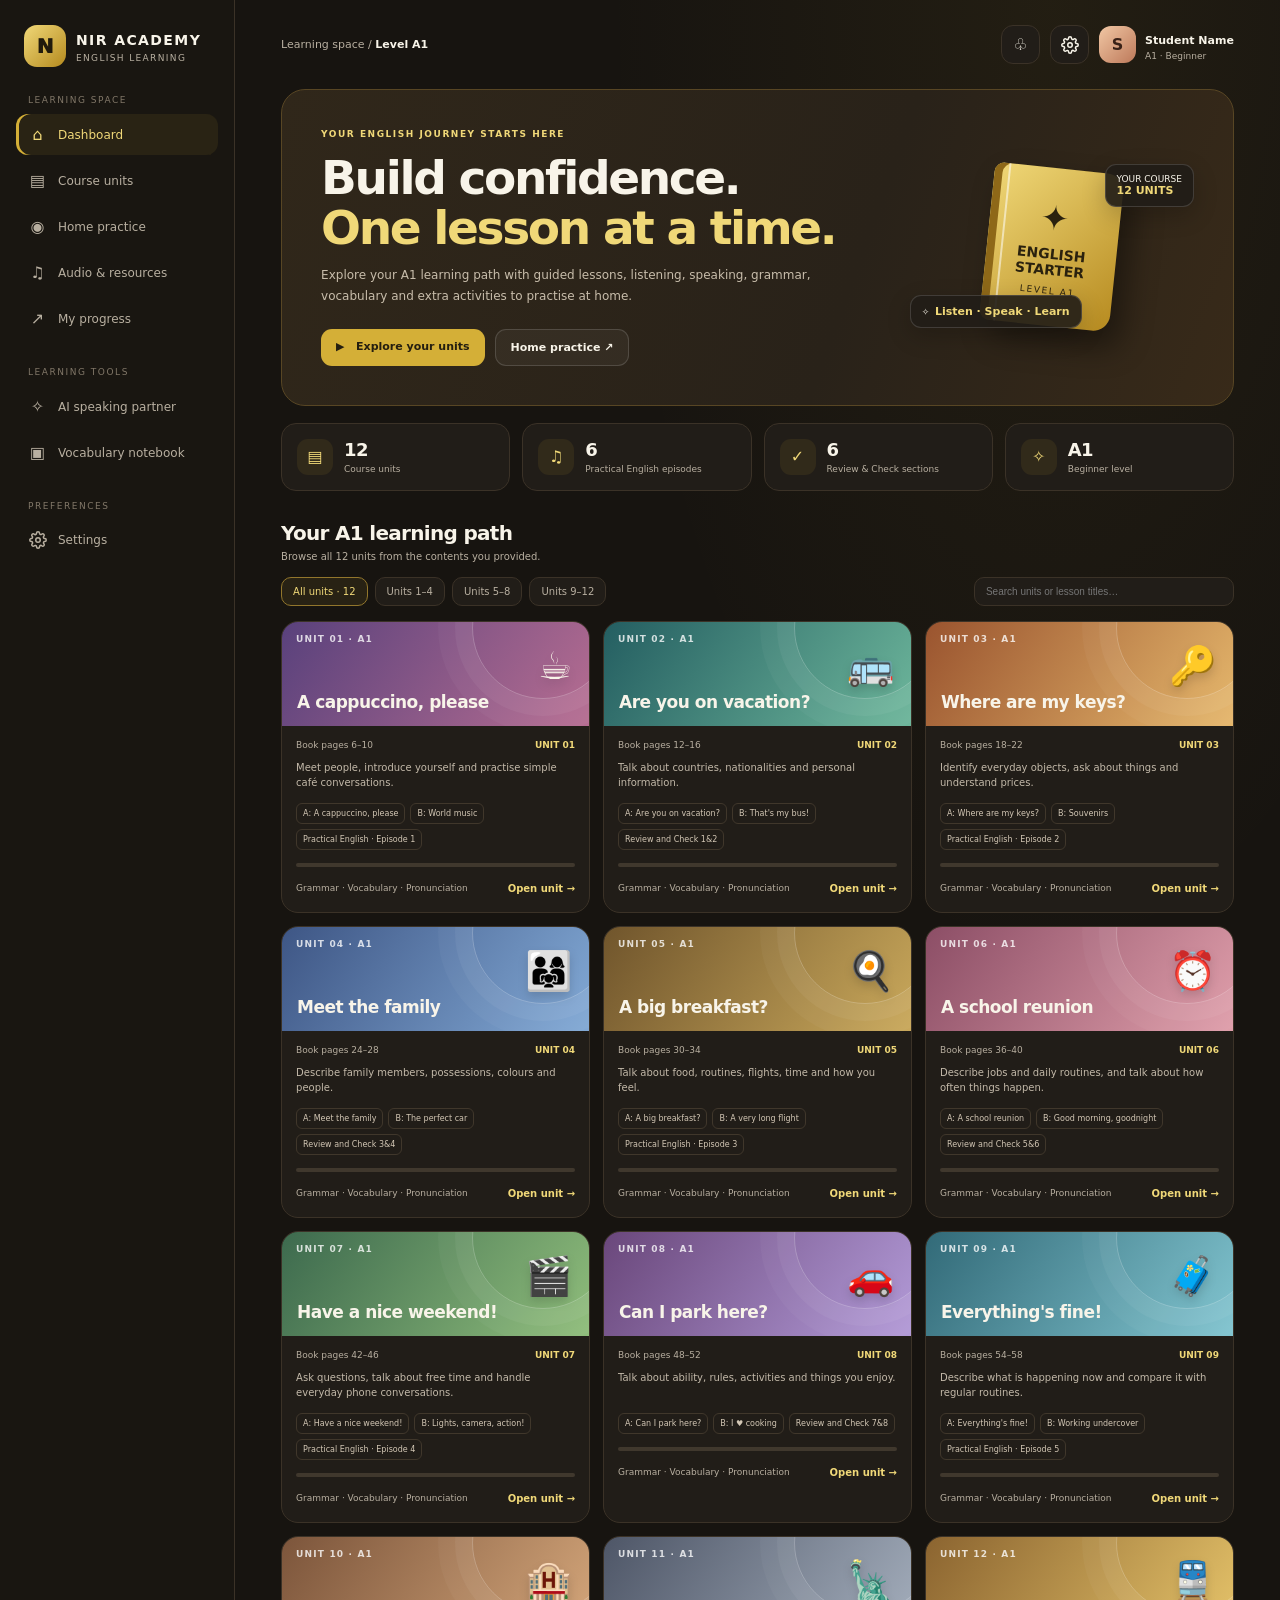
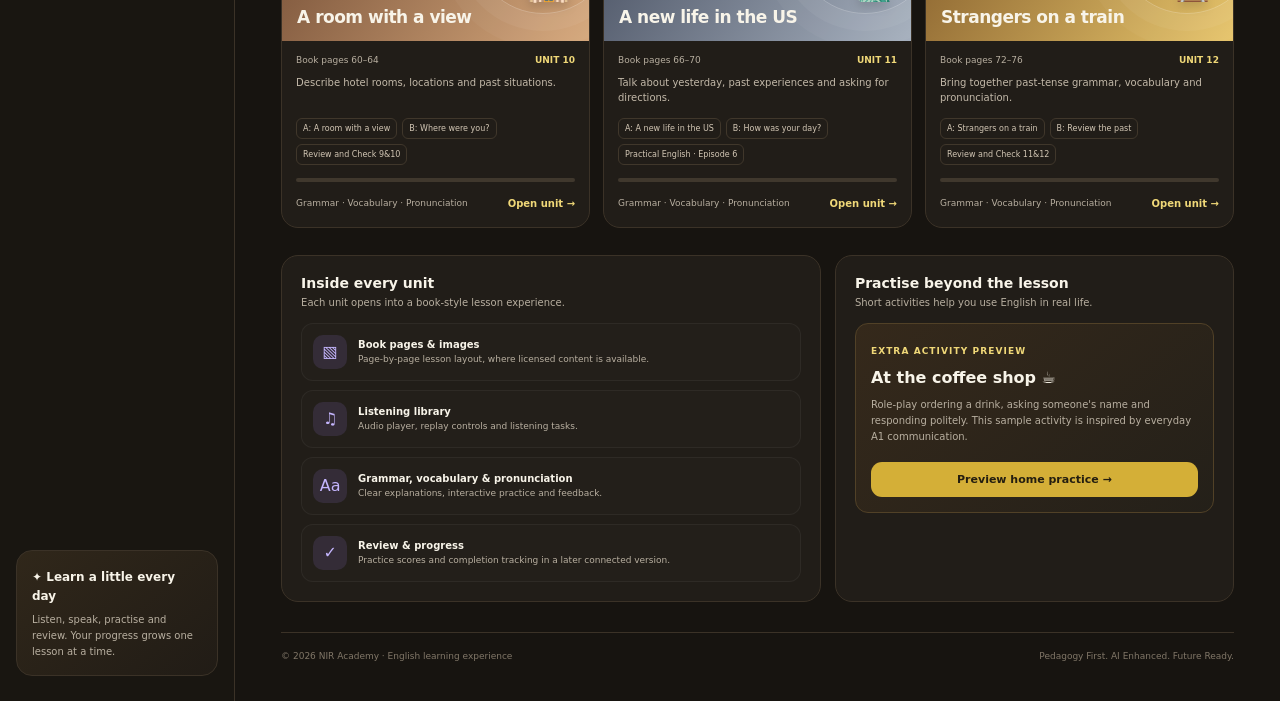
==== index.html @ 388cd8fd "Add PWA support and update HTML structure" ====
<!DOCTYPE html>
<html lang="en">
<head>
<meta charset="UTF-8"><meta name="viewport" content="width=device-width,initial-scale=1">
<meta name="theme-color" content="#171410">
<link rel="manifest" href="manifest.webmanifest">
<link rel="icon" type="image/png" href="icon-192.png">
<link rel="apple-touch-icon" href="icon-180.png">
<meta name="mobile-web-app-capable" content="yes">
<meta name="apple-mobile-web-app-capable" content="yes">
<meta name="apple-mobile-web-app-title" content="NIR A1">
<meta name="apple-mobile-web-app-status-bar-style" content="black-translucent">
<meta name="description" content="NIR Academy A1 English course dashboard with 12 units, listening, speaking, grammar and home practice.">
<title>NIR Academy | A1 Learning Path</title>
<style>
:root{--bg:#171410;--panel:#211d18;--panel2:#2a241c;--line:#3b3227;--gold:#d4af37;--gold2:#f0d878;--text:#f8f4e9;--muted:#b8afa0;--green:#9ee2c0;--red:#f2a08d}
*{box-sizing:border-box}html{scroll-behavior:smooth}body{margin:0;background:radial-gradient(ellipse at 82% 0%,#d4af3710,transparent 30%),var(--bg);color:var(--text);font-family:Inter,system-ui,-apple-system,"Segoe UI",sans-serif}button,a{font:inherit}button{cursor:pointer}a{color:inherit;text-decoration:none}.app{min-height:100vh;display:grid;grid-template-columns:235px minmax(0,1fr)}.sidebar{background:#191611;border-right:1px solid var(--line);padding:25px 16px;display:flex;flex-direction:column;gap:28px}.brand{display:flex;align-items:center;gap:10px;padding:0 8px}.logo{width:42px;height:42px;border-radius:13px;background:linear-gradient(135deg,#f0d878,#b58a1e);color:#201a0c;display:grid;place-items:center;font-weight:950;font-size:20px}.brand b{font-size:14px;letter-spacing:.1em}.brand small{display:block;font-size:9px;color:var(--muted);letter-spacing:.15em;margin-top:4px}.nav-label{font-size:9px;color:#817768;letter-spacing:.17em;text-transform:uppercase;padding:0 12px;margin-bottom:9px}.nav{display:grid;gap:5px}.nav a{padding:11px 12px;border-radius:12px;color:var(--muted);font-size:12px;display:flex;gap:11px;align-items:center}.nav a:hover,.nav a.active{background:#d4af3715;color:var(--gold2)}.nav a.active{box-shadow:inset 3px 0 var(--gold)}.nav-icon{width:19px;text-align:center;font-size:16px}.side-note{margin-top:auto;padding:15px;border:1px solid var(--line);border-radius:16px;background:linear-gradient(140deg,#30271a,#211c16)}.side-note b{font-size:12px}.side-note p{font-size:10px;color:var(--muted);line-height:1.6;margin:8px 0 0}.main{min-width:0;padding:25px clamp(17px,3.6vw,48px) 40px;max-width:1550px;width:100%;margin:auto}.topbar{display:flex;justify-content:space-between;align-items:center;gap:15px;margin-bottom:25px}.crumb{font-size:11px;color:var(--muted)}.crumb b{color:var(--text)}.top-right{display:flex;align-items:center;gap:10px}.iconbtn{border:1px solid var(--line);border-radius:12px;background:var(--panel);color:var(--text);width:39px;height:39px}.profile{display:flex;align-items:center;gap:9px}.avatar{width:37px;height:37px;border-radius:12px;background:linear-gradient(135deg,#f1c7a4,#bd795a);display:grid;place-items:center;color:#392117;font-weight:900}.profile b{font-size:11px}.profile small{display:block;color:var(--muted);font-size:9px;margin-top:3px}.hero{position:relative;overflow:hidden;border:1px solid #584624;border-radius:24px;padding:clamp(23px,3.7vw,39px);background:linear-gradient(110deg,#30271a,#292219 60%,#382a19);display:grid;grid-template-columns:1.4fr .7fr;align-items:center;gap:20px}.eyebrow{font-size:9px;letter-spacing:.17em;color:var(--gold2);font-weight:850;text-transform:uppercase}.hero h1{font-size:clamp(31px,4vw,47px);letter-spacing:-.05em;line-height:1.06;margin:14px 0 12px}.hero h1 span{color:var(--gold2)}.hero p{font-size:12px;color:#c8bdab;line-height:1.75;max-width:520px;margin:0}.actions{display:flex;gap:10px;flex-wrap:wrap;margin-top:22px}.btn{padding:11px 15px;border:0;border-radius:11px;font-size:11px;font-weight:850}.primary{background:var(--gold);color:#241e10}.secondary{background:#ffffff0b;color:var(--text);border:1px solid #ffffff25}.hero-art{display:grid;place-items:center;min-height:175px;position:relative}.course-book{width:130px;height:158px;border-radius:10px 17px 17px 10px;background:linear-gradient(135deg,#f0d878,#b78b20);box-shadow:12px 16px 30px #0006,inset 8px 0 #8e6818;color:#2a210e;display:flex;flex-direction:column;justify-content:center;align-items:center;transform:rotate(6deg);text-align:center;position:relative}.course-book:before{content:"";position:absolute;left:14px;top:0;bottom:0;width:2px;background:#fff8}.course-book .star{font-size:34px}.course-book b{font-size:14px;line-height:1.15;margin-top:8px}.course-book small{font-size:9px;letter-spacing:.18em;margin-top:8px}.float{position:absolute;padding:9px 11px;border:1px solid #ffffff24;background:#211d18e8;border-radius:11px;font-size:9px;box-shadow:0 8px 24px #0003}.float b{color:var(--gold2);font-size:11px}.float.a{top:4px;right:0}.float.b{bottom:7px;left:0}.stats{display:grid;grid-template-columns:repeat(4,minmax(0,1fr));gap:12px;margin:17px 0 30px}.stat{border:1px solid var(--line);border-radius:15px;background:#211d18;padding:15px;display:flex;align-items:center;gap:11px}.stat-icon{width:36px;height:36px;border-radius:11px;background:#d4af3716;color:var(--gold2);display:grid;place-items:center;font-size:16px;flex-shrink:0}.stat strong{font-size:18px;letter-spacing:-.04em;display:block}.stat small{font-size:9px;color:var(--muted);display:block;margin-top:4px}.sectionhead{display:flex;justify-content:space-between;align-items:end;gap:15px;margin-bottom:15px}.sectionhead h2{font-size:20px;letter-spacing:-.035em;margin:0}.sectionhead p{font-size:10px;color:var(--muted);margin:6px 0 0}.filters{display:flex;gap:7px;flex-wrap:wrap;margin:0 0 15px}.filter{padding:8px 11px;border:1px solid var(--line);border-radius:10px;background:var(--panel);color:var(--muted);font-size:10px}.filter.active{background:#d4af3717;border-color:#92762c;color:var(--gold2)}.search{margin-left:auto;min-width:180px;max-width:260px;flex:1;background:var(--panel);border:1px solid var(--line);border-radius:10px;color:var(--text);padding:8px 11px;font-size:10px;outline:none}.units{display:grid;grid-template-columns:repeat(3,minmax(0,1fr));gap:13px}.unit{border:1px solid var(--line);border-radius:17px;background:var(--panel);overflow:hidden;transition:.2s}.unit:hover{transform:translateY(-3px);border-color:#78612e}.cover{height:104px;padding:14px 15px;position:relative;display:flex;align-items:end;overflow:hidden}.cover:after{content:"";position:absolute;width:140px;height:140px;border:1px solid #ffffff3c;border-radius:50%;right:-25px;top:-65px;box-shadow:0 0 0 17px #ffffff0c,0 0 0 34px #ffffff08}.c1{background:linear-gradient(125deg,#59417c,#b66d91)}.c2{background:linear-gradient(125deg,#245e61,#6db69b)}.c3{background:linear-gradient(125deg,#9a542f,#e5b76c)}.c4{background:linear-gradient(125deg,#3e5685,#82a9d5)}.c5{background:linear-gradient(125deg,#70552c,#c9a85b)}.c6{background:linear-gradient(125deg,#8c4e66,#df9eaa)}.c7{background:linear-gradient(125deg,#3d6a4e,#8fbd7b)}.c8{background:linear-gradient(125deg,#6a477b,#b29ad7)}.c9{background:linear-gradient(125deg,#326a78,#81c4cf)}.c10{background:linear-gradient(125deg,#7c553b,#d5a77b)}.c11{background:linear-gradient(125deg,#4e5667,#a5afbd)}.c12{background:linear-gradient(125deg,#8b6430,#e6c46a)}.unitnum{position:absolute;top:12px;left:14px;font-size:9px;letter-spacing:.13em;color:#ffffffc9;font-weight:850}.cover .emoji{position:absolute;right:17px;top:22px;font-size:38px;filter:drop-shadow(0 5px 5px #0002)}.cover h3{position:relative;z-index:1;margin:0;font-size:17px;line-height:1.08;max-width:80%;letter-spacing:-.03em}.unitbody{padding:14px}.unitmeta{display:flex;justify-content:space-between;gap:6px;color:var(--muted);font-size:9px;margin-bottom:10px}.state{color:var(--gold2);font-weight:800}.unitbody p{font-size:10px;line-height:1.55;color:#c3b9a9;margin:0 0 12px;min-height:31px}.tags{display:flex;flex-wrap:wrap;gap:5px;margin-bottom:13px}.tag{font-size:8px;color:#d3c7b5;border:1px solid #40372b;padding:5px 6px;border-radius:6px}.unitfoot{display:flex;align-items:center;justify-content:space-between;gap:7px}.progress{height:4px;background:#40382d;border-radius:9px;overflow:hidden;margin-bottom:12px}.progress span{height:100%;display:block;background:var(--gold);border-radius:9px}.open{background:none;border:0;color:var(--gold2);font-size:10px;font-weight:850;padding:4px 0}.unitfoot small{color:var(--muted);font-size:9px}.below{display:grid;grid-template-columns:1.15fr .85fr;gap:14px;margin-top:27px}.panel{border:1px solid var(--line);background:var(--panel);border-radius:17px;padding:19px}.panel h3{font-size:14px;margin:0}.panel>p{font-size:10px;color:var(--muted);margin:6px 0 15px}.featurelist{display:grid;gap:9px}.feature{display:flex;align-items:center;gap:11px;border:1px solid #ffffff0c;border-radius:12px;padding:11px;background:#ffffff03}.ficon{width:34px;height:34px;border-radius:10px;background:#a78bfa20;color:#c4b5fd;display:grid;place-items:center}.feature b{font-size:10px;display:block}.feature small{display:block;color:var(--muted);font-size:9px;margin-top:4px}.homebox{padding:15px;background:linear-gradient(140deg,#35291b,#242019);border:1px solid #514127;border-radius:13px}.homebox label{font-size:9px;color:var(--gold2);font-weight:850;letter-spacing:.12em;text-transform:uppercase}.homebox h4{font-size:16px;margin:10px 0 6px}.homebox p{font-size:10px;color:var(--muted);line-height:1.6}.homebox button{width:100%;margin-top:7px}footer{display:flex;justify-content:space-between;gap:12px;border-top:1px solid var(--line);margin-top:30px;padding-top:18px;color:#817768;font-size:9px}.toast{position:fixed;bottom:22px;left:50%;transform:translate(-50%,18px);opacity:0;pointer-events:none;background:#f0d878;color:#241e10;padding:12px 16px;border-radius:11px;font-size:11px;font-weight:850;z-index:30;box-shadow:0 10px 30px #0005;transition:.25s}.toast.show{opacity:1;transform:translate(-50%,0)}.mobile-menu{display:none}.empty{display:none;padding:25px;text-align:center;color:var(--muted);border:1px dashed var(--line);border-radius:14px;font-size:12px}
@media(max-width:1080px){.app{grid-template-columns:205px 1fr}.units{grid-template-columns:repeat(2,minmax(0,1fr))}.stats{grid-template-columns:repeat(2,minmax(0,1fr))}}
@media(max-width:760px){.app{display:block}.sidebar{display:flex;position:fixed;z-index:35;top:0;bottom:0;left:0;width:min(285px,calc(100vw - 56px));padding:80px 18px 28px;overflow-y:auto;overscroll-behavior:contain;-webkit-overflow-scrolling:touch;background:rgba(27,24,19,.97);-webkit-backdrop-filter:blur(16px);backdrop-filter:blur(16px);border-right:1px solid rgba(212,175,55,.38);box-shadow:18px 0 50px rgba(0,0,0,.55),0 0 0 1px rgba(0,0,0,.4);transform:translateX(-102%);visibility:hidden;transition:transform .28s ease,visibility .28s}.sidebar.open{transform:none;visibility:visible}.sidebar .nav-label{color:#a79d8b}.sidebar .nav a,.sidebar .nav .navbtn{color:#e0d7c5;padding:13px 12px}.sidebar .nav a:hover,.sidebar .nav a.active,.sidebar .nav .navbtn:hover{color:var(--gold2)}.nav-overlay{display:block;position:fixed;inset:0;z-index:30;background:rgba(8,6,3,.62);opacity:0;visibility:hidden;transition:opacity .28s,visibility .28s}.nav-overlay.show{opacity:1;visibility:visible}body.nav-open{overflow:hidden}.iconbtn.mobile-menu{display:grid;position:relative;z-index:36;width:44px;height:44px}.iconbtn.mobile-menu[aria-expanded="true"]{border-color:rgba(212,175,55,.6);color:var(--gold2);background:#2a241c}.main{padding:18px 14px 30px}.mobile-menu{display:inline-block}.topbar{margin-bottom:18px}.profile>div:last-child{display:none}.hero{grid-template-columns:1fr;padding:24px 20px}.hero-art{min-height:165px}.course-book{width:110px;height:132px}.float.a{right:3%}.float.b{left:3%}.hero h1{font-size:35px}.stats{gap:8px}.stat{padding:11px;gap:8px}.stat strong{font-size:16px}.stat-icon{width:31px;height:31px}.units{grid-template-columns:1fr}.cover{height:125px}.below{grid-template-columns:1fr}.sectionhead h2{font-size:18px}.search{order:3;max-width:none;flex-basis:100%}.filters{align-items:stretch}footer{flex-direction:column}}

/* ===== Navigation menu (mobile) ===== */
@media(min-width:761px){.iconbtn.mobile-menu,.nav-overlay{display:none}}
.burger{position:relative;display:block;width:18px;height:14px}
.burger i{position:absolute;left:0;width:18px;height:2px;border-radius:2px;background:currentColor;transition:transform .25s ease,opacity .2s ease}
.burger i:nth-child(1){top:0}.burger i:nth-child(2){top:6px}.burger i:nth-child(3){top:12px}
#menuBtn[aria-expanded="true"] .burger i:nth-child(1){transform:translateY(6px) rotate(45deg)}
#menuBtn[aria-expanded="true"] .burger i:nth-child(2){opacity:0}
#menuBtn[aria-expanded="true"] .burger i:nth-child(3){transform:translateY(-6px) rotate(-45deg)}
/* ===== Settings: shared UI ===== */
:focus-visible{outline:2px solid var(--gold2);outline-offset:2px}
.search:focus-visible{outline:2px solid var(--gold2);outline-offset:1px}
.iconbtn{display:grid;place-items:center;padding:0}
.gear{width:18px;height:18px;fill:none;stroke:currentColor;stroke-width:2;stroke-linecap:round;stroke-linejoin:round;display:block}
.nav .navbtn{width:100%;text-align:left;background:none;border:0;padding:11px 12px;border-radius:12px;color:var(--muted);font-size:12px;display:flex;gap:11px;align-items:center}
.nav .navbtn:hover,.nav .navbtn[aria-expanded="true"]{background:#d4af3715;color:var(--gold2)}
.nav .navbtn .nav-icon{display:grid;place-items:center}
.iconbtn:hover{border-color:#78612e;color:var(--gold2)}
/* ===== Settings: drawer ===== */
body.settings-open{overflow:hidden}
.s-overlay{position:fixed;inset:0;background:#000b;z-index:40;opacity:0;visibility:hidden;transition:opacity .25s,visibility .25s}
.s-overlay.show{opacity:1;visibility:visible}
.s-drawer{--sf:1;position:fixed;top:0;right:0;bottom:0;width:min(440px,100vw);background:#1c1813;border-left:1px solid var(--line);z-index:41;display:flex;flex-direction:column;transform:translateX(100%);visibility:hidden;transition:transform .3s ease,visibility .3s;box-shadow:-18px 0 50px #0008;color-scheme:dark}
.s-drawer.open{transform:none;visibility:visible}
.s-drawer:focus{outline:none}
.s-head{display:flex;justify-content:space-between;align-items:flex-start;gap:12px;padding:20px 20px 16px;border-bottom:1px solid var(--line)}
.s-head h2{margin:8px 0 6px;font-size:calc(22px*var(--sf));letter-spacing:-.03em}
.s-head p{margin:0;font-size:calc(12px*var(--sf));color:var(--muted);line-height:1.55}
.s-head .iconbtn{flex-shrink:0;width:44px;height:44px;font-size:16px}
.s-body{flex:1;overflow-y:auto;overscroll-behavior:contain;padding:18px 20px;display:grid;gap:16px;align-content:start}
.s-group{border:1px solid var(--line);border-radius:14px;background:var(--panel);padding:2px 15px;min-width:0}
.s-group h3{font-size:calc(10px*var(--sf));letter-spacing:.16em;text-transform:uppercase;color:var(--gold2);margin:14px 0 2px}
.s-row{padding:14px 0;border-bottom:1px solid #ffffff0d;min-width:0}
.s-row:last-child{border-bottom:0}
.s-top{display:flex;align-items:center;flex-wrap:wrap;gap:4px 8px;margin-bottom:5px}
.s-label{font-size:calc(13px*var(--sf));font-weight:800;color:var(--text);padding:0}
.s-help{display:block;font-size:calc(11px*var(--sf));color:var(--muted);line-height:1.55;margin-bottom:10px}
.s-tag{display:inline-block;font-size:calc(9px*var(--sf));font-weight:850;letter-spacing:.08em;text-transform:uppercase;border:1px solid #6f5a25;color:var(--gold2);border-radius:6px;padding:2px 6px;white-space:nowrap}
.s-tag.live{border-color:#2f6a52;color:var(--green)}
.s-select{width:100%;min-height:44px;background:var(--panel2);color:var(--text);border:1px solid #5a4a2b;border-radius:10px;padding:10px 12px;font:inherit;font-size:calc(13px*var(--sf))}
fieldset.s-fieldset{border:0;padding:0;margin:0;min-width:0}
fieldset.s-fieldset legend{padding:0;display:flex;align-items:center;flex-wrap:wrap;gap:4px 8px;margin-bottom:5px}
.seg{display:grid;grid-template-columns:repeat(4,minmax(0,1fr));gap:6px}
.seg label{position:relative;display:block}
.seg input{position:absolute;inset:0;width:100%;height:100%;margin:0;opacity:0;cursor:pointer}
.seg span{display:block;text-align:center;padding:12px 2px;min-height:44px;border:1px solid var(--line);border-radius:10px;background:var(--panel2);font-size:calc(12px*var(--sf));font-weight:800;color:var(--muted)}
.seg input:checked+span{background:#d4af3722;border-color:var(--gold);color:var(--gold2)}
.seg input:focus-visible+span{outline:2px solid var(--gold2);outline-offset:2px}
.switchrow{display:flex;align-items:center;justify-content:space-between;gap:14px}
.switchrow .s-help{margin:0}
.switch{position:relative;display:block;flex-shrink:0;cursor:pointer;padding:9px 0}
.switch input{position:absolute;opacity:0;width:100%;height:100%;inset:0;margin:0;cursor:pointer}
.track{display:block;width:48px;height:28px;border-radius:99px;background:#463d30;border:1px solid #7a6b53;position:relative;transition:background .2s,border-color .2s}
.track:after{content:"";position:absolute;top:3px;left:3px;width:20px;height:20px;border-radius:50%;background:#e8dfcc;transition:transform .2s}
.switch input:checked+.track{background:var(--gold);border-color:var(--gold)}
.switch input:checked+.track:after{transform:translateX(20px);background:#241e10}
.switch input:focus-visible+.track{outline:2px solid var(--gold2);outline-offset:3px}
.s-foot{border-top:1px solid var(--line);padding:14px 20px 18px;background:#1c1813}
.s-status{font-size:calc(11px*var(--sf));min-height:16px;color:var(--green);margin:0 0 8px;line-height:1.4}
.s-privacy{font-size:calc(11px*var(--sf));color:var(--muted);line-height:1.6;margin:0 0 13px}
.s-actions{display:flex;gap:10px}
.s-actions .btn{flex:1;min-height:46px;font-size:calc(12px*var(--sf))}
.toast{z-index:60}
@media(max-width:480px){.s-head,.s-body,.s-foot{padding-left:16px;padding-right:16px}.s-actions{flex-direction:column-reverse}}
/* ===== Settings: larger text ===== */
html.large-text .s-drawer{--sf:1.2}
html.large-text .tag{font-size:11px}
html.large-text .brand small,html.large-text .nav-label,html.large-text .eyebrow,html.large-text .profile small,html.large-text .stat small,html.large-text .unitmeta,html.large-text .unitfoot small,html.large-text .float,html.large-text .homebox label,html.large-text footer,html.large-text .feature small,html.large-text .unitnum{font-size:12px}
html.large-text .side-note p,html.large-text .sectionhead p,html.large-text .filter,html.large-text .search,html.large-text .unitbody p,html.large-text .open,html.large-text .panel>p,html.large-text .feature b,html.large-text .homebox p{font-size:13.5px}
html.large-text .crumb,html.large-text .profile b,html.large-text .btn,html.large-text .float b,html.large-text .toast{font-size:13.5px}
html.large-text .nav a,html.large-text .nav .navbtn,html.large-text .side-note b,html.large-text .hero p{font-size:14.5px}
html.large-text .stat strong{font-size:21px}
html.large-text .unit .cover h3{font-size:19px}
/* ===== Settings: reduced motion (user toggle + OS preference) ===== */
html.reduce-motion{scroll-behavior:auto!important}
html.reduce-motion *,html.reduce-motion *:before,html.reduce-motion *:after{animation:none!important;transition:none!important;scroll-behavior:auto!important}
html.reduce-motion .unit:hover{transform:none}
@media(prefers-reduced-motion:reduce){
html{scroll-behavior:auto!important}
*,*:before,*:after{animation:none!important;transition:none!important;scroll-behavior:auto!important}
.unit:hover{transform:none}
}
</style>
</head>
<body>
<div class="nav-overlay" id="navOverlay" aria-hidden="true"></div>
<div class="app">
<aside class="sidebar" id="sidebar">
<a class="brand" href="#home"><div class="logo">N</div><div><b>NIR ACADEMY</b><small>ENGLISH LEARNING</small></div></a>
<div><div class="nav-label">Learning space</div><nav class="nav">
<a class="active" href="#home"><span class="nav-icon">⌂</span>Dashboard</a><a href="#units"><span class="nav-icon">▤</span>Course units</a><a href="#practice"><span class="nav-icon">◉</span>Home practice</a><a href="#resources"><span class="nav-icon">♫</span>Audio & resources</a><a href="#progress"><span class="nav-icon">↗</span>My progress</a>
</nav></div>
<div><div class="nav-label">Learning tools</div><nav class="nav"><a href="#practice"><span class="nav-icon">✧</span>AI speaking partner</a><a href="#resources"><span class="nav-icon">▣</span>Vocabulary notebook</a></nav></div>
<div><div class="nav-label">Preferences</div><nav class="nav" aria-label="Preferences"><button type="button" class="navbtn" id="navSettings" data-settings-open aria-haspopup="dialog" aria-expanded="false" aria-controls="settingsDrawer"><span class="nav-icon" aria-hidden="true"><svg class="gear" focusable="false"><use href="#icon-gear"/></svg></span>Settings</button></nav></div>
<div class="side-note"><b>✦ Learn a little every day</b><p>Listen, speak, practise and review. Your progress grows one lesson at a time.</p></div>
</aside>
<main class="main" id="home">
<header class="topbar"><div style="display:flex;align-items:center;gap:10px"><button class="iconbtn mobile-menu" id="menuBtn" type="button" aria-label="Open menu" aria-expanded="false" aria-controls="sidebar"><span class="burger" aria-hidden="true"><i></i><i></i><i></i></span></button><div class="crumb">Learning space / <b>Level A1</b></div></div><div class="top-right"><button class="iconbtn" id="notify" aria-label="Notifications">♧</button><button class="iconbtn" id="settingsBtn" type="button" data-settings-open aria-label="Open settings" aria-haspopup="dialog" aria-expanded="false" aria-controls="settingsDrawer"><svg class="gear" aria-hidden="true" focusable="false"><use href="#icon-gear"/></svg></button><div class="profile"><div class="avatar">S</div><div><b>Student Name</b><small>A1 · Beginner</small></div></div></div></header>
<section class="hero"><div><div class="eyebrow">Your English journey starts here</div><h1>Build confidence.<br><span>One lesson at a time.</span></h1><p>Explore your A1 learning path with guided lessons, listening, speaking, grammar, vocabulary and extra activities to practise at home.</p><div class="actions"><a class="btn primary" href="#units">▶ &nbsp; Explore your units</a><a class="btn secondary" href="#practice">Home practice ↗</a></div></div><div class="hero-art"><div class="course-book"><div class="star">✦</div><b>ENGLISH<br>STARTER</b><small>LEVEL A1</small></div><div class="float a">YOUR COURSE<br><b>12 UNITS</b></div><div class="float b">✧ &nbsp;<b>Listen · Speak · Learn</b></div></div></section>
<section class="stats" id="progress"><div class="stat"><div class="stat-icon">▤</div><div><strong>12</strong><small>Course units</small></div></div><div class="stat"><div class="stat-icon">♫</div><div><strong>6</strong><small>Practical English episodes</small></div></div><div class="stat"><div class="stat-icon">✓</div><div><strong>6</strong><small>Review & Check sections</small></div></div><div class="stat"><div class="stat-icon">✧</div><div><strong>A1</strong><small>Beginner level</small></div></div></section>
<section id="units"><div class="sectionhead"><div><h2>Your A1 learning path</h2><p>Browse all 12 units from the contents you provided.</p></div></div>
<div class="filters" id="filters"><button class="filter active" data-filter="all">All units · 12</button><button class="filter" data-filter="early">Units 1–4</button><button class="filter" data-filter="middle">Units 5–8</button><button class="filter" data-filter="later">Units 9–12</button><input class="search" id="search" placeholder="Search units or lesson titles…" aria-label="Search units"></div>
<div class="units" id="unitGrid"></div><div class="empty" id="empty">No matching units. Try another search.</div>
</section>
<section class="below">
<div class="panel" id="resources"><h3>Inside every unit</h3><p>Each unit opens into a book-style lesson experience.</p><div class="featurelist">
<div class="feature"><div class="ficon">▧</div><div><b>Book pages & images</b><small>Page-by-page lesson layout, where licensed content is available.</small></div></div>
<div class="feature"><div class="ficon">♫</div><div><b>Listening library</b><small>Audio player, replay controls and listening tasks.</small></div></div>
<div class="feature"><div class="ficon">Aa</div><div><b>Grammar, vocabulary & pronunciation</b><small>Clear explanations, interactive practice and feedback.</small></div></div>
<div class="feature"><div class="ficon">✓</div><div><b>Review & progress</b><small>Practice scores and completion tracking in a later connected version.</small></div></div>
</div></div>
<div class="panel" id="practice"><h3>Practise beyond the lesson</h3><p>Short activities help you use English in real life.</p><div class="homebox"><label>Extra activity preview</label><h4>At the coffee shop ☕</h4><p>Role-play ordering a drink, asking someone's name and responding politely. This sample activity is inspired by everyday A1 communication.</p><button class="btn primary" id="practiceBtn">Preview home practice →</button></div></div>
</section>
<footer><span>© 2026 NIR Academy · English learning experience</span><span>Pedagogy First. AI Enhanced. Future Ready.</span></footer>
</main></div>
<svg width="0" height="0" style="position:absolute" aria-hidden="true" focusable="false"><symbol id="icon-gear" viewBox="0 0 24 24"><circle cx="12" cy="12" r="3"/><path d="M19.4 15a1.65 1.65 0 0 0 .33 1.82l.06.06a2 2 0 0 1 0 2.83 2 2 0 0 1-2.83 0l-.06-.06a1.65 1.65 0 0 0-1.82-.33 1.65 1.65 0 0 0-1 1.51V21a2 2 0 0 1-2 2 2 2 0 0 1-2-2v-.09A1.65 1.65 0 0 0 9 19.4a1.65 1.65 0 0 0-1.82.33l-.06.06a2 2 0 0 1-2.83 0 2 2 0 0 1 0-2.83l.06-.06a1.65 1.65 0 0 0 .33-1.82 1.65 1.65 0 0 0-1.51-1H3a2 2 0 0 1-2-2 2 2 0 0 1 2-2h.09A1.65 1.65 0 0 0 4.6 9a1.65 1.65 0 0 0-.33-1.82l-.06-.06a2 2 0 0 1 0-2.83 2 2 0 0 1 2.83 0l.06.06a1.65 1.65 0 0 0 1.82.33H9a1.65 1.65 0 0 0 1-1.51V3a2 2 0 0 1 2-2 2 2 0 0 1 2 2v.09a1.65 1.65 0 0 0 1 1.51 1.65 1.65 0 0 0 1.82-.33l.06-.06a2 2 0 0 1 2.83 0 2 2 0 0 1 0 2.83l-.06.06a1.65 1.65 0 0 0-.33 1.82V9a1.65 1.65 0 0 0 1.51 1H21a2 2 0 0 1 2 2 2 2 0 0 1-2 2h-.09a1.65 1.65 0 0 0-1.51 1z"/></symbol></svg>
<div class="s-overlay" id="settingsOverlay" aria-hidden="true"></div>
<aside class="s-drawer" id="settingsDrawer" role="dialog" aria-modal="true" aria-labelledby="settingsTitle" aria-describedby="settingsIntro" tabindex="-1">
<div class="s-head"><div><div class="eyebrow">Preferences</div><h2 id="settingsTitle">Settings</h2><p id="settingsIntro">Personalise how NIR Academy looks and feels on this device.</p></div><button type="button" class="iconbtn" id="settingsClose" aria-label="Close settings"><span aria-hidden="true">✕</span></button></div>
<div class="s-body">
<section class="s-group" aria-labelledby="gLearning"><h3 id="gLearning">Learning</h3>
<div class="s-row"><div class="s-top"><label class="s-label" for="setLevel">Course level</label><span class="s-tag">Preference only</span></div><span class="s-help" id="helpLevel">Your preferred level. This dashboard currently contains A1 content only, so changing this does not unlock other levels.</span><select class="s-select" id="setLevel" aria-describedby="helpLevel"><option value="A1">A1 – Beginner</option><option value="A2">A2 – Elementary</option><option value="B1">B1 – Intermediate</option><option value="B2">B2 – Upper-intermediate</option><option value="C1">C1 – Advanced</option><option value="C2">C2 – Proficient</option></select></div>
<div class="s-row"><div class="s-top"><label class="s-label" for="setLanguage">Interface language</label><span class="s-tag">Preference only</span></div><span class="s-help" id="helpLanguage">Your preferred language. The interface is not translated yet and stays in English.</span><select class="s-select" id="setLanguage" aria-describedby="helpLanguage"><option value="en">English</option><option value="fa">Persian (فارسی)</option><option value="tr">Turkish (Türkçe)</option></select></div>
<div class="s-row"><fieldset class="s-fieldset" aria-describedby="helpSpeed"><legend><span class="s-label">Audio playback speed</span><span class="s-tag">Preference only</span></legend><span class="s-help" id="helpSpeed">Your default speed for future audio lessons. There is no audio player yet, so nothing is played.</span><div class="seg"><label><input type="radio" name="audioSpeed" value="0.75"><span>0.75x</span></label><label><input type="radio" name="audioSpeed" value="1"><span>1x</span></label><label><input type="radio" name="audioSpeed" value="1.25"><span>1.25x</span></label><label><input type="radio" name="audioSpeed" value="1.5"><span>1.5x</span></label></div></fieldset></div>
</section>
<section class="s-group" aria-labelledby="gDisplay"><h3 id="gDisplay">Display &amp; accessibility</h3>
<div class="s-row switchrow"><div><div class="s-top"><label class="s-label" for="setLargeText">Larger text</label><span class="s-tag live">Works now</span></div><span class="s-help" id="helpLarge">Increases text size across the dashboard.</span></div><label class="switch"><input type="checkbox" role="switch" id="setLargeText" aria-describedby="helpLarge"><span class="track" aria-hidden="true"></span></label></div>
<div class="s-row switchrow"><div><div class="s-top"><label class="s-label" for="setReduceMotion">Reduce animations</label><span class="s-tag live">Works now</span></div><span class="s-help" id="helpMotion">Turns off transitions and hover movement. Your device's reduced-motion setting is always respected.</span></div><label class="switch"><input type="checkbox" role="switch" id="setReduceMotion" aria-describedby="helpMotion"><span class="track" aria-hidden="true"></span></label></div>
</section>
<section class="s-group" aria-labelledby="gReminder"><h3 id="gReminder">Reminders</h3>
<div class="s-row switchrow"><div><div class="s-top"><label class="s-label" for="setReminder">Daily practice reminder</label><span class="s-tag">Preference only</span></div><span class="s-help" id="helpReminder">Records that you would like a daily reminder. No notifications are sent yet and no browser permission is requested.</span></div><label class="switch"><input type="checkbox" role="switch" id="setReminder" aria-describedby="helpReminder"><span class="track" aria-hidden="true"></span></label></div>
</section>
</div>
<div class="s-foot"><p class="s-status" id="settingsStatus" role="status" aria-live="polite"></p><p class="s-privacy"><b>Privacy:</b> your preferences are stored only in this browser, on this device (localStorage). They are not sent to a server and do not sync to other devices.</p><div class="s-actions"><button type="button" class="btn secondary" id="resetSettings">Reset settings</button><button type="button" class="btn primary" id="saveSettings">Save preferences</button></div></div>
</aside>
<div class="toast" id="toast" role="status" aria-live="polite"></div>
<script>
const units=[
{n:1,pages:"6–10",title:"A cappuccino, please",a:"A cappuccino, please",b:"World music",extra:"Practical English · Episode 1",g:"Verb be (singular): I and you",v:"Numbers 0–10 · Days · Goodbye",p:"/h/ · /aɪ/ · /iː/",desc:"Meet people, introduce yourself and practise simple café conversations.",e:"☕",c:"c1",range:"early"},
{n:2,pages:"12–16",title:"Are you on vacation?",a:"Are you on vacation?",b:"That's my bus!",extra:"Review and Check 1&2",g:"Verb be: he, she, it; plural be; Wh- and How questions",v:"Countries · Classroom · Nationalities · Phone numbers",p:"Alphabet · /dʒ/ · /tʃ/ · /ʃ/",desc:"Talk about countries, nationalities and personal information.",e:"🚌",c:"c2",range:"early"},
{n:3,pages:"18–22",title:"Where are my keys?",a:"Where are my keys?",b:"Souvenirs",extra:"Practical English · Episode 2",g:"Singular and plural nouns · a/an · this/that/these/those",v:"Small things · Souvenirs · Prices",p:"Plural endings · Sentence rhythm",desc:"Identify everyday objects, ask about things and understand prices.",e:"🔑",c:"c3",range:"early"},
{n:4,pages:"24–28",title:"Meet the family",a:"Meet the family",b:"The perfect car",extra:"Review and Check 3&4",g:"Possessive adjectives · possessive ’s · adjectives",v:"People and family · Colours · Common adjectives",p:"Vowel sounds · Linking",desc:"Describe family members, possessions, colours and people.",e:"👨‍👩‍👧",c:"c4",range:"early"},
{n:5,pages:"30–34",title:"A big breakfast?",a:"A big breakfast?",b:"A very long flight",extra:"Practical English · Episode 3",g:"Simple present: I, you, we, they",v:"Food and drink · Common verb phrases · Telling the time",p:"/dʒ/ · /g/ · /w/ · /v/ · Silent consonants",desc:"Talk about food, routines, flights, time and how you feel.",e:"🍳",c:"c5",range:"middle"},
{n:6,pages:"36–40",title:"A school reunion",a:"A school reunion",b:"Good morning, goodnight",extra:"Review and Check 5&6",g:"Simple present: he, she, it · Adverbs of frequency",v:"Jobs and workplaces · A typical day",p:"Third-person -s/-es · Sentence rhythm · /j/ and /juː/",desc:"Describe jobs and daily routines, and talk about how often things happen.",e:"⏰",c:"c6",range:"middle"},
{n:7,pages:"42–46",title:"Have a nice weekend!",a:"Have a nice weekend!",b:"Lights, camera, action!",extra:"Practical English · Episode 4",g:"Question word order · Imperatives · Object pronouns",v:"Free time · Common verb phrases · Kinds of movies · Dates",p:"Sentence rhythm · Phone conversations · Polite intonation",desc:"Ask questions, talk about free time and handle everyday phone conversations.",e:"🎬",c:"c7",range:"middle"},
{n:8,pages:"48–52",title:"Can I park here?",a:"Can I park here?",b:"I ♥ cooking",extra:"Review and Check 7&8",g:"Can/can't · Like/love/hate + verb-ing",v:"More verb phrases · Activities",p:"/æ/ · /ə/ · Sentence rhythm",desc:"Talk about ability, rules, activities and things you enjoy.",e:"🚗",c:"c8",range:"middle"},
{n:9,pages:"54–58",title:"Everything's fine!",a:"Everything's fine!",b:"Working undercover",extra:"Practical English · Episode 5",g:"Present continuous · Present continuous or simple present",v:"Travel · Clothes · Common verb phrases",p:"Sentence rhythm · Vowel sounds",desc:"Describe what is happening now and compare it with regular routines.",e:"🧳",c:"c9",range:"later"},
{n:10,pages:"60–64",title:"A room with a view",a:"A room with a view",b:"Where were you?",extra:"Review and Check 9&10",g:"There is/there are · Simple past: be",v:"Hotels · In/on/under · Places and time expressions",p:"/ɪə/ · /eə/ · Was/were · Sentence rhythm",desc:"Describe hotel rooms, locations and past situations.",e:"🏨",c:"c10",range:"later"},
{n:11,pages:"66–70",title:"A new life in the US",a:"A new life in the US",b:"How was your day?",extra:"Practical English · Episode 6",g:"Simple past: regular and irregular verbs",v:"Regular verbs · get/go/have/do · Directions",p:"Past endings · Sentence rhythm · Polite intonation",desc:"Talk about yesterday, past experiences and asking for directions.",e:"🗽",c:"c11",range:"later"},
{n:12,pages:"72–76",title:"Strangers on a train",a:"Strangers on a train",b:"Review the past",extra:"Review and Check 11&12",g:"Simple past review",v:"Regular and irregular verbs · Review of past forms",p:"Review of vowel sounds",desc:"Bring together past-tense grammar, vocabulary and pronunciation.",e:"🚆",c:"c12",range:"later"}
];
const READY_UNITS=[1];/* units that already have a page (unit-N.html); add 2, 3, ... as they are built */
const grid=document.getElementById('unitGrid'),search=document.getElementById('search'),empty=document.getElementById('empty');let activeFilter='all';
function render(){const q=search.value.trim().toLowerCase();const filtered=units.filter(u=>(activeFilter==='all'||u.range===activeFilter)&&[u.title,u.a,u.b,u.g,u.v,u.p,u.extra].join(' ').toLowerCase().includes(q));grid.innerHTML=filtered.map(u=>`<article class="unit"><div class="cover ${u.c}"><span class="unitnum">UNIT ${String(u.n).padStart(2,'0')} · A1</span><span class="emoji">${u.e}</span><h3>${u.title}</h3></div><div class="unitbody"><div class="unitmeta"><span>Book pages ${u.pages}</span><span class="state">UNIT ${String(u.n).padStart(2,'0')}</span></div><p>${u.desc}</p><div class="tags"><span class="tag">A: ${u.a}</span><span class="tag">B: ${u.b}</span><span class="tag">${u.extra}</span></div><div class="progress"><span style="width:0%"></span></div><div class="unitfoot"><small>Grammar · Vocabulary · Pronunciation</small><button class="open" data-open="${u.n}">Open unit →</button></div></div></article>`).join('');empty.style.display=filtered.length?'none':'block';document.querySelectorAll('[data-open]').forEach(b=>b.addEventListener('click',()=>{const u=units.find(x=>x.n===Number(b.dataset.open));if(READY_UNITS.indexOf(u.n)>-1){window.location.href='unit-'+u.n+'.html';return}showToast(`Unit ${u.n}: ${u.title} — lesson reader is the next build step.`)}))}
document.querySelectorAll('[data-filter]').forEach(b=>b.addEventListener('click',()=>{document.querySelectorAll('[data-filter]').forEach(x=>x.classList.remove('active'));b.classList.add('active');activeFilter=b.dataset.filter;render()}));search.addEventListener('input',render);
const toast=document.getElementById('toast');let timer;function showToast(s){toast.textContent=s;toast.classList.add('show');clearTimeout(timer);timer=setTimeout(()=>toast.classList.remove('show'),2800)}
document.getElementById('practiceBtn').addEventListener('click',()=>showToast('Practice preview — interactive activities will be added in the next build.'));document.getElementById('notify').addEventListener('click',()=>showToast('You are all caught up!'));document.getElementById('menuBtn').addEventListener('click',()=>document.getElementById('sidebar').classList.toggle('open'));document.querySelectorAll('.sidebar a').forEach(a=>a.addEventListener('click',()=>document.getElementById('sidebar').classList.remove('open')));render();
</script>
<script>
(function(){
'use strict';
var KEY='nirAcademy.a1.settings.v1';
var OPTIONS={level:['A1','A2','B1','B2','C1','C2'],language:['en','fa','tr'],speed:['0.75','1','1.25','1.5']};
var osReduce=false;
try{osReduce=!!(window.matchMedia&&window.matchMedia('(prefers-reduced-motion: reduce)').matches)}catch(e){}
var DEFAULTS={level:'A1',language:'en',speed:'1',largeText:false,reduceMotion:osReduce,reminder:false};

var root=document.documentElement,app=document.querySelector('.app');
var drawer=document.getElementById('settingsDrawer'),overlay=document.getElementById('settingsOverlay');
var closeBtn=document.getElementById('settingsClose'),saveBtn=document.getElementById('saveSettings'),resetBtn=document.getElementById('resetSettings');
var statusEl=document.getElementById('settingsStatus');
var elLevel=document.getElementById('setLevel'),elLang=document.getElementById('setLanguage');
var elLarge=document.getElementById('setLargeText'),elMotion=document.getElementById('setReduceMotion'),elRemind=document.getElementById('setReminder');
var speedRadios=Array.prototype.slice.call(document.querySelectorAll('input[name="audioSpeed"]'));
var openers=Array.prototype.slice.call(document.querySelectorAll('[data-settings-open]'));

function notify(msg){if(typeof showToast==='function')showToast(msg)}

/* storage: access itself can throw (private mode, blocked cookies) */
function getStore(){try{var s=window.localStorage,t='__nir_probe__';s.setItem(t,'1');s.removeItem(t);return s}catch(e){return null}}
var store=getStore();

function sanitize(raw){
var out={level:DEFAULTS.level,language:DEFAULTS.language,speed:DEFAULTS.speed,largeText:DEFAULTS.largeText,reduceMotion:DEFAULTS.reduceMotion,reminder:DEFAULTS.reminder};
if(raw&&typeof raw==='object'&&!Array.isArray(raw)){
if(OPTIONS.level.indexOf(raw.level)>-1)out.level=raw.level;
if(OPTIONS.language.indexOf(raw.language)>-1)out.language=raw.language;
var sp=(typeof raw.speed==='number'||typeof raw.speed==='string')?String(raw.speed):'';
if(OPTIONS.speed.indexOf(sp)>-1)out.speed=sp;
['largeText','reduceMotion','reminder'].forEach(function(k){if(typeof raw[k]==='boolean')out[k]=raw[k]});
}
return out;
}
function load(){
if(!store)return sanitize(null);
try{var r=store.getItem(KEY);return r===null?sanitize(null):sanitize(JSON.parse(r))}catch(e){return sanitize(null)}
}
function persist(s){
if(!store)return false;
try{store.setItem(KEY,JSON.stringify(s));return true}catch(e){return false}
}

var saved=load();

function applyPrefs(s){
root.classList.toggle('large-text',s.largeText);
root.classList.toggle('reduce-motion',s.reduceMotion);
drawer.style.removeProperty('--sf');
/* exposed for future features; the interface itself is not translated and html lang stays "en" */
root.setAttribute('data-pref-level',s.level);
root.setAttribute('data-pref-ui-language',s.language);
root.setAttribute('data-pref-audio-speed',s.speed);
root.setAttribute('data-pref-reminder',s.reminder?'on':'off');
}
function writeForm(s){
elLevel.value=s.level;elLang.value=s.language;
speedRadios.forEach(function(r){r.checked=(r.value===s.speed)});
elLarge.checked=s.largeText;elMotion.checked=s.reduceMotion;elRemind.checked=s.reminder;
}
function readForm(){
var sp=DEFAULTS.speed;
speedRadios.forEach(function(r){if(r.checked)sp=r.value});
return sanitize({level:elLevel.value,language:elLang.value,speed:sp,largeText:elLarge.checked,reduceMotion:elMotion.checked,reminder:elRemind.checked});
}
function same(a,b){return Object.keys(a).every(function(k){return a[k]===b[k]})}

var isOpen=false,lastFocus=null;
function setExpanded(v){openers.forEach(function(o){o.setAttribute('aria-expanded',v?'true':'false')})}
function focusables(){
return Array.prototype.slice.call(drawer.querySelectorAll('button,select,input,[href],[tabindex]:not([tabindex="-1"])')).filter(function(el){return !el.disabled&&el.offsetParent!==null||el===closeBtn});
}
function openSettings(trigger){
if(isOpen)return;
lastFocus=trigger||document.activeElement;
var sb=document.getElementById('sidebar');if(sb)sb.classList.remove('open');
writeForm(saved);applyPrefs(saved);statusEl.textContent='';
if(!store)statusEl.textContent='Local storage is unavailable here. Changes will apply only until you reload.';
overlay.classList.add('show');drawer.classList.add('open');
document.body.classList.add('settings-open');
if(app)app.inert=true;
setExpanded(true);isOpen=true;
window.setTimeout(function(){closeBtn.focus()},30);
}
function closeSettings(){
if(!isOpen)return;
var dirty=!same(readForm(),saved);
isOpen=false;
applyPrefs(saved);
overlay.classList.remove('show');drawer.classList.remove('open');
document.body.classList.remove('settings-open');
if(app)app.inert=false;
setExpanded(false);
var target=(lastFocus&&lastFocus.offsetParent!==null)?lastFocus:document.getElementById('settingsBtn');
if(target&&target.focus)target.focus();
if(dirty)notify('Unsaved changes were discarded.');
}

openers.forEach(function(o){o.addEventListener('click',function(){openSettings(o)})});
closeBtn.addEventListener('click',closeSettings);
overlay.addEventListener('click',closeSettings);
document.addEventListener('keydown',function(e){
if(!isOpen)return;
if(e.key==='Escape'){e.preventDefault();closeSettings();return}
if(e.key==='Tab'){
var f=focusables();if(!f.length)return;
var first=f[0],last=f[f.length-1],a=document.activeElement;
if(!drawer.contains(a)){e.preventDefault();first.focus()}
else if(e.shiftKey&&a===first){e.preventDefault();last.focus()}
else if(!e.shiftKey&&a===last){e.preventDefault();first.focus()}
}
});

/* live preview for the two settings that change the interface */
function preview(){applyPrefs(readForm());statusEl.textContent='Previewing. Press Save preferences to keep these changes.'}
elLarge.addEventListener('change',preview);
elMotion.addEventListener('change',preview);

saveBtn.addEventListener('click',function(){
saved=readForm();
var ok=persist(saved);
applyPrefs(saved);
var msg=ok?'Preferences saved on this device.':'Applied for this visit only. This browser is blocking local storage, so they will not be remembered.';
statusEl.textContent=msg;
isOpen&&closeSettings();
notify(msg);
});
resetBtn.addEventListener('click',function(){
saved=sanitize(null);
var cleared=true;
if(store){try{store.removeItem(KEY)}catch(e){cleared=false}}
writeForm(saved);applyPrefs(saved);
statusEl.textContent=cleared?'Settings reset to defaults.':'Defaults restored for this visit, but saved data could not be cleared.';
});

applyPrefs(saved);
})();
</script>
<script>
(function(){
'use strict';
var sb=document.getElementById('sidebar'),btn=document.getElementById('menuBtn'),ov=document.getElementById('navOverlay');
if(!sb||!btn||!ov)return;
var mq=window.matchMedia('(max-width:760px)'),wasOpen=false;
function isOpen(){return sb.classList.contains('open')&&mq.matches}
function items(){return [btn].concat(Array.prototype.slice.call(sb.querySelectorAll('a[href],button')))}
/* the existing handlers only toggle .open on the sidebar; keep button, overlay and scroll lock in sync with it */
function sync(){
var o=isOpen();
btn.setAttribute('aria-expanded',o?'true':'false');
btn.setAttribute('aria-label',o?'Close menu':'Open menu');
ov.classList.toggle('show',o);
document.body.classList.toggle('nav-open',o);
if(o&&!wasOpen){window.setTimeout(function(){var l=sb.querySelector('a[href],button');if(l&&isOpen())l.focus()},40)}
wasOpen=o;
}
new MutationObserver(sync).observe(sb,{attributes:true,attributeFilter:['class']});
function closeNav(returnFocus){sb.classList.remove('open');if(returnFocus)btn.focus()}
ov.addEventListener('click',function(){closeNav(true)});
document.addEventListener('keydown',function(e){
if(!isOpen()||document.body.classList.contains('settings-open'))return;
if(e.key==='Escape'){e.preventDefault();closeNav(true);return}
if(e.key==='Tab'){
var list=items(),i=list.indexOf(document.activeElement),n=list.length;
if(i===-1){e.preventDefault();list[1].focus();return}
if(e.shiftKey&&i===0){e.preventDefault();list[n-1].focus()}
else if(!e.shiftKey&&i===n-1){e.preventDefault();btn.focus()}
else if(!e.shiftKey&&i===0){e.preventDefault();list[1].focus()}
else if(e.shiftKey&&i===1){e.preventDefault();btn.focus()}
}
});
function onChange(){if(!mq.matches)sb.classList.remove('open');sync()}
if(mq.addEventListener)mq.addEventListener('change',onChange);else if(mq.addListener)mq.addListener(onChange);
sync();
})();
</script>
<script src="pwa.js"></script>
</body></html>
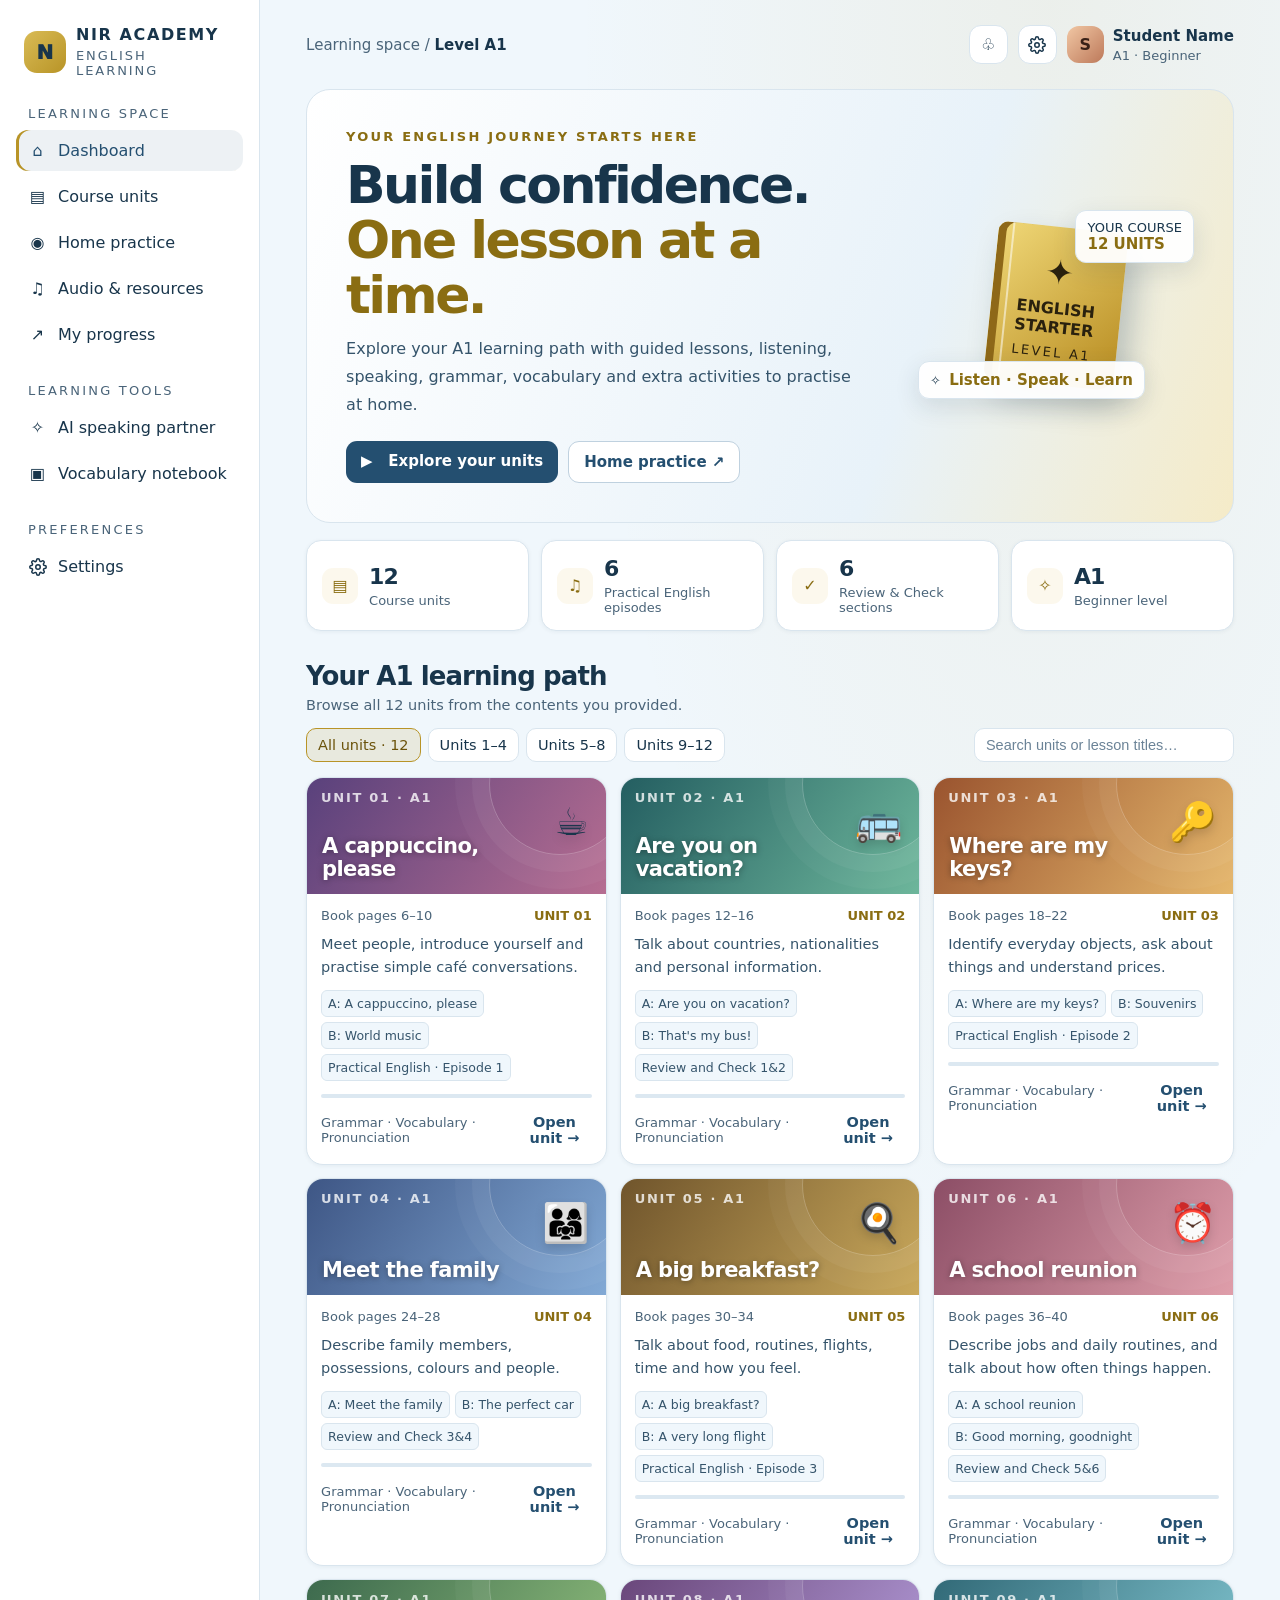
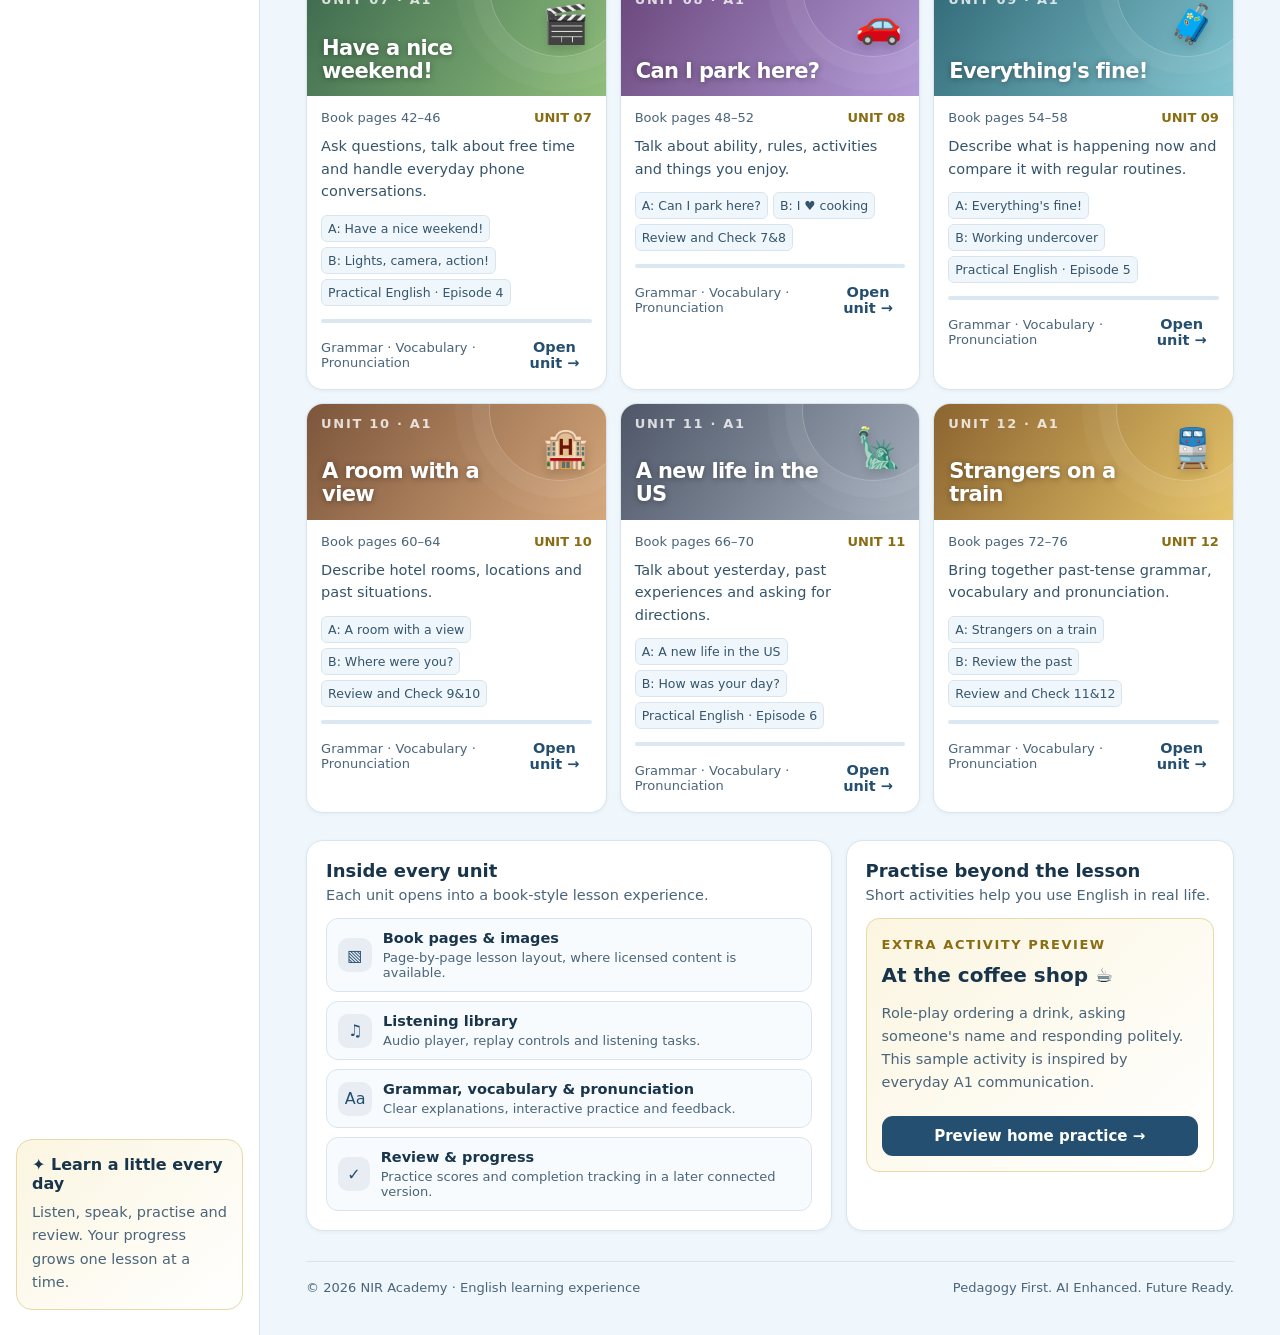
==== commit d6018ed5: "Add light theme styles to index.html" ====
--- a/index.html
+++ b/index.html
@@ -99,6 +99,103 @@
 *,*:before,*:after{animation:none!important;transition:none!important;scroll-behavior:auto!important}
 .unit:hover{transform:none}
 }
+/* ===== Light theme (blue / white / gold) + larger type: overrides only ===== */
+:root{--bg:#F0F7FC;--panel:#FFFFFF;--panel2:#F0F7FC;--line:#D9E5EE;--gold:#B89427;--gold2:#8A6D12;--text:#18354B;--muted:#4A6479;--green:#1F7A56;--red:#B3402A;--primary:#244F70}
+body{background:radial-gradient(ellipse at 82% 0%,#b8942714,transparent 32%),var(--bg)}
+.app{grid-template-columns:260px minmax(0,1fr)}
+.sidebar{background:#FFFFFF;border-right-color:var(--line)}
+.logo{background:linear-gradient(135deg,#d9bb55,#B89427);color:#18354B}
+.nav-label{color:var(--muted)}
+.nav a{color:var(--text)}
+.nav a:hover,.nav a.active,.nav .navbtn:hover,.nav .navbtn[aria-expanded="true"]{background:rgba(36,79,112,.08);color:var(--primary)}
+.nav .navbtn{color:var(--text)}
+.side-note{background:linear-gradient(140deg,#FBF5E0,#FFFFFF);border-color:#E8D9A8}
+.iconbtn:hover{border-color:#B89427;color:var(--primary)}
+.hero{border-color:var(--line);background:linear-gradient(110deg,#FFFFFF,#E8F2F9 65%,#F5EBC8)}
+.hero p{color:#35546b}
+.hero-art{min-height:200px}
+.primary{background:var(--primary);color:#fff}
+.secondary{background:#fff;color:var(--primary);border:1px solid #BFD1DF}
+.course-book{box-shadow:12px 16px 30px rgba(24,53,75,.25),inset 8px 0 #8e6818}
+.float{background:rgba(255,255,255,.95);border-color:var(--line);box-shadow:0 8px 24px rgba(24,53,75,.12)}
+.stat{background:#fff}
+.stat,.unit,.panel{box-shadow:0 1px 4px rgba(24,53,75,.06)}
+.filter{color:var(--text)}
+.filter.active{background:rgba(184,148,39,.14);border-color:#B89427;color:#6B530B}
+.search::placeholder{color:#6b8397}
+.unit:hover{border-color:#B89427}
+.cover h3{color:#fff;text-shadow:0 1px 6px rgba(0,0,0,.35)}
+.unitbody p{color:#35546b}
+.tag{color:#35546b;border-color:var(--line);background:#F0F7FC}
+.progress{background:#DCE8F1}
+.open{color:var(--primary)}
+.ficon{background:rgba(36,79,112,.08);color:var(--primary)}
+.feature{border-color:var(--line);background:#F8FBFE}
+.homebox{background:linear-gradient(140deg,#FBF5E0,#FFFFFF);border-color:#E8D9A8}
+footer{color:var(--muted)}
+.toast{background:var(--primary);color:#fff}
+/* navigation menu + overlays */
+.nav-overlay{background:rgba(24,53,75,.5)}
+.iconbtn.mobile-menu[aria-expanded="true"]{background:#fff;color:var(--primary);border-color:#B89427}
+@media(max-width:760px){
+.sidebar{background:rgba(255,255,255,.98);border-right:1px solid rgba(184,148,39,.55);box-shadow:18px 0 50px rgba(24,53,75,.28)}
+.sidebar .nav-label{color:var(--muted)}
+.sidebar .nav a,.sidebar .nav .navbtn{color:var(--text)}
+.sidebar .nav a:hover,.sidebar .nav a.active,.sidebar .nav .navbtn:hover{color:var(--primary)}
+}
+/* settings drawer */
+.s-overlay{background:rgba(24,53,75,.5)}
+.s-drawer{background:#F0F7FC;border-left-color:var(--line);box-shadow:-18px 0 50px rgba(24,53,75,.25);color-scheme:light}
+.s-foot{background:#fff}
+.s-group{background:#fff}
+.s-row{border-bottom-color:var(--line)}
+.s-select{background:#F0F7FC;border-color:#BFD1DF;color:var(--text)}
+.s-tag{border-color:#B89427}
+.s-tag.live{border-color:#1F7A56}
+.seg span{background:#F0F7FC;color:var(--text)}
+.seg input:checked+span{background:rgba(36,79,112,.1);border-color:var(--primary);color:var(--primary)}
+.track{background:#C9D8E4;border-color:#8FA7BA}
+.track:after{background:#fff;box-shadow:0 1px 3px rgba(0,0,0,.3)}
+.switch input:checked+.track{background:var(--primary);border-color:var(--primary)}
+.switch input:checked+.track:after{background:#fff}
+/* larger text: default sizes */
+.brand b,.course-book b{font-size:16px}
+.brand small,.nav-label,.eyebrow,.profile small,.stat small,.unitmeta,.unitfoot small,.float,.homebox label,footer,.feature small,.unitnum,.course-book small{font-size:13px}
+.tag{font-size:12.5px}
+.side-note p,.sectionhead p,.filter,.search,.unitbody p,.open,.panel>p,.feature b,.homebox p{font-size:14.5px}
+.crumb,.profile b,.btn,.float b,.toast,.empty{font-size:15px}
+.nav a,.nav .navbtn,.side-note b,.hero p{font-size:16px}
+.hero h1{font-size:clamp(34px,4.4vw,52px)}
+.sectionhead h2{font-size:26px}
+.panel h3{font-size:18px}
+.cover h3{font-size:21px}
+.homebox h4{font-size:20px}
+.stat strong{font-size:22px}
+.s-head h2{font-size:calc(26px*var(--sf))}
+.s-head p{font-size:calc(15px*var(--sf))}
+.s-group h3{font-size:calc(13px*var(--sf))}
+.s-label{font-size:calc(16px*var(--sf))}
+.s-help,.s-status,.s-privacy{font-size:calc(14px*var(--sf))}
+.s-tag{font-size:calc(12px*var(--sf))}
+.s-select{font-size:calc(16px*var(--sf))}
+.seg span{font-size:calc(15px*var(--sf))}
+.s-actions .btn{font-size:calc(15px*var(--sf))}
+@media(min-width:761px){.cover{height:116px}}
+@media(max-width:760px){.hero h1{font-size:40px}.sectionhead h2{font-size:24px}.stat strong{font-size:20px}}
+/* larger text: user setting (Settings > Larger text) */
+html.large-text .brand b,html.large-text .course-book b{font-size:18px}
+html.large-text .brand small,html.large-text .nav-label,html.large-text .eyebrow,html.large-text .profile small,html.large-text .stat small,html.large-text .unitmeta,html.large-text .unitfoot small,html.large-text .float,html.large-text .homebox label,html.large-text footer,html.large-text .feature small,html.large-text .unitnum,html.large-text .course-book small{font-size:14.5px}
+html.large-text .tag{font-size:14px}
+html.large-text .side-note p,html.large-text .sectionhead p,html.large-text .filter,html.large-text .search,html.large-text .unitbody p,html.large-text .open,html.large-text .panel>p,html.large-text .feature b,html.large-text .homebox p{font-size:16px}
+html.large-text .crumb,html.large-text .profile b,html.large-text .btn,html.large-text .float b,html.large-text .toast,html.large-text .empty{font-size:17px}
+html.large-text .nav a,html.large-text .nav .navbtn,html.large-text .side-note b,html.large-text .hero p{font-size:18px}
+html.large-text .hero h1{font-size:clamp(38px,5vw,58px)}
+html.large-text .sectionhead h2{font-size:29px}
+html.large-text .panel h3{font-size:20px}
+html.large-text .unit .cover h3{font-size:23px}
+html.large-text .homebox h4{font-size:22px}
+html.large-text .stat strong{font-size:25px}
+@media(max-width:760px){html.large-text .hero h1{font-size:44px}html.large-text .sectionhead h2{font-size:27px}html.large-text .stat strong{font-size:23px}}
 </style>
 </head>
 <body>
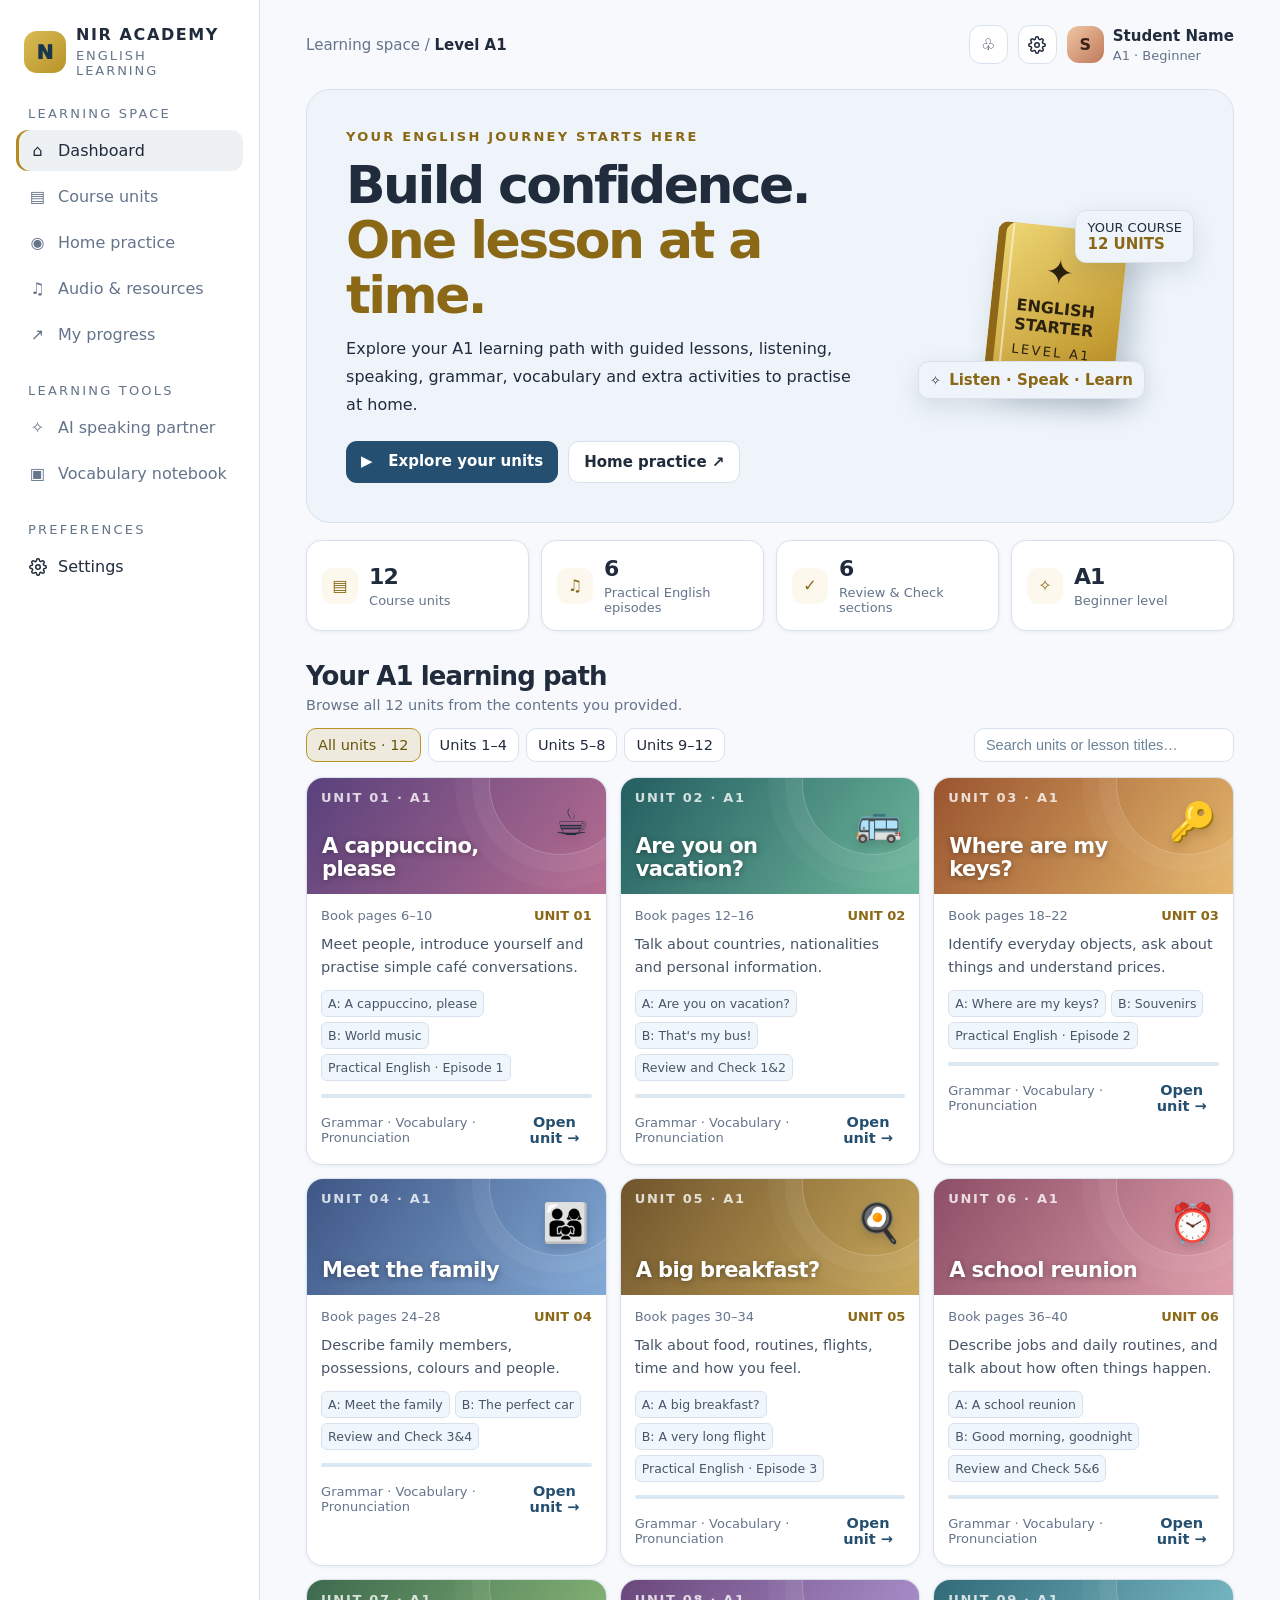
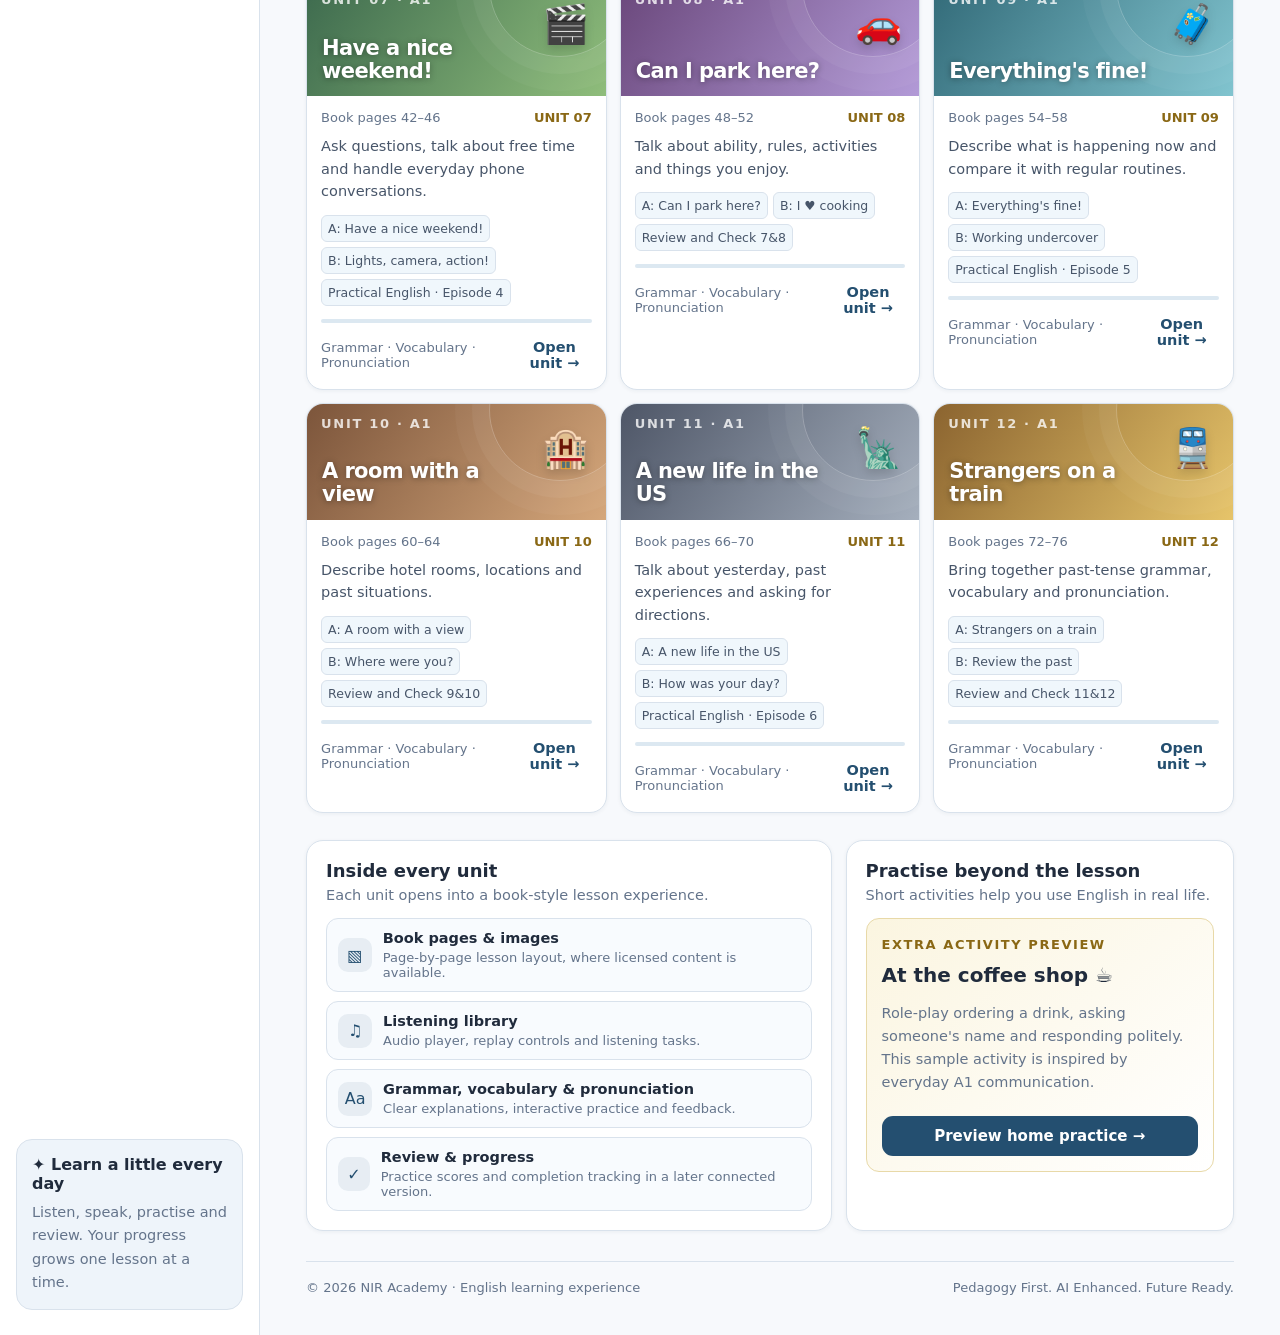
==== commit 7b219588: "Implement light theme styles in index.html Added light theme styles for NIR Academy A1, including co" ====
--- a/index.html
+++ b/index.html
@@ -196,6 +196,85 @@
 html.large-text .homebox h4{font-size:22px}
 html.large-text .stat strong{font-size:25px}
 @media(max-width:760px){html.large-text .hero h1{font-size:44px}html.large-text .sectionhead h2{font-size:27px}html.large-text .stat strong{font-size:23px}}
+/* NIR Academy A1 — Light Theme */
+:root {
+  color-scheme: light;
+  --bg: #F7F9FC;
+  --panel: #FFFFFF;
+  --panel2: #EEF4FA;
+  --line: #D9E2EC;
+  --gold: #B58A1E;
+  --gold2: #8A6815;
+  --text: #202B3C;
+  --muted: #64748B;
+  --green: #16794B;
+  --red: #C0392B;
+}
+
+body {
+  background: var(--bg);
+  color: var(--text);
+}
+
+.sidebar,
+.stat,
+.unit,
+.iconbtn,
+.filter,
+.search {
+  background: var(--panel);
+  color: var(--text);
+  border-color: var(--line);
+}
+
+.nav a,
+.crumb,
+.profile small,
+.unitmeta,
+.sectionhead p {
+  color: var(--muted);
+}
+
+.side-note,
+.hero,
+.float {
+  background: #EEF4FA;
+  color: var(--text);
+  border-color: var(--line);
+}
+
+.hero p,
+.unitbody p,
+.nav a:hover,
+.nav a.active {
+  color: var(--text);
+}
+
+.unitbody p,
+.tag {
+  color: #475569;
+}
+
+.tag {
+  border-color: var(--line);
+}
+
+.secondary {
+  background: #FFFFFF;
+  color: var(--text);
+  border-color: var(--line);
+}
+
+.meta-light {
+  color: var(--muted);
+}
+
+input,
+button,
+select,
+textarea {
+  color-scheme: light;
+}
 </style>
 </head>
 <body>
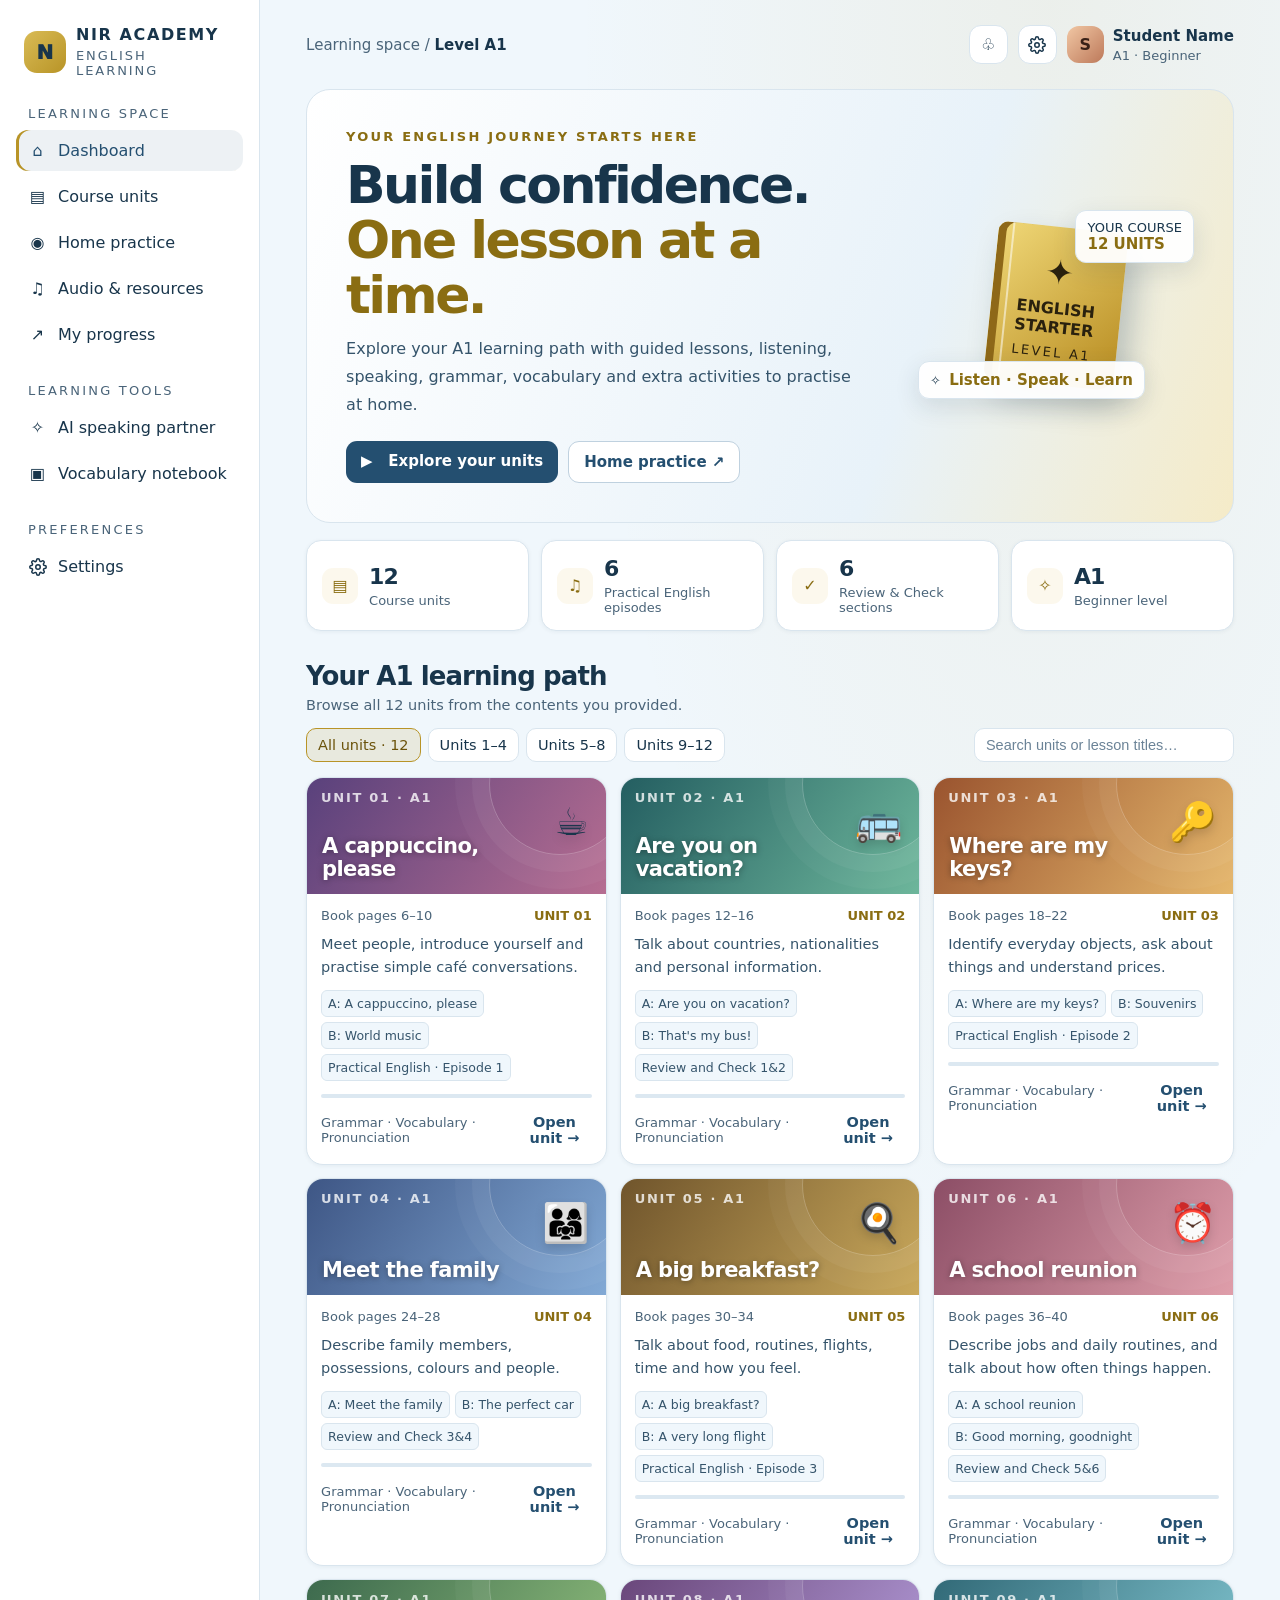
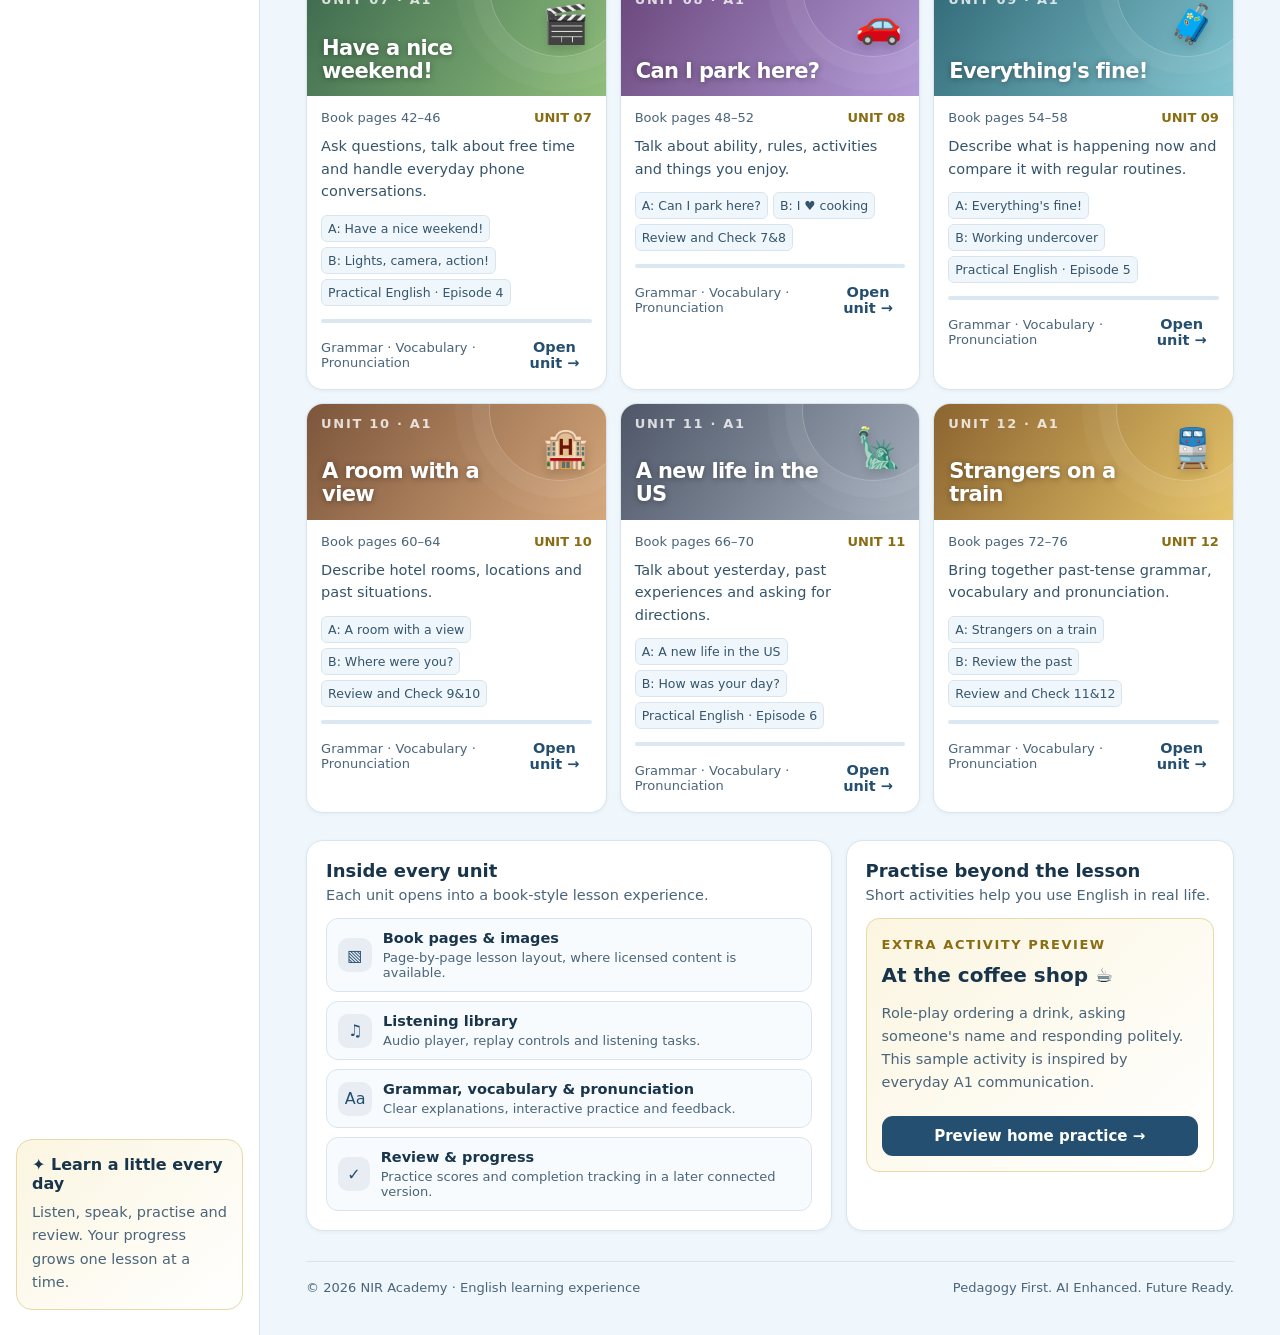
==== commit 25fad4ee: "Remove light theme styles from index.html Removed light theme styles from the CSS." ====
--- a/index.html
+++ b/index.html
@@ -196,85 +196,6 @@
 html.large-text .homebox h4{font-size:22px}
 html.large-text .stat strong{font-size:25px}
 @media(max-width:760px){html.large-text .hero h1{font-size:44px}html.large-text .sectionhead h2{font-size:27px}html.large-text .stat strong{font-size:23px}}
-/* NIR Academy A1 — Light Theme */
-:root {
-  color-scheme: light;
-  --bg: #F7F9FC;
-  --panel: #FFFFFF;
-  --panel2: #EEF4FA;
-  --line: #D9E2EC;
-  --gold: #B58A1E;
-  --gold2: #8A6815;
-  --text: #202B3C;
-  --muted: #64748B;
-  --green: #16794B;
-  --red: #C0392B;
-}
-
-body {
-  background: var(--bg);
-  color: var(--text);
-}
-
-.sidebar,
-.stat,
-.unit,
-.iconbtn,
-.filter,
-.search {
-  background: var(--panel);
-  color: var(--text);
-  border-color: var(--line);
-}
-
-.nav a,
-.crumb,
-.profile small,
-.unitmeta,
-.sectionhead p {
-  color: var(--muted);
-}
-
-.side-note,
-.hero,
-.float {
-  background: #EEF4FA;
-  color: var(--text);
-  border-color: var(--line);
-}
-
-.hero p,
-.unitbody p,
-.nav a:hover,
-.nav a.active {
-  color: var(--text);
-}
-
-.unitbody p,
-.tag {
-  color: #475569;
-}
-
-.tag {
-  border-color: var(--line);
-}
-
-.secondary {
-  background: #FFFFFF;
-  color: var(--text);
-  border-color: var(--line);
-}
-
-.meta-light {
-  color: var(--muted);
-}
-
-input,
-button,
-select,
-textarea {
-  color-scheme: light;
-}
 </style>
 </head>
 <body>
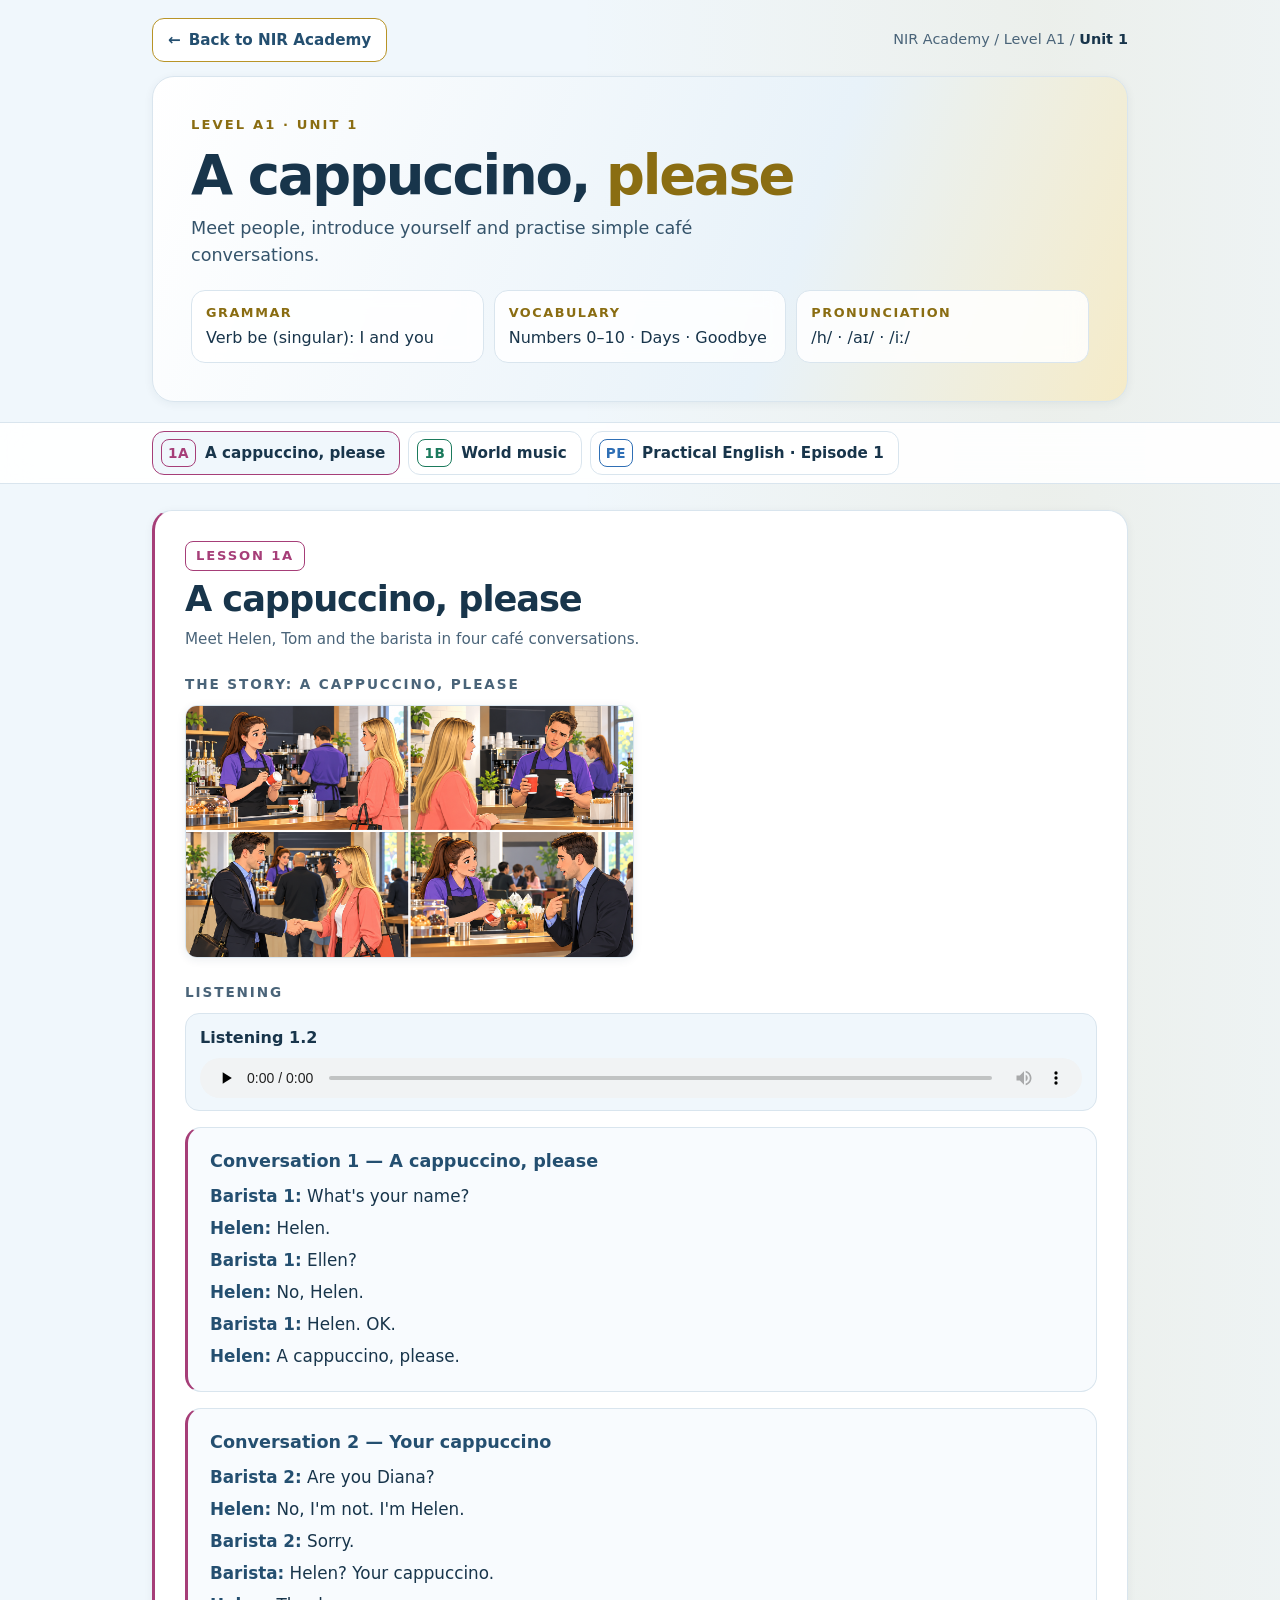
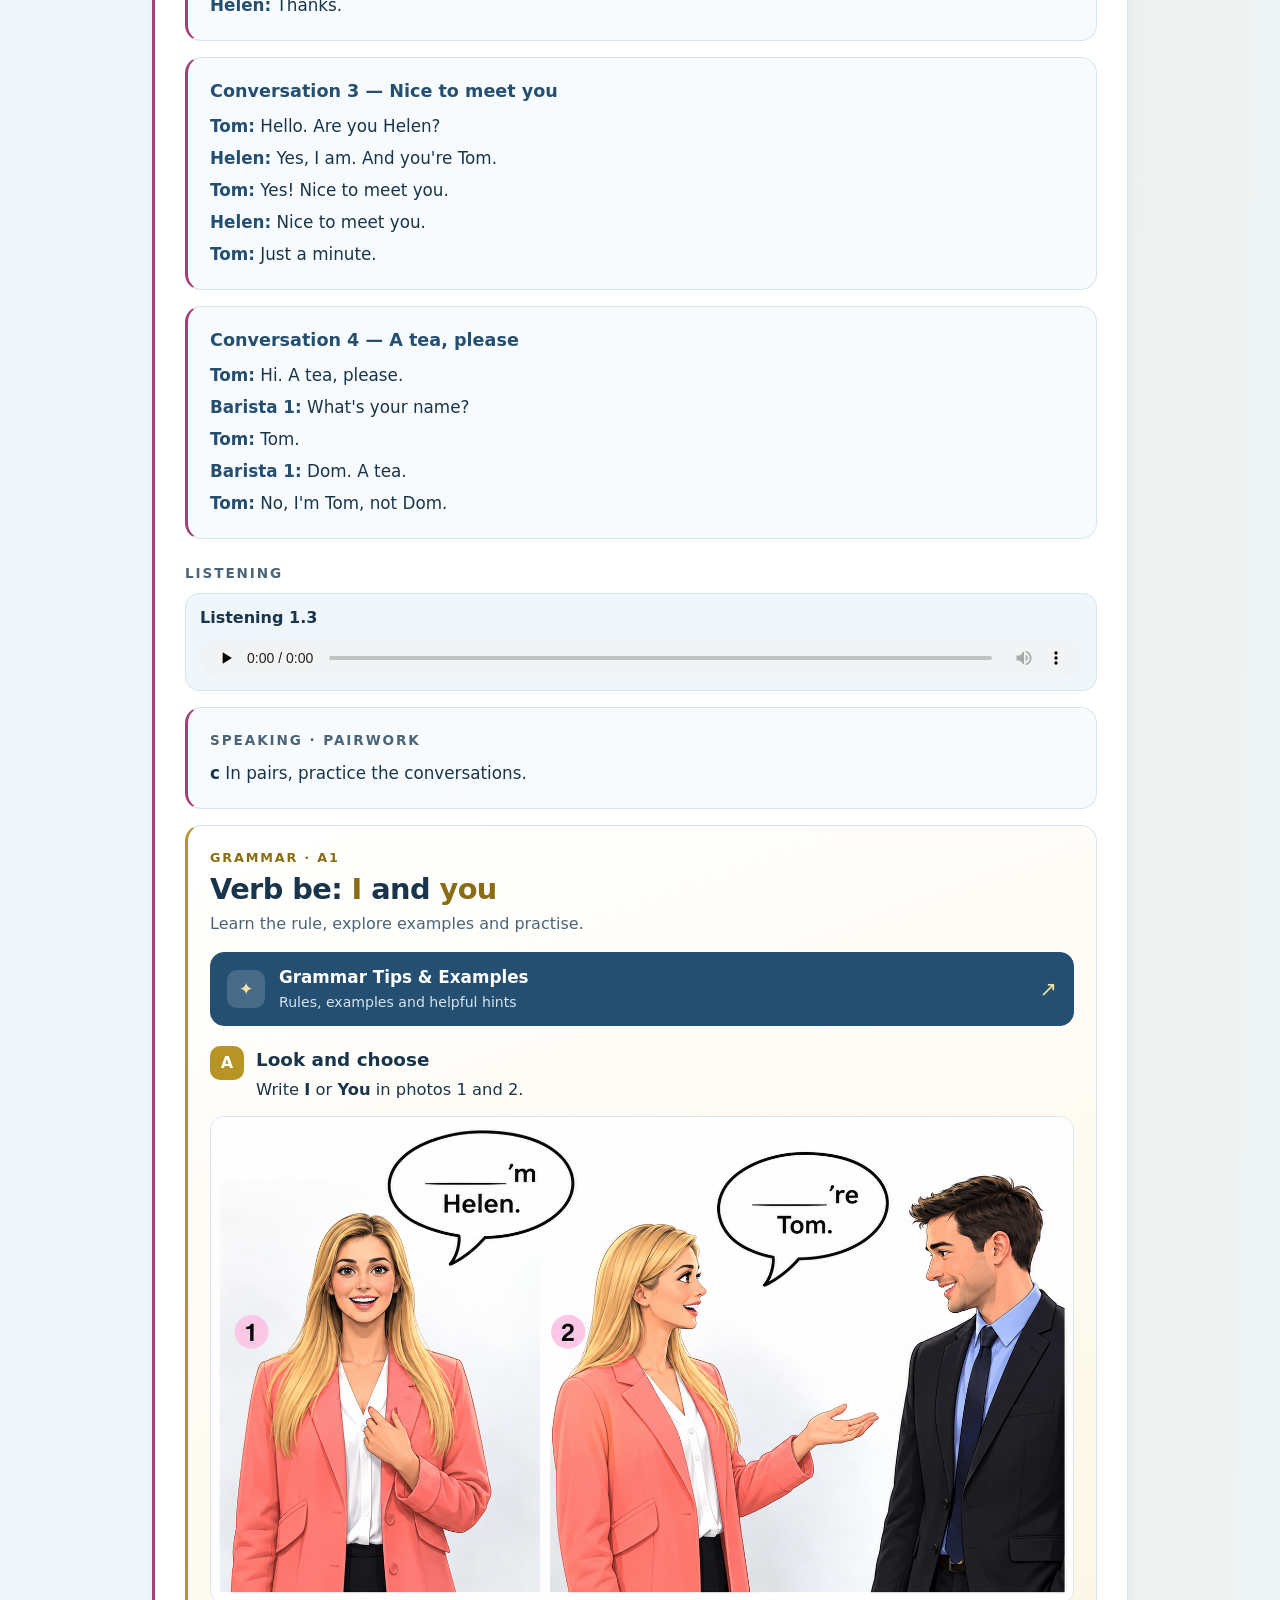
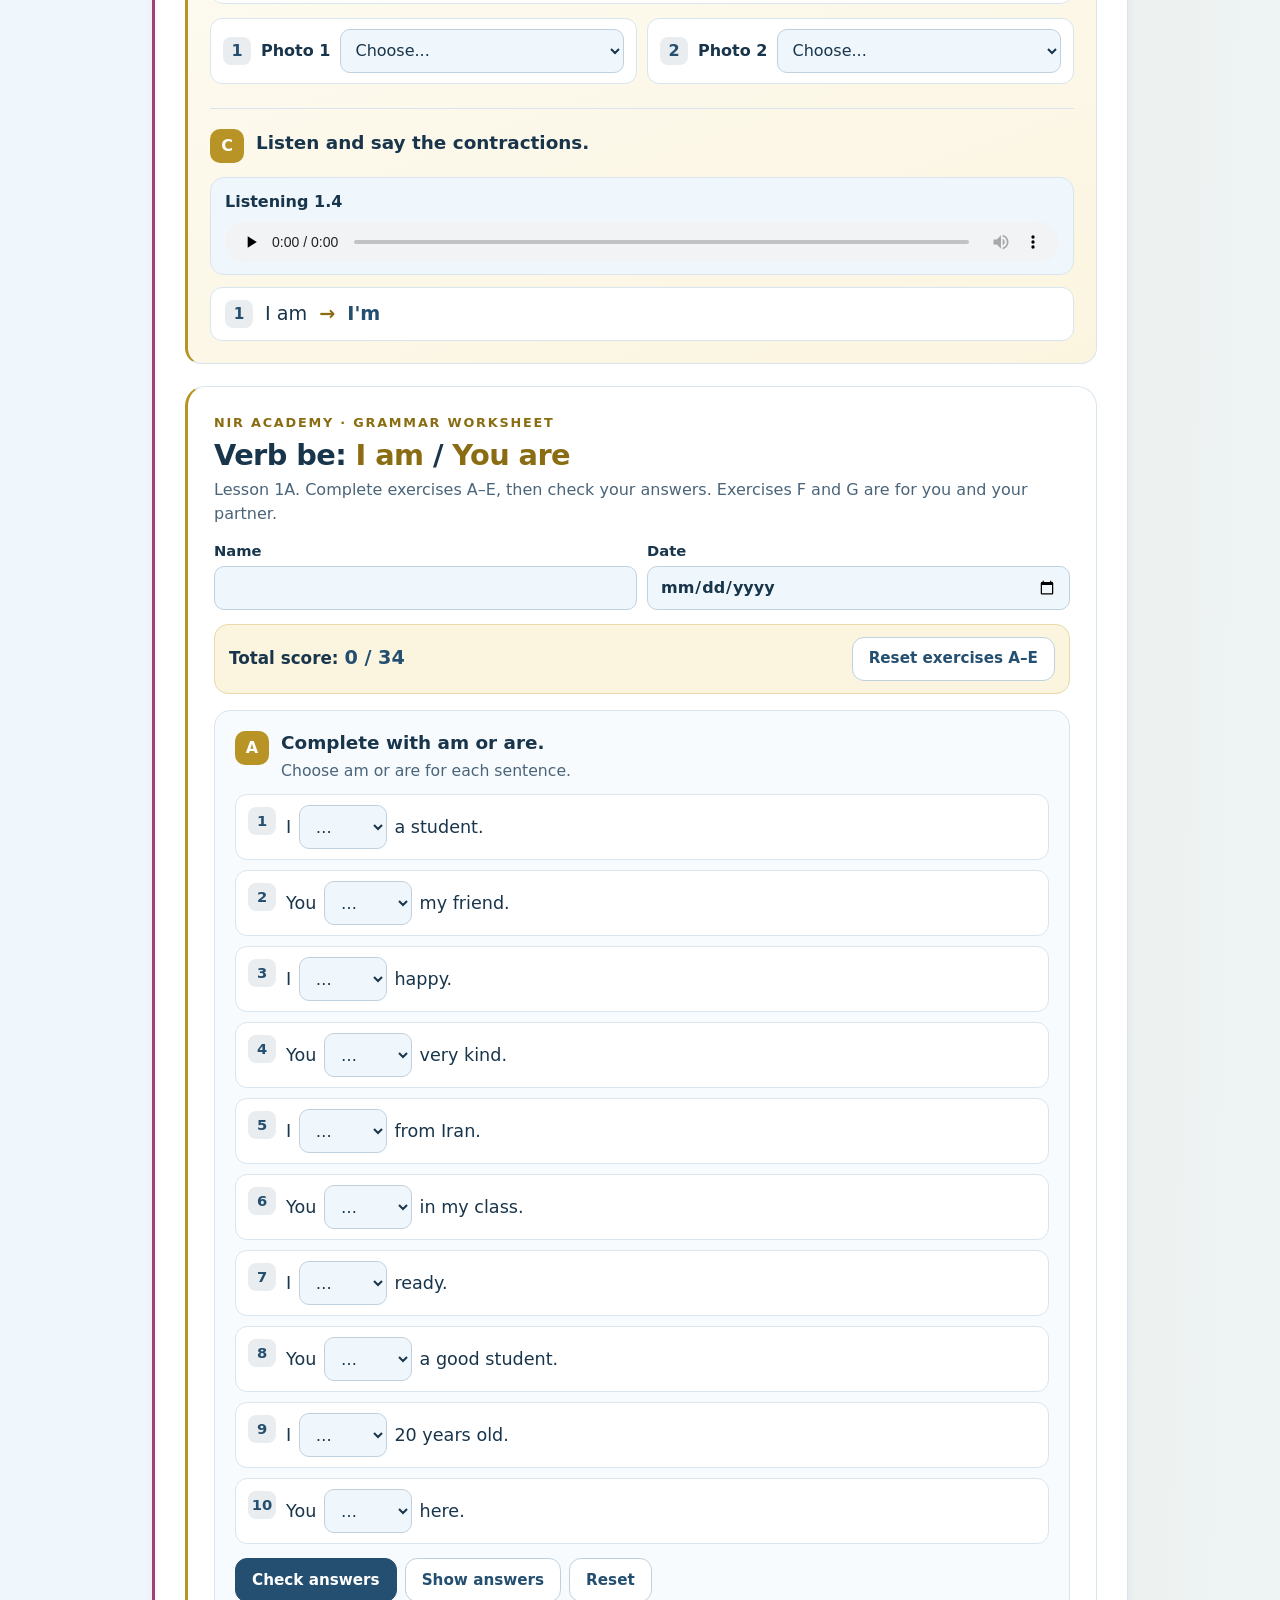
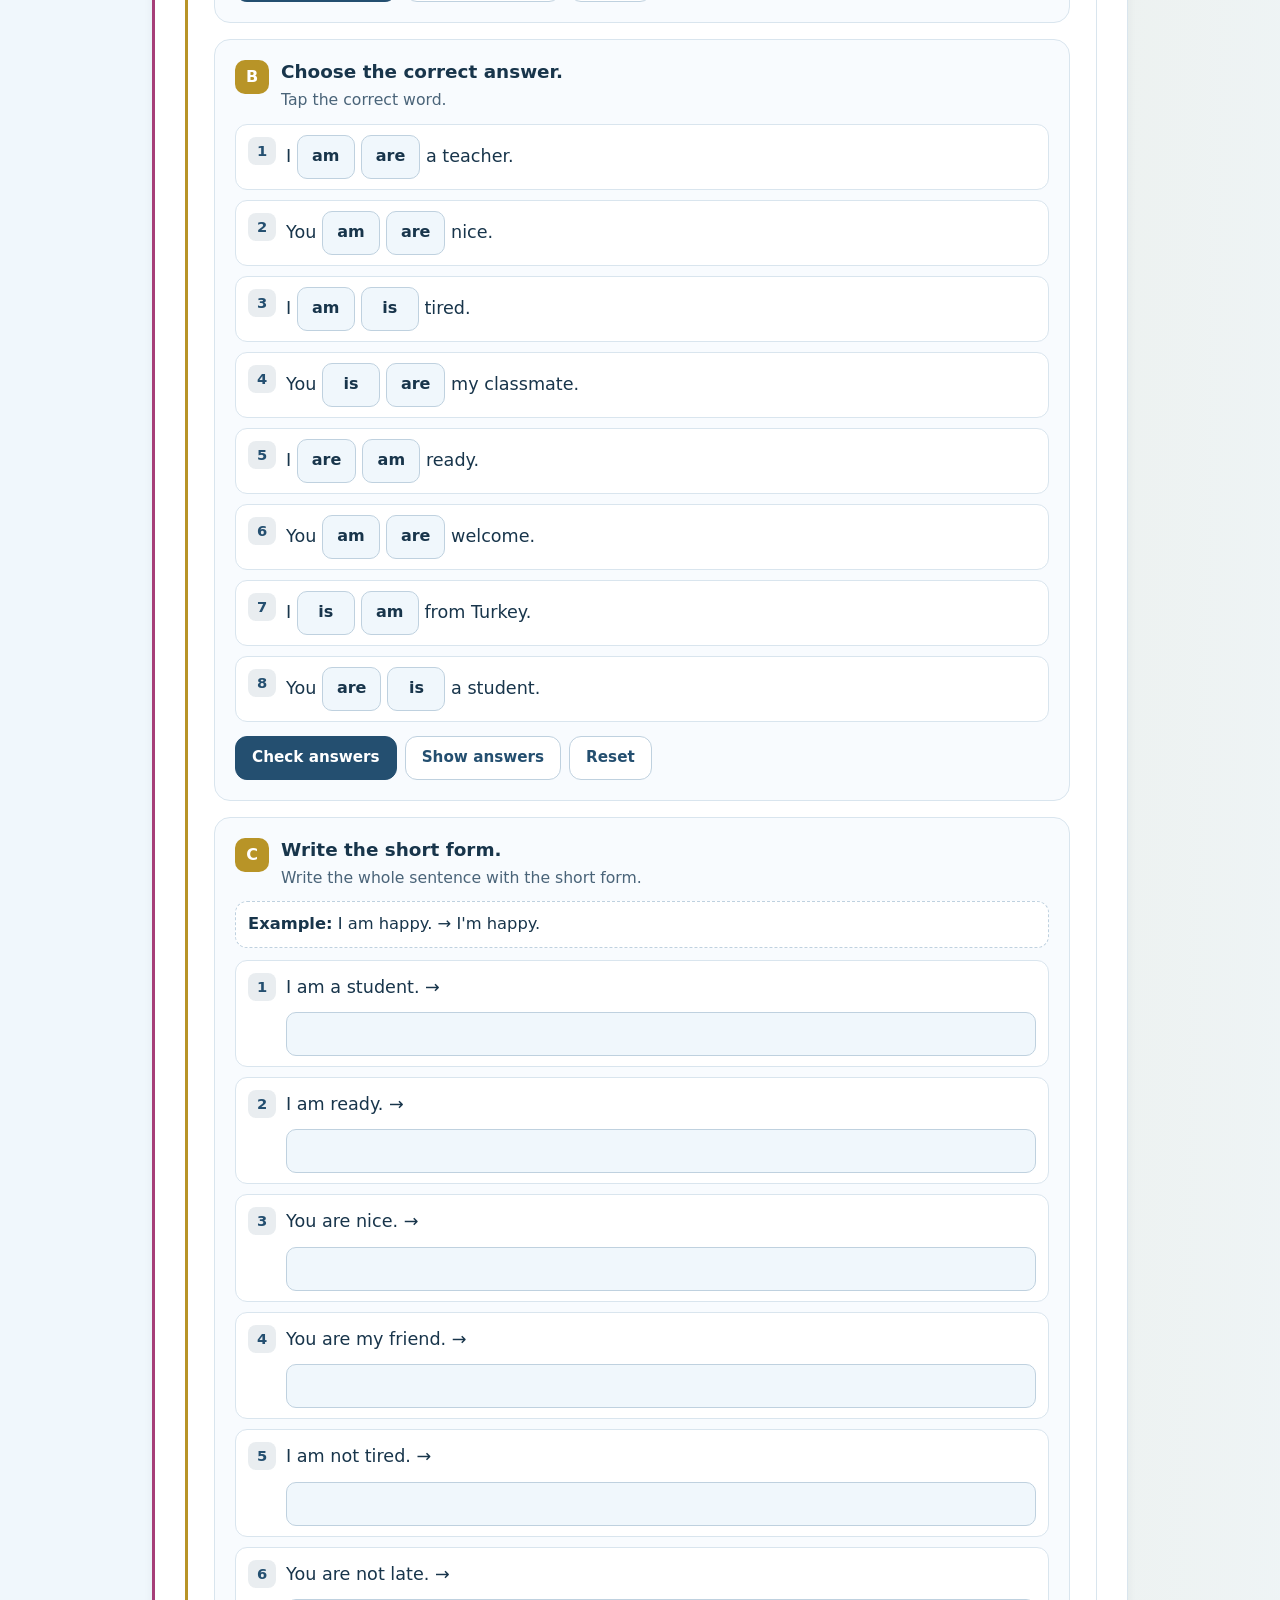
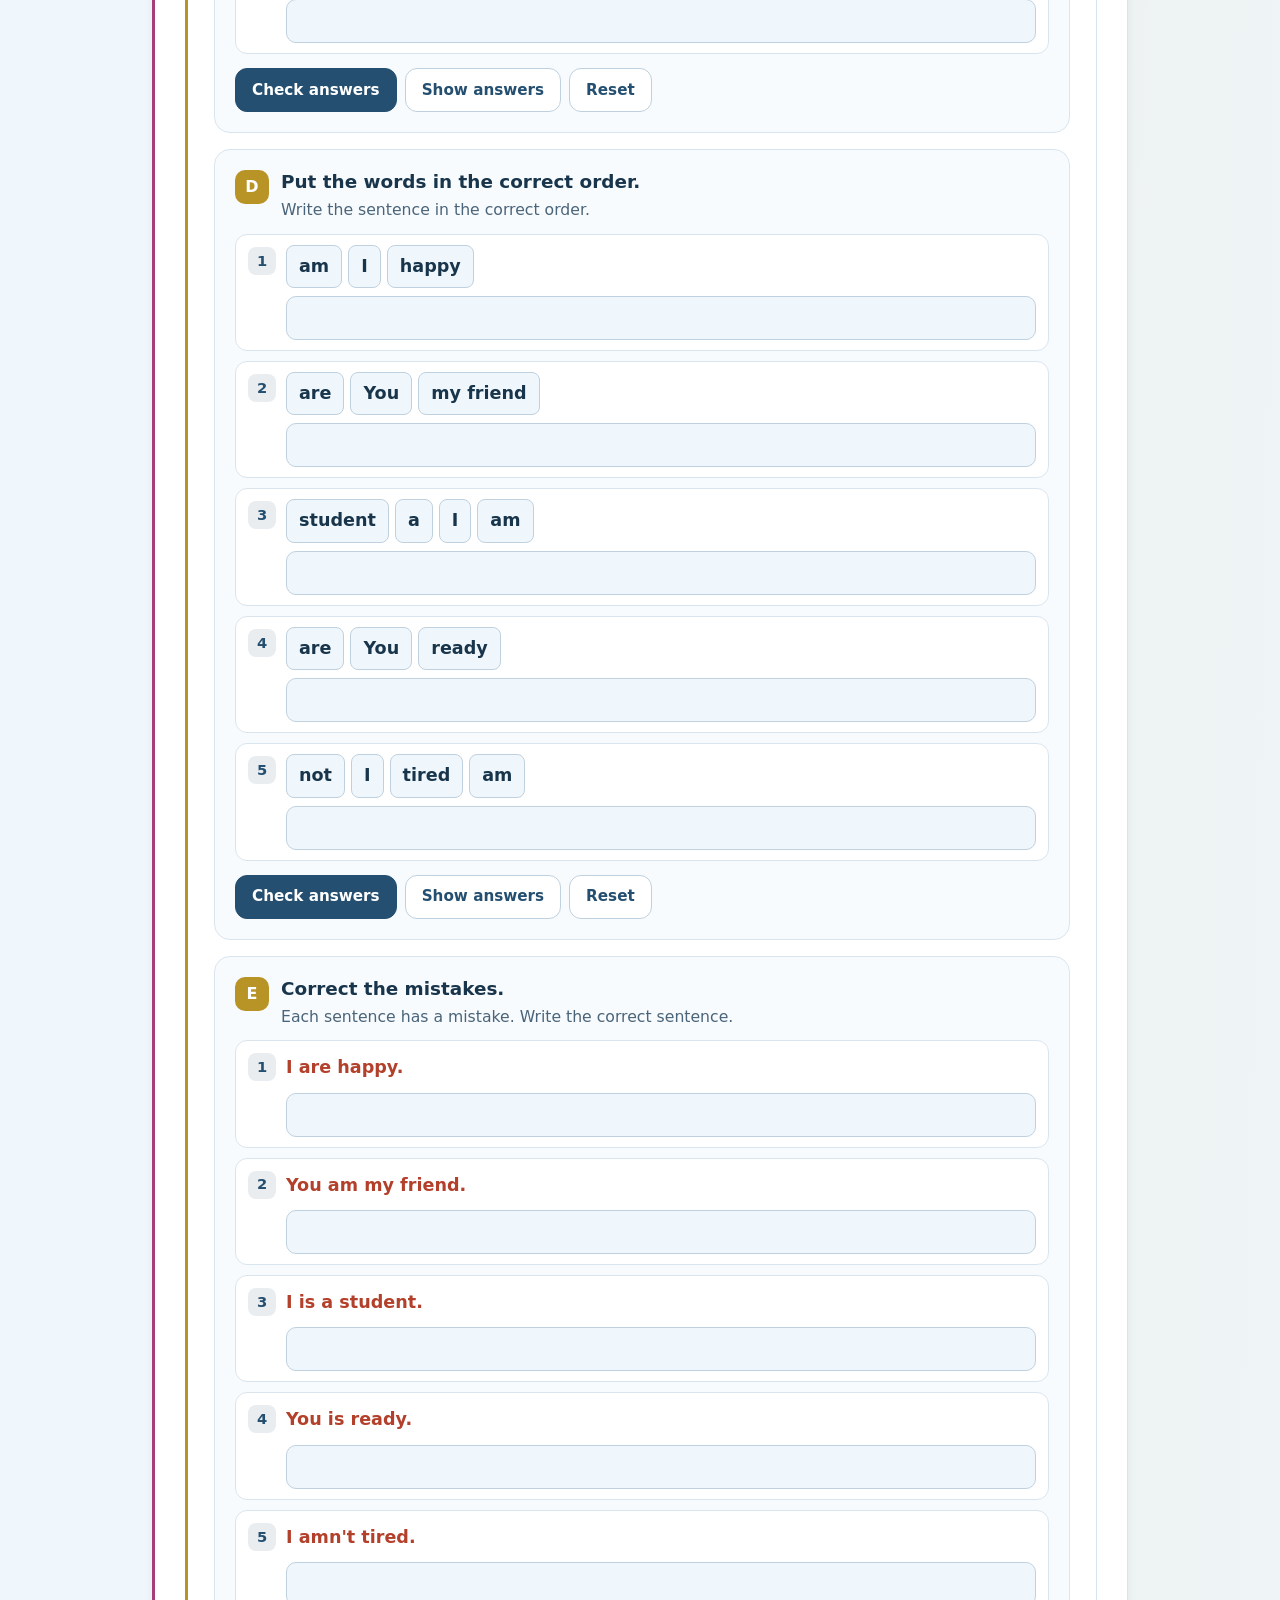
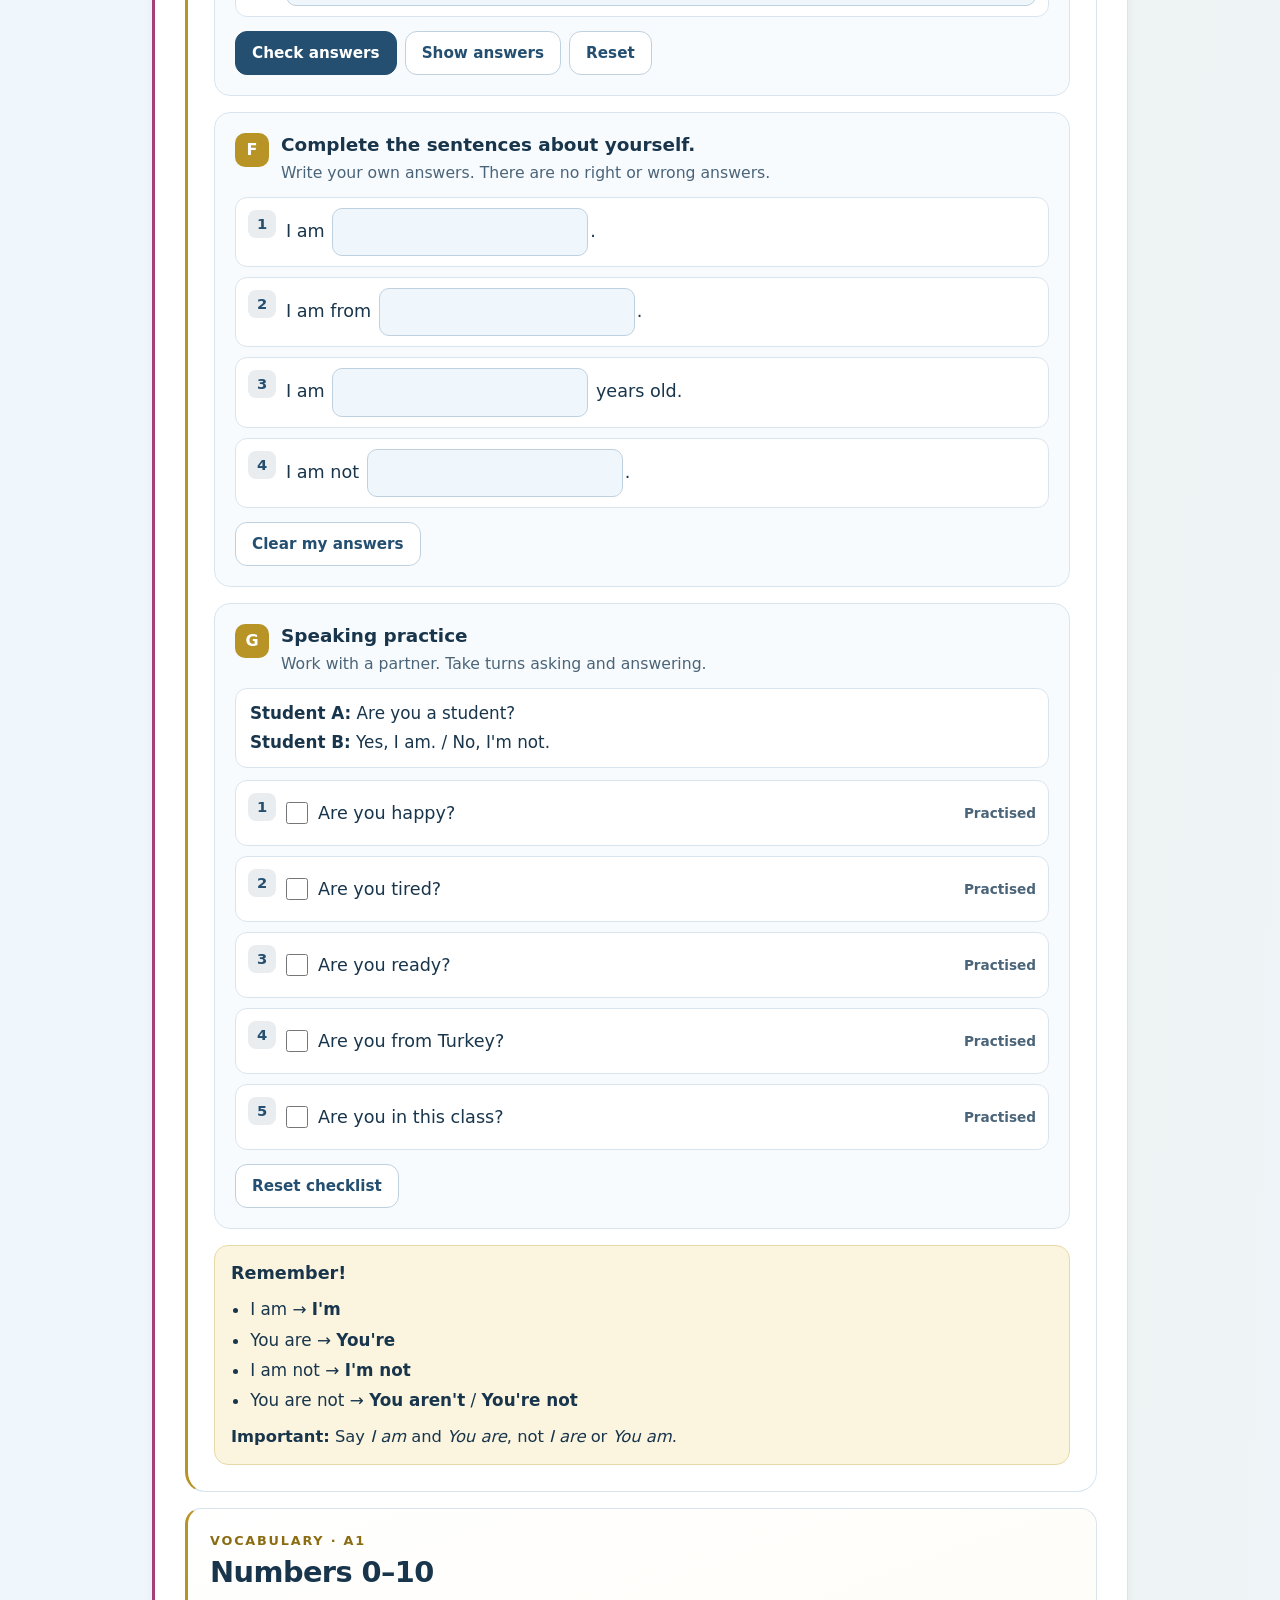
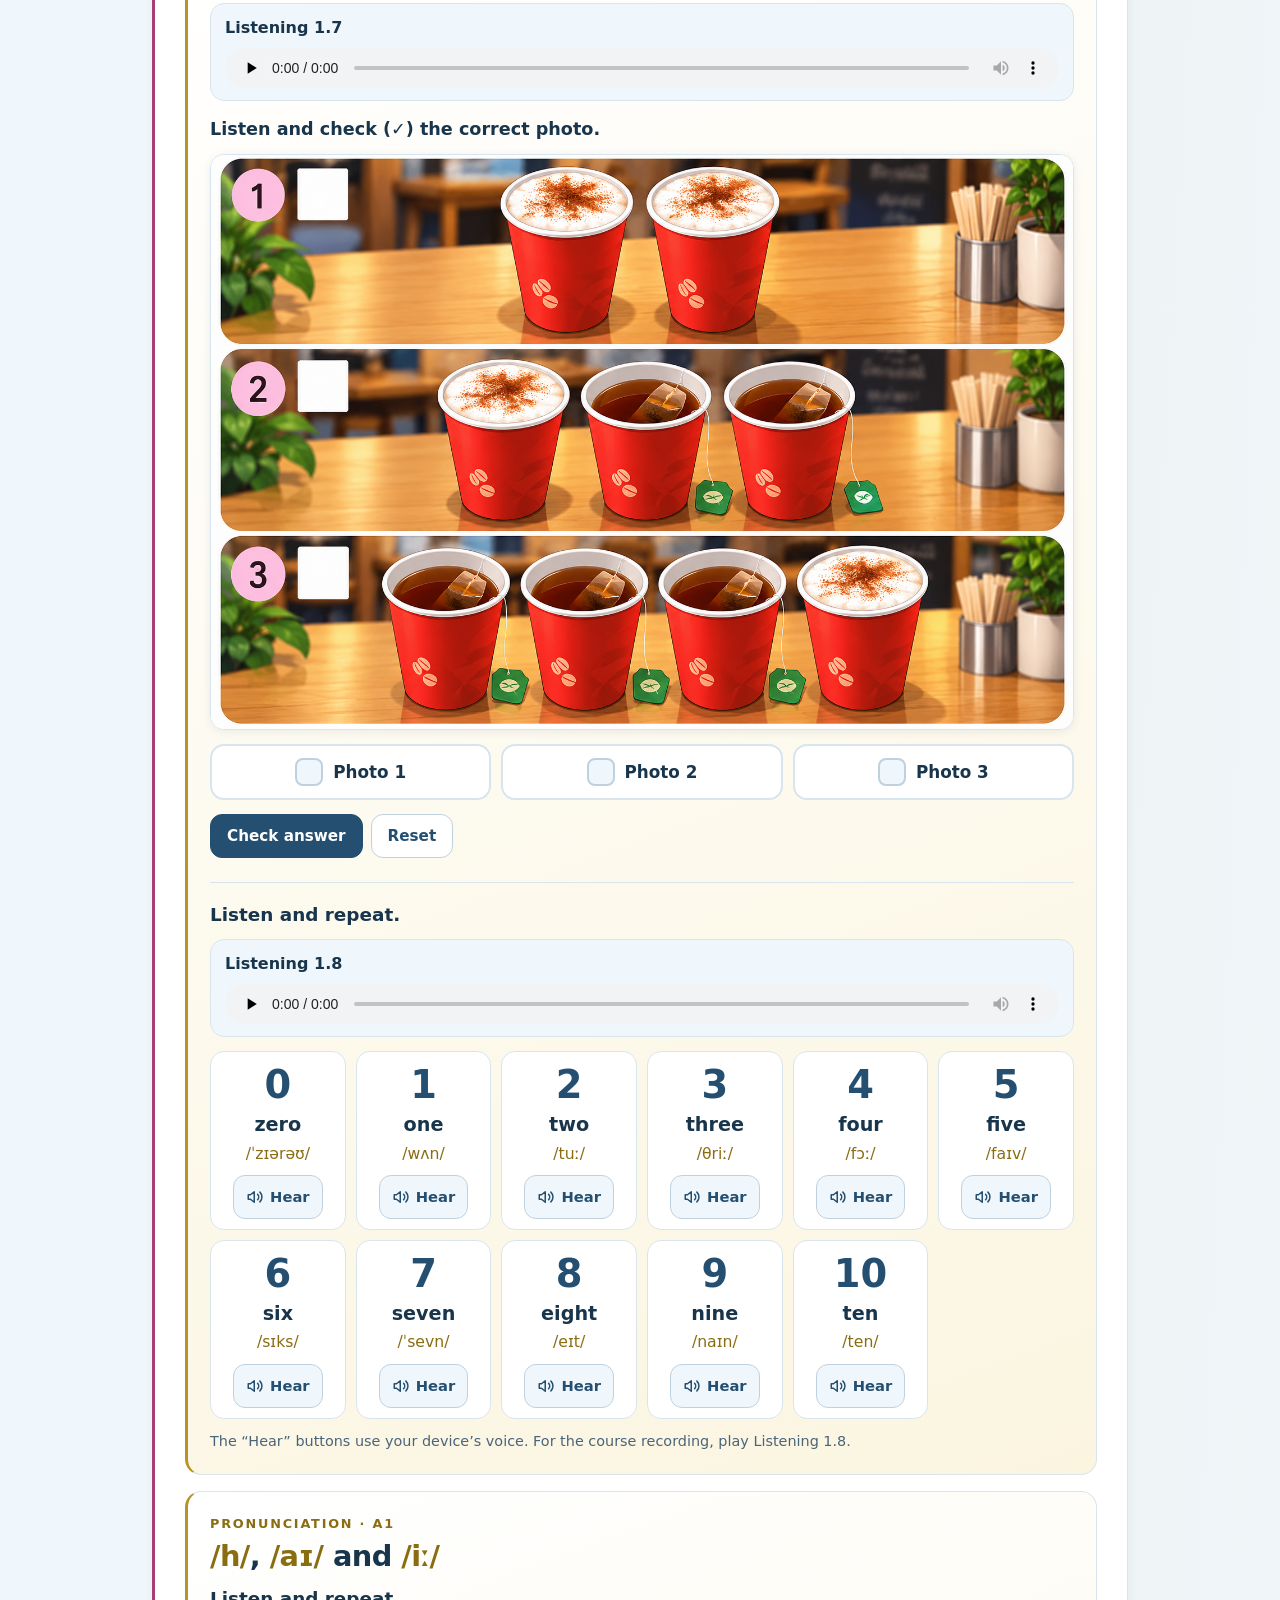
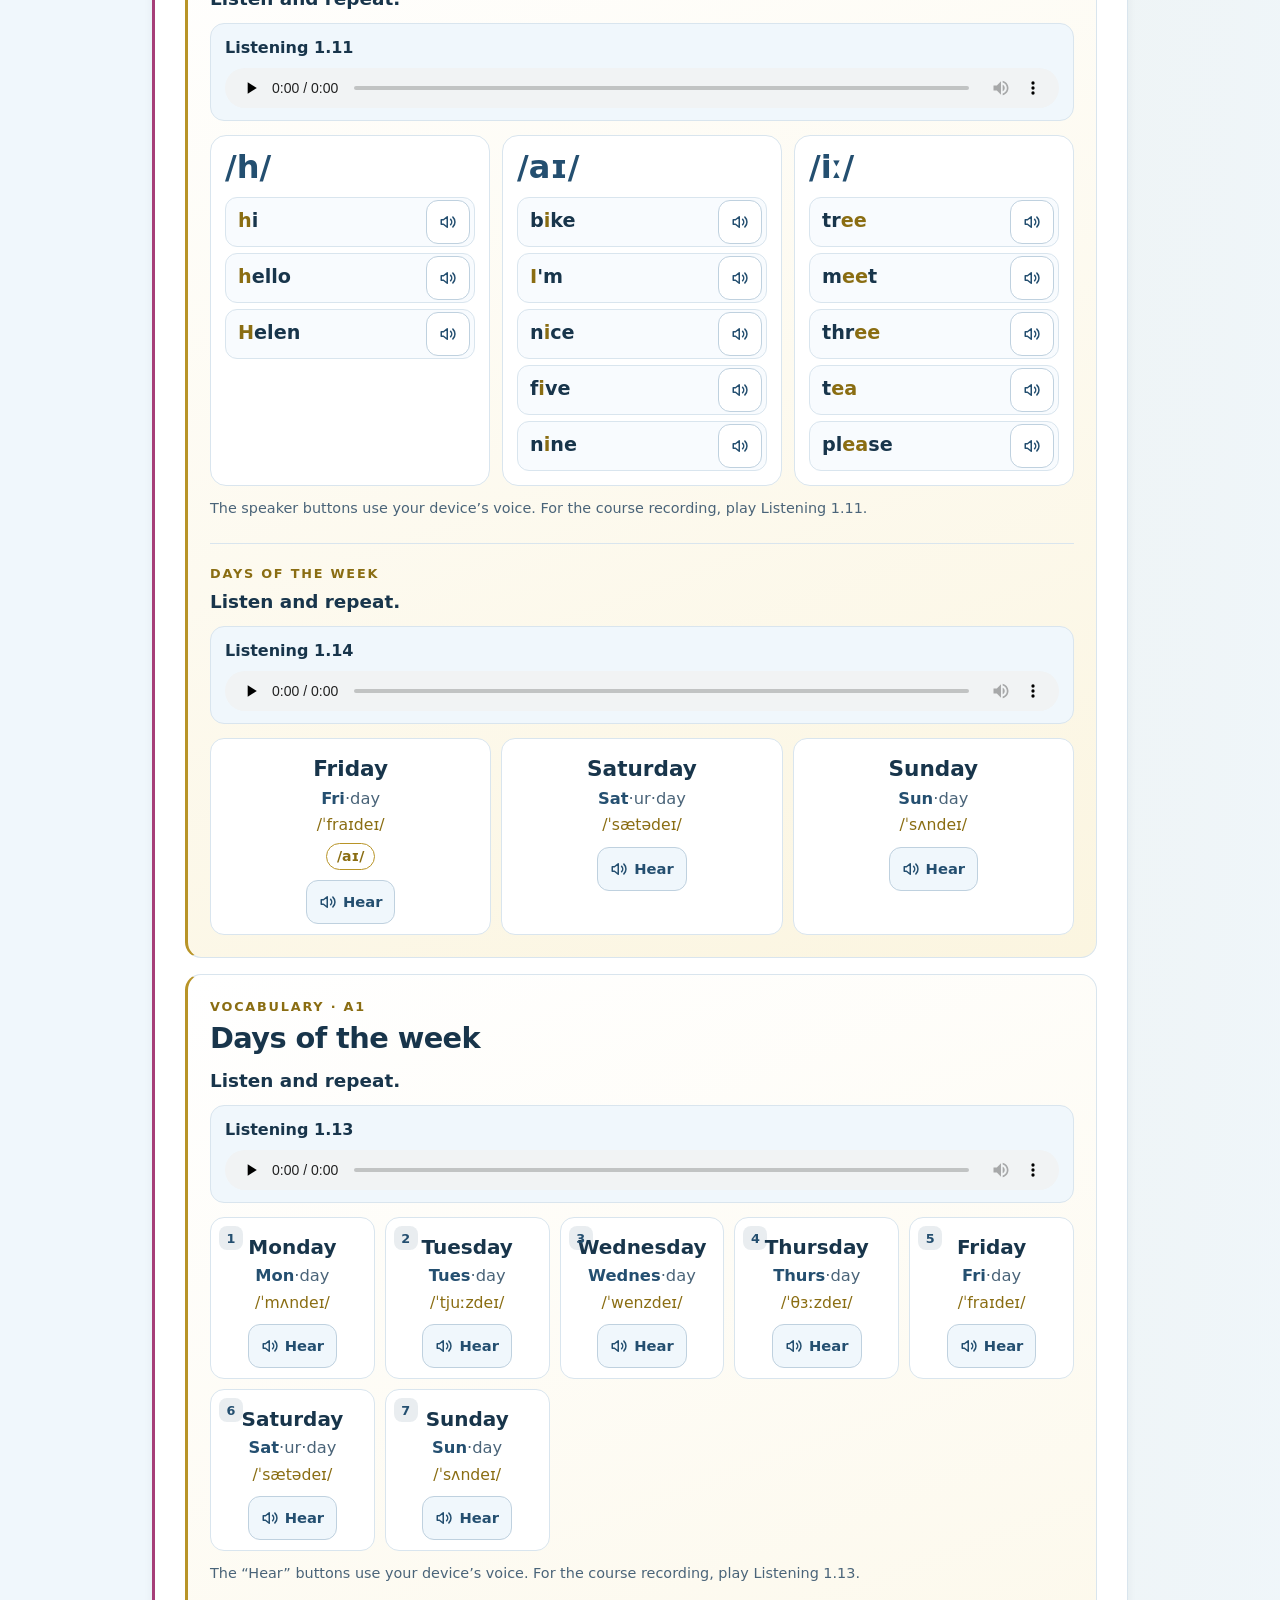
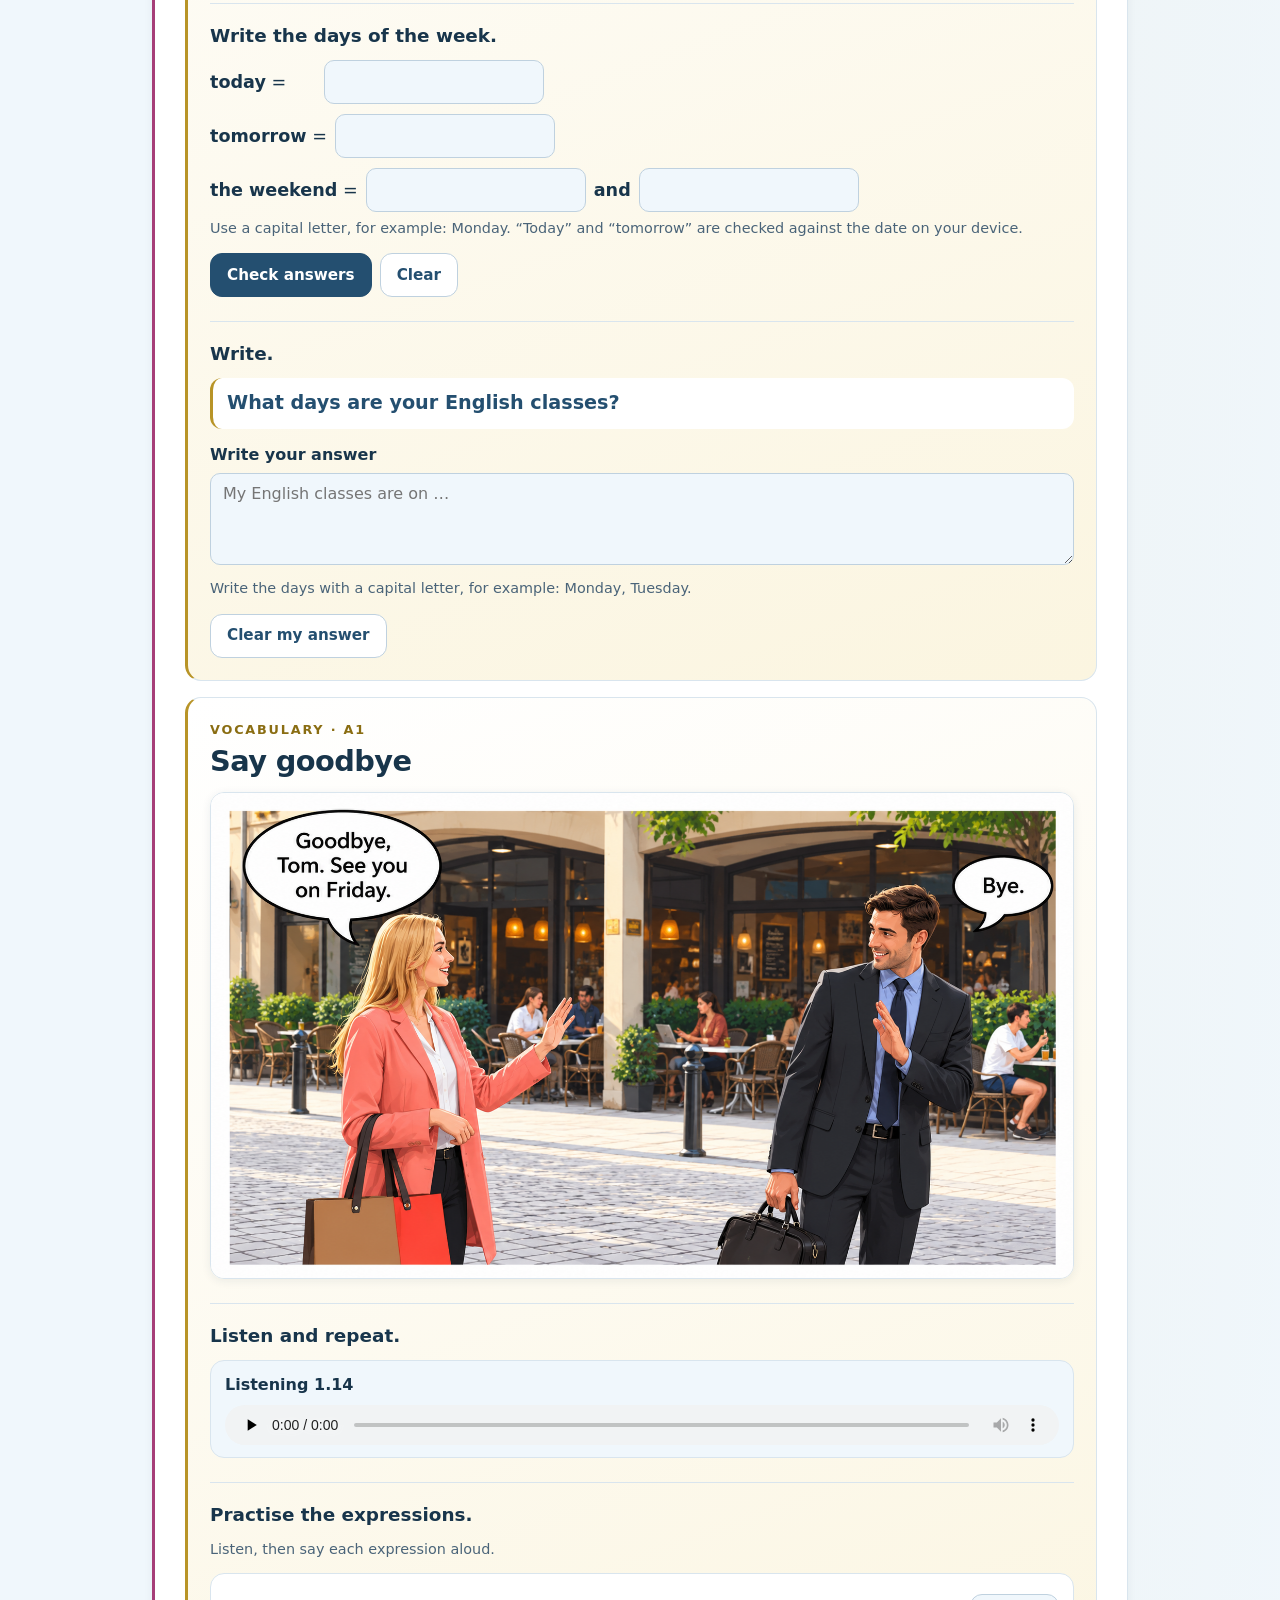
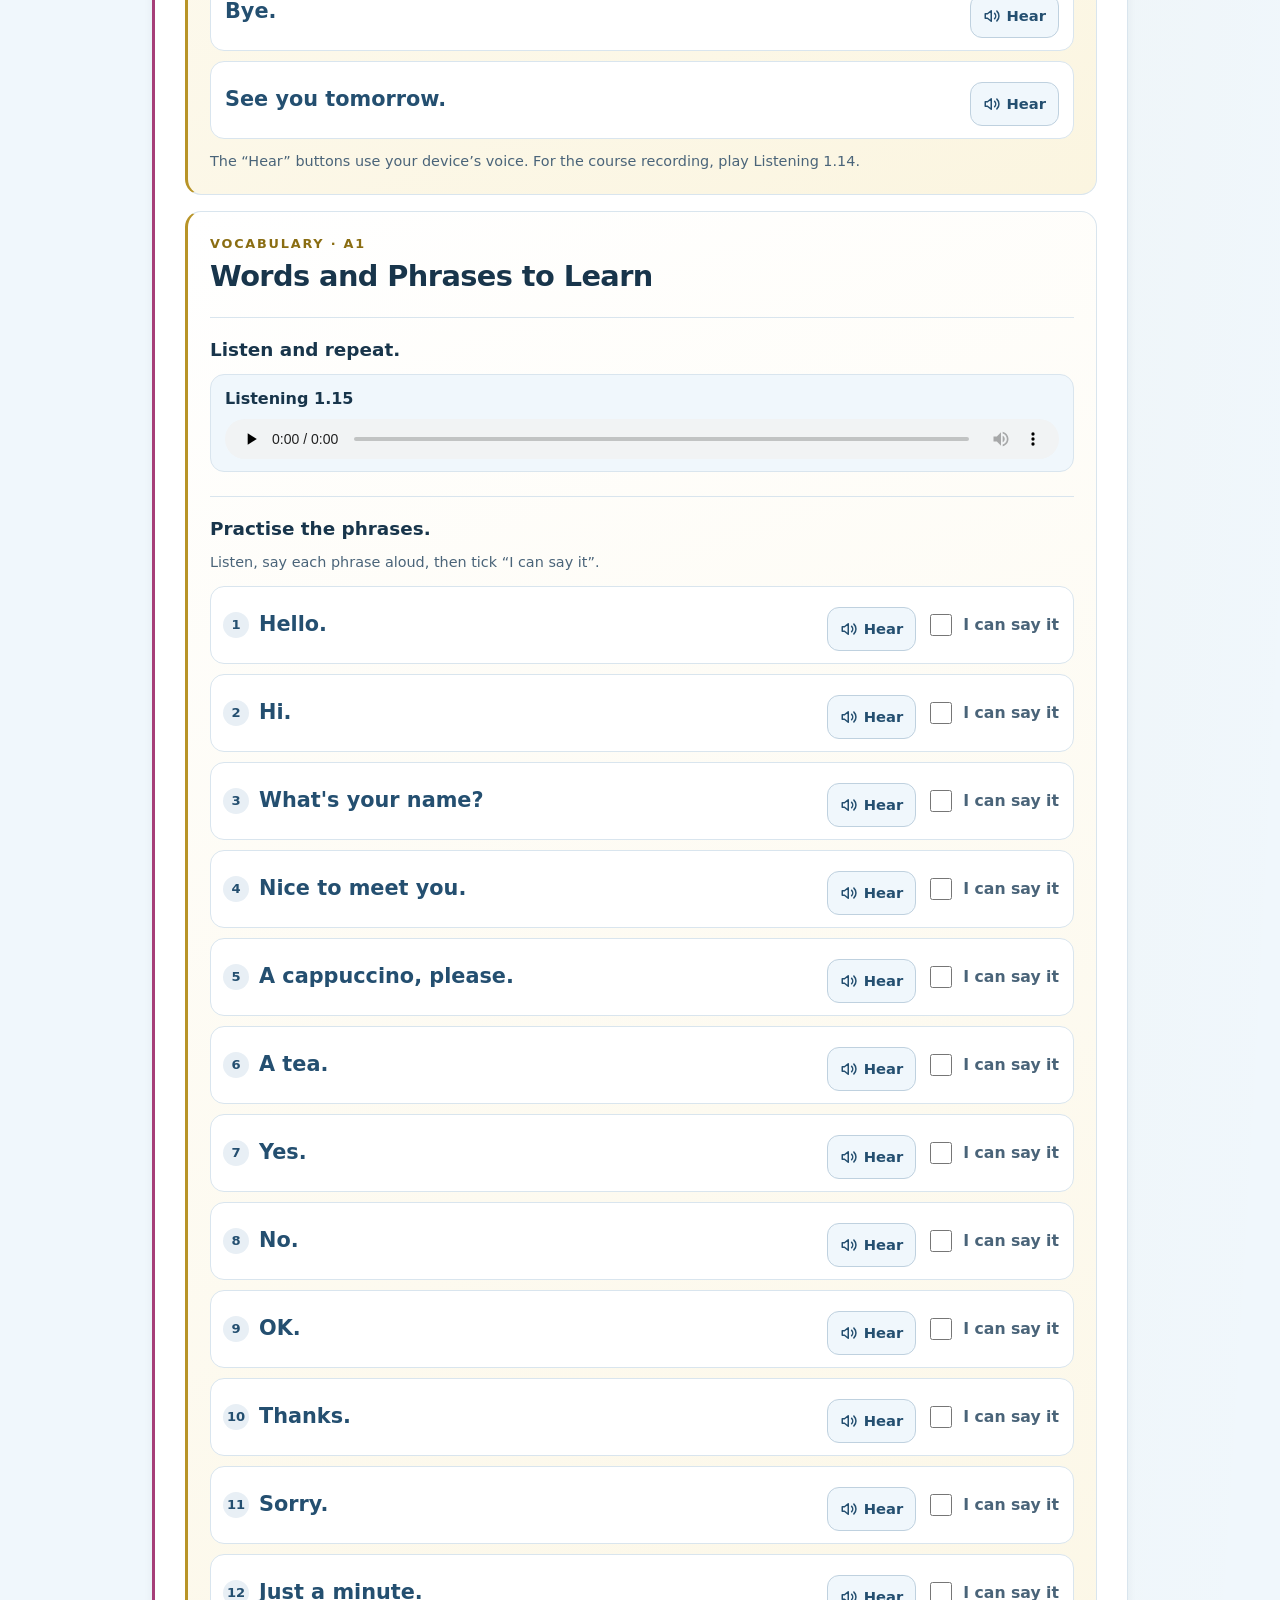
==== commit d8bdde86: "Update print statement from 'Hello' to 'Goodbye'" ====
--- a/index.html
+++ b/index.html
@@ -1,8 +1,9 @@
 <!DOCTYPE html>
 <html lang="en">
 <head>
-<meta charset="UTF-8"><meta name="viewport" content="width=device-width,initial-scale=1">
-<meta name="theme-color" content="#171410">
+<meta charset="UTF-8">
+<meta name="viewport" content="width=device-width,initial-scale=1">
+<meta name="theme-color" content="#F0F7FC">
 <link rel="manifest" href="manifest.webmanifest">
 <link rel="icon" type="image/png" href="icon-192.png">
 <link rel="apple-touch-icon" href="icon-180.png">
@@ -10,444 +11,2851 @@
 <meta name="apple-mobile-web-app-capable" content="yes">
 <meta name="apple-mobile-web-app-title" content="NIR A1">
 <meta name="apple-mobile-web-app-status-bar-style" content="black-translucent">
-<meta name="description" content="NIR Academy A1 English course dashboard with 12 units, listening, speaking, grammar and home practice.">
-<title>NIR Academy | A1 Learning Path</title>
-<style>
-:root{--bg:#171410;--panel:#211d18;--panel2:#2a241c;--line:#3b3227;--gold:#d4af37;--gold2:#f0d878;--text:#f8f4e9;--muted:#b8afa0;--green:#9ee2c0;--red:#f2a08d}
-*{box-sizing:border-box}html{scroll-behavior:smooth}body{margin:0;background:radial-gradient(ellipse at 82% 0%,#d4af3710,transparent 30%),var(--bg);color:var(--text);font-family:Inter,system-ui,-apple-system,"Segoe UI",sans-serif}button,a{font:inherit}button{cursor:pointer}a{color:inherit;text-decoration:none}.app{min-height:100vh;display:grid;grid-template-columns:235px minmax(0,1fr)}.sidebar{background:#191611;border-right:1px solid var(--line);padding:25px 16px;display:flex;flex-direction:column;gap:28px}.brand{display:flex;align-items:center;gap:10px;padding:0 8px}.logo{width:42px;height:42px;border-radius:13px;background:linear-gradient(135deg,#f0d878,#b58a1e);color:#201a0c;display:grid;place-items:center;font-weight:950;font-size:20px}.brand b{font-size:14px;letter-spacing:.1em}.brand small{display:block;font-size:9px;color:var(--muted);letter-spacing:.15em;margin-top:4px}.nav-label{font-size:9px;color:#817768;letter-spacing:.17em;text-transform:uppercase;padding:0 12px;margin-bottom:9px}.nav{display:grid;gap:5px}.nav a{padding:11px 12px;border-radius:12px;color:var(--muted);font-size:12px;display:flex;gap:11px;align-items:center}.nav a:hover,.nav a.active{background:#d4af3715;color:var(--gold2)}.nav a.active{box-shadow:inset 3px 0 var(--gold)}.nav-icon{width:19px;text-align:center;font-size:16px}.side-note{margin-top:auto;padding:15px;border:1px solid var(--line);border-radius:16px;background:linear-gradient(140deg,#30271a,#211c16)}.side-note b{font-size:12px}.side-note p{font-size:10px;color:var(--muted);line-height:1.6;margin:8px 0 0}.main{min-width:0;padding:25px clamp(17px,3.6vw,48px) 40px;max-width:1550px;width:100%;margin:auto}.topbar{display:flex;justify-content:space-between;align-items:center;gap:15px;margin-bottom:25px}.crumb{font-size:11px;color:var(--muted)}.crumb b{color:var(--text)}.top-right{display:flex;align-items:center;gap:10px}.iconbtn{border:1px solid var(--line);border-radius:12px;background:var(--panel);color:var(--text);width:39px;height:39px}.profile{display:flex;align-items:center;gap:9px}.avatar{width:37px;height:37px;border-radius:12px;background:linear-gradient(135deg,#f1c7a4,#bd795a);display:grid;place-items:center;color:#392117;font-weight:900}.profile b{font-size:11px}.profile small{display:block;color:var(--muted);font-size:9px;margin-top:3px}.hero{position:relative;overflow:hidden;border:1px solid #584624;border-radius:24px;padding:clamp(23px,3.7vw,39px);background:linear-gradient(110deg,#30271a,#292219 60%,#382a19);display:grid;grid-template-columns:1.4fr .7fr;align-items:center;gap:20px}.eyebrow{font-size:9px;letter-spacing:.17em;color:var(--gold2);font-weight:850;text-transform:uppercase}.hero h1{font-size:clamp(31px,4vw,47px);letter-spacing:-.05em;line-height:1.06;margin:14px 0 12px}.hero h1 span{color:var(--gold2)}.hero p{font-size:12px;color:#c8bdab;line-height:1.75;max-width:520px;margin:0}.actions{display:flex;gap:10px;flex-wrap:wrap;margin-top:22px}.btn{padding:11px 15px;border:0;border-radius:11px;font-size:11px;font-weight:850}.primary{background:var(--gold);color:#241e10}.secondary{background:#ffffff0b;color:var(--text);border:1px solid #ffffff25}.hero-art{display:grid;place-items:center;min-height:175px;position:relative}.course-book{width:130px;height:158px;border-radius:10px 17px 17px 10px;background:linear-gradient(135deg,#f0d878,#b78b20);box-shadow:12px 16px 30px #0006,inset 8px 0 #8e6818;color:#2a210e;display:flex;flex-direction:column;justify-content:center;align-items:center;transform:rotate(6deg);text-align:center;position:relative}.course-book:before{content:"";position:absolute;left:14px;top:0;bottom:0;width:2px;background:#fff8}.course-book .star{font-size:34px}.course-book b{font-size:14px;line-height:1.15;margin-top:8px}.course-book small{font-size:9px;letter-spacing:.18em;margin-top:8px}.float{position:absolute;padding:9px 11px;border:1px solid #ffffff24;background:#211d18e8;border-radius:11px;font-size:9px;box-shadow:0 8px 24px #0003}.float b{color:var(--gold2);font-size:11px}.float.a{top:4px;right:0}.float.b{bottom:7px;left:0}.stats{display:grid;grid-template-columns:repeat(4,minmax(0,1fr));gap:12px;margin:17px 0 30px}.stat{border:1px solid var(--line);border-radius:15px;background:#211d18;padding:15px;display:flex;align-items:center;gap:11px}.stat-icon{width:36px;height:36px;border-radius:11px;background:#d4af3716;color:var(--gold2);display:grid;place-items:center;font-size:16px;flex-shrink:0}.stat strong{font-size:18px;letter-spacing:-.04em;display:block}.stat small{font-size:9px;color:var(--muted);display:block;margin-top:4px}.sectionhead{display:flex;justify-content:space-between;align-items:end;gap:15px;margin-bottom:15px}.sectionhead h2{font-size:20px;letter-spacing:-.035em;margin:0}.sectionhead p{font-size:10px;color:var(--muted);margin:6px 0 0}.filters{display:flex;gap:7px;flex-wrap:wrap;margin:0 0 15px}.filter{padding:8px 11px;border:1px solid var(--line);border-radius:10px;background:var(--panel);color:var(--muted);font-size:10px}.filter.active{background:#d4af3717;border-color:#92762c;color:var(--gold2)}.search{margin-left:auto;min-width:180px;max-width:260px;flex:1;background:var(--panel);border:1px solid var(--line);border-radius:10px;color:var(--text);padding:8px 11px;font-size:10px;outline:none}.units{display:grid;grid-template-columns:repeat(3,minmax(0,1fr));gap:13px}.unit{border:1px solid var(--line);border-radius:17px;background:var(--panel);overflow:hidden;transition:.2s}.unit:hover{transform:translateY(-3px);border-color:#78612e}.cover{height:104px;padding:14px 15px;position:relative;display:flex;align-items:end;overflow:hidden}.cover:after{content:"";position:absolute;width:140px;height:140px;border:1px solid #ffffff3c;border-radius:50%;right:-25px;top:-65px;box-shadow:0 0 0 17px #ffffff0c,0 0 0 34px #ffffff08}.c1{background:linear-gradient(125deg,#59417c,#b66d91)}.c2{background:linear-gradient(125deg,#245e61,#6db69b)}.c3{background:linear-gradient(125deg,#9a542f,#e5b76c)}.c4{background:linear-gradient(125deg,#3e5685,#82a9d5)}.c5{background:linear-gradient(125deg,#70552c,#c9a85b)}.c6{background:linear-gradient(125deg,#8c4e66,#df9eaa)}.c7{background:linear-gradient(125deg,#3d6a4e,#8fbd7b)}.c8{background:linear-gradient(125deg,#6a477b,#b29ad7)}.c9{background:linear-gradient(125deg,#326a78,#81c4cf)}.c10{background:linear-gradient(125deg,#7c553b,#d5a77b)}.c11{background:linear-gradient(125deg,#4e5667,#a5afbd)}.c12{background:linear-gradient(125deg,#8b6430,#e6c46a)}.unitnum{position:absolute;top:12px;left:14px;font-size:9px;letter-spacing:.13em;color:#ffffffc9;font-weight:850}.cover .emoji{position:absolute;right:17px;top:22px;font-size:38px;filter:drop-shadow(0 5px 5px #0002)}.cover h3{position:relative;z-index:1;margin:0;font-size:17px;line-height:1.08;max-width:80%;letter-spacing:-.03em}.unitbody{padding:14px}.unitmeta{display:flex;justify-content:space-between;gap:6px;color:var(--muted);font-size:9px;margin-bottom:10px}.state{color:var(--gold2);font-weight:800}.unitbody p{font-size:10px;line-height:1.55;color:#c3b9a9;margin:0 0 12px;min-height:31px}.tags{display:flex;flex-wrap:wrap;gap:5px;margin-bottom:13px}.tag{font-size:8px;color:#d3c7b5;border:1px solid #40372b;padding:5px 6px;border-radius:6px}.unitfoot{display:flex;align-items:center;justify-content:space-between;gap:7px}.progress{height:4px;background:#40382d;border-radius:9px;overflow:hidden;margin-bottom:12px}.progress span{height:100%;display:block;background:var(--gold);border-radius:9px}.open{background:none;border:0;color:var(--gold2);font-size:10px;font-weight:850;padding:4px 0}.unitfoot small{color:var(--muted);font-size:9px}.below{display:grid;grid-template-columns:1.15fr .85fr;gap:14px;margin-top:27px}.panel{border:1px solid var(--line);background:var(--panel);border-radius:17px;padding:19px}.panel h3{font-size:14px;margin:0}.panel>p{font-size:10px;color:var(--muted);margin:6px 0 15px}.featurelist{display:grid;gap:9px}.feature{display:flex;align-items:center;gap:11px;border:1px solid #ffffff0c;border-radius:12px;padding:11px;background:#ffffff03}.ficon{width:34px;height:34px;border-radius:10px;background:#a78bfa20;color:#c4b5fd;display:grid;place-items:center}.feature b{font-size:10px;display:block}.feature small{display:block;color:var(--muted);font-size:9px;margin-top:4px}.homebox{padding:15px;background:linear-gradient(140deg,#35291b,#242019);border:1px solid #514127;border-radius:13px}.homebox label{font-size:9px;color:var(--gold2);font-weight:850;letter-spacing:.12em;text-transform:uppercase}.homebox h4{font-size:16px;margin:10px 0 6px}.homebox p{font-size:10px;color:var(--muted);line-height:1.6}.homebox button{width:100%;margin-top:7px}footer{display:flex;justify-content:space-between;gap:12px;border-top:1px solid var(--line);margin-top:30px;padding-top:18px;color:#817768;font-size:9px}.toast{position:fixed;bottom:22px;left:50%;transform:translate(-50%,18px);opacity:0;pointer-events:none;background:#f0d878;color:#241e10;padding:12px 16px;border-radius:11px;font-size:11px;font-weight:850;z-index:30;box-shadow:0 10px 30px #0005;transition:.25s}.toast.show{opacity:1;transform:translate(-50%,0)}.mobile-menu{display:none}.empty{display:none;padding:25px;text-align:center;color:var(--muted);border:1px dashed var(--line);border-radius:14px;font-size:12px}
-@media(max-width:1080px){.app{grid-template-columns:205px 1fr}.units{grid-template-columns:repeat(2,minmax(0,1fr))}.stats{grid-template-columns:repeat(2,minmax(0,1fr))}}
-@media(max-width:760px){.app{display:block}.sidebar{display:flex;position:fixed;z-index:35;top:0;bottom:0;left:0;width:min(285px,calc(100vw - 56px));padding:80px 18px 28px;overflow-y:auto;overscroll-behavior:contain;-webkit-overflow-scrolling:touch;background:rgba(27,24,19,.97);-webkit-backdrop-filter:blur(16px);backdrop-filter:blur(16px);border-right:1px solid rgba(212,175,55,.38);box-shadow:18px 0 50px rgba(0,0,0,.55),0 0 0 1px rgba(0,0,0,.4);transform:translateX(-102%);visibility:hidden;transition:transform .28s ease,visibility .28s}.sidebar.open{transform:none;visibility:visible}.sidebar .nav-label{color:#a79d8b}.sidebar .nav a,.sidebar .nav .navbtn{color:#e0d7c5;padding:13px 12px}.sidebar .nav a:hover,.sidebar .nav a.active,.sidebar .nav .navbtn:hover{color:var(--gold2)}.nav-overlay{display:block;position:fixed;inset:0;z-index:30;background:rgba(8,6,3,.62);opacity:0;visibility:hidden;transition:opacity .28s,visibility .28s}.nav-overlay.show{opacity:1;visibility:visible}body.nav-open{overflow:hidden}.iconbtn.mobile-menu{display:grid;position:relative;z-index:36;width:44px;height:44px}.iconbtn.mobile-menu[aria-expanded="true"]{border-color:rgba(212,175,55,.6);color:var(--gold2);background:#2a241c}.main{padding:18px 14px 30px}.mobile-menu{display:inline-block}.topbar{margin-bottom:18px}.profile>div:last-child{display:none}.hero{grid-template-columns:1fr;padding:24px 20px}.hero-art{min-height:165px}.course-book{width:110px;height:132px}.float.a{right:3%}.float.b{left:3%}.hero h1{font-size:35px}.stats{gap:8px}.stat{padding:11px;gap:8px}.stat strong{font-size:16px}.stat-icon{width:31px;height:31px}.units{grid-template-columns:1fr}.cover{height:125px}.below{grid-template-columns:1fr}.sectionhead h2{font-size:18px}.search{order:3;max-width:none;flex-basis:100%}.filters{align-items:stretch}footer{flex-direction:column}}
-
-/* ===== Navigation menu (mobile) ===== */
-@media(min-width:761px){.iconbtn.mobile-menu,.nav-overlay{display:none}}
-.burger{position:relative;display:block;width:18px;height:14px}
-.burger i{position:absolute;left:0;width:18px;height:2px;border-radius:2px;background:currentColor;transition:transform .25s ease,opacity .2s ease}
-.burger i:nth-child(1){top:0}.burger i:nth-child(2){top:6px}.burger i:nth-child(3){top:12px}
-#menuBtn[aria-expanded="true"] .burger i:nth-child(1){transform:translateY(6px) rotate(45deg)}
-#menuBtn[aria-expanded="true"] .burger i:nth-child(2){opacity:0}
-#menuBtn[aria-expanded="true"] .burger i:nth-child(3){transform:translateY(-6px) rotate(-45deg)}
-/* ===== Settings: shared UI ===== */
-:focus-visible{outline:2px solid var(--gold2);outline-offset:2px}
-.search:focus-visible{outline:2px solid var(--gold2);outline-offset:1px}
-.iconbtn{display:grid;place-items:center;padding:0}
-.gear{width:18px;height:18px;fill:none;stroke:currentColor;stroke-width:2;stroke-linecap:round;stroke-linejoin:round;display:block}
-.nav .navbtn{width:100%;text-align:left;background:none;border:0;padding:11px 12px;border-radius:12px;color:var(--muted);font-size:12px;display:flex;gap:11px;align-items:center}
-.nav .navbtn:hover,.nav .navbtn[aria-expanded="true"]{background:#d4af3715;color:var(--gold2)}
-.nav .navbtn .nav-icon{display:grid;place-items:center}
-.iconbtn:hover{border-color:#78612e;color:var(--gold2)}
-/* ===== Settings: drawer ===== */
-body.settings-open{overflow:hidden}
-.s-overlay{position:fixed;inset:0;background:#000b;z-index:40;opacity:0;visibility:hidden;transition:opacity .25s,visibility .25s}
-.s-overlay.show{opacity:1;visibility:visible}
-.s-drawer{--sf:1;position:fixed;top:0;right:0;bottom:0;width:min(440px,100vw);background:#1c1813;border-left:1px solid var(--line);z-index:41;display:flex;flex-direction:column;transform:translateX(100%);visibility:hidden;transition:transform .3s ease,visibility .3s;box-shadow:-18px 0 50px #0008;color-scheme:dark}
-.s-drawer.open{transform:none;visibility:visible}
-.s-drawer:focus{outline:none}
-.s-head{display:flex;justify-content:space-between;align-items:flex-start;gap:12px;padding:20px 20px 16px;border-bottom:1px solid var(--line)}
-.s-head h2{margin:8px 0 6px;font-size:calc(22px*var(--sf));letter-spacing:-.03em}
-.s-head p{margin:0;font-size:calc(12px*var(--sf));color:var(--muted);line-height:1.55}
-.s-head .iconbtn{flex-shrink:0;width:44px;height:44px;font-size:16px}
-.s-body{flex:1;overflow-y:auto;overscroll-behavior:contain;padding:18px 20px;display:grid;gap:16px;align-content:start}
-.s-group{border:1px solid var(--line);border-radius:14px;background:var(--panel);padding:2px 15px;min-width:0}
-.s-group h3{font-size:calc(10px*var(--sf));letter-spacing:.16em;text-transform:uppercase;color:var(--gold2);margin:14px 0 2px}
-.s-row{padding:14px 0;border-bottom:1px solid #ffffff0d;min-width:0}
-.s-row:last-child{border-bottom:0}
-.s-top{display:flex;align-items:center;flex-wrap:wrap;gap:4px 8px;margin-bottom:5px}
-.s-label{font-size:calc(13px*var(--sf));font-weight:800;color:var(--text);padding:0}
-.s-help{display:block;font-size:calc(11px*var(--sf));color:var(--muted);line-height:1.55;margin-bottom:10px}
-.s-tag{display:inline-block;font-size:calc(9px*var(--sf));font-weight:850;letter-spacing:.08em;text-transform:uppercase;border:1px solid #6f5a25;color:var(--gold2);border-radius:6px;padding:2px 6px;white-space:nowrap}
-.s-tag.live{border-color:#2f6a52;color:var(--green)}
-.s-select{width:100%;min-height:44px;background:var(--panel2);color:var(--text);border:1px solid #5a4a2b;border-radius:10px;padding:10px 12px;font:inherit;font-size:calc(13px*var(--sf))}
-fieldset.s-fieldset{border:0;padding:0;margin:0;min-width:0}
-fieldset.s-fieldset legend{padding:0;display:flex;align-items:center;flex-wrap:wrap;gap:4px 8px;margin-bottom:5px}
-.seg{display:grid;grid-template-columns:repeat(4,minmax(0,1fr));gap:6px}
-.seg label{position:relative;display:block}
-.seg input{position:absolute;inset:0;width:100%;height:100%;margin:0;opacity:0;cursor:pointer}
-.seg span{display:block;text-align:center;padding:12px 2px;min-height:44px;border:1px solid var(--line);border-radius:10px;background:var(--panel2);font-size:calc(12px*var(--sf));font-weight:800;color:var(--muted)}
-.seg input:checked+span{background:#d4af3722;border-color:var(--gold);color:var(--gold2)}
-.seg input:focus-visible+span{outline:2px solid var(--gold2);outline-offset:2px}
-.switchrow{display:flex;align-items:center;justify-content:space-between;gap:14px}
-.switchrow .s-help{margin:0}
-.switch{position:relative;display:block;flex-shrink:0;cursor:pointer;padding:9px 0}
-.switch input{position:absolute;opacity:0;width:100%;height:100%;inset:0;margin:0;cursor:pointer}
-.track{display:block;width:48px;height:28px;border-radius:99px;background:#463d30;border:1px solid #7a6b53;position:relative;transition:background .2s,border-color .2s}
-.track:after{content:"";position:absolute;top:3px;left:3px;width:20px;height:20px;border-radius:50%;background:#e8dfcc;transition:transform .2s}
-.switch input:checked+.track{background:var(--gold);border-color:var(--gold)}
-.switch input:checked+.track:after{transform:translateX(20px);background:#241e10}
-.switch input:focus-visible+.track{outline:2px solid var(--gold2);outline-offset:3px}
-.s-foot{border-top:1px solid var(--line);padding:14px 20px 18px;background:#1c1813}
-.s-status{font-size:calc(11px*var(--sf));min-height:16px;color:var(--green);margin:0 0 8px;line-height:1.4}
-.s-privacy{font-size:calc(11px*var(--sf));color:var(--muted);line-height:1.6;margin:0 0 13px}
-.s-actions{display:flex;gap:10px}
-.s-actions .btn{flex:1;min-height:46px;font-size:calc(12px*var(--sf))}
-.toast{z-index:60}
-@media(max-width:480px){.s-head,.s-body,.s-foot{padding-left:16px;padding-right:16px}.s-actions{flex-direction:column-reverse}}
-/* ===== Settings: larger text ===== */
-html.large-text .s-drawer{--sf:1.2}
-html.large-text .tag{font-size:11px}
-html.large-text .brand small,html.large-text .nav-label,html.large-text .eyebrow,html.large-text .profile small,html.large-text .stat small,html.large-text .unitmeta,html.large-text .unitfoot small,html.large-text .float,html.large-text .homebox label,html.large-text footer,html.large-text .feature small,html.large-text .unitnum{font-size:12px}
-html.large-text .side-note p,html.large-text .sectionhead p,html.large-text .filter,html.large-text .search,html.large-text .unitbody p,html.large-text .open,html.large-text .panel>p,html.large-text .feature b,html.large-text .homebox p{font-size:13.5px}
-html.large-text .crumb,html.large-text .profile b,html.large-text .btn,html.large-text .float b,html.large-text .toast{font-size:13.5px}
-html.large-text .nav a,html.large-text .nav .navbtn,html.large-text .side-note b,html.large-text .hero p{font-size:14.5px}
-html.large-text .stat strong{font-size:21px}
-html.large-text .unit .cover h3{font-size:19px}
-/* ===== Settings: reduced motion (user toggle + OS preference) ===== */
-html.reduce-motion{scroll-behavior:auto!important}
-html.reduce-motion *,html.reduce-motion *:before,html.reduce-motion *:after{animation:none!important;transition:none!important;scroll-behavior:auto!important}
-html.reduce-motion .unit:hover{transform:none}
-@media(prefers-reduced-motion:reduce){
-html{scroll-behavior:auto!important}
-*,*:before,*:after{animation:none!important;transition:none!important;scroll-behavior:auto!important}
-.unit:hover{transform:none}
-}
-/* ===== Light theme (blue / white / gold) + larger type: overrides only ===== */
-:root{--bg:#F0F7FC;--panel:#FFFFFF;--panel2:#F0F7FC;--line:#D9E5EE;--gold:#B89427;--gold2:#8A6D12;--text:#18354B;--muted:#4A6479;--green:#1F7A56;--red:#B3402A;--primary:#244F70}
-body{background:radial-gradient(ellipse at 82% 0%,#b8942714,transparent 32%),var(--bg)}
-.app{grid-template-columns:260px minmax(0,1fr)}
-.sidebar{background:#FFFFFF;border-right-color:var(--line)}
-.logo{background:linear-gradient(135deg,#d9bb55,#B89427);color:#18354B}
-.nav-label{color:var(--muted)}
-.nav a{color:var(--text)}
-.nav a:hover,.nav a.active,.nav .navbtn:hover,.nav .navbtn[aria-expanded="true"]{background:rgba(36,79,112,.08);color:var(--primary)}
-.nav .navbtn{color:var(--text)}
-.side-note{background:linear-gradient(140deg,#FBF5E0,#FFFFFF);border-color:#E8D9A8}
-.iconbtn:hover{border-color:#B89427;color:var(--primary)}
-.hero{border-color:var(--line);background:linear-gradient(110deg,#FFFFFF,#E8F2F9 65%,#F5EBC8)}
-.hero p{color:#35546b}
-.hero-art{min-height:200px}
-.primary{background:var(--primary);color:#fff}
-.secondary{background:#fff;color:var(--primary);border:1px solid #BFD1DF}
-.course-book{box-shadow:12px 16px 30px rgba(24,53,75,.25),inset 8px 0 #8e6818}
-.float{background:rgba(255,255,255,.95);border-color:var(--line);box-shadow:0 8px 24px rgba(24,53,75,.12)}
-.stat{background:#fff}
-.stat,.unit,.panel{box-shadow:0 1px 4px rgba(24,53,75,.06)}
-.filter{color:var(--text)}
-.filter.active{background:rgba(184,148,39,.14);border-color:#B89427;color:#6B530B}
-.search::placeholder{color:#6b8397}
-.unit:hover{border-color:#B89427}
-.cover h3{color:#fff;text-shadow:0 1px 6px rgba(0,0,0,.35)}
-.unitbody p{color:#35546b}
-.tag{color:#35546b;border-color:var(--line);background:#F0F7FC}
-.progress{background:#DCE8F1}
-.open{color:var(--primary)}
-.ficon{background:rgba(36,79,112,.08);color:var(--primary)}
-.feature{border-color:var(--line);background:#F8FBFE}
-.homebox{background:linear-gradient(140deg,#FBF5E0,#FFFFFF);border-color:#E8D9A8}
-footer{color:var(--muted)}
-.toast{background:var(--primary);color:#fff}
-/* navigation menu + overlays */
-.nav-overlay{background:rgba(24,53,75,.5)}
-.iconbtn.mobile-menu[aria-expanded="true"]{background:#fff;color:var(--primary);border-color:#B89427}
-@media(max-width:760px){
-.sidebar{background:rgba(255,255,255,.98);border-right:1px solid rgba(184,148,39,.55);box-shadow:18px 0 50px rgba(24,53,75,.28)}
-.sidebar .nav-label{color:var(--muted)}
-.sidebar .nav a,.sidebar .nav .navbtn{color:var(--text)}
-.sidebar .nav a:hover,.sidebar .nav a.active,.sidebar .nav .navbtn:hover{color:var(--primary)}
-}
-/* settings drawer */
-.s-overlay{background:rgba(24,53,75,.5)}
-.s-drawer{background:#F0F7FC;border-left-color:var(--line);box-shadow:-18px 0 50px rgba(24,53,75,.25);color-scheme:light}
-.s-foot{background:#fff}
-.s-group{background:#fff}
-.s-row{border-bottom-color:var(--line)}
-.s-select{background:#F0F7FC;border-color:#BFD1DF;color:var(--text)}
-.s-tag{border-color:#B89427}
-.s-tag.live{border-color:#1F7A56}
-.seg span{background:#F0F7FC;color:var(--text)}
-.seg input:checked+span{background:rgba(36,79,112,.1);border-color:var(--primary);color:var(--primary)}
-.track{background:#C9D8E4;border-color:#8FA7BA}
-.track:after{background:#fff;box-shadow:0 1px 3px rgba(0,0,0,.3)}
-.switch input:checked+.track{background:var(--primary);border-color:var(--primary)}
-.switch input:checked+.track:after{background:#fff}
-/* larger text: default sizes */
-.brand b,.course-book b{font-size:16px}
-.brand small,.nav-label,.eyebrow,.profile small,.stat small,.unitmeta,.unitfoot small,.float,.homebox label,footer,.feature small,.unitnum,.course-book small{font-size:13px}
-.tag{font-size:12.5px}
-.side-note p,.sectionhead p,.filter,.search,.unitbody p,.open,.panel>p,.feature b,.homebox p{font-size:14.5px}
-.crumb,.profile b,.btn,.float b,.toast,.empty{font-size:15px}
-.nav a,.nav .navbtn,.side-note b,.hero p{font-size:16px}
-.hero h1{font-size:clamp(34px,4.4vw,52px)}
-.sectionhead h2{font-size:26px}
-.panel h3{font-size:18px}
-.cover h3{font-size:21px}
-.homebox h4{font-size:20px}
-.stat strong{font-size:22px}
-.s-head h2{font-size:calc(26px*var(--sf))}
-.s-head p{font-size:calc(15px*var(--sf))}
-.s-group h3{font-size:calc(13px*var(--sf))}
-.s-label{font-size:calc(16px*var(--sf))}
-.s-help,.s-status,.s-privacy{font-size:calc(14px*var(--sf))}
-.s-tag{font-size:calc(12px*var(--sf))}
-.s-select{font-size:calc(16px*var(--sf))}
-.seg span{font-size:calc(15px*var(--sf))}
-.s-actions .btn{font-size:calc(15px*var(--sf))}
-@media(min-width:761px){.cover{height:116px}}
-@media(max-width:760px){.hero h1{font-size:40px}.sectionhead h2{font-size:24px}.stat strong{font-size:20px}}
-/* larger text: user setting (Settings > Larger text) */
-html.large-text .brand b,html.large-text .course-book b{font-size:18px}
-html.large-text .brand small,html.large-text .nav-label,html.large-text .eyebrow,html.large-text .profile small,html.large-text .stat small,html.large-text .unitmeta,html.large-text .unitfoot small,html.large-text .float,html.large-text .homebox label,html.large-text footer,html.large-text .feature small,html.large-text .unitnum,html.large-text .course-book small{font-size:14.5px}
-html.large-text .tag{font-size:14px}
-html.large-text .side-note p,html.large-text .sectionhead p,html.large-text .filter,html.large-text .search,html.large-text .unitbody p,html.large-text .open,html.large-text .panel>p,html.large-text .feature b,html.large-text .homebox p{font-size:16px}
-html.large-text .crumb,html.large-text .profile b,html.large-text .btn,html.large-text .float b,html.large-text .toast,html.large-text .empty{font-size:17px}
-html.large-text .nav a,html.large-text .nav .navbtn,html.large-text .side-note b,html.large-text .hero p{font-size:18px}
-html.large-text .hero h1{font-size:clamp(38px,5vw,58px)}
-html.large-text .sectionhead h2{font-size:29px}
-html.large-text .panel h3{font-size:20px}
-html.large-text .unit .cover h3{font-size:23px}
-html.large-text .homebox h4{font-size:22px}
-html.large-text .stat strong{font-size:25px}
-@media(max-width:760px){html.large-text .hero h1{font-size:44px}html.large-text .sectionhead h2{font-size:27px}html.large-text .stat strong{font-size:23px}}
-</style>
+<meta name="description" content="NIR Academy A1 English course, Unit 1: Lesson 1A, Lesson 1B and Practical English Episode 1.">
+<title>NIR Academy | Unit 1 · A1 Learning Path</title>
+<link rel="stylesheet" href="unit-1.css">
+<link rel="stylesheet" href="unit-notes.css">
 </head>
 <body>
-<div class="nav-overlay" id="navOverlay" aria-hidden="true"></div>
-<div class="app">
-<aside class="sidebar" id="sidebar">
-<a class="brand" href="#home"><div class="logo">N</div><div><b>NIR ACADEMY</b><small>ENGLISH LEARNING</small></div></a>
-<div><div class="nav-label">Learning space</div><nav class="nav">
-<a class="active" href="#home"><span class="nav-icon">⌂</span>Dashboard</a><a href="#units"><span class="nav-icon">▤</span>Course units</a><a href="#practice"><span class="nav-icon">◉</span>Home practice</a><a href="#resources"><span class="nav-icon">♫</span>Audio & resources</a><a href="#progress"><span class="nav-icon">↗</span>My progress</a>
-</nav></div>
-<div><div class="nav-label">Learning tools</div><nav class="nav"><a href="#practice"><span class="nav-icon">✧</span>AI speaking partner</a><a href="#resources"><span class="nav-icon">▣</span>Vocabulary notebook</a></nav></div>
-<div><div class="nav-label">Preferences</div><nav class="nav" aria-label="Preferences"><button type="button" class="navbtn" id="navSettings" data-settings-open aria-haspopup="dialog" aria-expanded="false" aria-controls="settingsDrawer"><span class="nav-icon" aria-hidden="true"><svg class="gear" focusable="false"><use href="#icon-gear"/></svg></span>Settings</button></nav></div>
-<div class="side-note"><b>✦ Learn a little every day</b><p>Listen, speak, practise and review. Your progress grows one lesson at a time.</p></div>
-</aside>
-<main class="main" id="home">
-<header class="topbar"><div style="display:flex;align-items:center;gap:10px"><button class="iconbtn mobile-menu" id="menuBtn" type="button" aria-label="Open menu" aria-expanded="false" aria-controls="sidebar"><span class="burger" aria-hidden="true"><i></i><i></i><i></i></span></button><div class="crumb">Learning space / <b>Level A1</b></div></div><div class="top-right"><button class="iconbtn" id="notify" aria-label="Notifications">♧</button><button class="iconbtn" id="settingsBtn" type="button" data-settings-open aria-label="Open settings" aria-haspopup="dialog" aria-expanded="false" aria-controls="settingsDrawer"><svg class="gear" aria-hidden="true" focusable="false"><use href="#icon-gear"/></svg></button><div class="profile"><div class="avatar">S</div><div><b>Student Name</b><small>A1 · Beginner</small></div></div></div></header>
-<section class="hero"><div><div class="eyebrow">Your English journey starts here</div><h1>Build confidence.<br><span>One lesson at a time.</span></h1><p>Explore your A1 learning path with guided lessons, listening, speaking, grammar, vocabulary and extra activities to practise at home.</p><div class="actions"><a class="btn primary" href="#units">▶ &nbsp; Explore your units</a><a class="btn secondary" href="#practice">Home practice ↗</a></div></div><div class="hero-art"><div class="course-book"><div class="star">✦</div><b>ENGLISH<br>STARTER</b><small>LEVEL A1</small></div><div class="float a">YOUR COURSE<br><b>12 UNITS</b></div><div class="float b">✧ &nbsp;<b>Listen · Speak · Learn</b></div></div></section>
-<section class="stats" id="progress"><div class="stat"><div class="stat-icon">▤</div><div><strong>12</strong><small>Course units</small></div></div><div class="stat"><div class="stat-icon">♫</div><div><strong>6</strong><small>Practical English episodes</small></div></div><div class="stat"><div class="stat-icon">✓</div><div><strong>6</strong><small>Review & Check sections</small></div></div><div class="stat"><div class="stat-icon">✧</div><div><strong>A1</strong><small>Beginner level</small></div></div></section>
-<section id="units"><div class="sectionhead"><div><h2>Your A1 learning path</h2><p>Browse all 12 units from the contents you provided.</p></div></div>
-<div class="filters" id="filters"><button class="filter active" data-filter="all">All units · 12</button><button class="filter" data-filter="early">Units 1–4</button><button class="filter" data-filter="middle">Units 5–8</button><button class="filter" data-filter="later">Units 9–12</button><input class="search" id="search" placeholder="Search units or lesson titles…" aria-label="Search units"></div>
-<div class="units" id="unitGrid"></div><div class="empty" id="empty">No matching units. Try another search.</div>
-</section>
-<section class="below">
-<div class="panel" id="resources"><h3>Inside every unit</h3><p>Each unit opens into a book-style lesson experience.</p><div class="featurelist">
-<div class="feature"><div class="ficon">▧</div><div><b>Book pages & images</b><small>Page-by-page lesson layout, where licensed content is available.</small></div></div>
-<div class="feature"><div class="ficon">♫</div><div><b>Listening library</b><small>Audio player, replay controls and listening tasks.</small></div></div>
-<div class="feature"><div class="ficon">Aa</div><div><b>Grammar, vocabulary & pronunciation</b><small>Clear explanations, interactive practice and feedback.</small></div></div>
-<div class="feature"><div class="ficon">✓</div><div><b>Review & progress</b><small>Practice scores and completion tracking in a later connected version.</small></div></div>
-</div></div>
-<div class="panel" id="practice"><h3>Practise beyond the lesson</h3><p>Short activities help you use English in real life.</p><div class="homebox"><label>Extra activity preview</label><h4>At the coffee shop ☕</h4><p>Role-play ordering a drink, asking someone's name and responding politely. This sample activity is inspired by everyday A1 communication.</p><button class="btn primary" id="practiceBtn">Preview home practice →</button></div></div>
-</section>
-<footer><span>© 2026 NIR Academy · English learning experience</span><span>Pedagogy First. AI Enhanced. Future Ready.</span></footer>
-</main></div>
-<svg width="0" height="0" style="position:absolute" aria-hidden="true" focusable="false"><symbol id="icon-gear" viewBox="0 0 24 24"><circle cx="12" cy="12" r="3"/><path d="M19.4 15a1.65 1.65 0 0 0 .33 1.82l.06.06a2 2 0 0 1 0 2.83 2 2 0 0 1-2.83 0l-.06-.06a1.65 1.65 0 0 0-1.82-.33 1.65 1.65 0 0 0-1 1.51V21a2 2 0 0 1-2 2 2 2 0 0 1-2-2v-.09A1.65 1.65 0 0 0 9 19.4a1.65 1.65 0 0 0-1.82.33l-.06.06a2 2 0 0 1-2.83 0 2 2 0 0 1 0-2.83l.06-.06a1.65 1.65 0 0 0 .33-1.82 1.65 1.65 0 0 0-1.51-1H3a2 2 0 0 1-2-2 2 2 0 0 1 2-2h.09A1.65 1.65 0 0 0 4.6 9a1.65 1.65 0 0 0-.33-1.82l-.06-.06a2 2 0 0 1 0-2.83 2 2 0 0 1 2.83 0l.06.06a1.65 1.65 0 0 0 1.82.33H9a1.65 1.65 0 0 0 1-1.51V3a2 2 0 0 1 2-2 2 2 0 0 1 2 2v.09a1.65 1.65 0 0 0 1 1.51 1.65 1.65 0 0 0 1.82-.33l.06-.06a2 2 0 0 1 2.83 0 2 2 0 0 1 0 2.83l-.06.06a1.65 1.65 0 0 0-.33 1.82V9a1.65 1.65 0 0 0 1.51 1H21a2 2 0 0 1 2 2 2 2 0 0 1-2 2h-.09a1.65 1.65 0 0 0-1.51 1z"/></symbol></svg>
-<div class="s-overlay" id="settingsOverlay" aria-hidden="true"></div>
-<aside class="s-drawer" id="settingsDrawer" role="dialog" aria-modal="true" aria-labelledby="settingsTitle" aria-describedby="settingsIntro" tabindex="-1">
-<div class="s-head"><div><div class="eyebrow">Preferences</div><h2 id="settingsTitle">Settings</h2><p id="settingsIntro">Personalise how NIR Academy looks and feels on this device.</p></div><button type="button" class="iconbtn" id="settingsClose" aria-label="Close settings"><span aria-hidden="true">✕</span></button></div>
-<div class="s-body">
-<section class="s-group" aria-labelledby="gLearning"><h3 id="gLearning">Learning</h3>
-<div class="s-row"><div class="s-top"><label class="s-label" for="setLevel">Course level</label><span class="s-tag">Preference only</span></div><span class="s-help" id="helpLevel">Your preferred level. This dashboard currently contains A1 content only, so changing this does not unlock other levels.</span><select class="s-select" id="setLevel" aria-describedby="helpLevel"><option value="A1">A1 – Beginner</option><option value="A2">A2 – Elementary</option><option value="B1">B1 – Intermediate</option><option value="B2">B2 – Upper-intermediate</option><option value="C1">C1 – Advanced</option><option value="C2">C2 – Proficient</option></select></div>
-<div class="s-row"><div class="s-top"><label class="s-label" for="setLanguage">Interface language</label><span class="s-tag">Preference only</span></div><span class="s-help" id="helpLanguage">Your preferred language. The interface is not translated yet and stays in English.</span><select class="s-select" id="setLanguage" aria-describedby="helpLanguage"><option value="en">English</option><option value="fa">Persian (فارسی)</option><option value="tr">Turkish (Türkçe)</option></select></div>
-<div class="s-row"><fieldset class="s-fieldset" aria-describedby="helpSpeed"><legend><span class="s-label">Audio playback speed</span><span class="s-tag">Preference only</span></legend><span class="s-help" id="helpSpeed">Your default speed for future audio lessons. There is no audio player yet, so nothing is played.</span><div class="seg"><label><input type="radio" name="audioSpeed" value="0.75"><span>0.75x</span></label><label><input type="radio" name="audioSpeed" value="1"><span>1x</span></label><label><input type="radio" name="audioSpeed" value="1.25"><span>1.25x</span></label><label><input type="radio" name="audioSpeed" value="1.5"><span>1.5x</span></label></div></fieldset></div>
-</section>
-<section class="s-group" aria-labelledby="gDisplay"><h3 id="gDisplay">Display &amp; accessibility</h3>
-<div class="s-row switchrow"><div><div class="s-top"><label class="s-label" for="setLargeText">Larger text</label><span class="s-tag live">Works now</span></div><span class="s-help" id="helpLarge">Increases text size across the dashboard.</span></div><label class="switch"><input type="checkbox" role="switch" id="setLargeText" aria-describedby="helpLarge"><span class="track" aria-hidden="true"></span></label></div>
-<div class="s-row switchrow"><div><div class="s-top"><label class="s-label" for="setReduceMotion">Reduce animations</label><span class="s-tag live">Works now</span></div><span class="s-help" id="helpMotion">Turns off transitions and hover movement. Your device's reduced-motion setting is always respected.</span></div><label class="switch"><input type="checkbox" role="switch" id="setReduceMotion" aria-describedby="helpMotion"><span class="track" aria-hidden="true"></span></label></div>
-</section>
-<section class="s-group" aria-labelledby="gReminder"><h3 id="gReminder">Reminders</h3>
-<div class="s-row switchrow"><div><div class="s-top"><label class="s-label" for="setReminder">Daily practice reminder</label><span class="s-tag">Preference only</span></div><span class="s-help" id="helpReminder">Records that you would like a daily reminder. No notifications are sent yet and no browser permission is requested.</span></div><label class="switch"><input type="checkbox" role="switch" id="setReminder" aria-describedby="helpReminder"><span class="track" aria-hidden="true"></span></label></div>
-</section>
+<a class="skip" href="#main">Skip to lesson content</a>
+
+<header class="topbar">
+  <div class="wrap">
+    <a class="back" id="backHome" href="index.html"><span aria-hidden="true">←</span> Back to NIR Academy</a>
+    <p class="crumb">NIR Academy / Level A1 / <b>Unit 1</b></p>
+  </div>
+</header>
+
+<div class="wrap">
+  <section class="hero" aria-labelledby="unitTitle">
+    <div class="eyebrow">Level A1 · Unit 1</div>
+    <h1 id="unitTitle">A cappuccino, <span>please</span></h1>
+    <p class="lead">Meet people, introduce yourself and practise simple café conversations.</p>
+    <dl class="focus">
+      <div><dt>Grammar</dt><dd>Verb be (singular): I and you</dd></div>
+      <div><dt>Vocabulary</dt><dd>Numbers 0–10 · Days · Goodbye</dd></div>
+      <div><dt>Pronunciation</dt><dd>/h/ · /aɪ/ · /iː/</dd></div>
+    </dl>
+  </section>
 </div>
-<div class="s-foot"><p class="s-status" id="settingsStatus" role="status" aria-live="polite"></p><p class="s-privacy"><b>Privacy:</b> your preferences are stored only in this browser, on this device (localStorage). They are not sent to a server and do not sync to other devices.</p><div class="s-actions"><button type="button" class="btn secondary" id="resetSettings">Reset settings</button><button type="button" class="btn primary" id="saveSettings">Save preferences</button></div></div>
-</aside>
-<div class="toast" id="toast" role="status" aria-live="polite"></div>
+
+<nav class="tabs" aria-label="Unit 1 sections">
+  <div class="wrap">
+    <ul>
+      <li class="s-1a"><a href="#lesson-1a"><span class="n">1A</span>A cappuccino, please</a></li>
+      <li class="s-1b"><a href="#lesson-1b"><span class="n">1B</span>World music</a></li>
+      <li class="s-pe"><a href="#practical-english"><span class="n">PE</span>Practical English · Episode 1</a></li>
+    </ul>
+  </div>
+</nav>
+
+<main id="main" class="wrap">
+
+  <!--
+    HOW TO ADD REAL MEDIA (no other code changes needed)
+    Images: set data-image-src="images/unit-1/1a-1.png" (and data-image-alt="...") on the .media-slot figure.
+    Audio:  set data-audio-src="audio/unit-1/1a-listening-1.mp3" on the .audio-slot div.
+    Need more slots? Copy a whole <figure class="media-slot"> or <div class="audio-slot"> block and change its label.
+    For Unit 2, copy this file to unit-2.html and change the titles, ids and labels.
+  -->
+
+  <!-- ============ LESSON 1A ============ -->
+  <section class="lesson s-1a" id="lesson-1a" aria-labelledby="h-1a">
+    <div class="lesson-head">
+      <span class="badge">Lesson 1A</span>
+      <h2 id="h-1a">A cappuccino, please</h2>
+      <p class="note">Meet Helen, Tom and the barista in four café conversations.</p>
+    </div>
+
+    <h3 class="block-title">The story: A cappuccino, please</h3>
+    <div class="media-grid">
+      <figure class="media-slot">
+        <img
+          src="images/unit-1/image1.png"
+          alt="Helen, Tom and a barista in four café conversations"
+          loading="lazy"
+          style="width:100%;height:auto;display:block;border-radius:12px;"
+        >
+      </figure>
+    </div>
+
+    <h3 class="block-title">Listening</h3>
+    <div class="audio-list">
+      <div class="audio-slot" data-audio-src="audio/unit-1/track-1-02.mp3" data-label="Lesson 1A · Listening 1.2">
+        <div class="audio-meta"><b>Listening 1.2</b></div>
+        <audio controls preload="none" aria-label="Lesson 1A, Listening 1.2"></audio>
+      </div>
+    </div>
+
+    <section class="conversation-card" aria-labelledby="conversation-1-title">
+      <h3 id="conversation-1-title">Conversation 1 — A cappuccino, please</h3>
+      <p><strong>Barista 1:</strong> What's your name?</p>
+      <p><strong>Helen:</strong> Helen.</p>
+      <p><strong>Barista 1:</strong> Ellen?</p>
+      <p><strong>Helen:</strong> No, Helen.</p>
+      <p><strong>Barista 1:</strong> Helen. OK.</p>
+      <p><strong>Helen:</strong> A cappuccino, please.</p>
+    </section>
+
+    <section class="conversation-card" aria-labelledby="conversation-2-title">
+      <h3 id="conversation-2-title">Conversation 2 — Your cappuccino</h3>
+      <p><strong>Barista 2:</strong> Are you Diana?</p>
+      <p><strong>Helen:</strong> No, I'm not. I'm Helen.</p>
+      <p><strong>Barista 2:</strong> Sorry.</p>
+      <p><strong>Barista:</strong> Helen? Your cappuccino.</p>
+      <p><strong>Helen:</strong> Thanks.</p>
+    </section>
+
+    <section class="conversation-card" aria-labelledby="conversation-3-title">
+      <h3 id="conversation-3-title">Conversation 3 — Nice to meet you</h3>
+      <p><strong>Tom:</strong> Hello. Are you Helen?</p>
+      <p><strong>Helen:</strong> Yes, I am. And you're Tom.</p>
+      <p><strong>Tom:</strong> Yes! Nice to meet you.</p>
+      <p><strong>Helen:</strong> Nice to meet you.</p>
+      <p><strong>Tom:</strong> Just a minute.</p>
+    </section>
+
+    <section class="conversation-card" aria-labelledby="conversation-4-title">
+      <h3 id="conversation-4-title">Conversation 4 — A tea, please</h3>
+      <p><strong>Tom:</strong> Hi. A tea, please.</p>
+      <p><strong>Barista 1:</strong> What's your name?</p>
+      <p><strong>Tom:</strong> Tom.</p>
+      <p><strong>Barista 1:</strong> Dom. A tea.</p>
+      <p><strong>Tom:</strong> No, I'm Tom, not Dom.</p>
+    </section>
+
+    <h3 class="block-title">Listening</h3>
+    <div class="audio-list">
+      <div class="audio-slot" data-audio-src="audio/unit-1/AEF3e_Starter_SB_1.03.mp3" data-label="Lesson 1A · Listening 1.3">
+        <div class="audio-meta"><b>Listening 1.3</b></div>
+        <audio controls preload="none" aria-label="Lesson 1A, Listening 1.3"></audio>
+      </div>
+    </div>
+
+    <div class="activity-card pairwork-activity">
+      <h3 class="block-title">Speaking · Pairwork</h3>
+      <p><strong>c</strong> In pairs, practice the conversations.</p>
+    </div>
+
+    <!-- ============ GRAMMAR: VERB BE ============ -->
+    <div class="activity-card grammar-activity" id="grammar-activity">
+
+      <div class="grammar-heading">
+        <span class="grammar-kicker">GRAMMAR · A1</span>
+        <h3>Verb be: <span>I</span> and <span>you</span></h3>
+        <p>Learn the rule, explore examples and practise.</p>
+      </div>
+
+      <button
+        type="button"
+        class="grammar-tips-trigger"
+        id="openGrammarTips"
+        aria-haspopup="dialog"
+        aria-controls="grammarTipsDialog"
+      >
+        <span class="grammar-tip-icon" aria-hidden="true">✦</span>
+        <span class="grammar-button-copy">
+          <strong>Grammar Tips &amp; Examples</strong>
+          <small>Rules, examples and helpful hints</small>
+        </span>
+        <span class="grammar-button-arrow" aria-hidden="true">↗</span>
+      </button>
+
+      <div class="grammar-task">
+        <div class="grammar-task-heading">
+          <span class="grammar-task-letter">a</span>
+          <div>
+            <h4>Look and choose</h4>
+            <p>Write <strong>I</strong> or <strong>You</strong> in photos 1 and 2.</p>
+          </div>
+        </div>
+
+        <figure class="grammar-image">
+          <img
+            src="images/unit-1/image2.png"
+            alt="Picture for the grammar exercise: I and you"
+            loading="lazy"
+          >
+        </figure>
+
+        <div class="grammar-answers">
+          <label class="grammar-answer" for="grammar-photo-1">
+            <span class="grammar-answer-number">1</span>
+            <span class="grammar-answer-label">Photo 1</span>
+            <select id="grammar-photo-1" name="grammar-photo-1">
+              <option value="">Choose...</option>
+              <option value="I">I</option>
+              <option value="You">You</option>
+            </select>
+          </label>
+
+          <label class="grammar-answer" for="grammar-photo-2">
+            <span class="grammar-answer-number">2</span>
+            <span class="grammar-answer-label">Photo 2</span>
+            <select id="grammar-photo-2" name="grammar-photo-2">
+              <option value="">Choose...</option>
+              <option value="I">I</option>
+              <option value="You">You</option>
+            </select>
+          </label>
+        </div>
+      </div>
+
+      <div class="grammar-task contraction-task" id="contraction-task">
+        <div class="grammar-task-heading">
+          <span class="grammar-task-letter">c</span>
+          <div>
+            <h4>Listen and say the contractions.</h4>
+          </div>
+        </div>
+
+        <div class="audio-slot" data-audio-src="audio/unit-1/AEF3e_Starter_SB_1.04.mp3" data-label="Lesson 1A · Listening 1.4">
+          <div class="audio-meta"><b>Listening 1.4</b></div>
+          <audio controls preload="none" aria-label="Lesson 1A, Listening 1.4"></audio>
+        </div>
+
+        <ol class="contraction-list" aria-label="Contractions">
+          <li><span class="contraction-long">I am</span><span class="contraction-arrow" aria-hidden="true">→</span><strong class="contraction-short">I'm</strong></li>
+        </ol>
+      </div>
+    </div>
+
+    <!-- ============ GRAMMAR WORKSHEET (Lesson 1A) ============ -->
+    <div class="worksheet" id="grammarWorksheet" role="group" aria-labelledby="wsTitle">
+      <div class="ws-head">
+        <span class="ws-kicker">NIR Academy · Grammar Worksheet</span>
+        <h3 id="wsTitle">Verb be: <span>I am</span> / <span>You are</span></h3>
+        <p>Lesson 1A. Complete exercises A–E, then check your answers. Exercises F and G are for you and your partner.</p>
+      </div>
+
+      <div class="ws-meta">
+        <label>Name <input type="text" class="ws-field" autocomplete="name"></label>
+        <label>Date <input type="date" class="ws-field"></label>
+      </div>
+
+      <div class="ws-summary">
+        <p class="ws-total" role="status" aria-live="polite">Total score: <strong id="wsTotal">0 / 34</strong></p>
+        <button type="button" class="ws-btn" id="wsResetAll">Reset exercises A–E</button>
+      </div>
+
+      <section class="ws-section" data-ws-section="a" aria-labelledby="ws-a-title">
+        <div class="ws-sec-head">
+          <span class="ws-letter" aria-hidden="true">A</span>
+          <div>
+            <h4 id="ws-a-title">Complete with am or are.</h4>
+            <p>Choose am or are for each sentence.</p>
+          </div>
+        </div>
+        <ol class="ws-list">
+          <li class="ws-item" data-answer="am">
+            <span class="ws-num" aria-hidden="true">1</span>
+            <div class="ws-body">
+              <p class="ws-line">I <select class="ws-field ws-inline" aria-label="Exercise A, sentence 1: I blank a student."><option value="">…</option><option value="am">am</option><option value="are">are</option></select> a student.</p>
+              <span class="ws-fb" aria-hidden="false"></span>
+            </div>
+          </li>
+          <li class="ws-item" data-answer="are">
+            <span class="ws-num" aria-hidden="true">2</span>
+            <div class="ws-body">
+              <p class="ws-line">You <select class="ws-field ws-inline" aria-label="Exercise A, sentence 2: You blank my friend."><option value="">…</option><option value="am">am</option><option value="are">are</option></select> my friend.</p>
+              <span class="ws-fb" aria-hidden="false"></span>
+            </div>
+          </li>
+          <li class="ws-item" data-answer="am">
+            <span class="ws-num" aria-hidden="true">3</span>
+            <div class="ws-body">
+              <p class="ws-line">I <select class="ws-field ws-inline" aria-label="Exercise A, sentence 3: I blank happy."><option value="">…</option><option value="am">am</option><option value="are">are</option></select> happy.</p>
+              <span class="ws-fb" aria-hidden="false"></span>
+            </div>
+          </li>
+          <li class="ws-item" data-answer="are">
+            <span class="ws-num" aria-hidden="true">4</span>
+            <div class="ws-body">
+              <p class="ws-line">You <select class="ws-field ws-inline" aria-label="Exercise A, sentence 4: You blank very kind."><option value="">…</option><option value="am">am</option><option value="are">are</option></select> very kind.</p>
+              <span class="ws-fb" aria-hidden="false"></span>
+            </div>
+          </li>
+          <li class="ws-item" data-answer="am">
+            <span class="ws-num" aria-hidden="true">5</span>
+            <div class="ws-body">
+              <p class="ws-line">I <select class="ws-field ws-inline" aria-label="Exercise A, sentence 5: I blank from Iran."><option value="">…</option><option value="am">am</option><option value="are">are</option></select> from Iran.</p>
+              <span class="ws-fb" aria-hidden="false"></span>
+            </div>
+          </li>
+          <li class="ws-item" data-answer="are">
+            <span class="ws-num" aria-hidden="true">6</span>
+            <div class="ws-body">
+              <p class="ws-line">You <select class="ws-field ws-inline" aria-label="Exercise A, sentence 6: You blank in my class."><option value="">…</option><option value="am">am</option><option value="are">are</option></select> in my class.</p>
+              <span class="ws-fb" aria-hidden="false"></span>
+            </div>
+          </li>
+          <li class="ws-item" data-answer="am">
+            <span class="ws-num" aria-hidden="true">7</span>
+            <div class="ws-body">
+              <p class="ws-line">I <select class="ws-field ws-inline" aria-label="Exercise A, sentence 7: I blank ready."><option value="">…</option><option value="am">am</option><option value="are">are</option></select> ready.</p>
+              <span class="ws-fb" aria-hidden="false"></span>
+            </div>
+          </li>
+          <li class="ws-item" data-answer="are">
+            <span class="ws-num" aria-hidden="true">8</span>
+            <div class="ws-body">
+              <p class="ws-line">You <select class="ws-field ws-inline" aria-label="Exercise A, sentence 8: You blank a good student."><option value="">…</option><option value="am">am</option><option value="are">are</option></select> a good student.</p>
+              <span class="ws-fb" aria-hidden="false"></span>
+            </div>
+          </li>
+          <li class="ws-item" data-answer="am">
+            <span class="ws-num" aria-hidden="true">9</span>
+            <div class="ws-body">
+              <p class="ws-line">I <select class="ws-field ws-inline" aria-label="Exercise A, sentence 9: I blank 20 years old."><option value="">…</option><option value="am">am</option><option value="are">are</option></select> 20 years old.</p>
+              <span class="ws-fb" aria-hidden="false"></span>
+            </div>
+          </li>
+          <li class="ws-item" data-answer="are">
+            <span class="ws-num" aria-hidden="true">10</span>
+            <div class="ws-body">
+              <p class="ws-line">You <select class="ws-field ws-inline" aria-label="Exercise A, sentence 10: You blank here."><option value="">…</option><option value="am">am</option><option value="are">are</option></select> here.</p>
+              <span class="ws-fb" aria-hidden="false"></span>
+            </div>
+          </li>
+        </ol>
+        <div class="ws-actions">
+          <button type="button" class="ws-btn ws-btn-primary" data-ws-action="check">Check answers</button>
+          <button type="button" class="ws-btn" data-ws-action="show">Show answers</button>
+          <button type="button" class="ws-btn" data-ws-action="reset">Reset</button>
+        </div>
+        <p class="ws-score" role="status" aria-live="polite"></p>
+      </section>
+
+      <section class="ws-section" data-ws-section="b" aria-labelledby="ws-b-title">
+        <div class="ws-sec-head">
+          <span class="ws-letter" aria-hidden="true">B</span>
+          <div>
+            <h4 id="ws-b-title">Choose the correct answer.</h4>
+            <p>Tap the correct word.</p>
+          </div>
+        </div>
+        <ol class="ws-list">
+          <li class="ws-item" data-answer="am">
+            <span class="ws-num" aria-hidden="true">1</span>
+            <div class="ws-body">
+              <p class="ws-line">I <span class="ws-choice" role="radiogroup" aria-label="Exercise B, sentence 1: I blank a teacher.. Choose am or are"><label><input type="radio" name="ws-b-1" value="am"><span>am</span></label><label><input type="radio" name="ws-b-1" value="are"><span>are</span></label></span> a teacher.</p>
+              <span class="ws-fb" aria-hidden="false"></span>
+            </div>
+          </li>
+          <li class="ws-item" data-answer="are">
+            <span class="ws-num" aria-hidden="true">2</span>
+            <div class="ws-body">
+              <p class="ws-line">You <span class="ws-choice" role="radiogroup" aria-label="Exercise B, sentence 2: You blank nice.. Choose am or are"><label><input type="radio" name="ws-b-2" value="am"><span>am</span></label><label><input type="radio" name="ws-b-2" value="are"><span>are</span></label></span> nice.</p>
+              <span class="ws-fb" aria-hidden="false"></span>
+            </div>
+          </li>
+          <li class="ws-item" data-answer="am">
+            <span class="ws-num" aria-hidden="true">3</span>
+            <div class="ws-body">
+              <p class="ws-line">I <span class="ws-choice" role="radiogroup" aria-label="Exercise B, sentence 3: I blank tired.. Choose am or is"><label><input type="radio" name="ws-b-3" value="am"><span>am</span></label><label><input type="radio" name="ws-b-3" value="is"><span>is</span></label></span> tired.</p>
+              <span class="ws-fb" aria-hidden="false"></span>
+            </div>
+          </li>
+          <li class="ws-item" data-answer="are">
+            <span class="ws-num" aria-hidden="true">4</span>
+            <div class="ws-body">
+              <p class="ws-line">You <span class="ws-choice" role="radiogroup" aria-label="Exercise B, sentence 4: You blank my classmate.. Choose is or are"><label><input type="radio" name="ws-b-4" value="is"><span>is</span></label><label><input type="radio" name="ws-b-4" value="are"><span>are</span></label></span> my classmate.</p>
+              <span class="ws-fb" aria-hidden="false"></span>
+            </div>
+          </li>
+          <li class="ws-item" data-answer="am">
+            <span class="ws-num" aria-hidden="true">5</span>
+            <div class="ws-body">
+              <p class="ws-line">I <span class="ws-choice" role="radiogroup" aria-label="Exercise B, sentence 5: I blank ready.. Choose are or am"><label><input type="radio" name="ws-b-5" value="are"><span>are</span></label><label><input type="radio" name="ws-b-5" value="am"><span>am</span></label></span> ready.</p>
+              <span class="ws-fb" aria-hidden="false"></span>
+            </div>
+          </li>
+          <li class="ws-item" data-answer="are">
+            <span class="ws-num" aria-hidden="true">6</span>
+            <div class="ws-body">
+              <p class="ws-line">You <span class="ws-choice" role="radiogroup" aria-label="Exercise B, sentence 6: You blank welcome.. Choose am or are"><label><input type="radio" name="ws-b-6" value="am"><span>am</span></label><label><input type="radio" name="ws-b-6" value="are"><span>are</span></label></span> welcome.</p>
+              <span class="ws-fb" aria-hidden="false"></span>
+            </div>
+          </li>
+          <li class="ws-item" data-answer="am">
+            <span class="ws-num" aria-hidden="true">7</span>
+            <div class="ws-body">
+              <p class="ws-line">I <span class="ws-choice" role="radiogroup" aria-label="Exercise B, sentence 7: I blank from Turkey.. Choose is or am"><label><input type="radio" name="ws-b-7" value="is"><span>is</span></label><label><input type="radio" name="ws-b-7" value="am"><span>am</span></label></span> from Turkey.</p>
+              <span class="ws-fb" aria-hidden="false"></span>
+            </div>
+          </li>
+          <li class="ws-item" data-answer="are">
+            <span class="ws-num" aria-hidden="true">8</span>
+            <div class="ws-body">
+              <p class="ws-line">You <span class="ws-choice" role="radiogroup" aria-label="Exercise B, sentence 8: You blank a student.. Choose are or is"><label><input type="radio" name="ws-b-8" value="are"><span>are</span></label><label><input type="radio" name="ws-b-8" value="is"><span>is</span></label></span> a student.</p>
+              <span class="ws-fb" aria-hidden="false"></span>
+            </div>
+          </li>
+        </ol>
+        <div class="ws-actions">
+          <button type="button" class="ws-btn ws-btn-primary" data-ws-action="check">Check answers</button>
+          <button type="button" class="ws-btn" data-ws-action="show">Show answers</button>
+          <button type="button" class="ws-btn" data-ws-action="reset">Reset</button>
+        </div>
+        <p class="ws-score" role="status" aria-live="polite"></p>
+      </section>
+
+      <section class="ws-section" data-ws-section="c" aria-labelledby="ws-c-title">
+        <div class="ws-sec-head">
+          <span class="ws-letter" aria-hidden="true">C</span>
+          <div>
+            <h4 id="ws-c-title">Write the short form.</h4>
+            <p>Write the whole sentence with the short form.</p>
+          </div>
+        </div>
+        <p class="ws-example"><strong>Example:</strong> I am happy. → I'm happy.</p>
+        <ol class="ws-list">
+          <li class="ws-item" data-answer="I&#x27;m a student.">
+            <span class="ws-num" aria-hidden="true">1</span>
+            <div class="ws-body">
+              <p class="ws-line">I am a student. <span aria-hidden="true">→</span></p>
+              <input type="text" class="ws-field ws-wide" aria-label="Exercise C, sentence 1: I am a student. Write the short form." autocomplete="off" autocapitalize="off" spellcheck="false">
+              <span class="ws-fb" aria-hidden="false"></span>
+            </div>
+          </li>
+          <li class="ws-item" data-answer="I&#x27;m ready.">
+            <span class="ws-num" aria-hidden="true">2</span>
+            <div class="ws-body">
+              <p class="ws-line">I am ready. <span aria-hidden="true">→</span></p>
+              <input type="text" class="ws-field ws-wide" aria-label="Exercise C, sentence 2: I am ready. Write the short form." autocomplete="off" autocapitalize="off" spellcheck="false">
+              <span class="ws-fb" aria-hidden="false"></span>
+            </div>
+          </li>
+          <li class="ws-item" data-answer="You&#x27;re nice.">
+            <span class="ws-num" aria-hidden="true">3</span>
+            <div class="ws-body">
+              <p class="ws-line">You are nice. <span aria-hidden="true">→</span></p>
+              <input type="text" class="ws-field ws-wide" aria-label="Exercise C, sentence 3: You are nice. Write the short form." autocomplete="off" autocapitalize="off" spellcheck="false">
+              <span class="ws-fb" aria-hidden="false"></span>
+            </div>
+          </li>
+          <li class="ws-item" data-answer="You&#x27;re my friend.">
+            <span class="ws-num" aria-hidden="true">4</span>
+            <div class="ws-body">
+              <p class="ws-line">You are my friend. <span aria-hidden="true">→</span></p>
+              <input type="text" class="ws-field ws-wide" aria-label="Exercise C, sentence 4: You are my friend. Write the short form." autocomplete="off" autocapitalize="off" spellcheck="false">
+              <span class="ws-fb" aria-hidden="false"></span>
+            </div>
+          </li>
+          <li class="ws-item" data-answer="I&#x27;m not tired.">
+            <span class="ws-num" aria-hidden="true">5</span>
+            <div class="ws-body">
+              <p class="ws-line">I am not tired. <span aria-hidden="true">→</span></p>
+              <input type="text" class="ws-field ws-wide" aria-label="Exercise C, sentence 5: I am not tired. Write the short form." autocomplete="off" autocapitalize="off" spellcheck="false">
+              <span class="ws-fb" aria-hidden="false"></span>
+            </div>
+          </li>
+          <li class="ws-item" data-answer="You&#x27;re not late.|You aren&#x27;t late.">
+            <span class="ws-num" aria-hidden="true">6</span>
+            <div class="ws-body">
+              <p class="ws-line">You are not late. <span aria-hidden="true">→</span></p>
+              <input type="text" class="ws-field ws-wide" aria-label="Exercise C, sentence 6: You are not late. Write the short form." autocomplete="off" autocapitalize="off" spellcheck="false">
+              <span class="ws-fb" aria-hidden="false"></span>
+            </div>
+          </li>
+        </ol>
+        <div class="ws-actions">
+          <button type="button" class="ws-btn ws-btn-primary" data-ws-action="check">Check answers</button>
+          <button type="button" class="ws-btn" data-ws-action="show">Show answers</button>
+          <button type="button" class="ws-btn" data-ws-action="reset">Reset</button>
+        </div>
+        <p class="ws-score" role="status" aria-live="polite"></p>
+      </section>
+
+      <section class="ws-section" data-ws-section="d" aria-labelledby="ws-d-title">
+        <div class="ws-sec-head">
+          <span class="ws-letter" aria-hidden="true">D</span>
+          <div>
+            <h4 id="ws-d-title">Put the words in the correct order.</h4>
+            <p>Write the sentence in the correct order.</p>
+          </div>
+        </div>
+        <ol class="ws-list">
+          <li class="ws-item" data-answer="I am happy.">
+            <span class="ws-num" aria-hidden="true">1</span>
+            <div class="ws-body">
+              <p class="ws-line"><span class="ws-words"><span class="ws-word">am</span><span class="ws-word">I</span><span class="ws-word">happy</span></span></p>
+              <input type="text" class="ws-field ws-wide" aria-label="Exercise D, sentence 1: put the words in order: am, I, happy" autocomplete="off" autocapitalize="off" spellcheck="false">
+              <span class="ws-fb" aria-hidden="false"></span>
+            </div>
+          </li>
+          <li class="ws-item" data-answer="You are my friend.">
+            <span class="ws-num" aria-hidden="true">2</span>
+            <div class="ws-body">
+              <p class="ws-line"><span class="ws-words"><span class="ws-word">are</span><span class="ws-word">You</span><span class="ws-word">my friend</span></span></p>
+              <input type="text" class="ws-field ws-wide" aria-label="Exercise D, sentence 2: put the words in order: are, You, my friend" autocomplete="off" autocapitalize="off" spellcheck="false">
+              <span class="ws-fb" aria-hidden="false"></span>
+            </div>
+          </li>
+          <li class="ws-item" data-answer="I am a student.">
+            <span class="ws-num" aria-hidden="true">3</span>
+            <div class="ws-body">
+              <p class="ws-line"><span class="ws-words"><span class="ws-word">student</span><span class="ws-word">a</span><span class="ws-word">I</span><span class="ws-word">am</span></span></p>
+              <input type="text" class="ws-field ws-wide" aria-label="Exercise D, sentence 3: put the words in order: student, a, I, am" autocomplete="off" autocapitalize="off" spellcheck="false">
+              <span class="ws-fb" aria-hidden="false"></span>
+            </div>
+          </li>
+          <li class="ws-item" data-answer="You are ready.">
+            <span class="ws-num" aria-hidden="true">4</span>
+            <div class="ws-body">
+              <p class="ws-line"><span class="ws-words"><span class="ws-word">are</span><span class="ws-word">You</span><span class="ws-word">ready</span></span></p>
+              <input type="text" class="ws-field ws-wide" aria-label="Exercise D, sentence 4: put the words in order: are, You, ready" autocomplete="off" autocapitalize="off" spellcheck="false">
+              <span class="ws-fb" aria-hidden="false"></span>
+            </div>
+          </li>
+          <li class="ws-item" data-answer="I am not tired.">
+            <span class="ws-num" aria-hidden="true">5</span>
+            <div class="ws-body">
+              <p class="ws-line"><span class="ws-words"><span class="ws-word">not</span><span class="ws-word">I</span><span class="ws-word">tired</span><span class="ws-word">am</span></span></p>
+              <input type="text" class="ws-field ws-wide" aria-label="Exercise D, sentence 5: put the words in order: not, I, tired, am" autocomplete="off" autocapitalize="off" spellcheck="false">
+              <span class="ws-fb" aria-hidden="false"></span>
+            </div>
+          </li>
+        </ol>
+        <div class="ws-actions">
+          <button type="button" class="ws-btn ws-btn-primary" data-ws-action="check">Check answers</button>
+          <button type="button" class="ws-btn" data-ws-action="show">Show answers</button>
+          <button type="button" class="ws-btn" data-ws-action="reset">Reset</button>
+        </div>
+        <p class="ws-score" role="status" aria-live="polite"></p>
+      </section>
+
+      <section class="ws-section" data-ws-section="e" aria-labelledby="ws-e-title">
+        <div class="ws-sec-head">
+          <span class="ws-letter" aria-hidden="true">E</span>
+          <div>
+            <h4 id="ws-e-title">Correct the mistakes.</h4>
+            <p>Each sentence has a mistake. Write the correct sentence.</p>
+          </div>
+        </div>
+        <ol class="ws-list">
+          <li class="ws-item" data-answer="I am happy.|I&#x27;m happy.">
+            <span class="ws-num" aria-hidden="true">1</span>
+            <div class="ws-body">
+              <p class="ws-line"><span class="ws-wrong-text">I are happy.</span></p>
+              <input type="text" class="ws-field ws-wide" aria-label="Exercise E, sentence 1: correct the mistake in: I are happy." autocomplete="off" autocapitalize="off" spellcheck="false">
+              <span class="ws-fb" aria-hidden="false"></span>
+            </div>
+          </li>
+          <li class="ws-item" data-answer="You are my friend.|You&#x27;re my friend.">
+            <span class="ws-num" aria-hidden="true">2</span>
+            <div class="ws-body">
+              <p class="ws-line"><span class="ws-wrong-text">You am my friend.</span></p>
+              <input type="text" class="ws-field ws-wide" aria-label="Exercise E, sentence 2: correct the mistake in: You am my friend." autocomplete="off" autocapitalize="off" spellcheck="false">
+              <span class="ws-fb" aria-hidden="false"></span>
+            </div>
+          </li>
+          <li class="ws-item" data-answer="I am a student.|I&#x27;m a student.">
+            <span class="ws-num" aria-hidden="true">3</span>
+            <div class="ws-body">
+              <p class="ws-line"><span class="ws-wrong-text">I is a student.</span></p>
+              <input type="text" class="ws-field ws-wide" aria-label="Exercise E, sentence 3: correct the mistake in: I is a student." autocomplete="off" autocapitalize="off" spellcheck="false">
+              <span class="ws-fb" aria-hidden="false"></span>
+            </div>
+          </li>
+          <li class="ws-item" data-answer="You are ready.|You&#x27;re ready.">
+            <span class="ws-num" aria-hidden="true">4</span>
+            <div class="ws-body">
+              <p class="ws-line"><span class="ws-wrong-text">You is ready.</span></p>
+              <input type="text" class="ws-field ws-wide" aria-label="Exercise E, sentence 4: correct the mistake in: You is ready." autocomplete="off" autocapitalize="off" spellcheck="false">
+              <span class="ws-fb" aria-hidden="false"></span>
+            </div>
+          </li>
+          <li class="ws-item" data-answer="I&#x27;m not tired.|I am not tired.">
+            <span class="ws-num" aria-hidden="true">5</span>
+            <div class="ws-body">
+              <p class="ws-line"><span class="ws-wrong-text">I amn&#x27;t tired.</span></p>
+              <input type="text" class="ws-field ws-wide" aria-label="Exercise E, sentence 5: correct the mistake in: I amn&#x27;t tired." autocomplete="off" autocapitalize="off" spellcheck="false">
+              <span class="ws-fb" aria-hidden="false"></span>
+            </div>
+          </li>
+        </ol>
+        <div class="ws-actions">
+          <button type="button" class="ws-btn ws-btn-primary" data-ws-action="check">Check answers</button>
+          <button type="button" class="ws-btn" data-ws-action="show">Show answers</button>
+          <button type="button" class="ws-btn" data-ws-action="reset">Reset</button>
+        </div>
+        <p class="ws-score" role="status" aria-live="polite"></p>
+      </section>
+
+      <section class="ws-section ws-flex" data-ws-section="f" aria-labelledby="ws-f-title">
+        <div class="ws-sec-head">
+          <span class="ws-letter" aria-hidden="true">F</span>
+          <div>
+            <h4 id="ws-f-title">Complete the sentences about yourself.</h4>
+            <p>Write your own answers. There are no right or wrong answers.</p>
+          </div>
+        </div>
+        <ol class="ws-list">
+          <li class="ws-item ws-open">
+            <span class="ws-num" aria-hidden="true">1</span>
+            <div class="ws-body"><p class="ws-line">I am <input type="text" class="ws-field ws-inline ws-grow" aria-label="Exercise F, sentence 1: I am blank." autocomplete="off">.</p></div>
+          </li>
+          <li class="ws-item ws-open">
+            <span class="ws-num" aria-hidden="true">2</span>
+            <div class="ws-body"><p class="ws-line">I am from <input type="text" class="ws-field ws-inline ws-grow" aria-label="Exercise F, sentence 2: I am from blank." autocomplete="off">.</p></div>
+          </li>
+          <li class="ws-item ws-open">
+            <span class="ws-num" aria-hidden="true">3</span>
+            <div class="ws-body"><p class="ws-line">I am <input type="text" class="ws-field ws-inline ws-grow" aria-label="Exercise F, sentence 3: I am blank years old." autocomplete="off"> years old.</p></div>
+          </li>
+          <li class="ws-item ws-open">
+            <span class="ws-num" aria-hidden="true">4</span>
+            <div class="ws-body"><p class="ws-line">I am not <input type="text" class="ws-field ws-inline ws-grow" aria-label="Exercise F, sentence 4: I am not blank." autocomplete="off">.</p></div>
+          </li>
+        </ol>
+        <div class="ws-actions">
+          <button type="button" class="ws-btn" data-ws-action="clear">Clear my answers</button>
+        </div>
+      </section>
+
+      <section class="ws-section ws-flex" data-ws-section="g" aria-labelledby="ws-g-title">
+        <div class="ws-sec-head">
+          <span class="ws-letter" aria-hidden="true">G</span>
+          <div>
+            <h4 id="ws-g-title">Speaking practice</h4>
+            <p>Work with a partner. Take turns asking and answering.</p>
+          </div>
+        </div>
+        <div class="ws-model">
+          <p><strong>Student A:</strong> Are you a student?</p>
+          <p><strong>Student B:</strong> Yes, I am. / No, I'm not.</p>
+        </div>
+        <ol class="ws-list">
+          <li class="ws-item ws-open">
+            <span class="ws-num" aria-hidden="true">1</span>
+            <div class="ws-body"><label class="ws-check"><input type="checkbox"><span class="ws-line">Are you happy?</span><span class="ws-check-note">Practised</span></label></div>
+          </li>
+          <li class="ws-item ws-open">
+            <span class="ws-num" aria-hidden="true">2</span>
+            <div class="ws-body"><label class="ws-check"><input type="checkbox"><span class="ws-line">Are you tired?</span><span class="ws-check-note">Practised</span></label></div>
+          </li>
+          <li class="ws-item ws-open">
+            <span class="ws-num" aria-hidden="true">3</span>
+            <div class="ws-body"><label class="ws-check"><input type="checkbox"><span class="ws-line">Are you ready?</span><span class="ws-check-note">Practised</span></label></div>
+          </li>
+          <li class="ws-item ws-open">
+            <span class="ws-num" aria-hidden="true">4</span>
+            <div class="ws-body"><label class="ws-check"><input type="checkbox"><span class="ws-line">Are you from Turkey?</span><span class="ws-check-note">Practised</span></label></div>
+          </li>
+          <li class="ws-item ws-open">
+            <span class="ws-num" aria-hidden="true">5</span>
+            <div class="ws-body"><label class="ws-check"><input type="checkbox"><span class="ws-line">Are you in this class?</span><span class="ws-check-note">Practised</span></label></div>
+          </li>
+        </ol>
+        <div class="ws-actions">
+          <button type="button" class="ws-btn" data-ws-action="clear">Reset checklist</button>
+        </div>
+      </section>
+
+      <aside class="ws-remember" aria-labelledby="ws-remember-title">
+        <h4 id="ws-remember-title">Remember!</h4>
+        <ul>
+          <li>I am → <strong>I'm</strong></li>
+          <li>You are → <strong>You're</strong></li>
+          <li>I am not → <strong>I'm not</strong></li>
+          <li>You are not → <strong>You aren't</strong> / <strong>You're not</strong></li>
+        </ul>
+        <p class="ws-important"><strong>Important:</strong> Say <em>I am</em> and <em>You are</em>, not <em>I are</em> or <em>You am</em>.</p>
+      </aside>
+    </div>
+
+    <!-- ============ VOCABULARY: NUMBERS 0–10 ============ -->
+    <!-- One picture (images/unit-1/image3.png) shows photos 1, 2 and 3.
+         Once the answer key is confirmed, set data-correct="1", "2" or "3" on the fieldset below. -->
+    <div class="activity-card vocab-activity" id="vocab-activity">
+      <div class="vocab-heading">
+        <span class="vocab-kicker">VOCABULARY · A1</span>
+        <h3>Numbers 0–10</h3>
+      </div>
+
+      <div class="audio-list">
+        <div class="audio-slot" data-audio-src="audio/unit-1/AEF3e_Starter_SB_1.07.mp3" data-label="Vocabulary · Listening 1.7">
+          <div class="audio-meta"><b>Listening 1.7</b></div>
+          <audio controls preload="none" aria-label="Vocabulary: Numbers 0–10, Listening 1.7"></audio>
+        </div>
+      </div>
+
+      <fieldset class="listen-check" id="vocabListenCheck" data-listen-check data-correct="">
+        <legend>Listen and check (✓) the correct photo.</legend>
+        <figure class="vocab-image">
+          <img src="images/unit-1/image3.png" alt="Photos 1, 2 and 3 for the Listening 1.7 activity" loading="lazy">
+        </figure>
+        <div class="vp-grid">
+          <div class="vp-option">
+            <input type="radio" class="vp-input" id="vocab-photo-1" name="vocab-photo" value="1" aria-label="Photo 1">
+            <label class="vp-card" for="vocab-photo-1">
+              <span class="vp-tick" aria-hidden="true">✓</span>
+              <span class="vp-label">Photo 1</span>
+            </label>
+          </div>
+          <div class="vp-option">
+            <input type="radio" class="vp-input" id="vocab-photo-2" name="vocab-photo" value="2" aria-label="Photo 2">
+            <label class="vp-card" for="vocab-photo-2">
+              <span class="vp-tick" aria-hidden="true">✓</span>
+              <span class="vp-label">Photo 2</span>
+            </label>
+          </div>
+          <div class="vp-option">
+            <input type="radio" class="vp-input" id="vocab-photo-3" name="vocab-photo" value="3" aria-label="Photo 3">
+            <label class="vp-card" for="vocab-photo-3">
+              <span class="vp-tick" aria-hidden="true">✓</span>
+              <span class="vp-label">Photo 3</span>
+            </label>
+          </div>
+        </div>
+        <div class="ws-actions">
+          <button type="button" class="ws-btn ws-btn-primary" data-lc-action="check">Check answer</button>
+          <button type="button" class="ws-btn" data-lc-action="reset">Reset</button>
+        </div>
+        <p class="lc-feedback" role="status" aria-live="polite"></p>
+      </fieldset>
+
+      <!-- Numbers 0–10: listen and repeat (track 1.8). Numbers 11–100 are intentionally not included. -->
+      <div class="vocab-repeat" id="vocab-repeat">
+        <h4 class="vocab-sub">Listen and repeat.</h4>
+        <div class="audio-list">
+          <div class="audio-slot" data-audio-src="audio/unit-1/AEF3e_Starter_SB_1.08.mp3" data-label="Vocabulary · Listening 1.8">
+            <div class="audio-meta"><b>Listening 1.8</b></div>
+            <audio controls preload="none" aria-label="Vocabulary: Numbers 0–10, Listening 1.8"></audio>
+          </div>
+        </div>
+        <ul class="num-grid" aria-label="Numbers 0 to 10">
+          <li class="num-card">
+            <span class="num-digit" aria-hidden="true">0</span>
+            <span class="num-word">zero</span>
+            <span class="num-ipa" aria-hidden="true">/ˈzɪərəʊ/</span>
+            <button type="button" class="num-say" data-say="zero" aria-label="Hear zero"><svg viewBox="0 0 24 24" width="18" height="18" aria-hidden="true" focusable="false"><path d="M11 5 6 9H3v6h3l5 4V5Z"/><path d="M15.5 8.5a5 5 0 0 1 0 7"/><path d="M18.5 5.5a9 9 0 0 1 0 13"/></svg><span>Hear</span></button>
+          </li>
+          <li class="num-card">
+            <span class="num-digit" aria-hidden="true">1</span>
+            <span class="num-word">one</span>
+            <span class="num-ipa" aria-hidden="true">/wʌn/</span>
+            <button type="button" class="num-say" data-say="one" aria-label="Hear one"><svg viewBox="0 0 24 24" width="18" height="18" aria-hidden="true" focusable="false"><path d="M11 5 6 9H3v6h3l5 4V5Z"/><path d="M15.5 8.5a5 5 0 0 1 0 7"/><path d="M18.5 5.5a9 9 0 0 1 0 13"/></svg><span>Hear</span></button>
+          </li>
+          <li class="num-card">
+            <span class="num-digit" aria-hidden="true">2</span>
+            <span class="num-word">two</span>
+            <span class="num-ipa" aria-hidden="true">/tuː/</span>
+            <button type="button" class="num-say" data-say="two" aria-label="Hear two"><svg viewBox="0 0 24 24" width="18" height="18" aria-hidden="true" focusable="false"><path d="M11 5 6 9H3v6h3l5 4V5Z"/><path d="M15.5 8.5a5 5 0 0 1 0 7"/><path d="M18.5 5.5a9 9 0 0 1 0 13"/></svg><span>Hear</span></button>
+          </li>
+          <li class="num-card">
+            <span class="num-digit" aria-hidden="true">3</span>
+            <span class="num-word">three</span>
+            <span class="num-ipa" aria-hidden="true">/θriː/</span>
+            <button type="button" class="num-say" data-say="three" aria-label="Hear three"><svg viewBox="0 0 24 24" width="18" height="18" aria-hidden="true" focusable="false"><path d="M11 5 6 9H3v6h3l5 4V5Z"/><path d="M15.5 8.5a5 5 0 0 1 0 7"/><path d="M18.5 5.5a9 9 0 0 1 0 13"/></svg><span>Hear</span></button>
+          </li>
+          <li class="num-card">
+            <span class="num-digit" aria-hidden="true">4</span>
+            <span class="num-word">four</span>
+            <span class="num-ipa" aria-hidden="true">/fɔː/</span>
+            <button type="button" class="num-say" data-say="four" aria-label="Hear four"><svg viewBox="0 0 24 24" width="18" height="18" aria-hidden="true" focusable="false"><path d="M11 5 6 9H3v6h3l5 4V5Z"/><path d="M15.5 8.5a5 5 0 0 1 0 7"/><path d="M18.5 5.5a9 9 0 0 1 0 13"/></svg><span>Hear</span></button>
+          </li>
+          <li class="num-card">
+            <span class="num-digit" aria-hidden="true">5</span>
+            <span class="num-word">five</span>
+            <span class="num-ipa" aria-hidden="true">/faɪv/</span>
+            <button type="button" class="num-say" data-say="five" aria-label="Hear five"><svg viewBox="0 0 24 24" width="18" height="18" aria-hidden="true" focusable="false"><path d="M11 5 6 9H3v6h3l5 4V5Z"/><path d="M15.5 8.5a5 5 0 0 1 0 7"/><path d="M18.5 5.5a9 9 0 0 1 0 13"/></svg><span>Hear</span></button>
+          </li>
+          <li class="num-card">
+            <span class="num-digit" aria-hidden="true">6</span>
+            <span class="num-word">six</span>
+            <span class="num-ipa" aria-hidden="true">/sɪks/</span>
+            <button type="button" class="num-say" data-say="six" aria-label="Hear six"><svg viewBox="0 0 24 24" width="18" height="18" aria-hidden="true" focusable="false"><path d="M11 5 6 9H3v6h3l5 4V5Z"/><path d="M15.5 8.5a5 5 0 0 1 0 7"/><path d="M18.5 5.5a9 9 0 0 1 0 13"/></svg><span>Hear</span></button>
+          </li>
+          <li class="num-card">
+            <span class="num-digit" aria-hidden="true">7</span>
+            <span class="num-word">seven</span>
+            <span class="num-ipa" aria-hidden="true">/ˈsevn/</span>
+            <button type="button" class="num-say" data-say="seven" aria-label="Hear seven"><svg viewBox="0 0 24 24" width="18" height="18" aria-hidden="true" focusable="false"><path d="M11 5 6 9H3v6h3l5 4V5Z"/><path d="M15.5 8.5a5 5 0 0 1 0 7"/><path d="M18.5 5.5a9 9 0 0 1 0 13"/></svg><span>Hear</span></button>
+          </li>
+          <li class="num-card">
+            <span class="num-digit" aria-hidden="true">8</span>
+            <span class="num-word">eight</span>
+            <span class="num-ipa" aria-hidden="true">/eɪt/</span>
+            <button type="button" class="num-say" data-say="eight" aria-label="Hear eight"><svg viewBox="0 0 24 24" width="18" height="18" aria-hidden="true" focusable="false"><path d="M11 5 6 9H3v6h3l5 4V5Z"/><path d="M15.5 8.5a5 5 0 0 1 0 7"/><path d="M18.5 5.5a9 9 0 0 1 0 13"/></svg><span>Hear</span></button>
+          </li>
+          <li class="num-card">
+            <span class="num-digit" aria-hidden="true">9</span>
+            <span class="num-word">nine</span>
+            <span class="num-ipa" aria-hidden="true">/naɪn/</span>
+            <button type="button" class="num-say" data-say="nine" aria-label="Hear nine"><svg viewBox="0 0 24 24" width="18" height="18" aria-hidden="true" focusable="false"><path d="M11 5 6 9H3v6h3l5 4V5Z"/><path d="M15.5 8.5a5 5 0 0 1 0 7"/><path d="M18.5 5.5a9 9 0 0 1 0 13"/></svg><span>Hear</span></button>
+          </li>
+          <li class="num-card">
+            <span class="num-digit" aria-hidden="true">10</span>
+            <span class="num-word">ten</span>
+            <span class="num-ipa" aria-hidden="true">/ten/</span>
+            <button type="button" class="num-say" data-say="ten" aria-label="Hear ten"><svg viewBox="0 0 24 24" width="18" height="18" aria-hidden="true" focusable="false"><path d="M11 5 6 9H3v6h3l5 4V5Z"/><path d="M15.5 8.5a5 5 0 0 1 0 7"/><path d="M18.5 5.5a9 9 0 0 1 0 13"/></svg><span>Hear</span></button>
+          </li>
+        </ul>
+        <p class="num-note" data-say-note hidden>The “Hear” buttons use your device’s voice. For the course recording, play Listening 1.8.</p>
+      </div>
+    </div>
+
+    <!-- ============ PRONUNCIATION: /h/, /aɪ/, /iː/ ============ -->
+    <!-- Tracks: 1.11 (sounds and words) and 1.14 (days of the week). Swap the two data-audio-src values if the book numbers them the other way round. -->
+    <div class="activity-card pron-activity" id="pron-activity">
+      <div class="vocab-heading">
+        <span class="vocab-kicker">PRONUNCIATION · A1</span>
+        <h3><span>/h/</span>, <span>/aɪ/</span> and <span>/iː/</span></h3>
+      </div>
+
+      <div class="vocab-repeat pron-first">
+        <h4 class="vocab-sub">Listen and repeat.</h4>
+        <div class="audio-list">
+          <div class="audio-slot" data-audio-src="audio/unit-1/AEF3e_Starter_SB_1.11.mp3" data-label="Pronunciation · Listening 1.11">
+            <div class="audio-meta"><b>Listening 1.11</b></div>
+            <audio controls preload="none" aria-label="Pronunciation: /h/, /aɪ/ and /iː/, Listening 1.11"></audio>
+          </div>
+        </div>
+        <div class="pron-groups">
+          <section class="pron-group" aria-labelledby="pron-h-title">
+            <h4 class="pron-sound" id="pron-h-title">/h/</h4>
+            <ul class="pron-words" aria-label="Words with /h/">
+              <li><span class="pron-text"><b>h</b>i</span><button type="button" class="num-say" data-say="hi" aria-label="Hear hi"><svg viewBox="0 0 24 24" width="18" height="18" aria-hidden="true" focusable="false"><path d="M11 5 6 9H3v6h3l5 4V5Z"/><path d="M15.5 8.5a5 5 0 0 1 0 7"/><path d="M18.5 5.5a9 9 0 0 1 0 13"/></svg></button></li>
+              <li><span class="pron-text"><b>h</b>ello</span><button type="button" class="num-say" data-say="hello" aria-label="Hear hello"><svg viewBox="0 0 24 24" width="18" height="18" aria-hidden="true" focusable="false"><path d="M11 5 6 9H3v6h3l5 4V5Z"/><path d="M15.5 8.5a5 5 0 0 1 0 7"/><path d="M18.5 5.5a9 9 0 0 1 0 13"/></svg></button></li>
+              <li><span class="pron-text"><b>H</b>elen</span><button type="button" class="num-say" data-say="Helen" aria-label="Hear Helen"><svg viewBox="0 0 24 24" width="18" height="18" aria-hidden="true" focusable="false"><path d="M11 5 6 9H3v6h3l5 4V5Z"/><path d="M15.5 8.5a5 5 0 0 1 0 7"/><path d="M18.5 5.5a9 9 0 0 1 0 13"/></svg></button></li>
+            </ul>
+          </section>
+          <section class="pron-group" aria-labelledby="pron-ai-title">
+            <h4 class="pron-sound" id="pron-ai-title">/aɪ/</h4>
+            <ul class="pron-words" aria-label="Words with /aɪ/">
+              <li><span class="pron-text">b<b>i</b>ke</span><button type="button" class="num-say" data-say="bike" aria-label="Hear bike"><svg viewBox="0 0 24 24" width="18" height="18" aria-hidden="true" focusable="false"><path d="M11 5 6 9H3v6h3l5 4V5Z"/><path d="M15.5 8.5a5 5 0 0 1 0 7"/><path d="M18.5 5.5a9 9 0 0 1 0 13"/></svg></button></li>
+              <li><span class="pron-text"><b>I</b>'m</span><button type="button" class="num-say" data-say="I'm" aria-label="Hear I'm"><svg viewBox="0 0 24 24" width="18" height="18" aria-hidden="true" focusable="false"><path d="M11 5 6 9H3v6h3l5 4V5Z"/><path d="M15.5 8.5a5 5 0 0 1 0 7"/><path d="M18.5 5.5a9 9 0 0 1 0 13"/></svg></button></li>
+              <li><span class="pron-text">n<b>i</b>ce</span><button type="button" class="num-say" data-say="nice" aria-label="Hear nice"><svg viewBox="0 0 24 24" width="18" height="18" aria-hidden="true" focusable="false"><path d="M11 5 6 9H3v6h3l5 4V5Z"/><path d="M15.5 8.5a5 5 0 0 1 0 7"/><path d="M18.5 5.5a9 9 0 0 1 0 13"/></svg></button></li>
+              <li><span class="pron-text">f<b>i</b>ve</span><button type="button" class="num-say" data-say="five" aria-label="Hear five"><svg viewBox="0 0 24 24" width="18" height="18" aria-hidden="true" focusable="false"><path d="M11 5 6 9H3v6h3l5 4V5Z"/><path d="M15.5 8.5a5 5 0 0 1 0 7"/><path d="M18.5 5.5a9 9 0 0 1 0 13"/></svg></button></li>
+              <li><span class="pron-text">n<b>i</b>ne</span><button type="button" class="num-say" data-say="nine" aria-label="Hear nine"><svg viewBox="0 0 24 24" width="18" height="18" aria-hidden="true" focusable="false"><path d="M11 5 6 9H3v6h3l5 4V5Z"/><path d="M15.5 8.5a5 5 0 0 1 0 7"/><path d="M18.5 5.5a9 9 0 0 1 0 13"/></svg></button></li>
+            </ul>
+          </section>
+          <section class="pron-group" aria-labelledby="pron-ii-title">
+            <h4 class="pron-sound" id="pron-ii-title">/iː/</h4>
+            <ul class="pron-words" aria-label="Words with /iː/">
+              <li><span class="pron-text">tr<b>ee</b></span><button type="button" class="num-say" data-say="tree" aria-label="Hear tree"><svg viewBox="0 0 24 24" width="18" height="18" aria-hidden="true" focusable="false"><path d="M11 5 6 9H3v6h3l5 4V5Z"/><path d="M15.5 8.5a5 5 0 0 1 0 7"/><path d="M18.5 5.5a9 9 0 0 1 0 13"/></svg></button></li>
+              <li><span class="pron-text">m<b>ee</b>t</span><button type="button" class="num-say" data-say="meet" aria-label="Hear meet"><svg viewBox="0 0 24 24" width="18" height="18" aria-hidden="true" focusable="false"><path d="M11 5 6 9H3v6h3l5 4V5Z"/><path d="M15.5 8.5a5 5 0 0 1 0 7"/><path d="M18.5 5.5a9 9 0 0 1 0 13"/></svg></button></li>
+              <li><span class="pron-text">thr<b>ee</b></span><button type="button" class="num-say" data-say="three" aria-label="Hear three"><svg viewBox="0 0 24 24" width="18" height="18" aria-hidden="true" focusable="false"><path d="M11 5 6 9H3v6h3l5 4V5Z"/><path d="M15.5 8.5a5 5 0 0 1 0 7"/><path d="M18.5 5.5a9 9 0 0 1 0 13"/></svg></button></li>
+              <li><span class="pron-text">t<b>ea</b></span><button type="button" class="num-say" data-say="tea" aria-label="Hear tea"><svg viewBox="0 0 24 24" width="18" height="18" aria-hidden="true" focusable="false"><path d="M11 5 6 9H3v6h3l5 4V5Z"/><path d="M15.5 8.5a5 5 0 0 1 0 7"/><path d="M18.5 5.5a9 9 0 0 1 0 13"/></svg></button></li>
+              <li><span class="pron-text">pl<b>ea</b>se</span><button type="button" class="num-say" data-say="please" aria-label="Hear please"><svg viewBox="0 0 24 24" width="18" height="18" aria-hidden="true" focusable="false"><path d="M11 5 6 9H3v6h3l5 4V5Z"/><path d="M15.5 8.5a5 5 0 0 1 0 7"/><path d="M18.5 5.5a9 9 0 0 1 0 13"/></svg></button></li>
+            </ul>
+          </section>
+        </div>
+        <p class="num-note" data-say-note hidden>The speaker buttons use your device’s voice. For the course recording, play Listening 1.11.</p>
+      </div>
+
+      <div class="vocab-repeat" id="pron-days">
+        <span class="vocab-kicker">DAYS OF THE WEEK</span>
+        <h4 class="vocab-sub">Listen and repeat.</h4>
+        <div class="audio-list">
+          <div class="audio-slot" data-audio-src="audio/unit-1/AEF3e_Starter_SB_1.14.mp3" data-label="Pronunciation · Listening 1.14">
+            <div class="audio-meta"><b>Listening 1.14</b></div>
+            <audio controls preload="none" aria-label="Pronunciation: days of the week, Listening 1.14"></audio>
+          </div>
+        </div>
+        <ul class="num-grid day-grid" aria-label="Days of the week: Friday, Saturday, Sunday">
+          <li class="num-card day-card">
+            <span class="num-word day-name">Friday</span>
+            <span class="day-syl" aria-hidden="true"><strong>Fri</strong>·day</span>
+            <span class="num-ipa" aria-hidden="true">/ˈfraɪdeɪ/</span>
+            <span class="day-tag">/aɪ/</span>
+            <button type="button" class="num-say" data-say="Friday" aria-label="Hear Friday"><svg viewBox="0 0 24 24" width="18" height="18" aria-hidden="true" focusable="false"><path d="M11 5 6 9H3v6h3l5 4V5Z"/><path d="M15.5 8.5a5 5 0 0 1 0 7"/><path d="M18.5 5.5a9 9 0 0 1 0 13"/></svg><span>Hear</span></button>
+          </li>
+          <li class="num-card day-card">
+            <span class="num-word day-name">Saturday</span>
+            <span class="day-syl" aria-hidden="true"><strong>Sat</strong>·ur·day</span>
+            <span class="num-ipa" aria-hidden="true">/ˈsætədeɪ/</span>
+            
+            <button type="button" class="num-say" data-say="Saturday" aria-label="Hear Saturday"><svg viewBox="0 0 24 24" width="18" height="18" aria-hidden="true" focusable="false"><path d="M11 5 6 9H3v6h3l5 4V5Z"/><path d="M15.5 8.5a5 5 0 0 1 0 7"/><path d="M18.5 5.5a9 9 0 0 1 0 13"/></svg><span>Hear</span></button>
+          </li>
+          <li class="num-card day-card">
+            <span class="num-word day-name">Sunday</span>
+            <span class="day-syl" aria-hidden="true"><strong>Sun</strong>·day</span>
+            <span class="num-ipa" aria-hidden="true">/ˈsʌndeɪ/</span>
+            
+            <button type="button" class="num-say" data-say="Sunday" aria-label="Hear Sunday"><svg viewBox="0 0 24 24" width="18" height="18" aria-hidden="true" focusable="false"><path d="M11 5 6 9H3v6h3l5 4V5Z"/><path d="M15.5 8.5a5 5 0 0 1 0 7"/><path d="M18.5 5.5a9 9 0 0 1 0 13"/></svg><span>Hear</span></button>
+          </li>
+        </ul>
+      </div>
+    </div>
+
+    <!-- ============ VOCABULARY: DAYS OF THE WEEK ============ -->
+    <div class="activity-card vocab-activity days-activity" id="days-activity">
+      <div class="vocab-heading">
+        <span class="vocab-kicker">VOCABULARY · A1</span>
+        <h3>Days of the week</h3>
+      </div>
+
+      <div class="vocab-repeat days-first">
+        <h4 class="vocab-sub">Listen and repeat.</h4>
+        <div class="audio-list">
+          <div class="audio-slot" data-audio-src="audio/unit-1/AEF3e_Starter_SB_1.13.mp3" data-label="Vocabulary · Listening 1.13">
+            <div class="audio-meta"><b>Listening 1.13</b></div>
+            <audio controls preload="none" aria-label="Vocabulary: days of the week, Listening 1.13"></audio>
+          </div>
+        </div>
+        <ol class="num-grid day-grid days-seven" aria-label="The seven days of the week, in order">
+          <li class="num-card day-card">
+            <span class="num-word day-name">Monday</span>
+            <span class="day-syl" aria-hidden="true"><strong>Mon</strong>·day</span>
+            <span class="num-ipa" aria-hidden="true">/ˈmʌndeɪ/</span>
+            <button type="button" class="num-say" data-say="Monday" aria-label="Hear Monday"><svg viewBox="0 0 24 24" width="18" height="18" aria-hidden="true" focusable="false"><path d="M11 5 6 9H3v6h3l5 4V5Z"/><path d="M15.5 8.5a5 5 0 0 1 0 7"/><path d="M18.5 5.5a9 9 0 0 1 0 13"/></svg><span>Hear</span></button>
+          </li>
+          <li class="num-card day-card">
+            <span class="num-word day-name">Tuesday</span>
+            <span class="day-syl" aria-hidden="true"><strong>Tues</strong>·day</span>
+            <span class="num-ipa" aria-hidden="true">/ˈtjuːzdeɪ/</span>
+            <button type="button" class="num-say" data-say="Tuesday" aria-label="Hear Tuesday"><svg viewBox="0 0 24 24" width="18" height="18" aria-hidden="true" focusable="false"><path d="M11 5 6 9H3v6h3l5 4V5Z"/><path d="M15.5 8.5a5 5 0 0 1 0 7"/><path d="M18.5 5.5a9 9 0 0 1 0 13"/></svg><span>Hear</span></button>
+          </li>
+          <li class="num-card day-card">
+            <span class="num-word day-name">Wednesday</span>
+            <span class="day-syl" aria-hidden="true"><strong>Wednes</strong>·day</span>
+            <span class="num-ipa" aria-hidden="true">/ˈwenzdeɪ/</span>
+            <button type="button" class="num-say" data-say="Wednesday" aria-label="Hear Wednesday"><svg viewBox="0 0 24 24" width="18" height="18" aria-hidden="true" focusable="false"><path d="M11 5 6 9H3v6h3l5 4V5Z"/><path d="M15.5 8.5a5 5 0 0 1 0 7"/><path d="M18.5 5.5a9 9 0 0 1 0 13"/></svg><span>Hear</span></button>
+          </li>
+          <li class="num-card day-card">
+            <span class="num-word day-name">Thursday</span>
+            <span class="day-syl" aria-hidden="true"><strong>Thurs</strong>·day</span>
+            <span class="num-ipa" aria-hidden="true">/ˈθɜːzdeɪ/</span>
+            <button type="button" class="num-say" data-say="Thursday" aria-label="Hear Thursday"><svg viewBox="0 0 24 24" width="18" height="18" aria-hidden="true" focusable="false"><path d="M11 5 6 9H3v6h3l5 4V5Z"/><path d="M15.5 8.5a5 5 0 0 1 0 7"/><path d="M18.5 5.5a9 9 0 0 1 0 13"/></svg><span>Hear</span></button>
+          </li>
+          <li class="num-card day-card">
+            <span class="num-word day-name">Friday</span>
+            <span class="day-syl" aria-hidden="true"><strong>Fri</strong>·day</span>
+            <span class="num-ipa" aria-hidden="true">/ˈfraɪdeɪ/</span>
+            <button type="button" class="num-say" data-say="Friday" aria-label="Hear Friday"><svg viewBox="0 0 24 24" width="18" height="18" aria-hidden="true" focusable="false"><path d="M11 5 6 9H3v6h3l5 4V5Z"/><path d="M15.5 8.5a5 5 0 0 1 0 7"/><path d="M18.5 5.5a9 9 0 0 1 0 13"/></svg><span>Hear</span></button>
+          </li>
+          <li class="num-card day-card">
+            <span class="num-word day-name">Saturday</span>
+            <span class="day-syl" aria-hidden="true"><strong>Sat</strong>·ur·day</span>
+            <span class="num-ipa" aria-hidden="true">/ˈsætədeɪ/</span>
+            <button type="button" class="num-say" data-say="Saturday" aria-label="Hear Saturday"><svg viewBox="0 0 24 24" width="18" height="18" aria-hidden="true" focusable="false"><path d="M11 5 6 9H3v6h3l5 4V5Z"/><path d="M15.5 8.5a5 5 0 0 1 0 7"/><path d="M18.5 5.5a9 9 0 0 1 0 13"/></svg><span>Hear</span></button>
+          </li>
+          <li class="num-card day-card">
+            <span class="num-word day-name">Sunday</span>
+            <span class="day-syl" aria-hidden="true"><strong>Sun</strong>·day</span>
+            <span class="num-ipa" aria-hidden="true">/ˈsʌndeɪ/</span>
+            <button type="button" class="num-say" data-say="Sunday" aria-label="Hear Sunday"><svg viewBox="0 0 24 24" width="18" height="18" aria-hidden="true" focusable="false"><path d="M11 5 6 9H3v6h3l5 4V5Z"/><path d="M15.5 8.5a5 5 0 0 1 0 7"/><path d="M18.5 5.5a9 9 0 0 1 0 13"/></svg><span>Hear</span></button>
+          </li>
+        </ol>
+        <p class="num-note" data-say-note hidden>The “Hear” buttons use your device’s voice. For the course recording, play Listening 1.13.</p>
+      </div>
+
+      <form class="vocab-repeat days-fill" id="days-fill" aria-labelledby="days-fill-title" novalidate>
+        <h4 class="vocab-sub" id="days-fill-title">Write the days of the week.</h4>
+        <ul class="days-fill-list">
+          <li class="days-fill-row"><label for="df-today"><strong>today</strong> =</label><input class="ws-field" id="df-today" type="text" data-df="today" autocomplete="off" autocapitalize="words" spellcheck="false"></li>
+          <li class="days-fill-row"><label for="df-tomorrow"><strong>tomorrow</strong> =</label><input class="ws-field" id="df-tomorrow" type="text" data-df="tomorrow" autocomplete="off" autocapitalize="words" spellcheck="false"></li>
+          <li class="days-fill-row"><label for="df-weekend1"><strong>the weekend</strong> =</label><input class="ws-field" id="df-weekend1" type="text" data-df="weekend" autocomplete="off" autocapitalize="words" spellcheck="false"><span class="days-fill-and">and</span><label class="sr-only" for="df-weekend2">the weekend, second day</label><input class="ws-field" id="df-weekend2" type="text" data-df="weekend" autocomplete="off" autocapitalize="words" spellcheck="false"></li>
+        </ul>
+        <p class="days-hint">Use a capital letter, for example: Monday. “Today” and “tomorrow” are checked against the date on your device.</p>
+        <div class="ws-actions">
+          <button type="button" class="ws-btn ws-btn-primary" id="df-check">Check answers</button>
+          <button type="reset" class="ws-btn">Clear</button>
+        </div>
+        <p class="lc-feedback" id="df-feedback" role="status" aria-live="polite"></p>
+      </form>
+
+      <form class="vocab-repeat days-write" id="days-write" aria-labelledby="days-write-title">
+        <h4 class="vocab-sub" id="days-write-title">Write.</h4>
+        <p class="days-question" id="days-question">What days are your English classes?</p>
+        <label class="days-label" for="days-answer">Write your answer</label>
+        <textarea class="ws-field ws-wide" id="days-answer" rows="3" aria-describedby="days-question days-hint" autocomplete="off" placeholder="My English classes are on …"></textarea>
+        <p class="days-hint" id="days-hint">Write the days with a capital letter, for example: Monday, Tuesday.</p>
+        <div class="ws-actions">
+          <button type="reset" class="ws-btn">Clear my answer</button>
+        </div>
+      </form>
+    </div>
+
+    <!-- ============ SAY GOODBYE ============ -->
+    <!-- Image: images/unit-1/image4.png. Audio: Listening 1.14 (audio/unit-1/AEF3e_Starter_SB_1.14.mp3). -->
+    <div class="activity-card vocab-activity goodbye-activity" id="goodbye-activity">
+      <div class="vocab-heading">
+        <span class="vocab-kicker">VOCABULARY · A1</span>
+        <h3>Say goodbye</h3>
+      </div>
+      <figure class="vocab-image">
+        <img src="images/unit-1/image4.png" alt="Say goodbye: picture for Listening 1.14" loading="lazy">
+      </figure>
+      <div class="vocab-repeat goodbye-repeat">
+        <h4 class="vocab-sub">Listen and repeat.</h4>
+        <div class="audio-list">
+          <div class="audio-slot" data-audio-src="audio/unit-1/AEF3e_Starter_SB_1.14.mp3" data-label="Say goodbye · Listening 1.14">
+            <div class="audio-meta"><b>Listening 1.14</b></div>
+            <audio controls preload="none" aria-label="Say goodbye: Listening 1.14"></audio>
+          </div>
+        </div>
+      </div>
+      <div class="vocab-repeat goodbye-practice">
+        <h4 class="vocab-sub">Practise the expressions.</h4>
+        <p class="days-hint">Listen, then say each expression aloud.</p>
+        <ul class="goodbye-list">
+          <li class="goodbye-card"><span class="goodbye-phrase">Bye.</span>
+            <button type="button" class="num-say" data-say="Bye" aria-label="Hear Bye"><svg viewBox="0 0 24 24" width="18" height="18" aria-hidden="true" focusable="false"><path d="M11 5 6 9H3v6h3l5 4V5Z"/><path d="M15.5 8.5a5 5 0 0 1 0 7"/><path d="M18.5 5.5a9 9 0 0 1 0 13"/></svg><span>Hear</span></button>
+          </li>
+          <li class="goodbye-card"><span class="goodbye-phrase">See you tomorrow.</span>
+            <button type="button" class="num-say" data-say="See you tomorrow" aria-label="Hear See you tomorrow"><svg viewBox="0 0 24 24" width="18" height="18" aria-hidden="true" focusable="false"><path d="M11 5 6 9H3v6h3l5 4V5Z"/><path d="M15.5 8.5a5 5 0 0 1 0 7"/><path d="M18.5 5.5a9 9 0 0 1 0 13"/></svg><span>Hear</span></button>
+          </li>
+        </ul>
+        <p class="num-note" data-say-note hidden>The “Hear” buttons use your device’s voice. For the course recording, play Listening 1.14.</p>
+      </div>
+    </div>
+
+    <!-- ============ WORDS AND PHRASES TO LEARN ============ -->
+    <!-- Listening 1.15: audio/unit-1/AEF3e_Starter_SB_1.15.mp3 -->
+    <div class="activity-card vocab-activity phrases-activity" id="phrases-activity">
+      <div class="vocab-heading">
+        <span class="vocab-kicker">VOCABULARY · A1</span>
+        <h3>Words and Phrases to Learn</h3>
+      </div>
+      <div class="vocab-repeat">
+        <h4 class="vocab-sub">Listen and repeat.</h4>
+        <div class="audio-list">
+          <div class="audio-slot" data-audio-src="audio/unit-1/AEF3e_Starter_SB_1.15.mp3" data-label="Words and Phrases to Learn · Listening 1.15">
+            <div class="audio-meta"><b>Listening 1.15</b></div>
+            <audio controls preload="none" aria-label="Words and Phrases to Learn: Listening 1.15"></audio>
+          </div>
+        </div>
+      </div>
+      <div class="vocab-repeat">
+        <h4 class="vocab-sub">Practise the phrases.</h4>
+        <p class="days-hint">Listen, say each phrase aloud, then tick “I can say it”.</p>
+        <ol class="goodbye-list phrase-list" aria-label="Words and phrases to learn">
+          <li class="goodbye-card phrase-card">
+            <span class="phrase-num" aria-hidden="true">1</span>
+            <span class="goodbye-phrase">Hello.</span>
+            <span class="phrase-tools">
+              <button type="button" class="num-say" data-say="Hello." aria-label="Hear: Hello."><svg viewBox="0 0 24 24" width="18" height="18" aria-hidden="true" focusable="false"><path d="M11 5 6 9H3v6h3l5 4V5Z"/><path d="M15.5 8.5a5 5 0 0 1 0 7"/><path d="M18.5 5.5a9 9 0 0 1 0 13"/></svg><span>Hear</span></button>
+              <label class="phrase-done"><input type="checkbox" data-phrase-done> <span>I can say it</span></label>
+            </span>
+          </li>
+          <li class="goodbye-card phrase-card">
+            <span class="phrase-num" aria-hidden="true">2</span>
+            <span class="goodbye-phrase">Hi.</span>
+            <span class="phrase-tools">
+              <button type="button" class="num-say" data-say="Hi." aria-label="Hear: Hi."><svg viewBox="0 0 24 24" width="18" height="18" aria-hidden="true" focusable="false"><path d="M11 5 6 9H3v6h3l5 4V5Z"/><path d="M15.5 8.5a5 5 0 0 1 0 7"/><path d="M18.5 5.5a9 9 0 0 1 0 13"/></svg><span>Hear</span></button>
+              <label class="phrase-done"><input type="checkbox" data-phrase-done> <span>I can say it</span></label>
+            </span>
+          </li>
+          <li class="goodbye-card phrase-card">
+            <span class="phrase-num" aria-hidden="true">3</span>
+            <span class="goodbye-phrase">What's your name?</span>
+            <span class="phrase-tools">
+              <button type="button" class="num-say" data-say="What's your name?" aria-label="Hear: What's your name?"><svg viewBox="0 0 24 24" width="18" height="18" aria-hidden="true" focusable="false"><path d="M11 5 6 9H3v6h3l5 4V5Z"/><path d="M15.5 8.5a5 5 0 0 1 0 7"/><path d="M18.5 5.5a9 9 0 0 1 0 13"/></svg><span>Hear</span></button>
+              <label class="phrase-done"><input type="checkbox" data-phrase-done> <span>I can say it</span></label>
+            </span>
+          </li>
+          <li class="goodbye-card phrase-card">
+            <span class="phrase-num" aria-hidden="true">4</span>
+            <span class="goodbye-phrase">Nice to meet you.</span>
+            <span class="phrase-tools">
+              <button type="button" class="num-say" data-say="Nice to meet you." aria-label="Hear: Nice to meet you."><svg viewBox="0 0 24 24" width="18" height="18" aria-hidden="true" focusable="false"><path d="M11 5 6 9H3v6h3l5 4V5Z"/><path d="M15.5 8.5a5 5 0 0 1 0 7"/><path d="M18.5 5.5a9 9 0 0 1 0 13"/></svg><span>Hear</span></button>
+              <label class="phrase-done"><input type="checkbox" data-phrase-done> <span>I can say it</span></label>
+            </span>
+          </li>
+          <li class="goodbye-card phrase-card">
+            <span class="phrase-num" aria-hidden="true">5</span>
+            <span class="goodbye-phrase">A cappuccino, please.</span>
+            <span class="phrase-tools">
+              <button type="button" class="num-say" data-say="A cappuccino, please." aria-label="Hear: A cappuccino, please."><svg viewBox="0 0 24 24" width="18" height="18" aria-hidden="true" focusable="false"><path d="M11 5 6 9H3v6h3l5 4V5Z"/><path d="M15.5 8.5a5 5 0 0 1 0 7"/><path d="M18.5 5.5a9 9 0 0 1 0 13"/></svg><span>Hear</span></button>
+              <label class="phrase-done"><input type="checkbox" data-phrase-done> <span>I can say it</span></label>
+            </span>
+          </li>
+          <li class="goodbye-card phrase-card">
+            <span class="phrase-num" aria-hidden="true">6</span>
+            <span class="goodbye-phrase">A tea.</span>
+            <span class="phrase-tools">
+              <button type="button" class="num-say" data-say="A tea." aria-label="Hear: A tea."><svg viewBox="0 0 24 24" width="18" height="18" aria-hidden="true" focusable="false"><path d="M11 5 6 9H3v6h3l5 4V5Z"/><path d="M15.5 8.5a5 5 0 0 1 0 7"/><path d="M18.5 5.5a9 9 0 0 1 0 13"/></svg><span>Hear</span></button>
+              <label class="phrase-done"><input type="checkbox" data-phrase-done> <span>I can say it</span></label>
+            </span>
+          </li>
+          <li class="goodbye-card phrase-card">
+            <span class="phrase-num" aria-hidden="true">7</span>
+            <span class="goodbye-phrase">Yes.</span>
+            <span class="phrase-tools">
+              <button type="button" class="num-say" data-say="Yes." aria-label="Hear: Yes."><svg viewBox="0 0 24 24" width="18" height="18" aria-hidden="true" focusable="false"><path d="M11 5 6 9H3v6h3l5 4V5Z"/><path d="M15.5 8.5a5 5 0 0 1 0 7"/><path d="M18.5 5.5a9 9 0 0 1 0 13"/></svg><span>Hear</span></button>
+              <label class="phrase-done"><input type="checkbox" data-phrase-done> <span>I can say it</span></label>
+            </span>
+          </li>
+          <li class="goodbye-card phrase-card">
+            <span class="phrase-num" aria-hidden="true">8</span>
+            <span class="goodbye-phrase">No.</span>
+            <span class="phrase-tools">
+              <button type="button" class="num-say" data-say="No." aria-label="Hear: No."><svg viewBox="0 0 24 24" width="18" height="18" aria-hidden="true" focusable="false"><path d="M11 5 6 9H3v6h3l5 4V5Z"/><path d="M15.5 8.5a5 5 0 0 1 0 7"/><path d="M18.5 5.5a9 9 0 0 1 0 13"/></svg><span>Hear</span></button>
+              <label class="phrase-done"><input type="checkbox" data-phrase-done> <span>I can say it</span></label>
+            </span>
+          </li>
+          <li class="goodbye-card phrase-card">
+            <span class="phrase-num" aria-hidden="true">9</span>
+            <span class="goodbye-phrase">OK.</span>
+            <span class="phrase-tools">
+              <button type="button" class="num-say" data-say="OK." aria-label="Hear: OK."><svg viewBox="0 0 24 24" width="18" height="18" aria-hidden="true" focusable="false"><path d="M11 5 6 9H3v6h3l5 4V5Z"/><path d="M15.5 8.5a5 5 0 0 1 0 7"/><path d="M18.5 5.5a9 9 0 0 1 0 13"/></svg><span>Hear</span></button>
+              <label class="phrase-done"><input type="checkbox" data-phrase-done> <span>I can say it</span></label>
+            </span>
+          </li>
+          <li class="goodbye-card phrase-card">
+            <span class="phrase-num" aria-hidden="true">10</span>
+            <span class="goodbye-phrase">Thanks.</span>
+            <span class="phrase-tools">
+              <button type="button" class="num-say" data-say="Thanks." aria-label="Hear: Thanks."><svg viewBox="0 0 24 24" width="18" height="18" aria-hidden="true" focusable="false"><path d="M11 5 6 9H3v6h3l5 4V5Z"/><path d="M15.5 8.5a5 5 0 0 1 0 7"/><path d="M18.5 5.5a9 9 0 0 1 0 13"/></svg><span>Hear</span></button>
+              <label class="phrase-done"><input type="checkbox" data-phrase-done> <span>I can say it</span></label>
+            </span>
+          </li>
+          <li class="goodbye-card phrase-card">
+            <span class="phrase-num" aria-hidden="true">11</span>
+            <span class="goodbye-phrase">Sorry.</span>
+            <span class="phrase-tools">
+              <button type="button" class="num-say" data-say="Sorry." aria-label="Hear: Sorry."><svg viewBox="0 0 24 24" width="18" height="18" aria-hidden="true" focusable="false"><path d="M11 5 6 9H3v6h3l5 4V5Z"/><path d="M15.5 8.5a5 5 0 0 1 0 7"/><path d="M18.5 5.5a9 9 0 0 1 0 13"/></svg><span>Hear</span></button>
+              <label class="phrase-done"><input type="checkbox" data-phrase-done> <span>I can say it</span></label>
+            </span>
+          </li>
+          <li class="goodbye-card phrase-card">
+            <span class="phrase-num" aria-hidden="true">12</span>
+            <span class="goodbye-phrase">Just a minute.</span>
+            <span class="phrase-tools">
+              <button type="button" class="num-say" data-say="Just a minute." aria-label="Hear: Just a minute."><svg viewBox="0 0 24 24" width="18" height="18" aria-hidden="true" focusable="false"><path d="M11 5 6 9H3v6h3l5 4V5Z"/><path d="M15.5 8.5a5 5 0 0 1 0 7"/><path d="M18.5 5.5a9 9 0 0 1 0 13"/></svg><span>Hear</span></button>
+              <label class="phrase-done"><input type="checkbox" data-phrase-done> <span>I can say it</span></label>
+            </span>
+          </li>
+          <li class="goodbye-card phrase-card">
+            <span class="phrase-num" aria-hidden="true">13</span>
+            <span class="goodbye-phrase">Goodbye. / Bye.</span>
+            <span class="phrase-tools">
+              <button type="button" class="num-say" data-say="Goodbye. Bye." aria-label="Hear: Goodbye. / Bye."><svg viewBox="0 0 24 24" width="18" height="18" aria-hidden="true" focusable="false"><path d="M11 5 6 9H3v6h3l5 4V5Z"/><path d="M15.5 8.5a5 5 0 0 1 0 7"/><path d="M18.5 5.5a9 9 0 0 1 0 13"/></svg><span>Hear</span></button>
+              <label class="phrase-done"><input type="checkbox" data-phrase-done> <span>I can say it</span></label>
+            </span>
+          </li>
+          <li class="goodbye-card phrase-card">
+            <span class="phrase-num" aria-hidden="true">14</span>
+            <span class="goodbye-phrase">See you on Friday.</span>
+            <span class="phrase-tools">
+              <button type="button" class="num-say" data-say="See you on Friday." aria-label="Hear: See you on Friday."><svg viewBox="0 0 24 24" width="18" height="18" aria-hidden="true" focusable="false"><path d="M11 5 6 9H3v6h3l5 4V5Z"/><path d="M15.5 8.5a5 5 0 0 1 0 7"/><path d="M18.5 5.5a9 9 0 0 1 0 13"/></svg><span>Hear</span></button>
+              <label class="phrase-done"><input type="checkbox" data-phrase-done> <span>I can say it</span></label>
+            </span>
+          </li>
+          <li class="goodbye-card phrase-card">
+            <span class="phrase-num" aria-hidden="true">15</span>
+            <span class="goodbye-phrase">See you tomorrow.</span>
+            <span class="phrase-tools">
+              <button type="button" class="num-say" data-say="See you tomorrow." aria-label="Hear: See you tomorrow."><svg viewBox="0 0 24 24" width="18" height="18" aria-hidden="true" focusable="false"><path d="M11 5 6 9H3v6h3l5 4V5Z"/><path d="M15.5 8.5a5 5 0 0 1 0 7"/><path d="M18.5 5.5a9 9 0 0 1 0 13"/></svg><span>Hear</span></button>
+              <label class="phrase-done"><input type="checkbox" data-phrase-done> <span>I can say it</span></label>
+            </span>
+          </li>
+        </ol>
+        <p class="lc-feedback phrase-progress" id="phrases-progress" role="status" aria-live="polite"></p>
+        <p class="num-note" data-say-note hidden>The “Hear” buttons use your device’s voice. For the course recording, play Listening 1.15.</p>
+      </div>
+      <div class="vocab-repeat phrase-quiz" id="phrases-quiz" hidden>
+        <h4 class="vocab-sub">Listen and choose.</h4>
+        <p class="days-hint">Press Play. Then choose the phrase you hear.</p>
+        <div class="ws-actions"><button type="button" class="ws-btn ws-btn-primary" id="pq-play">Play a phrase</button></div>
+        <div class="phrase-options" id="pq-options" role="group" aria-label="Choose the phrase you heard"></div>
+        <p class="lc-feedback" id="pq-feedback" role="status" aria-live="polite"></p>
+        <p class="days-hint" id="pq-score"></p>
+      </div>
+    </div>
+
+    <!-- Grammar Tips Modal -->
+    <dialog
+      id="grammarTipsDialog"
+      class="grammar-tips-dialog"
+      aria-labelledby="grammarTipsTitle"
+    >
+      <div class="grammar-modal-header">
+        <div class="grammar-modal-brand">
+          <span class="grammar-modal-symbol">N</span>
+          <span>NIR Academy <small>ENGLISH GRAMMAR</small></span>
+        </div>
+
+        <button
+          type="button"
+          class="grammar-tips-close"
+          id="closeGrammarTips"
+          aria-label="Close grammar tips"
+        >×</button>
+      </div>
+
+      <div class="grammar-modal-body">
+        <span class="grammar-modal-level">A1 BEGINNER · GRAMMAR GUIDE</span>
+        <h2 id="grammarTipsTitle">Verb be: I and you</h2>
+        <p class="grammar-modal-intro">
+          Use <strong>am</strong> with <strong>I</strong> and
+          <strong>are</strong> with <strong>you</strong>.
+        </p>
+
+        <div class="grammar-rule-grid">
+          <article class="grammar-rule-card">
+            <span class="grammar-rule-number">01</span>
+            <h3>I + am</h3>
+            <p class="grammar-formula">I <strong>am</strong> ...</p>
+            <div class="grammar-example">
+              <span class="grammar-example-label">EXAMPLE</span>
+              <p>I am a student.</p>
+              <p class="grammar-contraction">I'm a student.</p>
+            </div>
+            <p class="grammar-explanation">
+              <strong>I'm</strong> is the short form of <strong>I am</strong>.
+            </p>
+          </article>
+
+          <article class="grammar-rule-card">
+            <span class="grammar-rule-number">02</span>
+            <h3>You + are</h3>
+            <p class="grammar-formula">You <strong>are</strong> ...</p>
+            <div class="grammar-example">
+              <span class="grammar-example-label">EXAMPLE</span>
+              <p>You are a student.</p>
+              <p class="grammar-contraction">You're a student.</p>
+            </div>
+            <p class="grammar-explanation">
+              <strong>You're</strong> is the short form of <strong>you are</strong>.
+            </p>
+          </article>
+        </div>
+
+        <section class="grammar-modal-section">
+          <h3><span>03</span> Ask a question</h3>
+          <div class="grammar-dialogue">
+            <p><strong>A:</strong> Are you Helen?</p>
+            <p><strong>B:</strong> Yes, I am.</p>
+            <p><strong>B:</strong> No, I'm not.</p>
+          </div>
+          <p class="grammar-explanation">
+            Put <strong>Are</strong> before <strong>you</strong> to make a question.
+          </p>
+        </section>
+
+        <section class="grammar-modal-section grammar-common-mistakes">
+          <h3><span>04</span> Remember!</h3>
+          <div class="grammar-correct-row">
+            <span class="grammar-status-correct">✓</span>
+            <span>I am / I'm</span>
+            <span class="grammar-status-correct">Correct</span>
+          </div>
+          <div class="grammar-correct-row">
+            <span class="grammar-status-correct">✓</span>
+            <span>You are / You're</span>
+            <span class="grammar-status-correct">Correct</span>
+          </div>
+          <div class="grammar-wrong-row">
+            <span class="grammar-status-wrong">×</span>
+            <span>I are</span>
+            <span class="grammar-status-wrong">Incorrect</span>
+          </div>
+          <div class="grammar-wrong-row">
+            <span class="grammar-status-wrong">×</span>
+            <span>You am</span>
+            <span class="grammar-status-wrong">Incorrect</span>
+          </div>
+        </section>
+
+        <aside class="grammar-hint-box">
+          <span class="grammar-hint-icon">✦</span>
+          <div>
+            <h3>Hint for exercise a</h3>
+            <p>
+              Look carefully at the picture. Use <strong>I</strong> when
+              you speak about yourself. Use <strong>you</strong> when
+              you speak to another person.
+            </p>
+          </div>
+        </aside>
+      </div>
+
+      <div class="grammar-modal-footer">
+        <span>Pedagogy First. AI Enhanced.</span>
+        <button type="button" id="closeGrammarTipsFooter">
+          Got it · Close
+        </button>
+      </div>
+    </dialog>
+  </section>
+
+  <!-- ============ LESSON 1B ============ -->
+  <section class="lesson s-1b" id="lesson-1b" aria-labelledby="h-1b">
+    <div class="lesson-head">
+      <span class="badge">Lesson 1B</span>
+      <h2 id="h-1b">World music</h2>
+      <p class="note">Lesson content pending. Images and audio will appear here once they are added.</p>
+    </div>
+
+    <!-- ============ LESSON 1B · VOCABULARY: COUNTRIES ============ -->
+    <!-- Listening 1.16 and 1.17. The answer key is not available, so these answers are not checked automatically. -->
+    <div class="activity-card vocab-activity countries-activity" id="countries-activity">
+      <div class="vocab-heading">
+        <span class="vocab-kicker">VOCABULARY · A1</span>
+        <h3>Countries</h3>
+      </div>
+      <figure class="vocab-image">
+        <img src="images/unit-1/image5.png" alt="Countries: picture for Lesson 1B" loading="lazy">
+      </figure>
+      <div class="vocab-repeat">
+        <h4 class="vocab-sub">Countries</h4>
+        <ul class="num-grid day-grid country-grid" aria-label="Countries: Brazil, China, Mexico, the US, Turkey">
+          <li class="num-card country-card">
+            <span class="num-word day-name">Brazil</span>
+            <span class="day-syl" aria-hidden="true">Bra·zil</span>
+            <span class="num-ipa" aria-hidden="true">/brəˈzɪl/</span>
+            <button type="button" class="num-say" data-say="Brazil" aria-label="Hear Brazil"><svg viewBox="0 0 24 24" width="18" height="18" aria-hidden="true" focusable="false"><path d="M11 5 6 9H3v6h3l5 4V5Z"/><path d="M15.5 8.5a5 5 0 0 1 0 7"/><path d="M18.5 5.5a9 9 0 0 1 0 13"/></svg><span>Hear</span></button>
+          </li>
+          <li class="num-card country-card">
+            <span class="num-word day-name">China</span>
+            <span class="day-syl" aria-hidden="true">Chi·na</span>
+            <span class="num-ipa" aria-hidden="true">/ˈtʃaɪnə/</span>
+            <button type="button" class="num-say" data-say="China" aria-label="Hear China"><svg viewBox="0 0 24 24" width="18" height="18" aria-hidden="true" focusable="false"><path d="M11 5 6 9H3v6h3l5 4V5Z"/><path d="M15.5 8.5a5 5 0 0 1 0 7"/><path d="M18.5 5.5a9 9 0 0 1 0 13"/></svg><span>Hear</span></button>
+          </li>
+          <li class="num-card country-card">
+            <span class="num-word day-name">Mexico</span>
+            <span class="day-syl" aria-hidden="true">Mex·i·co</span>
+            <span class="num-ipa" aria-hidden="true">/ˈmeksɪkəʊ/</span>
+            <button type="button" class="num-say" data-say="Mexico" aria-label="Hear Mexico"><svg viewBox="0 0 24 24" width="18" height="18" aria-hidden="true" focusable="false"><path d="M11 5 6 9H3v6h3l5 4V5Z"/><path d="M15.5 8.5a5 5 0 0 1 0 7"/><path d="M18.5 5.5a9 9 0 0 1 0 13"/></svg><span>Hear</span></button>
+          </li>
+          <li class="num-card country-card">
+            <span class="num-word day-name">the US</span>
+            <span class="day-syl" aria-hidden="true">the U·S</span>
+            <span class="num-ipa" aria-hidden="true">/ðə ˌjuː ˈes/</span>
+            <button type="button" class="num-say" data-say="the US" aria-label="Hear the US"><svg viewBox="0 0 24 24" width="18" height="18" aria-hidden="true" focusable="false"><path d="M11 5 6 9H3v6h3l5 4V5Z"/><path d="M15.5 8.5a5 5 0 0 1 0 7"/><path d="M18.5 5.5a9 9 0 0 1 0 13"/></svg><span>Hear</span></button>
+          </li>
+          <li class="num-card country-card">
+            <span class="num-word day-name">Turkey</span>
+            <span class="day-syl" aria-hidden="true">Tur·key</span>
+            <span class="num-ipa" aria-hidden="true">/ˈtɜːki/</span>
+            <button type="button" class="num-say" data-say="Turkey" aria-label="Hear Turkey"><svg viewBox="0 0 24 24" width="18" height="18" aria-hidden="true" focusable="false"><path d="M11 5 6 9H3v6h3l5 4V5Z"/><path d="M15.5 8.5a5 5 0 0 1 0 7"/><path d="M18.5 5.5a9 9 0 0 1 0 13"/></svg><span>Hear</span></button>
+          </li>
+        </ul>
+        <p class="num-note" data-say-note hidden>The “Hear” buttons use your device’s voice.</p>
+      </div>
+      <div class="vocab-repeat">
+        <h4 class="vocab-sub">Listen to the music. Where’s it from?</h4>
+        <p class="days-hint">Write answers for items 1–5. Use: Brazil, China, Mexico, the US, Turkey.</p>
+        <div class="audio-list">
+          <div class="audio-slot" data-audio-src="audio/unit-1/AEF3e_Starter_SB_1.16.mp3" data-label="Countries · Listening 1.16">
+            <div class="audio-meta"><b>Listening 1.16</b></div>
+            <audio controls preload="none" aria-label="Countries: Listening 1.16"></audio>
+          </div>
+        </div>
+        <form class="country-form" id="countries-form" novalidate>
+          <ol class="country-list" aria-label="Items 1 to 5">
+          <li class="country-row">
+            <label for="ct-1"><b>1</b> Where’s it from?</label>
+            <input class="ws-field" id="ct-1" type="text" autocomplete="off" autocapitalize="words" spellcheck="false" placeholder="It’s from …">
+          </li>
+          <li class="country-row">
+            <label for="ct-2"><b>2</b> Where’s it from?</label>
+            <input class="ws-field" id="ct-2" type="text" autocomplete="off" autocapitalize="words" spellcheck="false" placeholder="It’s from …">
+          </li>
+          <li class="country-row">
+            <label for="ct-3"><b>3</b> Where’s it from?</label>
+            <input class="ws-field" id="ct-3" type="text" autocomplete="off" autocapitalize="words" spellcheck="false" placeholder="It’s from …">
+          </li>
+          <li class="country-row">
+            <label for="ct-4"><b>4</b> Where’s it from?</label>
+            <input class="ws-field" id="ct-4" type="text" autocomplete="off" autocapitalize="words" spellcheck="false" placeholder="It’s from …">
+          </li>
+          <li class="country-row">
+            <label for="ct-5"><b>5</b> Where’s it from?</label>
+            <input class="ws-field" id="ct-5" type="text" autocomplete="off" autocapitalize="words" spellcheck="false" placeholder="It’s from …">
+          </li>
+          </ol>
+          <div class="ws-actions"><button type="reset" class="ws-btn">Clear my answers</button></div>
+        </form>
+        <p class="days-hint">Answer checking is not available yet because the answer key has not been added.</p>
+      </div>
+      <div class="vocab-repeat">
+        <h4 class="vocab-sub">Listen and check.</h4>
+        <p class="days-hint">Play the recording, then compare it with your answers. Tick “My answer is the same” for each item.</p>
+        <div class="audio-list">
+          <div class="audio-slot" data-audio-src="audio/unit-1/AEF3e_Starter_SB_1.17.mp3" data-label="Countries · Listening 1.17">
+            <div class="audio-meta"><b>Listening 1.17</b></div>
+            <audio controls preload="none" aria-label="Countries: Listening 1.17"></audio>
+          </div>
+        </div>
+        <ol class="country-list country-check" aria-label="Check items 1 to 5">
+          <li class="country-row"><span class="country-check-label"><b>1</b> My answer is the same</span><label class="phrase-done"><input type="checkbox" aria-label="Item 1: my answer is the same as Listening 1.17"> <span>✓</span></label></li>
+          <li class="country-row"><span class="country-check-label"><b>2</b> My answer is the same</span><label class="phrase-done"><input type="checkbox" aria-label="Item 2: my answer is the same as Listening 1.17"> <span>✓</span></label></li>
+          <li class="country-row"><span class="country-check-label"><b>3</b> My answer is the same</span><label class="phrase-done"><input type="checkbox" aria-label="Item 3: my answer is the same as Listening 1.17"> <span>✓</span></label></li>
+          <li class="country-row"><span class="country-check-label"><b>4</b> My answer is the same</span><label class="phrase-done"><input type="checkbox" aria-label="Item 4: my answer is the same as Listening 1.17"> <span>✓</span></label></li>
+          <li class="country-row"><span class="country-check-label"><b>5</b> My answer is the same</span><label class="phrase-done"><input type="checkbox" aria-label="Item 5: my answer is the same as Listening 1.17"> <span>✓</span></label></li>
+        </ol>
+      </div>
+    </div>
+
+    <!-- ============ LESSON 1B · CONVERSATION (Listening 1.19) ============ -->
+    <div class="activity-card vocab-activity dialogue-activity" id="lima-dialogue">
+      <div class="vocab-heading">
+        <span class="vocab-kicker">LISTENING · A1</span>
+        <h3>Listen and repeat the conversation</h3>
+      </div>
+      <div class="vocab-repeat">
+        <h4 class="vocab-sub">Listen and repeat the conversation. Copy the rhythm.</h4>
+        <div class="audio-list">
+          <div class="audio-slot" data-audio-src="audio/unit-1/AEF3e_Starter_SB_1.19.mp3" data-label="Conversation · Listening 1.19">
+            <div class="audio-meta"><b>Listening 1.19</b></div>
+            <audio controls preload="none" aria-label="Conversation: Listening 1.19"></audio>
+          </div>
+        </div>
+        <ol class="dlg-list" aria-label="Conversation: Where are you from?">
+          <li class="dlg-line dlg-a">
+            <span class="dlg-who">A:</span>
+            <span class="dlg-text">Where are you from?</span>
+            <button type="button" class="num-say" data-say="Where are you from?" aria-label="Hear A: Where are you from?"><svg viewBox="0 0 24 24" width="18" height="18" aria-hidden="true" focusable="false"><path d="M11 5 6 9H3v6h3l5 4V5Z"/><path d="M15.5 8.5a5 5 0 0 1 0 7"/><path d="M18.5 5.5a9 9 0 0 1 0 13"/></svg><span>Hear</span></button>
+          </li>
+          <li class="dlg-line dlg-b">
+            <span class="dlg-who">B:</span>
+            <span class="dlg-text">I’m from Lima.</span>
+            <button type="button" class="num-say" data-say="I'm from Lima." aria-label="Hear B: I’m from Lima."><svg viewBox="0 0 24 24" width="18" height="18" aria-hidden="true" focusable="false"><path d="M11 5 6 9H3v6h3l5 4V5Z"/><path d="M15.5 8.5a5 5 0 0 1 0 7"/><path d="M18.5 5.5a9 9 0 0 1 0 13"/></svg><span>Hear</span></button>
+          </li>
+          <li class="dlg-line dlg-a">
+            <span class="dlg-who">A:</span>
+            <span class="dlg-text">Where’s Lima?</span>
+            <button type="button" class="num-say" data-say="Where's Lima?" aria-label="Hear A: Where’s Lima?"><svg viewBox="0 0 24 24" width="18" height="18" aria-hidden="true" focusable="false"><path d="M11 5 6 9H3v6h3l5 4V5Z"/><path d="M15.5 8.5a5 5 0 0 1 0 7"/><path d="M18.5 5.5a9 9 0 0 1 0 13"/></svg><span>Hear</span></button>
+          </li>
+          <li class="dlg-line dlg-b">
+            <span class="dlg-who">B:</span>
+            <span class="dlg-text">It’s in Peru.</span>
+            <button type="button" class="num-say" data-say="It's in Peru." aria-label="Hear B: It’s in Peru."><svg viewBox="0 0 24 24" width="18" height="18" aria-hidden="true" focusable="false"><path d="M11 5 6 9H3v6h3l5 4V5Z"/><path d="M15.5 8.5a5 5 0 0 1 0 7"/><path d="M18.5 5.5a9 9 0 0 1 0 13"/></svg><span>Hear</span></button>
+          </li>
+        </ol>
+        <p class="num-note" data-say-note hidden>The “Hear” buttons use your device’s voice. For the course recording, play Listening 1.19.</p>
+      </div>
+      <fieldset class="vocab-repeat dlg-roles">
+        <legend class="vocab-sub">Practise with a partner.</legend>
+        <p class="days-hint">Choose your part. Your lines are highlighted. Say them aloud and copy the rhythm of the recording.</p>
+        <div class="dlg-choice">
+          <label class="dlg-radio"><input type="radio" name="dlg-role" value="a"> <span>I am A</span></label>
+          <label class="dlg-radio"><input type="radio" name="dlg-role" value="b"> <span>I am B</span></label>
+          <label class="dlg-radio"><input type="radio" name="dlg-role" value="" checked> <span>Show both</span></label>
+        </div>
+      </fieldset>
+    </div>
+
+    <!-- ============ LESSON 1B · WHERE IS IT? (pairwork) ============ -->
+    <div class="activity-card vocab-activity wi-activity" id="where-is-it">
+      <div class="vocab-heading">
+        <span class="vocab-kicker">PAIRWORK · A1</span>
+        <h3>Where is it?</h3>
+      </div>
+      <div class="vocab-repeat">
+        <h4 class="vocab-sub">Model conversation</h4>
+        <ol class="dlg-list" aria-label="Model conversation">
+          <li class="dlg-line dlg-a"><span class="dlg-who">A:</span><span class="dlg-text">Where’s Izmir?</span><button type="button" class="num-say" data-say="Where's Izmir?" aria-label="Hear A: Where’s Izmir?"><svg viewBox="0 0 24 24" width="18" height="18" aria-hidden="true" focusable="false"><path d="M11 5 6 9H3v6h3l5 4V5Z"/><path d="M15.5 8.5a5 5 0 0 1 0 7"/><path d="M18.5 5.5a9 9 0 0 1 0 13"/></svg><span>Hear</span></button></li>
+          <li class="dlg-line dlg-b"><span class="dlg-who">B:</span><span class="dlg-text">It’s in Turkey.</span><button type="button" class="num-say" data-say="It's in Turkey." aria-label="Hear B: It’s in Turkey."><svg viewBox="0 0 24 24" width="18" height="18" aria-hidden="true" focusable="false"><path d="M11 5 6 9H3v6h3l5 4V5Z"/><path d="M15.5 8.5a5 5 0 0 1 0 7"/><path d="M18.5 5.5a9 9 0 0 1 0 13"/></svg><span>Hear</span></button></li>
+        </ol>
+        <p class="num-note" data-say-note hidden>The “Hear” buttons use your device’s voice.</p>
+      </div>
+      <fieldset class="vocab-repeat dlg-roles wi-roles">
+        <legend class="vocab-sub">Choose your part.</legend>
+        <div class="dlg-choice">
+          <label class="dlg-radio"><input type="radio" name="wi-role" value="a" checked> <span>I am Student A</span></label>
+          <label class="dlg-radio"><input type="radio" name="wi-role" value="b"> <span>I am Student B</span></label>
+        </div>
+      </fieldset>
+      <div class="wi-panel" id="wi-panel-a" data-wi>
+        <div class="vocab-repeat">
+          <h4 class="vocab-sub">Student A: your instructions</h4>
+          <ol class="wi-steps">
+            <li>Ask Student B about the cities in <b>Ask your partner</b>. Say: “Where’s …?”</li>
+            <li>Write the country you hear. Then check your answers.</li>
+            <li>Answer Student B’s questions with the list in <b>Answer your partner</b>.</li>
+          </ol>
+        </div>
+        <div class="vocab-repeat">
+          <h4 class="vocab-sub">Answer your partner</h4>
+          <p class="days-hint">Student B will ask you about these cities. Say: “It’s in …”</p>
+          <ul class="wi-key"><li><b>Izmir</b> – Turkey</li><li><b>Atlanta</b> – the US</li><li><b>Hanoi</b> – Vietnam</li><li><b>Curitiba</b> – Brazil</li><li><b>Cusco</b> – Peru</li><li><b>Montreal</b> – Canada</li><li><b>Hong Kong</b> – China</li><li><b>Salta</b> – Argentina</li></ul>
+        </div>
+        <div class="vocab-repeat">
+          <h4 class="vocab-sub">Ask your partner</h4>
+          <p class="days-hint">Write the country. The answers are hidden until you check or show them.</p>
+          <ol class="wi-list">
+            <li class="wi-item" data-answer="Mexico">
+              <label for="wi-a-1">Where’s <b>Acapulco</b>?</label>
+              <input class="ws-field" id="wi-a-1" type="text" autocomplete="off" autocapitalize="words" spellcheck="false" placeholder="It’s in …">
+              <span class="wi-fb" aria-live="polite"></span>
+            </li>
+            <li class="wi-item" data-answer="the US|US|USA|United States|the USA|the United States">
+              <label for="wi-a-2">Where’s <b>Las Vegas</b>?</label>
+              <input class="ws-field" id="wi-a-2" type="text" autocomplete="off" autocapitalize="words" spellcheck="false" placeholder="It’s in …">
+              <span class="wi-fb" aria-live="polite"></span>
+            </li>
+            <li class="wi-item" data-answer="England">
+              <label for="wi-a-3">Where’s <b>Manchester</b>?</label>
+              <input class="ws-field" id="wi-a-3" type="text" autocomplete="off" autocapitalize="words" spellcheck="false" placeholder="It’s in …">
+              <span class="wi-fb" aria-live="polite"></span>
+            </li>
+            <li class="wi-item" data-answer="Korea|South Korea">
+              <label for="wi-a-4">Where’s <b>Busan</b>?</label>
+              <input class="ws-field" id="wi-a-4" type="text" autocomplete="off" autocapitalize="words" spellcheck="false" placeholder="It’s in …">
+              <span class="wi-fb" aria-live="polite"></span>
+            </li>
+            <li class="wi-item" data-answer="Japan">
+              <label for="wi-a-5">Where’s <b>Osaka</b>?</label>
+              <input class="ws-field" id="wi-a-5" type="text" autocomplete="off" autocapitalize="words" spellcheck="false" placeholder="It’s in …">
+              <span class="wi-fb" aria-live="polite"></span>
+            </li>
+            <li class="wi-item" data-answer="Chile">
+              <label for="wi-a-6">Where’s <b>Santiago</b>?</label>
+              <input class="ws-field" id="wi-a-6" type="text" autocomplete="off" autocapitalize="words" spellcheck="false" placeholder="It’s in …">
+              <span class="wi-fb" aria-live="polite"></span>
+            </li>
+            <li class="wi-item" data-answer="Saudi Arabia|Saudi">
+              <label for="wi-a-7">Where’s <b>Riyadh</b>?</label>
+              <input class="ws-field" id="wi-a-7" type="text" autocomplete="off" autocapitalize="words" spellcheck="false" placeholder="It’s in …">
+              <span class="wi-fb" aria-live="polite"></span>
+            </li>
+            <li class="wi-item" data-answer="Spain">
+              <label for="wi-a-8">Where’s <b>Valencia</b>?</label>
+              <input class="ws-field" id="wi-a-8" type="text" autocomplete="off" autocapitalize="words" spellcheck="false" placeholder="It’s in …">
+              <span class="wi-fb" aria-live="polite"></span>
+            </li>
+          </ol>
+          <div class="ws-actions">
+            <button type="button" class="ws-btn ws-btn-primary" data-wi-action="check">Check answers</button>
+            <button type="button" class="ws-btn" data-wi-action="show">Show answers</button>
+            <button type="button" class="ws-btn" data-wi-action="reset">Reset</button>
+          </div>
+          <p class="lc-feedback wi-score" role="status" aria-live="polite"></p>
+        </div>
+      </div>
+      <div class="wi-panel" id="wi-panel-b" data-wi>
+        <div class="vocab-repeat">
+          <h4 class="vocab-sub">Student B: your instructions</h4>
+          <ol class="wi-steps">
+            <li>Ask Student A about the cities in <b>Ask your partner</b>. Say: “Where’s …?”</li>
+            <li>Write the country you hear. Then check your answers.</li>
+            <li>Answer Student A’s questions with the list in <b>Answer your partner</b>.</li>
+          </ol>
+        </div>
+        <div class="vocab-repeat">
+          <h4 class="vocab-sub">Answer your partner</h4>
+          <p class="days-hint">Student A will ask you about these cities. Say: “It’s in …”</p>
+          <ul class="wi-key"><li><b>Acapulco</b> – Mexico</li><li><b>Las Vegas</b> – the US</li><li><b>Manchester</b> – England</li><li><b>Busan</b> – Korea</li><li><b>Osaka</b> – Japan</li><li><b>Santiago</b> – Chile</li><li><b>Riyadh</b> – Saudi Arabia</li><li><b>Valencia</b> – Spain</li></ul>
+        </div>
+        <div class="vocab-repeat">
+          <h4 class="vocab-sub">Ask your partner</h4>
+          <p class="days-hint">Write the country. The answers are hidden until you check or show them.</p>
+          <ol class="wi-list">
+            <li class="wi-item" data-answer="Turkey">
+              <label for="wi-b-1">Where’s <b>Izmir</b>?</label>
+              <input class="ws-field" id="wi-b-1" type="text" autocomplete="off" autocapitalize="words" spellcheck="false" placeholder="It’s in …">
+              <span class="wi-fb" aria-live="polite"></span>
+            </li>
+            <li class="wi-item" data-answer="the US|US|USA|United States|the USA|the United States">
+              <label for="wi-b-2">Where’s <b>Atlanta</b>?</label>
+              <input class="ws-field" id="wi-b-2" type="text" autocomplete="off" autocapitalize="words" spellcheck="false" placeholder="It’s in …">
+              <span class="wi-fb" aria-live="polite"></span>
+            </li>
+            <li class="wi-item" data-answer="Vietnam">
+              <label for="wi-b-3">Where’s <b>Hanoi</b>?</label>
+              <input class="ws-field" id="wi-b-3" type="text" autocomplete="off" autocapitalize="words" spellcheck="false" placeholder="It’s in …">
+              <span class="wi-fb" aria-live="polite"></span>
+            </li>
+            <li class="wi-item" data-answer="Brazil">
+              <label for="wi-b-4">Where’s <b>Curitiba</b>?</label>
+              <input class="ws-field" id="wi-b-4" type="text" autocomplete="off" autocapitalize="words" spellcheck="false" placeholder="It’s in …">
+              <span class="wi-fb" aria-live="polite"></span>
+            </li>
+            <li class="wi-item" data-answer="Peru">
+              <label for="wi-b-5">Where’s <b>Cusco</b>?</label>
+              <input class="ws-field" id="wi-b-5" type="text" autocomplete="off" autocapitalize="words" spellcheck="false" placeholder="It’s in …">
+              <span class="wi-fb" aria-live="polite"></span>
+            </li>
+            <li class="wi-item" data-answer="Canada">
+              <label for="wi-b-6">Where’s <b>Montreal</b>?</label>
+              <input class="ws-field" id="wi-b-6" type="text" autocomplete="off" autocapitalize="words" spellcheck="false" placeholder="It’s in …">
+              <span class="wi-fb" aria-live="polite"></span>
+            </li>
+            <li class="wi-item" data-answer="China">
+              <label for="wi-b-7">Where’s <b>Hong Kong</b>?</label>
+              <input class="ws-field" id="wi-b-7" type="text" autocomplete="off" autocapitalize="words" spellcheck="false" placeholder="It’s in …">
+              <span class="wi-fb" aria-live="polite"></span>
+            </li>
+            <li class="wi-item" data-answer="Argentina">
+              <label for="wi-b-8">Where’s <b>Salta</b>?</label>
+              <input class="ws-field" id="wi-b-8" type="text" autocomplete="off" autocapitalize="words" spellcheck="false" placeholder="It’s in …">
+              <span class="wi-fb" aria-live="polite"></span>
+            </li>
+          </ol>
+          <div class="ws-actions">
+            <button type="button" class="ws-btn ws-btn-primary" data-wi-action="check">Check answers</button>
+            <button type="button" class="ws-btn" data-wi-action="show">Show answers</button>
+            <button type="button" class="ws-btn" data-wi-action="reset">Reset</button>
+          </div>
+          <p class="lc-feedback wi-score" role="status" aria-live="polite"></p>
+        </div>
+      </div>
+    </div>
+
+    <!-- ============ LESSON 1B · GRAMMAR: VERB BE (SINGULAR): HE, SHE, IT ============ -->
+    <!-- Same format as the Lesson 1A grammar card. The textbook conversation for 1.20 has not been supplied, so no conversation text or answers are included. -->
+    <div class="activity-card grammar-activity gbe-roleplay" id="grammar-activity-1b">
+
+      <div class="grammar-heading">
+        <span class="grammar-kicker">GRAMMAR · A1</span>
+        <h3>Verb be (singular): <span>he</span>, <span>she</span>, <span>it</span></h3>
+        <p>Learn the rule, explore examples and practise.</p>
+      </div>
+
+      <button
+        type="button"
+        class="grammar-tips-trigger"
+        id="openGrammarTips1B"
+        aria-haspopup="dialog"
+        aria-controls="grammarTipsDialog1B"
+      >
+        <span class="grammar-tip-icon" aria-hidden="true">✦</span>
+        <span class="grammar-button-copy">
+          <strong>Grammar Tips &amp; Examples</strong>
+          <small>Rules, examples and helpful hints</small>
+        </span>
+        <span class="grammar-button-arrow" aria-hidden="true">↗</span>
+      </button>
+
+      <div class="grammar-task">
+        <div class="grammar-task-heading">
+          <span class="grammar-task-letter">a</span>
+          <div>
+            <h4>Look and choose</h4>
+            <p>Write <strong>He</strong>, <strong>She</strong> or <strong>It</strong> for each sentence.</p>
+          </div>
+        </div>
+
+        <div class="grammar-answers">
+          <label class="grammar-answer" for="grammar1b-s1">
+            <span class="grammar-answer-number">1</span>
+            <span class="grammar-answer-label">Helen is a teacher.</span>
+            <select id="grammar1b-s1" name="grammar1b-s1">
+              <option value="">Choose...</option>
+              <option value="He">He</option>
+              <option value="She">She</option>
+              <option value="It">It</option>
+            </select>
+          </label>
+          <label class="grammar-answer" for="grammar1b-s2">
+            <span class="grammar-answer-number">2</span>
+            <span class="grammar-answer-label">Carlos is from Mexico.</span>
+            <select id="grammar1b-s2" name="grammar1b-s2">
+              <option value="">Choose...</option>
+              <option value="He">He</option>
+              <option value="She">She</option>
+              <option value="It">It</option>
+            </select>
+          </label>
+          <label class="grammar-answer" for="grammar1b-s3">
+            <span class="grammar-answer-number">3</span>
+            <span class="grammar-answer-label">Lima is in Peru.</span>
+            <select id="grammar1b-s3" name="grammar1b-s3">
+              <option value="">Choose...</option>
+              <option value="He">He</option>
+              <option value="She">She</option>
+              <option value="It">It</option>
+            </select>
+          </label>
+        </div>
+      </div>
+
+      <div class="grammar-task" id="grammar1b-listen">
+        <div class="grammar-task-heading">
+          <span class="grammar-task-letter">b</span>
+          <div>
+            <h4>Listen and complete the conversation.</h4>
+            <p>Write the countries in the blanks.</p>
+          </div>
+        </div>
+        <div class="audio-slot" data-audio-src="audio/unit-1/AEF3e_Starter_SB_1.20.mp3" data-label="Lesson 1B · Listening 1.20">
+          <div class="audio-meta"><b>Listening 1.20</b></div>
+          <audio controls preload="none" aria-label="Lesson 1B, Listening 1.20"></audio>
+        </div>
+        <ol class="dlg-list gbe-conv-list" aria-label="Conversation with two blanks for the countries">
+          <li class="dlg-line dlg-a"><span class="dlg-who">A</span><span class="dlg-text gbe-text">Wow! Caetano Veloso!</span></li>
+          <li class="dlg-line dlg-b"><span class="dlg-who">B</span><span class="dlg-text gbe-text">Where’s he from?</span></li>
+          <li class="dlg-line dlg-a"><span class="dlg-who">A</span><span class="dlg-text gbe-text">He’s from <input type="text" class="ws-field ws-inline ws-grow gbe-blank" id="gbe-blank-1" aria-label="Blank 1: write the country" autocomplete="off" autocapitalize="words" spellcheck="false"></span></li>
+          <li class="dlg-line dlg-b"><span class="dlg-who">B</span><span class="dlg-text gbe-text">Is Lila Downs from</span></li>
+          <li class="dlg-line dlg-a"><span class="dlg-who">A</span><span class="dlg-text gbe-text">No, she isn’t. She’s from <input type="text" class="ws-field ws-inline ws-grow gbe-blank" id="gbe-blank-2" aria-label="Blank 2: write the country" autocomplete="off" autocapitalize="words" spellcheck="false">, too?</span></li>
+          <li class="dlg-line dlg-b"><span class="dlg-who">B</span><span class="dlg-text gbe-text">Is she good?</span></li>
+          <li class="dlg-line dlg-a"><span class="dlg-who">A</span><span class="dlg-text gbe-text">Yes, she is. Very good.</span></li>
+        </ol>
+        <div class="ws-actions"><button type="button" class="ws-btn" id="gbe-clear">Clear my answers</button></div>
+        <p class="days-hint">Answer checking is not available yet because the answer key has not been added.</p>
+      </div>
+
+      <div class="grammar-task" id="grammar1b-repeat">
+        <div class="grammar-task-heading">
+          <span class="grammar-task-letter">c</span>
+          <div>
+            <h4>Listen and repeat.</h4>
+            <p>Pause after each sentence and say it aloud. Copy the rhythm.</p>
+          </div>
+        </div>
+        <div class="audio-slot" data-audio-src="audio/unit-1/AEF3e_Starter_SB_1.21.mp3" data-label="Lesson 1B · Listening 1.21">
+          <div class="audio-meta"><b>Listening 1.21</b></div>
+          <audio controls preload="none" aria-label="Lesson 1B, Listening 1.21"></audio>
+        </div>
+      </div>
+
+      <div class="grammar-task contraction-task" id="contraction-task-1b">
+        <div class="grammar-task-heading">
+          <span class="grammar-task-letter">d</span>
+          <div>
+            <h4>Say the contractions.</h4>
+          </div>
+        </div>
+
+        <ol class="contraction-list" aria-label="Contractions">
+          <li><span class="contraction-long">He is</span><span class="contraction-arrow" aria-hidden="true">→</span><strong class="contraction-short">He's</strong></li>
+          <li><span class="contraction-long">She is</span><span class="contraction-arrow" aria-hidden="true">→</span><strong class="contraction-short">She's</strong></li>
+          <li><span class="contraction-long">It is</span><span class="contraction-arrow" aria-hidden="true">→</span><strong class="contraction-short">It's</strong></li>
+        </ol>
+      </div>
+
+      <div class="grammar-task" id="grammar1b-pairwork">
+        <div class="grammar-task-heading">
+          <span class="grammar-task-letter">e</span>
+          <div>
+            <h4>Pairwork</h4>
+            <p>Practise the completed conversation with a partner.</p>
+          </div>
+        </div>
+        <ol class="wi-steps">
+          <li>Write the countries in the conversation.</li>
+          <li>Student A reads the first part. Student B reads the second part.</li>
+          <li>Change roles and practise again.</li>
+        </ol>
+        <fieldset class="dlg-roles">
+          <legend class="vocab-sub">Choose your part.</legend>
+          <div class="dlg-choice">
+            <label class="dlg-radio"><input type="radio" name="gbe-role" value="a"> <span>I am A</span></label>
+            <label class="dlg-radio"><input type="radio" name="gbe-role" value="b"> <span>I am B</span></label>
+            <label class="dlg-radio"><input type="radio" name="gbe-role" value="" checked> <span>Show both</span></label>
+          </div>
+        </fieldset>
+      </div>
+    </div>
+
+    <!-- ============ GRAMMAR WORKSHEET (Lesson 1B) ============ -->
+    <div class="worksheet" id="grammarWorksheet1b" role="group" aria-labelledby="wsTitle1B">
+      <div class="ws-head">
+        <span class="ws-kicker">NIR Academy · Grammar Worksheet</span>
+        <h3 id="wsTitle1B">Verb be: <span>He is</span> / <span>She is</span> / <span>It is</span></h3>
+        <p>Lesson 1B. Complete exercises A–E, then check your answers. Exercises F and G are for you and your partner.</p>
+      </div>
+
+      <div class="ws-meta">
+        <label>Name <input type="text" class="ws-field" autocomplete="name"></label>
+        <label>Date <input type="date" class="ws-field"></label>
+      </div>
+
+      <div class="ws-summary">
+        <p class="ws-total" role="status" aria-live="polite">Total score: <strong id="wsTotal1b">0 / 34</strong></p>
+        <button type="button" class="ws-btn" id="wsResetAll1b">Reset exercises A–E</button>
+      </div>
+
+      <section class="ws-section" data-ws-section="a" aria-labelledby="ws1b-a-title">
+        <div class="ws-sec-head">
+          <span class="ws-letter" aria-hidden="true">A</span>
+          <div>
+            <h4 id="ws1b-a-title">Complete with am, is or are.</h4>
+            <p>Choose am, is or are for each sentence.</p>
+          </div>
+        </div>
+        <ol class="ws-list">
+          <li class="ws-item" data-answer="is">
+            <span class="ws-num" aria-hidden="true">1</span>
+            <div class="ws-body">
+              <p class="ws-line">He <select class="ws-field ws-inline" aria-label="Exercise A, sentence 1: He blank from Brazil."><option value="">…</option><option value="am">am</option><option value="is">is</option><option value="are">are</option></select> from Brazil.</p>
+              <span class="ws-fb" aria-hidden="false"></span>
+            </div>
+          </li>
+          <li class="ws-item" data-answer="is">
+            <span class="ws-num" aria-hidden="true">2</span>
+            <div class="ws-body">
+              <p class="ws-line">She <select class="ws-field ws-inline" aria-label="Exercise A, sentence 2: She blank from China."><option value="">…</option><option value="am">am</option><option value="is">is</option><option value="are">are</option></select> from China.</p>
+              <span class="ws-fb" aria-hidden="false"></span>
+            </div>
+          </li>
+          <li class="ws-item" data-answer="is">
+            <span class="ws-num" aria-hidden="true">3</span>
+            <div class="ws-body">
+              <p class="ws-line">It <select class="ws-field ws-inline" aria-label="Exercise A, sentence 3: It blank in Peru."><option value="">…</option><option value="am">am</option><option value="is">is</option><option value="are">are</option></select> in Peru.</p>
+              <span class="ws-fb" aria-hidden="false"></span>
+            </div>
+          </li>
+          <li class="ws-item" data-answer="is">
+            <span class="ws-num" aria-hidden="true">4</span>
+            <div class="ws-body">
+              <p class="ws-line">He <select class="ws-field ws-inline" aria-label="Exercise A, sentence 4: He blank my friend."><option value="">…</option><option value="am">am</option><option value="is">is</option><option value="are">are</option></select> my friend.</p>
+              <span class="ws-fb" aria-hidden="false"></span>
+            </div>
+          </li>
+          <li class="ws-item" data-answer="is">
+            <span class="ws-num" aria-hidden="true">5</span>
+            <div class="ws-body">
+              <p class="ws-line">She <select class="ws-field ws-inline" aria-label="Exercise A, sentence 5: She blank a teacher."><option value="">…</option><option value="am">am</option><option value="is">is</option><option value="are">are</option></select> a teacher.</p>
+              <span class="ws-fb" aria-hidden="false"></span>
+            </div>
+          </li>
+          <li class="ws-item" data-answer="is">
+            <span class="ws-num" aria-hidden="true">6</span>
+            <div class="ws-body">
+              <p class="ws-line">It <select class="ws-field ws-inline" aria-label="Exercise A, sentence 6: It blank a nice city."><option value="">…</option><option value="am">am</option><option value="is">is</option><option value="are">are</option></select> a nice city.</p>
+              <span class="ws-fb" aria-hidden="false"></span>
+            </div>
+          </li>
+          <li class="ws-item" data-answer="are">
+            <span class="ws-num" aria-hidden="true">7</span>
+            <div class="ws-body">
+              <p class="ws-line">You <select class="ws-field ws-inline" aria-label="Exercise A, sentence 7: You blank from Turkey."><option value="">…</option><option value="am">am</option><option value="is">is</option><option value="are">are</option></select> from Turkey.</p>
+              <span class="ws-fb" aria-hidden="false"></span>
+            </div>
+          </li>
+          <li class="ws-item" data-answer="am">
+            <span class="ws-num" aria-hidden="true">8</span>
+            <div class="ws-body">
+              <p class="ws-line">I <select class="ws-field ws-inline" aria-label="Exercise A, sentence 8: I blank from Mexico."><option value="">…</option><option value="am">am</option><option value="is">is</option><option value="are">are</option></select> from Mexico.</p>
+              <span class="ws-fb" aria-hidden="false"></span>
+            </div>
+          </li>
+          <li class="ws-item" data-answer="is">
+            <span class="ws-num" aria-hidden="true">9</span>
+            <div class="ws-body">
+              <p class="ws-line">She <select class="ws-field ws-inline" aria-label="Exercise A, sentence 9: She blank from Japan."><option value="">…</option><option value="am">am</option><option value="is">is</option><option value="are">are</option></select> from Japan.</p>
+              <span class="ws-fb" aria-hidden="false"></span>
+            </div>
+          </li>
+          <li class="ws-item" data-answer="is">
+            <span class="ws-num" aria-hidden="true">10</span>
+            <div class="ws-body">
+              <p class="ws-line">It <select class="ws-field ws-inline" aria-label="Exercise A, sentence 10: It blank in Spain."><option value="">…</option><option value="am">am</option><option value="is">is</option><option value="are">are</option></select> in Spain.</p>
+              <span class="ws-fb" aria-hidden="false"></span>
+            </div>
+          </li>
+        </ol>
+        <div class="ws-actions">
+          <button type="button" class="ws-btn ws-btn-primary" data-ws-action="check">Check answers</button>
+          <button type="button" class="ws-btn" data-ws-action="show">Show answers</button>
+          <button type="button" class="ws-btn" data-ws-action="reset">Reset</button>
+        </div>
+        <p class="ws-score" role="status" aria-live="polite"></p>
+      </section>
+
+      <section class="ws-section" data-ws-section="b" aria-labelledby="ws1b-b-title">
+        <div class="ws-sec-head">
+          <span class="ws-letter" aria-hidden="true">B</span>
+          <div>
+            <h4 id="ws1b-b-title">Choose the correct answer.</h4>
+            <p>Tap the correct word.</p>
+          </div>
+        </div>
+        <ol class="ws-list">
+          <li class="ws-item" data-answer="is">
+            <span class="ws-num" aria-hidden="true">1</span>
+            <div class="ws-body">
+              <p class="ws-line">He <span class="ws-choice" role="radiogroup" aria-label="Exercise B, sentence 1: He blank a doctor. Choose is or are"><label><input type="radio" name="ws1b-b-1" value="is"><span>is</span></label><label><input type="radio" name="ws1b-b-1" value="are"><span>are</span></label></span> a doctor.</p>
+              <span class="ws-fb" aria-hidden="false"></span>
+            </div>
+          </li>
+          <li class="ws-item" data-answer="is">
+            <span class="ws-num" aria-hidden="true">2</span>
+            <div class="ws-body">
+              <p class="ws-line">She <span class="ws-choice" role="radiogroup" aria-label="Exercise B, sentence 2: She blank from Brazil. Choose is or are"><label><input type="radio" name="ws1b-b-2" value="is"><span>is</span></label><label><input type="radio" name="ws1b-b-2" value="are"><span>are</span></label></span> from Brazil.</p>
+              <span class="ws-fb" aria-hidden="false"></span>
+            </div>
+          </li>
+          <li class="ws-item" data-answer="is">
+            <span class="ws-num" aria-hidden="true">3</span>
+            <div class="ws-body">
+              <p class="ws-line">It <span class="ws-choice" role="radiogroup" aria-label="Exercise B, sentence 3: It blank in China. Choose is or are"><label><input type="radio" name="ws1b-b-3" value="is"><span>is</span></label><label><input type="radio" name="ws1b-b-3" value="are"><span>are</span></label></span> in China.</p>
+              <span class="ws-fb" aria-hidden="false"></span>
+            </div>
+          </li>
+          <li class="ws-item" data-answer="are">
+            <span class="ws-num" aria-hidden="true">4</span>
+            <div class="ws-body">
+              <p class="ws-line">You <span class="ws-choice" role="radiogroup" aria-label="Exercise B, sentence 4: You blank my friend. Choose is or are"><label><input type="radio" name="ws1b-b-4" value="is"><span>is</span></label><label><input type="radio" name="ws1b-b-4" value="are"><span>are</span></label></span> my friend.</p>
+              <span class="ws-fb" aria-hidden="false"></span>
+            </div>
+          </li>
+          <li class="ws-item" data-answer="is">
+            <span class="ws-num" aria-hidden="true">5</span>
+            <div class="ws-body">
+              <p class="ws-line">She <span class="ws-choice" role="radiogroup" aria-label="Exercise B, sentence 5: She blank my teacher. Choose is or are"><label><input type="radio" name="ws1b-b-5" value="is"><span>is</span></label><label><input type="radio" name="ws1b-b-5" value="are"><span>are</span></label></span> my teacher.</p>
+              <span class="ws-fb" aria-hidden="false"></span>
+            </div>
+          </li>
+          <li class="ws-item" data-answer="is">
+            <span class="ws-num" aria-hidden="true">6</span>
+            <div class="ws-body">
+              <p class="ws-line">It <span class="ws-choice" role="radiogroup" aria-label="Exercise B, sentence 6: It blank a big city. Choose is or are"><label><input type="radio" name="ws1b-b-6" value="is"><span>is</span></label><label><input type="radio" name="ws1b-b-6" value="are"><span>are</span></label></span> a big city.</p>
+              <span class="ws-fb" aria-hidden="false"></span>
+            </div>
+          </li>
+          <li class="ws-item" data-answer="is">
+            <span class="ws-num" aria-hidden="true">7</span>
+            <div class="ws-body">
+              <p class="ws-line">He <span class="ws-choice" role="radiogroup" aria-label="Exercise B, sentence 7: He blank from Mexico. Choose is or are"><label><input type="radio" name="ws1b-b-7" value="is"><span>is</span></label><label><input type="radio" name="ws1b-b-7" value="are"><span>are</span></label></span> from Mexico.</p>
+              <span class="ws-fb" aria-hidden="false"></span>
+            </div>
+          </li>
+          <li class="ws-item" data-answer="are">
+            <span class="ws-num" aria-hidden="true">8</span>
+            <div class="ws-body">
+              <p class="ws-line">You <span class="ws-choice" role="radiogroup" aria-label="Exercise B, sentence 8: You blank in class. Choose is or are"><label><input type="radio" name="ws1b-b-8" value="is"><span>is</span></label><label><input type="radio" name="ws1b-b-8" value="are"><span>are</span></label></span> in class.</p>
+              <span class="ws-fb" aria-hidden="false"></span>
+            </div>
+          </li>
+        </ol>
+        <div class="ws-actions">
+          <button type="button" class="ws-btn ws-btn-primary" data-ws-action="check">Check answers</button>
+          <button type="button" class="ws-btn" data-ws-action="show">Show answers</button>
+          <button type="button" class="ws-btn" data-ws-action="reset">Reset</button>
+        </div>
+        <p class="ws-score" role="status" aria-live="polite"></p>
+      </section>
+
+      <section class="ws-section" data-ws-section="c" aria-labelledby="ws1b-c-title">
+        <div class="ws-sec-head">
+          <span class="ws-letter" aria-hidden="true">C</span>
+          <div>
+            <h4 id="ws1b-c-title">Write the short form.</h4>
+            <p>Write the whole sentence with the short form.</p>
+          </div>
+        </div>
+        <p class="ws-example"><strong>Example:</strong> He is tired. → He's tired.</p>
+        <ol class="ws-list">
+          <li class="ws-item" data-answer="He&#x27;s a student.">
+            <span class="ws-num" aria-hidden="true">1</span>
+            <div class="ws-body">
+              <p class="ws-line">He is a student. <span aria-hidden="true">→</span></p>
+              <input type="text" class="ws-field ws-wide" aria-label="Exercise C, sentence 1: He is a student. Write the short form." autocomplete="off" autocapitalize="off" spellcheck="false">
+              <span class="ws-fb" aria-hidden="false"></span>
+            </div>
+          </li>
+          <li class="ws-item" data-answer="She&#x27;s from Spain.">
+            <span class="ws-num" aria-hidden="true">2</span>
+            <div class="ws-body">
+              <p class="ws-line">She is from Spain. <span aria-hidden="true">→</span></p>
+              <input type="text" class="ws-field ws-wide" aria-label="Exercise C, sentence 2: She is from Spain. Write the short form." autocomplete="off" autocapitalize="off" spellcheck="false">
+              <span class="ws-fb" aria-hidden="false"></span>
+            </div>
+          </li>
+          <li class="ws-item" data-answer="It&#x27;s in Peru.">
+            <span class="ws-num" aria-hidden="true">3</span>
+            <div class="ws-body">
+              <p class="ws-line">It is in Peru. <span aria-hidden="true">→</span></p>
+              <input type="text" class="ws-field ws-wide" aria-label="Exercise C, sentence 3: It is in Peru. Write the short form." autocomplete="off" autocapitalize="off" spellcheck="false">
+              <span class="ws-fb" aria-hidden="false"></span>
+            </div>
+          </li>
+          <li class="ws-item" data-answer="He&#x27;s happy.">
+            <span class="ws-num" aria-hidden="true">4</span>
+            <div class="ws-body">
+              <p class="ws-line">He is happy. <span aria-hidden="true">→</span></p>
+              <input type="text" class="ws-field ws-wide" aria-label="Exercise C, sentence 4: He is happy. Write the short form." autocomplete="off" autocapitalize="off" spellcheck="false">
+              <span class="ws-fb" aria-hidden="false"></span>
+            </div>
+          </li>
+          <li class="ws-item" data-answer="She&#x27;s ready.">
+            <span class="ws-num" aria-hidden="true">5</span>
+            <div class="ws-body">
+              <p class="ws-line">She is ready. <span aria-hidden="true">→</span></p>
+              <input type="text" class="ws-field ws-wide" aria-label="Exercise C, sentence 5: She is ready. Write the short form." autocomplete="off" autocapitalize="off" spellcheck="false">
+              <span class="ws-fb" aria-hidden="false"></span>
+            </div>
+          </li>
+          <li class="ws-item" data-answer="It&#x27;s a nice city.">
+            <span class="ws-num" aria-hidden="true">6</span>
+            <div class="ws-body">
+              <p class="ws-line">It is a nice city. <span aria-hidden="true">→</span></p>
+              <input type="text" class="ws-field ws-wide" aria-label="Exercise C, sentence 6: It is a nice city. Write the short form." autocomplete="off" autocapitalize="off" spellcheck="false">
+              <span class="ws-fb" aria-hidden="false"></span>
+            </div>
+          </li>
+        </ol>
+        <div class="ws-actions">
+          <button type="button" class="ws-btn ws-btn-primary" data-ws-action="check">Check answers</button>
+          <button type="button" class="ws-btn" data-ws-action="show">Show answers</button>
+          <button type="button" class="ws-btn" data-ws-action="reset">Reset</button>
+        </div>
+        <p class="ws-score" role="status" aria-live="polite"></p>
+      </section>
+
+      <section class="ws-section" data-ws-section="d" aria-labelledby="ws1b-d-title">
+        <div class="ws-sec-head">
+          <span class="ws-letter" aria-hidden="true">D</span>
+          <div>
+            <h4 id="ws1b-d-title">Put the words in the correct order.</h4>
+            <p>Write the sentence in the correct order.</p>
+          </div>
+        </div>
+        <ol class="ws-list">
+          <li class="ws-item" data-answer="He is tired.">
+            <span class="ws-num" aria-hidden="true">1</span>
+            <div class="ws-body">
+              <p class="ws-line"><span class="ws-words"><span class="ws-word">is</span><span class="ws-word">He</span><span class="ws-word">tired</span></span></p>
+              <input type="text" class="ws-field ws-wide" aria-label="Exercise D, sentence 1: put the words in order: is, He, tired" autocomplete="off" autocapitalize="off" spellcheck="false">
+              <span class="ws-fb" aria-hidden="false"></span>
+            </div>
+          </li>
+          <li class="ws-item" data-answer="She is from Japan.">
+            <span class="ws-num" aria-hidden="true">2</span>
+            <div class="ws-body">
+              <p class="ws-line"><span class="ws-words"><span class="ws-word">is</span><span class="ws-word">She</span><span class="ws-word">from Japan</span></span></p>
+              <input type="text" class="ws-field ws-wide" aria-label="Exercise D, sentence 2: put the words in order: is, She, from Japan" autocomplete="off" autocapitalize="off" spellcheck="false">
+              <span class="ws-fb" aria-hidden="false"></span>
+            </div>
+          </li>
+          <li class="ws-item" data-answer="It is in Peru.">
+            <span class="ws-num" aria-hidden="true">3</span>
+            <div class="ws-body">
+              <p class="ws-line"><span class="ws-words"><span class="ws-word">is</span><span class="ws-word">It</span><span class="ws-word">in Peru</span></span></p>
+              <input type="text" class="ws-field ws-wide" aria-label="Exercise D, sentence 3: put the words in order: is, It, in Peru" autocomplete="off" autocapitalize="off" spellcheck="false">
+              <span class="ws-fb" aria-hidden="false"></span>
+            </div>
+          </li>
+          <li class="ws-item" data-answer="He is my friend.">
+            <span class="ws-num" aria-hidden="true">4</span>
+            <div class="ws-body">
+              <p class="ws-line"><span class="ws-words"><span class="ws-word">is</span><span class="ws-word">He</span><span class="ws-word">my friend</span></span></p>
+              <input type="text" class="ws-field ws-wide" aria-label="Exercise D, sentence 4: put the words in order: is, He, my friend" autocomplete="off" autocapitalize="off" spellcheck="false">
+              <span class="ws-fb" aria-hidden="false"></span>
+            </div>
+          </li>
+          <li class="ws-item" data-answer="She is a teacher.">
+            <span class="ws-num" aria-hidden="true">5</span>
+            <div class="ws-body">
+              <p class="ws-line"><span class="ws-words"><span class="ws-word">is</span><span class="ws-word">She</span><span class="ws-word">a teacher</span></span></p>
+              <input type="text" class="ws-field ws-wide" aria-label="Exercise D, sentence 5: put the words in order: is, She, a teacher" autocomplete="off" autocapitalize="off" spellcheck="false">
+              <span class="ws-fb" aria-hidden="false"></span>
+            </div>
+          </li>
+        </ol>
+        <div class="ws-actions">
+          <button type="button" class="ws-btn ws-btn-primary" data-ws-action="check">Check answers</button>
+          <button type="button" class="ws-btn" data-ws-action="show">Show answers</button>
+          <button type="button" class="ws-btn" data-ws-action="reset">Reset</button>
+        </div>
+        <p class="ws-score" role="status" aria-live="polite"></p>
+      </section>
+
+      <section class="ws-section" data-ws-section="e" aria-labelledby="ws1b-e-title">
+        <div class="ws-sec-head">
+          <span class="ws-letter" aria-hidden="true">E</span>
+          <div>
+            <h4 id="ws1b-e-title">Correct the mistakes.</h4>
+            <p>Each sentence has a mistake. Write the correct sentence.</p>
+          </div>
+        </div>
+        <ol class="ws-list">
+          <li class="ws-item" data-answer="He is happy.|He&#x27;s happy.">
+            <span class="ws-num" aria-hidden="true">1</span>
+            <div class="ws-body">
+              <p class="ws-line"><span class="ws-wrong-text">He are happy.</span></p>
+              <input type="text" class="ws-field ws-wide" aria-label="Exercise E, sentence 1: correct the mistake in: He are happy." autocomplete="off" autocapitalize="off" spellcheck="false">
+              <span class="ws-fb" aria-hidden="false"></span>
+            </div>
+          </li>
+          <li class="ws-item" data-answer="She is from Spain.|She&#x27;s from Spain.">
+            <span class="ws-num" aria-hidden="true">2</span>
+            <div class="ws-body">
+              <p class="ws-line"><span class="ws-wrong-text">She am from Spain.</span></p>
+              <input type="text" class="ws-field ws-wide" aria-label="Exercise E, sentence 2: correct the mistake in: She am from Spain." autocomplete="off" autocapitalize="off" spellcheck="false">
+              <span class="ws-fb" aria-hidden="false"></span>
+            </div>
+          </li>
+          <li class="ws-item" data-answer="It is in Peru.|It&#x27;s in Peru.">
+            <span class="ws-num" aria-hidden="true">3</span>
+            <div class="ws-body">
+              <p class="ws-line"><span class="ws-wrong-text">It are in Peru.</span></p>
+              <input type="text" class="ws-field ws-wide" aria-label="Exercise E, sentence 3: correct the mistake in: It are in Peru." autocomplete="off" autocapitalize="off" spellcheck="false">
+              <span class="ws-fb" aria-hidden="false"></span>
+            </div>
+          </li>
+          <li class="ws-item" data-answer="He is my friend.|He&#x27;s my friend.">
+            <span class="ws-num" aria-hidden="true">4</span>
+            <div class="ws-body">
+              <p class="ws-line"><span class="ws-wrong-text">He am my friend.</span></p>
+              <input type="text" class="ws-field ws-wide" aria-label="Exercise E, sentence 4: correct the mistake in: He am my friend." autocomplete="off" autocapitalize="off" spellcheck="false">
+              <span class="ws-fb" aria-hidden="false"></span>
+            </div>
+          </li>
+          <li class="ws-item" data-answer="She is a teacher.|She&#x27;s a teacher.">
+            <span class="ws-num" aria-hidden="true">5</span>
+            <div class="ws-body">
+              <p class="ws-line"><span class="ws-wrong-text">She are a teacher.</span></p>
+              <input type="text" class="ws-field ws-wide" aria-label="Exercise E, sentence 5: correct the mistake in: She are a teacher." autocomplete="off" autocapitalize="off" spellcheck="false">
+              <span class="ws-fb" aria-hidden="false"></span>
+            </div>
+          </li>
+        </ol>
+        <div class="ws-actions">
+          <button type="button" class="ws-btn ws-btn-primary" data-ws-action="check">Check answers</button>
+          <button type="button" class="ws-btn" data-ws-action="show">Show answers</button>
+          <button type="button" class="ws-btn" data-ws-action="reset">Reset</button>
+        </div>
+        <p class="ws-score" role="status" aria-live="polite"></p>
+      </section>
+
+      <section class="ws-section ws-flex" data-ws-section="f" aria-labelledby="ws1b-f-title">
+        <div class="ws-sec-head">
+          <span class="ws-letter" aria-hidden="true">F</span>
+          <div>
+            <h4 id="ws1b-f-title">Complete the sentences about people and places you know.</h4>
+            <p>Write your own answers. There are no right or wrong answers.</p>
+          </div>
+        </div>
+        <ol class="ws-list">
+          <li class="ws-item ws-open">
+            <span class="ws-num" aria-hidden="true">1</span>
+            <div class="ws-body"><p class="ws-line">He is <input type="text" class="ws-field ws-inline ws-grow" aria-label="Exercise F, sentence 1: He is blank." autocomplete="off">.</p></div>
+          </li>
+          <li class="ws-item ws-open">
+            <span class="ws-num" aria-hidden="true">2</span>
+            <div class="ws-body"><p class="ws-line">She is from <input type="text" class="ws-field ws-inline ws-grow" aria-label="Exercise F, sentence 2: She is from blank." autocomplete="off">.</p></div>
+          </li>
+          <li class="ws-item ws-open">
+            <span class="ws-num" aria-hidden="true">3</span>
+            <div class="ws-body"><p class="ws-line">It is in <input type="text" class="ws-field ws-inline ws-grow" aria-label="Exercise F, sentence 3: It is in blank." autocomplete="off">.</p></div>
+          </li>
+          <li class="ws-item ws-open">
+            <span class="ws-num" aria-hidden="true">4</span>
+            <div class="ws-body"><p class="ws-line">My city is <input type="text" class="ws-field ws-inline ws-grow" aria-label="Exercise F, sentence 4: My city is blank." autocomplete="off">.</p></div>
+          </li>
+        </ol>
+        <div class="ws-actions">
+          <button type="button" class="ws-btn" data-ws-action="clear">Clear my answers</button>
+        </div>
+      </section>
+
+      <section class="ws-section ws-flex" data-ws-section="g" aria-labelledby="ws1b-g-title">
+        <div class="ws-sec-head">
+          <span class="ws-letter" aria-hidden="true">G</span>
+          <div>
+            <h4 id="ws1b-g-title">Speaking practice</h4>
+            <p>Work with a partner. Take turns asking and answering.</p>
+          </div>
+        </div>
+        <div class="ws-model">
+          <p><strong>Student A:</strong> Is she from Brazil?</p>
+          <p><strong>Student B:</strong> Yes, she is. / No, she isn't.</p>
+        </div>
+        <ol class="ws-list">
+          <li class="ws-item ws-open">
+            <span class="ws-num" aria-hidden="true">1</span>
+            <div class="ws-body"><label class="ws-check"><input type="checkbox"><span class="ws-line">Is he from Turkey?</span><span class="ws-check-note">Practised</span></label></div>
+          </li>
+          <li class="ws-item ws-open">
+            <span class="ws-num" aria-hidden="true">2</span>
+            <div class="ws-body"><label class="ws-check"><input type="checkbox"><span class="ws-line">Is she from Spain?</span><span class="ws-check-note">Practised</span></label></div>
+          </li>
+          <li class="ws-item ws-open">
+            <span class="ws-num" aria-hidden="true">3</span>
+            <div class="ws-body"><label class="ws-check"><input type="checkbox"><span class="ws-line">Is it in Peru?</span><span class="ws-check-note">Practised</span></label></div>
+          </li>
+          <li class="ws-item ws-open">
+            <span class="ws-num" aria-hidden="true">4</span>
+            <div class="ws-body"><label class="ws-check"><input type="checkbox"><span class="ws-line">Is he a teacher?</span><span class="ws-check-note">Practised</span></label></div>
+          </li>
+          <li class="ws-item ws-open">
+            <span class="ws-num" aria-hidden="true">5</span>
+            <div class="ws-body"><label class="ws-check"><input type="checkbox"><span class="ws-line">Is she in this class?</span><span class="ws-check-note">Practised</span></label></div>
+          </li>
+        </ol>
+        <div class="ws-actions">
+          <button type="button" class="ws-btn" data-ws-action="clear">Reset checklist</button>
+        </div>
+      </section>
+
+      <aside class="ws-remember" aria-labelledby="ws1b-remember-title">
+        <h4 id="ws1b-remember-title">Remember!</h4>
+        <ul>
+          <li>He is → <strong>He's</strong></li>
+          <li>She is → <strong>She's</strong></li>
+          <li>It is → <strong>It's</strong></li>
+          <li>He / She / It is not → <strong>isn't</strong> / <strong>'s not</strong></li>
+        </ul>
+        <p class="ws-important"><strong>Important:</strong> Say <em>he is</em>, <em>she is</em> and <em>it is</em>, not <em>he are</em> or <em>she am</em>.</p>
+      </aside>
+    </div>
+
+    <!-- ============ LESSON 1B · QUIZ: VERB BE (SINGULAR) ============ -->
+    <div class="activity-card grammar-activity be-quiz" id="beQuiz1b" role="group" aria-labelledby="beQuizTitle">
+      <div class="grammar-heading">
+        <span class="grammar-kicker">QUIZ · A1</span>
+        <h3 id="beQuizTitle">Verb be: I'm, you're, he's, she's, it's</h3>
+        <p>Choose the answer or write it. For fill-in questions, write the short form (for example <strong>He's</strong>) or the negative (for example <strong>isn't</strong>).</p>
+      </div>
+      <p class="ws-total be-quiz-score" role="status" aria-live="polite">Score: <strong id="beQuizScore">0 / 12</strong></p>
+      <section class="ws-section" aria-label="Verb be quiz, 12 questions">
+        <ol class="ws-list">
+          <li class="ws-item" data-type="mc" data-answer="I&#x27;m">
+            <span class="ws-num" aria-hidden="true">1</span>
+            <div class="ws-body">
+              <p class="ws-line">Hello! <span class="ws-choice" role="radiogroup" aria-label="Question 1: Hello! blank Ali."><label><input type="radio" name="beq-1" value="I&#x27;m"><span>I&#x27;m</span></label><label><input type="radio" name="beq-1" value="I are"><span>I are</span></label><label><input type="radio" name="beq-1" value="I is"><span>I is</span></label></span> Ali.</p>
+              <span class="ws-fb" aria-live="polite"></span>
+            </div>
+          </li>
+          <li class="ws-item" data-type="fill" data-answer="You&#x27;re">
+            <span class="ws-num" aria-hidden="true">2</span>
+            <div class="ws-body">
+              <p class="ws-line">(you) <input type="text" class="ws-field ws-inline" aria-label="Question 2: (you) blank my teacher." autocomplete="off" autocapitalize="off" spellcheck="false" size="9"> my teacher.</p>
+              <span class="ws-fb" aria-live="polite"></span>
+            </div>
+          </li>
+          <li class="ws-item" data-type="mc" data-answer="She&#x27;s">
+            <span class="ws-num" aria-hidden="true">3</span>
+            <div class="ws-body">
+              <p class="ws-line">Look at Ana. <span class="ws-choice" role="radiogroup" aria-label="Question 3: Look at Ana. blank from Brazil."><label><input type="radio" name="beq-3" value="He&#x27;s"><span>He&#x27;s</span></label><label><input type="radio" name="beq-3" value="She&#x27;s"><span>She&#x27;s</span></label><label><input type="radio" name="beq-3" value="It&#x27;s"><span>It&#x27;s</span></label></span> from Brazil.</p>
+              <span class="ws-fb" aria-live="polite"></span>
+            </div>
+          </li>
+          <li class="ws-item" data-type="fill" data-answer="He&#x27;s">
+            <span class="ws-num" aria-hidden="true">4</span>
+            <div class="ws-body">
+              <p class="ws-line">(he) <input type="text" class="ws-field ws-inline" aria-label="Question 4: (he) blank a doctor." autocomplete="off" autocapitalize="off" spellcheck="false" size="9"> a doctor.</p>
+              <span class="ws-fb" aria-live="polite"></span>
+            </div>
+          </li>
+          <li class="ws-item" data-type="mc" data-answer="It&#x27;s">
+            <span class="ws-num" aria-hidden="true">5</span>
+            <div class="ws-body">
+              <p class="ws-line">Lima is a city. <span class="ws-choice" role="radiogroup" aria-label="Question 5: Lima is a city. blank in Peru."><label><input type="radio" name="beq-5" value="It&#x27;s"><span>It&#x27;s</span></label><label><input type="radio" name="beq-5" value="He&#x27;s"><span>He&#x27;s</span></label><label><input type="radio" name="beq-5" value="She&#x27;s"><span>She&#x27;s</span></label></span> in Peru.</p>
+              <span class="ws-fb" aria-live="polite"></span>
+            </div>
+          </li>
+          <li class="ws-item" data-type="mc" data-answer="I&#x27;m not">
+            <span class="ws-num" aria-hidden="true">6</span>
+            <div class="ws-body">
+              <p class="ws-line">I <span class="ws-choice" role="radiogroup" aria-label="Question 6: I blank a teacher. I&#x27;m a student."><label><input type="radio" name="beq-6" value="I&#x27;m not"><span>I&#x27;m not</span></label><label><input type="radio" name="beq-6" value="I isn&#x27;t"><span>I isn&#x27;t</span></label><label><input type="radio" name="beq-6" value="I aren&#x27;t"><span>I aren&#x27;t</span></label></span> a teacher. I&#x27;m a student.</p>
+              <span class="ws-fb" aria-live="polite"></span>
+            </div>
+          </li>
+          <li class="ws-item" data-type="fill" data-answer="aren&#x27;t|are not|you aren&#x27;t|you are not|you&#x27;re not">
+            <span class="ws-num" aria-hidden="true">7</span>
+            <div class="ws-body">
+              <p class="ws-line">You <input type="text" class="ws-field ws-inline" aria-label="Question 7: You blank in my class. (not)" autocomplete="off" autocapitalize="off" spellcheck="false" size="9"> in my class. (not)</p>
+              <span class="ws-fb" aria-live="polite"></span>
+            </div>
+          </li>
+          <li class="ws-item" data-type="mc" data-answer="isn&#x27;t">
+            <span class="ws-num" aria-hidden="true">8</span>
+            <div class="ws-body">
+              <p class="ws-line">Tom is not here. He <span class="ws-choice" role="radiogroup" aria-label="Question 8: Tom is not here. He blank here."><label><input type="radio" name="beq-8" value="isn&#x27;t"><span>isn&#x27;t</span></label><label><input type="radio" name="beq-8" value="aren&#x27;t"><span>aren&#x27;t</span></label><label><input type="radio" name="beq-8" value="am not"><span>am not</span></label></span> here.</p>
+              <span class="ws-fb" aria-live="polite"></span>
+            </div>
+          </li>
+          <li class="ws-item" data-type="fill" data-answer="isn&#x27;t|is not|she isn&#x27;t|she is not|she&#x27;s not">
+            <span class="ws-num" aria-hidden="true">9</span>
+            <div class="ws-body">
+              <p class="ws-line">Maria <input type="text" class="ws-field ws-inline" aria-label="Question 9: Maria blank from Spain. (not)" autocomplete="off" autocapitalize="off" spellcheck="false" size="9"> from Spain. (not)</p>
+              <span class="ws-fb" aria-live="polite"></span>
+            </div>
+          </li>
+          <li class="ws-item" data-type="mc" data-answer="isn&#x27;t">
+            <span class="ws-num" aria-hidden="true">10</span>
+            <div class="ws-body">
+              <p class="ws-line">Cusco is small. It <span class="ws-choice" role="radiogroup" aria-label="Question 10: Cusco is small. It blank a big city."><label><input type="radio" name="beq-10" value="isn&#x27;t"><span>isn&#x27;t</span></label><label><input type="radio" name="beq-10" value="aren&#x27;t"><span>aren&#x27;t</span></label><label><input type="radio" name="beq-10" value="am not"><span>am not</span></label></span> a big city.</p>
+              <span class="ws-fb" aria-live="polite"></span>
+            </div>
+          </li>
+          <li class="ws-item" data-type="fill" data-answer="It&#x27;s">
+            <span class="ws-num" aria-hidden="true">11</span>
+            <div class="ws-body">
+              <p class="ws-line">(it) <input type="text" class="ws-field ws-inline" aria-label="Question 11: (it) blank a nice day." autocomplete="off" autocapitalize="off" spellcheck="false" size="9"> a nice day.</p>
+              <span class="ws-fb" aria-live="polite"></span>
+            </div>
+          </li>
+          <li class="ws-item" data-type="mc" data-answer="aren&#x27;t">
+            <span class="ws-num" aria-hidden="true">12</span>
+            <div class="ws-body">
+              <p class="ws-line">You <span class="ws-choice" role="radiogroup" aria-label="Question 12: You blank from Japan. You&#x27;re from China."><label><input type="radio" name="beq-12" value="aren&#x27;t"><span>aren&#x27;t</span></label><label><input type="radio" name="beq-12" value="isn&#x27;t"><span>isn&#x27;t</span></label><label><input type="radio" name="beq-12" value="I&#x27;m not"><span>I&#x27;m not</span></label></span> from Japan. You&#x27;re from China.</p>
+              <span class="ws-fb" aria-live="polite"></span>
+            </div>
+          </li>
+        </ol>
+        <div class="ws-actions">
+          <button type="button" class="ws-btn ws-btn-primary" id="beQuizCheck">Check Answers</button>
+          <button type="button" class="ws-btn" id="beQuizRetry">Try Again</button>
+        </div>
+        <p class="ws-score" id="beQuizResult" role="status" aria-live="polite"></p>
+      </section>
+    </div>
+
+    <!-- ============ LESSON 1B · PRONUNCIATION: /ɪ/, /əʊ/, /s/, /ʃ/ ============ -->
+    <!-- Tracks: 1.25 (sounds and words), 1.26 (sentences), 1.27 (he and she). Swap the data-audio-src values if the book numbers them differently. -->
+    <div class="activity-card pron-activity" id="pron-1b" data-rep-root>
+      <div class="vocab-heading">
+        <span class="vocab-kicker">PRONUNCIATION · A1</span>
+        <h3><span>/ɪ/</span>, <span>/əʊ/</span>, <span>/s/</span> and <span>/ʃ/</span></h3>
+      </div>
+
+      <div class="vocab-repeat pron-first">
+        <h4 class="vocab-sub">a. Listen and repeat the words and sounds.</h4>
+        <p class="days-hint">Play the recording. Then press Hear for each word and say it aloud.</p>
+        <div class="audio-list">
+          <div class="audio-slot" data-audio-src="audio/unit-1/AEF3e_Starter_SB_1.25.mp3" data-label="Pronunciation: sounds and words · Listening 1.25">
+            <div class="audio-meta"><b>Listening 1.25</b></div>
+            <audio controls preload="none" aria-label="Pronunciation: sounds and words: Listening 1.25"></audio>
+          </div>
+        </div>
+        <div class="pron-groups">
+          <section class="pron-group" aria-labelledby="pron1b-i-title">
+            <h4 class="pron-sound" id="pron1b-i-title">/ɪ/</h4>
+            <ul class="pron-words" aria-label="Words with /ɪ/">
+              <li><span class="pron-text">f<b>i</b>sh</span><button type="button" class="num-say" data-say="fish" aria-label="Hear fish"><svg viewBox="0 0 24 24" width="18" height="18" aria-hidden="true" focusable="false"><path d="M11 5 6 9H3v6h3l5 4V5Z"/><path d="M15.5 8.5a5 5 0 0 1 0 7"/><path d="M18.5 5.5a9 9 0 0 1 0 13"/></svg><span>Hear</span></button></li>
+              <li><span class="pron-text"><b>i</b>t</span><button type="button" class="num-say" data-say="it" aria-label="Hear it"><svg viewBox="0 0 24 24" width="18" height="18" aria-hidden="true" focusable="false"><path d="M11 5 6 9H3v6h3l5 4V5Z"/><path d="M15.5 8.5a5 5 0 0 1 0 7"/><path d="M18.5 5.5a9 9 0 0 1 0 13"/></svg><span>Hear</span></button></li>
+              <li><span class="pron-text">s<b>i</b>x</span><button type="button" class="num-say" data-say="six" aria-label="Hear six"><svg viewBox="0 0 24 24" width="18" height="18" aria-hidden="true" focusable="false"><path d="M11 5 6 9H3v6h3l5 4V5Z"/><path d="M15.5 8.5a5 5 0 0 1 0 7"/><path d="M18.5 5.5a9 9 0 0 1 0 13"/></svg><span>Hear</span></button></li>
+              <li><span class="pron-text"><b>i</b>sn't</span><button type="button" class="num-say" data-say="isn&#x27;t" aria-label="Hear isn&#x27;t"><svg viewBox="0 0 24 24" width="18" height="18" aria-hidden="true" focusable="false"><path d="M11 5 6 9H3v6h3l5 4V5Z"/><path d="M15.5 8.5a5 5 0 0 1 0 7"/><path d="M18.5 5.5a9 9 0 0 1 0 13"/></svg><span>Hear</span></button></li>
+              <li><span class="pron-text">Braz<b>i</b>l</span><button type="button" class="num-say" data-say="Brazil" aria-label="Hear Brazil"><svg viewBox="0 0 24 24" width="18" height="18" aria-hidden="true" focusable="false"><path d="M11 5 6 9H3v6h3l5 4V5Z"/><path d="M15.5 8.5a5 5 0 0 1 0 7"/><path d="M18.5 5.5a9 9 0 0 1 0 13"/></svg><span>Hear</span></button></li>
+              <li><span class="pron-text"><b>E</b>ngland</span><button type="button" class="num-say" data-say="England" aria-label="Hear England"><svg viewBox="0 0 24 24" width="18" height="18" aria-hidden="true" focusable="false"><path d="M11 5 6 9H3v6h3l5 4V5Z"/><path d="M15.5 8.5a5 5 0 0 1 0 7"/><path d="M18.5 5.5a9 9 0 0 1 0 13"/></svg><span>Hear</span></button></li>
+            </ul>
+          </section>
+          <section class="pron-group" aria-labelledby="pron1b-ou-title">
+            <h4 class="pron-sound" id="pron1b-ou-title">/əʊ/</h4>
+            <ul class="pron-words" aria-label="Words with /əʊ/">
+              <li><span class="pron-text">ph<b>o</b>ne</span><button type="button" class="num-say" data-say="phone" aria-label="Hear phone"><svg viewBox="0 0 24 24" width="18" height="18" aria-hidden="true" focusable="false"><path d="M11 5 6 9H3v6h3l5 4V5Z"/><path d="M15.5 8.5a5 5 0 0 1 0 7"/><path d="M18.5 5.5a9 9 0 0 1 0 13"/></svg><span>Hear</span></button></li>
+              <li><span class="pron-text">n<b>o</b></span><button type="button" class="num-say" data-say="no" aria-label="Hear no"><svg viewBox="0 0 24 24" width="18" height="18" aria-hidden="true" focusable="false"><path d="M11 5 6 9H3v6h3l5 4V5Z"/><path d="M15.5 8.5a5 5 0 0 1 0 7"/><path d="M18.5 5.5a9 9 0 0 1 0 13"/></svg><span>Hear</span></button></li>
+              <li><span class="pron-text">d<b>o</b>n't</span><button type="button" class="num-say" data-say="don&#x27;t" aria-label="Hear don&#x27;t"><svg viewBox="0 0 24 24" width="18" height="18" aria-hidden="true" focusable="false"><path d="M11 5 6 9H3v6h3l5 4V5Z"/><path d="M15.5 8.5a5 5 0 0 1 0 7"/><path d="M18.5 5.5a9 9 0 0 1 0 13"/></svg><span>Hear</span></button></li>
+              <li><span class="pron-text">ph<b>o</b>to</span><button type="button" class="num-say" data-say="photo" aria-label="Hear photo"><svg viewBox="0 0 24 24" width="18" height="18" aria-hidden="true" focusable="false"><path d="M11 5 6 9H3v6h3l5 4V5Z"/><path d="M15.5 8.5a5 5 0 0 1 0 7"/><path d="M18.5 5.5a9 9 0 0 1 0 13"/></svg><span>Hear</span></button></li>
+              <li><span class="pron-text">Mexic<b>o</b></span><button type="button" class="num-say" data-say="Mexico" aria-label="Hear Mexico"><svg viewBox="0 0 24 24" width="18" height="18" aria-hidden="true" focusable="false"><path d="M11 5 6 9H3v6h3l5 4V5Z"/><path d="M15.5 8.5a5 5 0 0 1 0 7"/><path d="M18.5 5.5a9 9 0 0 1 0 13"/></svg><span>Hear</span></button></li>
+              <li><span class="pron-text">kn<b>ow</b></span><button type="button" class="num-say" data-say="know" aria-label="Hear know"><svg viewBox="0 0 24 24" width="18" height="18" aria-hidden="true" focusable="false"><path d="M11 5 6 9H3v6h3l5 4V5Z"/><path d="M15.5 8.5a5 5 0 0 1 0 7"/><path d="M18.5 5.5a9 9 0 0 1 0 13"/></svg><span>Hear</span></button></li>
+            </ul>
+          </section>
+          <section class="pron-group" aria-labelledby="pron1b-s-title">
+            <h4 class="pron-sound" id="pron1b-s-title">/s/</h4>
+            <ul class="pron-words" aria-label="Words with /s/">
+              <li><span class="pron-text"><b>s</b>nake</span><button type="button" class="num-say" data-say="snake" aria-label="Hear snake"><svg viewBox="0 0 24 24" width="18" height="18" aria-hidden="true" focusable="false"><path d="M11 5 6 9H3v6h3l5 4V5Z"/><path d="M15.5 8.5a5 5 0 0 1 0 7"/><path d="M18.5 5.5a9 9 0 0 1 0 13"/></svg><span>Hear</span></button></li>
+              <li><span class="pron-text"><b>s</b>ay</span><button type="button" class="num-say" data-say="say" aria-label="Hear say"><svg viewBox="0 0 24 24" width="18" height="18" aria-hidden="true" focusable="false"><path d="M11 5 6 9H3v6h3l5 4V5Z"/><path d="M15.5 8.5a5 5 0 0 1 0 7"/><path d="M18.5 5.5a9 9 0 0 1 0 13"/></svg><span>Hear</span></button></li>
+              <li><span class="pron-text"><b>s</b>even</span><button type="button" class="num-say" data-say="seven" aria-label="Hear seven"><svg viewBox="0 0 24 24" width="18" height="18" aria-hidden="true" focusable="false"><path d="M11 5 6 9H3v6h3l5 4V5Z"/><path d="M15.5 8.5a5 5 0 0 1 0 7"/><path d="M18.5 5.5a9 9 0 0 1 0 13"/></svg><span>Hear</span></button></li>
+              <li><span class="pron-text"><b>c</b>ity</span><button type="button" class="num-say" data-say="city" aria-label="Hear city"><svg viewBox="0 0 24 24" width="18" height="18" aria-hidden="true" focusable="false"><path d="M11 5 6 9H3v6h3l5 4V5Z"/><path d="M15.5 8.5a5 5 0 0 1 0 7"/><path d="M18.5 5.5a9 9 0 0 1 0 13"/></svg><span>Hear</span></button></li>
+              <li><span class="pron-text">ni<b>c</b>e</span><button type="button" class="num-say" data-say="nice" aria-label="Hear nice"><svg viewBox="0 0 24 24" width="18" height="18" aria-hidden="true" focusable="false"><path d="M11 5 6 9H3v6h3l5 4V5Z"/><path d="M15.5 8.5a5 5 0 0 1 0 7"/><path d="M18.5 5.5a9 9 0 0 1 0 13"/></svg><span>Hear</span></button></li>
+            </ul>
+          </section>
+          <section class="pron-group" aria-labelledby="pron1b-sh-title">
+            <h4 class="pron-sound" id="pron1b-sh-title">/ʃ/</h4>
+            <ul class="pron-words" aria-label="Words with /ʃ/">
+              <li><span class="pron-text"><b>sh</b>ower</span><button type="button" class="num-say" data-say="shower" aria-label="Hear shower"><svg viewBox="0 0 24 24" width="18" height="18" aria-hidden="true" focusable="false"><path d="M11 5 6 9H3v6h3l5 4V5Z"/><path d="M15.5 8.5a5 5 0 0 1 0 7"/><path d="M18.5 5.5a9 9 0 0 1 0 13"/></svg><span>Hear</span></button></li>
+              <li><span class="pron-text"><b>sh</b>e</span><button type="button" class="num-say" data-say="she" aria-label="Hear she"><svg viewBox="0 0 24 24" width="18" height="18" aria-hidden="true" focusable="false"><path d="M11 5 6 9H3v6h3l5 4V5Z"/><path d="M15.5 8.5a5 5 0 0 1 0 7"/><path d="M18.5 5.5a9 9 0 0 1 0 13"/></svg><span>Hear</span></button></li>
+              <li><span class="pron-text">Engli<b>sh</b></span><button type="button" class="num-say" data-say="English" aria-label="Hear English"><svg viewBox="0 0 24 24" width="18" height="18" aria-hidden="true" focusable="false"><path d="M11 5 6 9H3v6h3l5 4V5Z"/><path d="M15.5 8.5a5 5 0 0 1 0 7"/><path d="M18.5 5.5a9 9 0 0 1 0 13"/></svg><span>Hear</span></button></li>
+            </ul>
+          </section>
+        </div>
+        <p class="num-note" data-say-note hidden>The speaker buttons use your device’s voice. For the course recording, play Listening 1.25.</p>
+      </div>
+
+      <div class="vocab-repeat">
+        <h4 class="vocab-sub">b. Listen and repeat the sentences.</h4>
+        <p class="days-hint">Listen. Repeat after the audio. Tick “Repeated” when you finish each sentence.</p>
+        <div class="audio-list">
+          <div class="audio-slot" data-audio-src="audio/unit-1/AEF3e_Starter_SB_1.26.mp3" data-label="Pronunciation: sentences · Listening 1.26">
+            <div class="audio-meta"><b>Listening 1.26</b></div>
+            <audio controls preload="none" aria-label="Pronunciation: sentences: Listening 1.26"></audio>
+          </div>
+        </div>
+        <ol class="goodbye-list phrase-list" aria-label="Sentences to repeat">
+          <li class="goodbye-card phrase-card" data-sentence>
+            <span class="phrase-num" aria-hidden="true">1</span>
+            <span class="goodbye-phrase">It&#x27;s six in Mexico.</span>
+            <span class="phrase-tools"><button type="button" class="num-say" data-say="It&#x27;s six in Mexico." aria-label="Hear It&#x27;s six in Mexico."><svg viewBox="0 0 24 24" width="18" height="18" aria-hidden="true" focusable="false"><path d="M11 5 6 9H3v6h3l5 4V5Z"/><path d="M15.5 8.5a5 5 0 0 1 0 7"/><path d="M18.5 5.5a9 9 0 0 1 0 13"/></svg><span>Hear</span></button><label class="phrase-done"><input type="checkbox" data-rep aria-label="I repeated: It&#x27;s six in Mexico."> <span>Repeated</span></label></span>
+          </li>
+          <li class="goodbye-card phrase-card" data-sentence>
+            <span class="phrase-num" aria-hidden="true">2</span>
+            <span class="goodbye-phrase">I don&#x27;t know.</span>
+            <span class="phrase-tools"><button type="button" class="num-say" data-say="I don&#x27;t know." aria-label="Hear I don&#x27;t know."><svg viewBox="0 0 24 24" width="18" height="18" aria-hidden="true" focusable="false"><path d="M11 5 6 9H3v6h3l5 4V5Z"/><path d="M15.5 8.5a5 5 0 0 1 0 7"/><path d="M18.5 5.5a9 9 0 0 1 0 13"/></svg><span>Hear</span></button><label class="phrase-done"><input type="checkbox" data-rep aria-label="I repeated: I don&#x27;t know."> <span>Repeated</span></label></span>
+          </li>
+          <li class="goodbye-card phrase-card" data-sentence>
+            <span class="phrase-num" aria-hidden="true">3</span>
+            <span class="goodbye-phrase">It&#x27;s a nice city.</span>
+            <span class="phrase-tools"><button type="button" class="num-say" data-say="It&#x27;s a nice city." aria-label="Hear It&#x27;s a nice city."><svg viewBox="0 0 24 24" width="18" height="18" aria-hidden="true" focusable="false"><path d="M11 5 6 9H3v6h3l5 4V5Z"/><path d="M15.5 8.5a5 5 0 0 1 0 7"/><path d="M18.5 5.5a9 9 0 0 1 0 13"/></svg><span>Hear</span></button><label class="phrase-done"><input type="checkbox" data-rep aria-label="I repeated: It&#x27;s a nice city."> <span>Repeated</span></label></span>
+          </li>
+          <li class="goodbye-card phrase-card" data-sentence>
+            <span class="phrase-num" aria-hidden="true">4</span>
+            <span class="goodbye-phrase">She speaks English.</span>
+            <span class="phrase-tools"><button type="button" class="num-say" data-say="She speaks English." aria-label="Hear She speaks English."><svg viewBox="0 0 24 24" width="18" height="18" aria-hidden="true" focusable="false"><path d="M11 5 6 9H3v6h3l5 4V5Z"/><path d="M15.5 8.5a5 5 0 0 1 0 7"/><path d="M18.5 5.5a9 9 0 0 1 0 13"/></svg><span>Hear</span></button><label class="phrase-done"><input type="checkbox" data-rep aria-label="I repeated: She speaks English."> <span>Repeated</span></label></span>
+          </li>
+        </ol>
+        <p class="lc-feedback phrase-progress" data-rep-progress role="status" aria-live="polite"></p>
+      </div>
+    </div>
+
+    <!-- ============ LESSON 1B · LISTENING & SPEAKING: HE AND SHE ============ -->
+    <div class="activity-card vocab-activity heshe-activity" id="heshe-1b" data-rep-root>
+      <div class="vocab-heading">
+        <span class="vocab-kicker">LISTENING &amp; SPEAKING · A1</span>
+        <h3>He and she</h3>
+      </div>
+
+      <div class="vocab-repeat">
+        <h4 class="vocab-sub">a. Listen to the difference between <em>he</em> and <em>she</em>.</h4>
+        <p class="days-hint">Play the recording. Then press Hear to listen to sentence a and sentence b.</p>
+        <div class="audio-list">
+          <div class="audio-slot" data-audio-src="audio/unit-1/AEF3e_Starter_SB_1.27.mp3" data-label="He and she · Listening 1.27">
+            <div class="audio-meta"><b>Listening 1.27</b></div>
+            <audio controls preload="none" aria-label="He and she: Listening 1.27"></audio>
+          </div>
+        </div>
+        <ol class="hs-list" aria-label="Five pairs of sentences">
+          <li class="hs-pair" data-pair data-a="Is he from Vietnam?" data-b="Is she from Vietnam?">
+            <span class="phrase-num" aria-hidden="true">1</span>
+            <div class="hs-lines">
+              <div class="hs-line"><span class="hs-letter">a</span><span class="goodbye-phrase">Is he from Vietnam?</span><button type="button" class="num-say" data-say="Is he from Vietnam?" aria-label="Hear Is he from Vietnam?"><svg viewBox="0 0 24 24" width="18" height="18" aria-hidden="true" focusable="false"><path d="M11 5 6 9H3v6h3l5 4V5Z"/><path d="M15.5 8.5a5 5 0 0 1 0 7"/><path d="M18.5 5.5a9 9 0 0 1 0 13"/></svg><span>Hear</span></button><label class="phrase-done"><input type="checkbox" data-rep aria-label="I repeated: a. Is he from Vietnam?"> <span>Repeated</span></label></div>
+              <div class="hs-line"><span class="hs-letter">b</span><span class="goodbye-phrase">Is she from Vietnam?</span><button type="button" class="num-say" data-say="Is she from Vietnam?" aria-label="Hear Is she from Vietnam?"><svg viewBox="0 0 24 24" width="18" height="18" aria-hidden="true" focusable="false"><path d="M11 5 6 9H3v6h3l5 4V5Z"/><path d="M15.5 8.5a5 5 0 0 1 0 7"/><path d="M18.5 5.5a9 9 0 0 1 0 13"/></svg><span>Hear</span></button><label class="phrase-done"><input type="checkbox" data-rep aria-label="I repeated: b. Is she from Vietnam?"> <span>Repeated</span></label></div>
+            </div>
+          </li>
+          <li class="hs-pair" data-pair data-a="He&#x27;s from Turkey." data-b="She&#x27;s from Turkey.">
+            <span class="phrase-num" aria-hidden="true">2</span>
+            <div class="hs-lines">
+              <div class="hs-line"><span class="hs-letter">a</span><span class="goodbye-phrase">He&#x27;s from Turkey.</span><button type="button" class="num-say" data-say="He&#x27;s from Turkey." aria-label="Hear He&#x27;s from Turkey."><svg viewBox="0 0 24 24" width="18" height="18" aria-hidden="true" focusable="false"><path d="M11 5 6 9H3v6h3l5 4V5Z"/><path d="M15.5 8.5a5 5 0 0 1 0 7"/><path d="M18.5 5.5a9 9 0 0 1 0 13"/></svg><span>Hear</span></button><label class="phrase-done"><input type="checkbox" data-rep aria-label="I repeated: a. He&#x27;s from Turkey."> <span>Repeated</span></label></div>
+              <div class="hs-line"><span class="hs-letter">b</span><span class="goodbye-phrase">She&#x27;s from Turkey.</span><button type="button" class="num-say" data-say="She&#x27;s from Turkey." aria-label="Hear She&#x27;s from Turkey."><svg viewBox="0 0 24 24" width="18" height="18" aria-hidden="true" focusable="false"><path d="M11 5 6 9H3v6h3l5 4V5Z"/><path d="M15.5 8.5a5 5 0 0 1 0 7"/><path d="M18.5 5.5a9 9 0 0 1 0 13"/></svg><span>Hear</span></button><label class="phrase-done"><input type="checkbox" data-rep aria-label="I repeated: b. She&#x27;s from Turkey."> <span>Repeated</span></label></div>
+            </div>
+          </li>
+          <li class="hs-pair" data-pair data-a="Where&#x27;s he from?" data-b="Where&#x27;s she from?">
+            <span class="phrase-num" aria-hidden="true">3</span>
+            <div class="hs-lines">
+              <div class="hs-line"><span class="hs-letter">a</span><span class="goodbye-phrase">Where&#x27;s he from?</span><button type="button" class="num-say" data-say="Where&#x27;s he from?" aria-label="Hear Where&#x27;s he from?"><svg viewBox="0 0 24 24" width="18" height="18" aria-hidden="true" focusable="false"><path d="M11 5 6 9H3v6h3l5 4V5Z"/><path d="M15.5 8.5a5 5 0 0 1 0 7"/><path d="M18.5 5.5a9 9 0 0 1 0 13"/></svg><span>Hear</span></button><label class="phrase-done"><input type="checkbox" data-rep aria-label="I repeated: a. Where&#x27;s he from?"> <span>Repeated</span></label></div>
+              <div class="hs-line"><span class="hs-letter">b</span><span class="goodbye-phrase">Where&#x27;s she from?</span><button type="button" class="num-say" data-say="Where&#x27;s she from?" aria-label="Hear Where&#x27;s she from?"><svg viewBox="0 0 24 24" width="18" height="18" aria-hidden="true" focusable="false"><path d="M11 5 6 9H3v6h3l5 4V5Z"/><path d="M15.5 8.5a5 5 0 0 1 0 7"/><path d="M18.5 5.5a9 9 0 0 1 0 13"/></svg><span>Hear</span></button><label class="phrase-done"><input type="checkbox" data-rep aria-label="I repeated: b. Where&#x27;s she from?"> <span>Repeated</span></label></div>
+            </div>
+          </li>
+          <li class="hs-pair" data-pair data-a="He&#x27;s nice." data-b="She&#x27;s nice.">
+            <span class="phrase-num" aria-hidden="true">4</span>
+            <div class="hs-lines">
+              <div class="hs-line"><span class="hs-letter">a</span><span class="goodbye-phrase">He&#x27;s nice.</span><button type="button" class="num-say" data-say="He&#x27;s nice." aria-label="Hear He&#x27;s nice."><svg viewBox="0 0 24 24" width="18" height="18" aria-hidden="true" focusable="false"><path d="M11 5 6 9H3v6h3l5 4V5Z"/><path d="M15.5 8.5a5 5 0 0 1 0 7"/><path d="M18.5 5.5a9 9 0 0 1 0 13"/></svg><span>Hear</span></button><label class="phrase-done"><input type="checkbox" data-rep aria-label="I repeated: a. He&#x27;s nice."> <span>Repeated</span></label></div>
+              <div class="hs-line"><span class="hs-letter">b</span><span class="goodbye-phrase">She&#x27;s nice.</span><button type="button" class="num-say" data-say="She&#x27;s nice." aria-label="Hear She&#x27;s nice."><svg viewBox="0 0 24 24" width="18" height="18" aria-hidden="true" focusable="false"><path d="M11 5 6 9H3v6h3l5 4V5Z"/><path d="M15.5 8.5a5 5 0 0 1 0 7"/><path d="M18.5 5.5a9 9 0 0 1 0 13"/></svg><span>Hear</span></button><label class="phrase-done"><input type="checkbox" data-rep aria-label="I repeated: b. She&#x27;s nice."> <span>Repeated</span></label></div>
+            </div>
+          </li>
+          <li class="hs-pair" data-pair data-a="Where is he?" data-b="Where is she?">
+            <span class="phrase-num" aria-hidden="true">5</span>
+            <div class="hs-lines">
+              <div class="hs-line"><span class="hs-letter">a</span><span class="goodbye-phrase">Where is he?</span><button type="button" class="num-say" data-say="Where is he?" aria-label="Hear Where is he?"><svg viewBox="0 0 24 24" width="18" height="18" aria-hidden="true" focusable="false"><path d="M11 5 6 9H3v6h3l5 4V5Z"/><path d="M15.5 8.5a5 5 0 0 1 0 7"/><path d="M18.5 5.5a9 9 0 0 1 0 13"/></svg><span>Hear</span></button><label class="phrase-done"><input type="checkbox" data-rep aria-label="I repeated: a. Where is he?"> <span>Repeated</span></label></div>
+              <div class="hs-line"><span class="hs-letter">b</span><span class="goodbye-phrase">Where is she?</span><button type="button" class="num-say" data-say="Where is she?" aria-label="Hear Where is she?"><svg viewBox="0 0 24 24" width="18" height="18" aria-hidden="true" focusable="false"><path d="M11 5 6 9H3v6h3l5 4V5Z"/><path d="M15.5 8.5a5 5 0 0 1 0 7"/><path d="M18.5 5.5a9 9 0 0 1 0 13"/></svg><span>Hear</span></button><label class="phrase-done"><input type="checkbox" data-rep aria-label="I repeated: b. Where is she?"> <span>Repeated</span></label></div>
+            </div>
+          </li>
+        </ol>
+        <p class="num-note" data-say-note hidden>The speaker buttons use your device’s voice. For the course recording, play Listening 1.27.</p>
+      </div>
+
+      <div class="vocab-repeat">
+        <h4 class="vocab-sub">b. Practise saying sentences a and b.</h4>
+        <p class="days-hint">Say sentence a, then sentence b. Tick “Repeated” for each one.</p>
+        <p class="lc-feedback phrase-progress" data-rep-progress role="status" aria-live="polite"></p>
+      </div>
+
+      <div class="vocab-repeat">
+        <h4 class="vocab-sub">c. Listen and check (✓) the sentence you hear.</h4>
+        <p class="days-hint">Choose the correct sentence from Exercise 4a. The answer key has not been added yet, so the answers cannot be checked.</p>
+        <div class="audio-list">
+          <div class="audio-slot" data-audio-src="audio/unit-1/AEF3e_Starter_SB_1.28.mp3" data-label="He and she: check the sentence · Listening 1.28">
+            <div class="audio-meta"><b>Listening 1.28</b></div>
+            <audio controls preload="none" aria-label="He and she: check the sentence: Listening 1.28"></audio>
+          </div>
+        </div>
+        <fieldset class="listen-check hs-check" data-lc-noun="sentence" id="hs-check-1" data-listen-check data-correct="">
+          <legend>1. Which sentence do you hear?</legend>
+          <span class="ws-choice" role="radiogroup" aria-label="Item 1: choose a or b">
+            <label><input type="radio" name="hs-check-1" value="a"><span>a. Is he from Vietnam?</span></label>
+            <label><input type="radio" name="hs-check-1" value="b"><span>b. Is she from Vietnam?</span></label>
+          </span>
+          <div class="ws-actions">
+            <button type="button" class="ws-btn ws-btn-primary" data-lc-action="check">Check answer</button>
+            <button type="button" class="ws-btn" data-lc-action="reset">Clear</button>
+          </div>
+          <p class="lc-feedback" role="status" aria-live="polite"></p>
+        </fieldset>
+        <fieldset class="listen-check hs-check" data-lc-noun="sentence" id="hs-check-2" data-listen-check data-correct="">
+          <legend>2. Which sentence do you hear?</legend>
+          <span class="ws-choice" role="radiogroup" aria-label="Item 2: choose a or b">
+            <label><input type="radio" name="hs-check-2" value="a"><span>a. He’s from Turkey.</span></label>
+            <label><input type="radio" name="hs-check-2" value="b"><span>b. She’s from Turkey.</span></label>
+          </span>
+          <div class="ws-actions">
+            <button type="button" class="ws-btn ws-btn-primary" data-lc-action="check">Check answer</button>
+            <button type="button" class="ws-btn" data-lc-action="reset">Clear</button>
+          </div>
+          <p class="lc-feedback" role="status" aria-live="polite"></p>
+        </fieldset>
+        <fieldset class="listen-check hs-check" data-lc-noun="sentence" id="hs-check-3" data-listen-check data-correct="">
+          <legend>3. Which sentence do you hear?</legend>
+          <span class="ws-choice" role="radiogroup" aria-label="Item 3: choose a or b">
+            <label><input type="radio" name="hs-check-3" value="a"><span>a. Where’s he from?</span></label>
+            <label><input type="radio" name="hs-check-3" value="b"><span>b. Where’s she from?</span></label>
+          </span>
+          <div class="ws-actions">
+            <button type="button" class="ws-btn ws-btn-primary" data-lc-action="check">Check answer</button>
+            <button type="button" class="ws-btn" data-lc-action="reset">Clear</button>
+          </div>
+          <p class="lc-feedback" role="status" aria-live="polite"></p>
+        </fieldset>
+        <fieldset class="listen-check hs-check" data-lc-noun="sentence" id="hs-check-4" data-listen-check data-correct="">
+          <legend>4. Which sentence do you hear?</legend>
+          <span class="ws-choice" role="radiogroup" aria-label="Item 4: choose a or b">
+            <label><input type="radio" name="hs-check-4" value="a"><span>a. He’s nice.</span></label>
+            <label><input type="radio" name="hs-check-4" value="b"><span>b. She’s nice.</span></label>
+          </span>
+          <div class="ws-actions">
+            <button type="button" class="ws-btn ws-btn-primary" data-lc-action="check">Check answer</button>
+            <button type="button" class="ws-btn" data-lc-action="reset">Clear</button>
+          </div>
+          <p class="lc-feedback" role="status" aria-live="polite"></p>
+        </fieldset>
+        <fieldset class="listen-check hs-check" data-lc-noun="sentence" id="hs-check-5" data-listen-check data-correct="">
+          <legend>5. Which sentence do you hear?</legend>
+          <span class="ws-choice" role="radiogroup" aria-label="Item 5: choose a or b">
+            <label><input type="radio" name="hs-check-5" value="a"><span>a. Where is he?</span></label>
+            <label><input type="radio" name="hs-check-5" value="b"><span>b. Where is she?</span></label>
+          </span>
+          <div class="ws-actions">
+            <button type="button" class="ws-btn ws-btn-primary" data-lc-action="check">Check answer</button>
+            <button type="button" class="ws-btn" data-lc-action="reset">Clear</button>
+          </div>
+          <p class="lc-feedback" role="status" aria-live="polite"></p>
+        </fieldset>
+      </div>
+
+      <form class="vocab-repeat hs-write" id="hs-write" novalidate>
+        <h4 class="vocab-sub">d. Listen and write six sentences or questions.</h4>
+        <p class="days-hint">Play the recording and write what you hear. Sentence 1 is an example. The answer key has not been added yet, so the sentences are not checked.</p>
+        <div class="audio-list">
+          <div class="audio-slot" data-audio-src="audio/unit-1/AEF3e_Starter_SB_1.29.mp3" data-label="He and she: write the sentences · Listening 1.29">
+            <div class="audio-meta"><b>Listening 1.29</b></div>
+            <audio controls preload="none" aria-label="He and she: write the sentences: Listening 1.29"></audio>
+          </div>
+        </div>
+        <ol class="hs-write-list" aria-label="Six sentences to write">
+          <li class="hs-write-row"><label for="hsw-1"><b>1</b> Example</label><input class="ws-field" id="hsw-1" type="text" value="He’s from Vietnam." readonly aria-readonly="true"></li>
+          <li class="hs-write-row"><label for="hsw-2"><b>2</b></label><input class="ws-field" id="hsw-2" type="text" autocomplete="off" autocapitalize="sentences" spellcheck="false" placeholder="Write the sentence"></li>
+          <li class="hs-write-row"><label for="hsw-3"><b>3</b></label><input class="ws-field" id="hsw-3" type="text" autocomplete="off" autocapitalize="sentences" spellcheck="false" placeholder="Write the sentence"></li>
+          <li class="hs-write-row"><label for="hsw-4"><b>4</b></label><input class="ws-field" id="hsw-4" type="text" autocomplete="off" autocapitalize="sentences" spellcheck="false" placeholder="Write the sentence"></li>
+          <li class="hs-write-row"><label for="hsw-5"><b>5</b></label><input class="ws-field" id="hsw-5" type="text" autocomplete="off" autocapitalize="sentences" spellcheck="false" placeholder="Write the sentence"></li>
+          <li class="hs-write-row"><label for="hsw-6"><b>6</b></label><input class="ws-field" id="hsw-6" type="text" autocomplete="off" autocapitalize="sentences" spellcheck="false" placeholder="Write the sentence"></li>
+        </ol>
+        <div class="ws-actions"><button type="reset" class="ws-btn">Clear my answers</button></div>
+      </form>
+
+      <div class="vocab-repeat hs-quiz" id="hs-quiz" hidden>
+        <h4 class="vocab-sub">Listen and choose.</h4>
+        <p class="days-hint">Press Play. You hear one sentence from a pair. Choose a or b.</p>
+        <div class="ws-actions"><button type="button" class="ws-btn ws-btn-primary" id="hs-play">Play</button></div>
+        <div class="phrase-options" id="hs-options" role="group" aria-label="Choose the sentence you heard"></div>
+        <p class="lc-feedback" id="hs-feedback" role="status" aria-live="polite"></p>
+        <p class="days-hint" id="hs-score"></p>
+        <div class="ws-actions"><button type="button" class="ws-btn" id="hs-retry" hidden>Try again</button></div>
+      </div>
+    </div>
+
+    <!-- ============ LESSON 1B · SPEAKING ============ -->
+    <!-- Photos: images/unit-1/image6.png -->
+    <div class="activity-card vocab-activity speaking-activity" id="speaking-1b" data-rep-root>
+      <div class="vocab-heading">
+        <span class="vocab-kicker">SPEAKING · A1</span>
+        <h3>Ask and answer</h3>
+      </div>
+      <div class="vocab-repeat">
+        <h4 class="vocab-sub">Look at the photos. Ask and answer questions with a partner about the artists or instruments.</h4>
+        <div class="media-grid">
+          <figure class="vocab-image">
+            <img src="images/unit-1/image6.png" alt="Photos of artists and instruments for the Speaking activity" loading="lazy">
+          </figure>
+        </div>
+      </div>
+        <div class="vocab-repeat sp-example">
+          <h4 class="vocab-sub">Example 1</h4>
+          <ol class="dlg-list" aria-label="Example 1">
+            <li class="dlg-line dlg-a"><span class="dlg-who">A:</span><span class="dlg-text">Where’s he from?</span><button type="button" class="num-say" data-say="Where’s he from?" aria-label="Hear Where’s he from?"><svg viewBox="0 0 24 24" width="18" height="18" aria-hidden="true" focusable="false"><path d="M11 5 6 9H3v6h3l5 4V5Z"/><path d="M15.5 8.5a5 5 0 0 1 0 7"/><path d="M18.5 5.5a9 9 0 0 1 0 13"/></svg><span>Hear</span></button><label class="phrase-done"><input type="checkbox" data-rep aria-label="I said: Where’s he from?"> <span>Repeated</span></label></li>
+            <li class="dlg-line dlg-b"><span class="dlg-who">B:</span><span class="dlg-text">He’s from the US.</span><button type="button" class="num-say" data-say="He’s from the US." aria-label="Hear He’s from the US."><svg viewBox="0 0 24 24" width="18" height="18" aria-hidden="true" focusable="false"><path d="M11 5 6 9H3v6h3l5 4V5Z"/><path d="M15.5 8.5a5 5 0 0 1 0 7"/><path d="M18.5 5.5a9 9 0 0 1 0 13"/></svg><span>Hear</span></button><label class="phrase-done"><input type="checkbox" data-rep aria-label="I said: He’s from the US."> <span>Repeated</span></label></li>
+          </ol>
+          <p class="lc-feedback phrase-progress" data-rep-progress role="status" aria-live="polite"></p>
+        </div>
+        <div class="vocab-repeat sp-example">
+          <h4 class="vocab-sub">Example 2</h4>
+          <ol class="dlg-list" aria-label="Example 2">
+            <li class="dlg-line dlg-a"><span class="dlg-who">A:</span><span class="dlg-text">Where’s she from?</span><button type="button" class="num-say" data-say="Where’s she from?" aria-label="Hear Where’s she from?"><svg viewBox="0 0 24 24" width="18" height="18" aria-hidden="true" focusable="false"><path d="M11 5 6 9H3v6h3l5 4V5Z"/><path d="M15.5 8.5a5 5 0 0 1 0 7"/><path d="M18.5 5.5a9 9 0 0 1 0 13"/></svg><span>Hear</span></button><label class="phrase-done"><input type="checkbox" data-rep aria-label="I said: Where’s she from?"> <span>Repeated</span></label></li>
+            <li class="dlg-line dlg-b"><span class="dlg-who">B:</span><span class="dlg-text">She’s from Turkey.</span><button type="button" class="num-say" data-say="She’s from Turkey." aria-label="Hear She’s from Turkey."><svg viewBox="0 0 24 24" width="18" height="18" aria-hidden="true" focusable="false"><path d="M11 5 6 9H3v6h3l5 4V5Z"/><path d="M15.5 8.5a5 5 0 0 1 0 7"/><path d="M18.5 5.5a9 9 0 0 1 0 13"/></svg><span>Hear</span></button><label class="phrase-done"><input type="checkbox" data-rep aria-label="I said: She’s from Turkey."> <span>Repeated</span></label></li>
+          </ol>
+          <p class="lc-feedback phrase-progress" data-rep-progress role="status" aria-live="polite"></p>
+        </div>
+        <div class="vocab-repeat sp-example">
+          <h4 class="vocab-sub">Example 3</h4>
+          <ol class="dlg-list" aria-label="Example 3">
+            <li class="dlg-line dlg-a"><span class="dlg-who">A:</span><span class="dlg-text">Where’s it from?</span><button type="button" class="num-say" data-say="Where’s it from?" aria-label="Hear Where’s it from?"><svg viewBox="0 0 24 24" width="18" height="18" aria-hidden="true" focusable="false"><path d="M11 5 6 9H3v6h3l5 4V5Z"/><path d="M15.5 8.5a5 5 0 0 1 0 7"/><path d="M18.5 5.5a9 9 0 0 1 0 13"/></svg><span>Hear</span></button><label class="phrase-done"><input type="checkbox" data-rep aria-label="I said: Where’s it from?"> <span>Repeated</span></label></li>
+            <li class="dlg-line dlg-b"><span class="dlg-who">B:</span><span class="dlg-text">It’s from China.</span><button type="button" class="num-say" data-say="It’s from China." aria-label="Hear It’s from China."><svg viewBox="0 0 24 24" width="18" height="18" aria-hidden="true" focusable="false"><path d="M11 5 6 9H3v6h3l5 4V5Z"/><path d="M15.5 8.5a5 5 0 0 1 0 7"/><path d="M18.5 5.5a9 9 0 0 1 0 13"/></svg><span>Hear</span></button><label class="phrase-done"><input type="checkbox" data-rep aria-label="I said: It’s from China."> <span>Repeated</span></label></li>
+          </ol>
+          <p class="lc-feedback phrase-progress" data-rep-progress role="status" aria-live="polite"></p>
+        </div>
+      <div class="vocab-repeat">
+        <h4 class="vocab-sub">Now practise with a partner.</h4>
+        <ol class="wi-steps">
+          <li>Look at a photo. Student A asks: “Where’s he / she / it from?”</li>
+          <li>Student B answers: “He’s / She’s / It’s from …”</li>
+          <li>Change roles and choose another photo.</li>
+        </ol>
+        <p class="num-note" data-say-note hidden>The “Hear” buttons use your device’s voice.</p>
+      </div>
+    </div>
+
+    <!-- Grammar Tips Modal (Lesson 1B) -->
+    <dialog
+      id="grammarTipsDialog1B"
+      class="grammar-tips-dialog"
+      aria-labelledby="grammarTipsTitle1B"
+    >
+      <div class="grammar-modal-header">
+        <div class="grammar-modal-brand">
+          <span class="grammar-modal-symbol">N</span>
+          <span>NIR Academy <small>ENGLISH GRAMMAR</small></span>
+        </div>
+
+        <button
+          type="button"
+          class="grammar-tips-close"
+          id="closeGrammarTips1B"
+          aria-label="Close grammar tips"
+        >×</button>
+      </div>
+
+      <div class="grammar-modal-body">
+        <span class="grammar-modal-level">A1 BEGINNER · GRAMMAR GUIDE</span>
+        <h2 id="grammarTipsTitle1B">Verb be: he, she and it</h2>
+        <p class="grammar-modal-intro">
+          Use <strong>is</strong> with <strong>he</strong>, <strong>she</strong> and
+          <strong>it</strong>.
+        </p>
+
+        <div class="grammar-rule-grid">
+          <article class="grammar-rule-card">
+            <span class="grammar-rule-number">01</span>
+            <h3>He + is</h3>
+            <p class="grammar-formula">He <strong>is</strong> ...</p>
+            <div class="grammar-example">
+              <span class="grammar-example-label">EXAMPLE</span>
+              <p>He is a student.</p>
+              <p class="grammar-contraction">He's a student.</p>
+            </div>
+            <p class="grammar-explanation"><strong>He</strong> is for a man or a boy. <strong>He's</strong> is the short form of <strong>he is</strong>.</p>
+          </article>
+          <article class="grammar-rule-card">
+            <span class="grammar-rule-number">02</span>
+            <h3>She + is</h3>
+            <p class="grammar-formula">She <strong>is</strong> ...</p>
+            <div class="grammar-example">
+              <span class="grammar-example-label">EXAMPLE</span>
+              <p>She is from Spain.</p>
+              <p class="grammar-contraction">She's from Spain.</p>
+            </div>
+            <p class="grammar-explanation"><strong>She</strong> is for a woman or a girl. <strong>She's</strong> is the short form of <strong>she is</strong>.</p>
+          </article>
+          <article class="grammar-rule-card">
+            <span class="grammar-rule-number">03</span>
+            <h3>It + is</h3>
+            <p class="grammar-formula">It <strong>is</strong> ...</p>
+            <div class="grammar-example">
+              <span class="grammar-example-label">EXAMPLE</span>
+              <p>Lima is in Peru. It is a big city.</p>
+              <p class="grammar-contraction">It's a big city.</p>
+            </div>
+            <p class="grammar-explanation"><strong>It</strong> is for a thing or a place. <strong>It's</strong> is the short form of <strong>it is</strong>.</p>
+          </article>
+        </div>
+
+        <section class="grammar-modal-section">
+          <h3><span>04</span> Ask a question</h3>
+          <div class="grammar-dialogue">
+            <p><strong>A:</strong> Is she from Brazil?</p>
+            <p><strong>B:</strong> Yes, she is.</p>
+            <p><strong>B:</strong> No, she isn't.</p>
+          </div>
+          <p class="grammar-explanation">
+            Put <strong>Is</strong> before <strong>he</strong>, <strong>she</strong> or <strong>it</strong> to make a question.
+          </p>
+        </section>
+
+        <section class="grammar-modal-section grammar-common-mistakes">
+          <h3><span>05</span> Remember!</h3>
+          <div class="grammar-correct-row">
+            <span class="grammar-status-correct">✓</span>
+            <span>He is / He's</span>
+            <span class="grammar-status-correct">Correct</span>
+          </div>
+          <div class="grammar-correct-row">
+            <span class="grammar-status-correct">✓</span>
+            <span>She is / She's</span>
+            <span class="grammar-status-correct">Correct</span>
+          </div>
+          <div class="grammar-correct-row">
+            <span class="grammar-status-correct">✓</span>
+            <span>It is / It's</span>
+            <span class="grammar-status-correct">Correct</span>
+          </div>
+          <div class="grammar-wrong-row">
+            <span class="grammar-status-wrong">×</span>
+            <span>He are</span>
+            <span class="grammar-status-wrong">Incorrect</span>
+          </div>
+          <div class="grammar-wrong-row">
+            <span class="grammar-status-wrong">×</span>
+            <span>She am</span>
+            <span class="grammar-status-wrong">Incorrect</span>
+          </div>
+        </section>
+
+        <aside class="grammar-hint-box">
+          <span class="grammar-hint-icon">✦</span>
+          <div>
+            <h3>Hint for exercise a</h3>
+            <p>
+              Use <strong>he</strong> for a man, <strong>she</strong> for a
+              woman and <strong>it</strong> for a thing or a place.
+            </p>
+          </div>
+        </aside>
+      </div>
+
+      <div class="grammar-modal-footer">
+        <span>Pedagogy First. AI Enhanced.</span>
+        <button type="button" id="closeGrammarTipsFooter1B">
+          Got it · Close
+        </button>
+      </div>
+    </dialog>
+
+    <h3 class="block-title">Lesson images</h3>
+    <div class="media-grid">
+      <figure class="media-slot" data-image-src="" data-image-alt="" data-label="Lesson 1B · Image 1">
+        <div class="ph" role="img" aria-label="Image placeholder: Lesson 1B, image 1. Textbook image to be added.">
+          <span class="ph-icon" aria-hidden="true">▧</span>
+          <b>Image placeholder</b>
+          <span>Lesson 1B · Image 1</span>
+          <small>Textbook image to be added</small>
+        </div>
+      </figure>
+
+      <figure class="media-slot" data-image-src="" data-image-alt="" data-label="Lesson 1B · Image 2">
+        <div class="ph" role="img" aria-label="Image placeholder: Lesson 1B, image 2. Textbook image to be added.">
+          <span class="ph-icon" aria-hidden="true">▧</span>
+          <b>Image placeholder</b>
+          <span>Lesson 1B · Image 2</span>
+          <small>Textbook image to be added</small>
+        </div>
+      </figure>
+    </div>
+
+    <h3 class="block-title">Listening</h3>
+    <div class="audio-list">
+      <div class="audio-slot" data-audio-src="" data-label="Lesson 1B · Listening 1">
+        <div class="audio-meta"><b>Listening 1</b><span class="pending">Audio link pending.</span></div>
+        <audio controls preload="none" aria-label="Lesson 1B, Listening 1"></audio>
+      </div>
+      <div class="audio-slot" data-audio-src="" data-label="Lesson 1B · Listening 2">
+        <div class="audio-meta"><b>Listening 2</b><span class="pending">Audio link pending.</span></div>
+        <audio controls preload="none" aria-label="Lesson 1B, Listening 2"></audio>
+      </div>
+    </div>
+  </section>
+
+  <!-- ============ PRACTICAL ENGLISH · EPISODE 1 ============ -->
+  <section class="lesson s-pe" id="practical-english" aria-labelledby="h-pe">
+    <div class="lesson-head">
+      <span class="badge">Practical English</span>
+      <h2 id="h-pe">Episode 1</h2>
+      <p class="note">Episode content pending. Images and audio will appear here once they are added.</p>
+    </div>
+
+    <h3 class="block-title">Episode images</h3>
+    <div class="media-grid">
+      <figure class="media-slot" data-image-src="" data-image-alt="" data-label="Practical English Episode 1 · Image 1">
+        <div class="ph" role="img" aria-label="Image placeholder: Practical English Episode 1, image 1. Textbook image to be added.">
+          <span class="ph-icon" aria-hidden="true">▧</span>
+          <b>Image placeholder</b>
+          <span>Practical English Episode 1 · Image 1</span>
+          <small>Textbook image to be added</small>
+        </div>
+      </figure>
+      <figure class="media-slot" data-image-src="" data-image-alt="" data-label="Practical English Episode 1 · Image 2">
+        <div class="ph" role="img" aria-label="Image placeholder: Practical English Episode 1, image 2. Textbook image to be added.">
+          <span class="ph-icon" aria-hidden="true">▧</span>
+          <b>Image placeholder</b>
+          <span>Practical English Episode 1 · Image 2</span>
+          <small>Textbook image to be added</small>
+        </div>
+      </figure>
+    </div>
+
+    <h3 class="block-title">Listening</h3>
+    <div class="audio-list">
+      <div class="audio-slot" data-audio-src="" data-label="Practical English Episode 1 · Listening 1">
+        <div class="audio-meta"><b>Listening 1</b><span class="pending">Audio link pending.</span></div>
+        <audio controls preload="none" aria-label="Practical English Episode 1, Listening 1"></audio>
+      </div>
+      <div class="audio-slot" data-audio-src="" data-label="Practical English Episode 1 · Listening 2">
+        <div class="audio-meta"><b>Listening 2</b><span class="pending">Audio link pending.</span></div>
+        <audio controls preload="none" aria-label="Practical English Episode 1, Listening 2"></audio>
+      </div>
+    </div>
+  </section>
+
+</main>
+
+<footer class="wrap foot">
+  <a class="back" href="index.html"><span aria-hidden="true">←</span> Back to NIR Academy</a>
+  <span>Pedagogy First. AI Enhanced. Future Ready.</span>
+</footer>
+
+<script src="unit-1.js"></script>
+<script src="pwa.js"></script>
+<script src="unit-notes.js"></script>
+<script src="unit-worksheet.js"></script>
+<script src="unit-listen-check.js"></script>
+<script src="unit-say.js"></script>
+<script src="unit-days.js"></script>
+<script src="unit-phrases.js"></script>
+<script src="unit-whereisit.js"></script>
+<script src="unit-be-quiz.js"></script>
+<script src="unit-pron-1b.js"></script>
 <script>
-const units=[
-{n:1,pages:"6–10",title:"A cappuccino, please",a:"A cappuccino, please",b:"World music",extra:"Practical English · Episode 1",g:"Verb be (singular): I and you",v:"Numbers 0–10 · Days · Goodbye",p:"/h/ · /aɪ/ · /iː/",desc:"Meet people, introduce yourself and practise simple café conversations.",e:"☕",c:"c1",range:"early"},
-{n:2,pages:"12–16",title:"Are you on vacation?",a:"Are you on vacation?",b:"That's my bus!",extra:"Review and Check 1&2",g:"Verb be: he, she, it; plural be; Wh- and How questions",v:"Countries · Classroom · Nationalities · Phone numbers",p:"Alphabet · /dʒ/ · /tʃ/ · /ʃ/",desc:"Talk about countries, nationalities and personal information.",e:"🚌",c:"c2",range:"early"},
-{n:3,pages:"18–22",title:"Where are my keys?",a:"Where are my keys?",b:"Souvenirs",extra:"Practical English · Episode 2",g:"Singular and plural nouns · a/an · this/that/these/those",v:"Small things · Souvenirs · Prices",p:"Plural endings · Sentence rhythm",desc:"Identify everyday objects, ask about things and understand prices.",e:"🔑",c:"c3",range:"early"},
-{n:4,pages:"24–28",title:"Meet the family",a:"Meet the family",b:"The perfect car",extra:"Review and Check 3&4",g:"Possessive adjectives · possessive ’s · adjectives",v:"People and family · Colours · Common adjectives",p:"Vowel sounds · Linking",desc:"Describe family members, possessions, colours and people.",e:"👨‍👩‍👧",c:"c4",range:"early"},
-{n:5,pages:"30–34",title:"A big breakfast?",a:"A big breakfast?",b:"A very long flight",extra:"Practical English · Episode 3",g:"Simple present: I, you, we, they",v:"Food and drink · Common verb phrases · Telling the time",p:"/dʒ/ · /g/ · /w/ · /v/ · Silent consonants",desc:"Talk about food, routines, flights, time and how you feel.",e:"🍳",c:"c5",range:"middle"},
-{n:6,pages:"36–40",title:"A school reunion",a:"A school reunion",b:"Good morning, goodnight",extra:"Review and Check 5&6",g:"Simple present: he, she, it · Adverbs of frequency",v:"Jobs and workplaces · A typical day",p:"Third-person -s/-es · Sentence rhythm · /j/ and /juː/",desc:"Describe jobs and daily routines, and talk about how often things happen.",e:"⏰",c:"c6",range:"middle"},
-{n:7,pages:"42–46",title:"Have a nice weekend!",a:"Have a nice weekend!",b:"Lights, camera, action!",extra:"Practical English · Episode 4",g:"Question word order · Imperatives · Object pronouns",v:"Free time · Common verb phrases · Kinds of movies · Dates",p:"Sentence rhythm · Phone conversations · Polite intonation",desc:"Ask questions, talk about free time and handle everyday phone conversations.",e:"🎬",c:"c7",range:"middle"},
-{n:8,pages:"48–52",title:"Can I park here?",a:"Can I park here?",b:"I ♥ cooking",extra:"Review and Check 7&8",g:"Can/can't · Like/love/hate + verb-ing",v:"More verb phrases · Activities",p:"/æ/ · /ə/ · Sentence rhythm",desc:"Talk about ability, rules, activities and things you enjoy.",e:"🚗",c:"c8",range:"middle"},
-{n:9,pages:"54–58",title:"Everything's fine!",a:"Everything's fine!",b:"Working undercover",extra:"Practical English · Episode 5",g:"Present continuous · Present continuous or simple present",v:"Travel · Clothes · Common verb phrases",p:"Sentence rhythm · Vowel sounds",desc:"Describe what is happening now and compare it with regular routines.",e:"🧳",c:"c9",range:"later"},
-{n:10,pages:"60–64",title:"A room with a view",a:"A room with a view",b:"Where were you?",extra:"Review and Check 9&10",g:"There is/there are · Simple past: be",v:"Hotels · In/on/under · Places and time expressions",p:"/ɪə/ · /eə/ · Was/were · Sentence rhythm",desc:"Describe hotel rooms, locations and past situations.",e:"🏨",c:"c10",range:"later"},
-{n:11,pages:"66–70",title:"A new life in the US",a:"A new life in the US",b:"How was your day?",extra:"Practical English · Episode 6",g:"Simple past: regular and irregular verbs",v:"Regular verbs · get/go/have/do · Directions",p:"Past endings · Sentence rhythm · Polite intonation",desc:"Talk about yesterday, past experiences and asking for directions.",e:"🗽",c:"c11",range:"later"},
-{n:12,pages:"72–76",title:"Strangers on a train",a:"Strangers on a train",b:"Review the past",extra:"Review and Check 11&12",g:"Simple past review",v:"Regular and irregular verbs · Review of past forms",p:"Review of vowel sounds",desc:"Bring together past-tense grammar, vocabulary and pronunciation.",e:"🚆",c:"c12",range:"later"}
-];
-const READY_UNITS=[1];/* units that already have a page (unit-N.html); add 2, 3, ... as they are built */
-const grid=document.getElementById('unitGrid'),search=document.getElementById('search'),empty=document.getElementById('empty');let activeFilter='all';
-function render(){const q=search.value.trim().toLowerCase();const filtered=units.filter(u=>(activeFilter==='all'||u.range===activeFilter)&&[u.title,u.a,u.b,u.g,u.v,u.p,u.extra].join(' ').toLowerCase().includes(q));grid.innerHTML=filtered.map(u=>`<article class="unit"><div class="cover ${u.c}"><span class="unitnum">UNIT ${String(u.n).padStart(2,'0')} · A1</span><span class="emoji">${u.e}</span><h3>${u.title}</h3></div><div class="unitbody"><div class="unitmeta"><span>Book pages ${u.pages}</span><span class="state">UNIT ${String(u.n).padStart(2,'0')}</span></div><p>${u.desc}</p><div class="tags"><span class="tag">A: ${u.a}</span><span class="tag">B: ${u.b}</span><span class="tag">${u.extra}</span></div><div class="progress"><span style="width:0%"></span></div><div class="unitfoot"><small>Grammar · Vocabulary · Pronunciation</small><button class="open" data-open="${u.n}">Open unit →</button></div></div></article>`).join('');empty.style.display=filtered.length?'none':'block';document.querySelectorAll('[data-open]').forEach(b=>b.addEventListener('click',()=>{const u=units.find(x=>x.n===Number(b.dataset.open));if(READY_UNITS.indexOf(u.n)>-1){window.location.href='unit-'+u.n+'.html';return}showToast(`Unit ${u.n}: ${u.title} — lesson reader is the next build step.`)}))}
-document.querySelectorAll('[data-filter]').forEach(b=>b.addEventListener('click',()=>{document.querySelectorAll('[data-filter]').forEach(x=>x.classList.remove('active'));b.classList.add('active');activeFilter=b.dataset.filter;render()}));search.addEventListener('input',render);
-const toast=document.getElementById('toast');let timer;function showToast(s){toast.textContent=s;toast.classList.add('show');clearTimeout(timer);timer=setTimeout(()=>toast.classList.remove('show'),2800)}
-document.getElementById('practiceBtn').addEventListener('click',()=>showToast('Practice preview — interactive activities will be added in the next build.'));document.getElementById('notify').addEventListener('click',()=>showToast('You are all caught up!'));document.getElementById('menuBtn').addEventListener('click',()=>document.getElementById('sidebar').classList.toggle('open'));document.querySelectorAll('.sidebar a').forEach(a=>a.addEventListener('click',()=>document.getElementById('sidebar').classList.remove('open')));render();
+(function(){var b=document.getElementById("gbe-clear");if(!b)return;b.addEventListener("click",function(){Array.prototype.forEach.call(document.querySelectorAll(".gbe-blank"),function(i){i.value="";});var f=document.getElementById("gbe-blank-1");if(f)f.focus();});})();
 </script>
+
 <script>
-(function(){
-'use strict';
-var KEY='nirAcademy.a1.settings.v1';
-var OPTIONS={level:['A1','A2','B1','B2','C1','C2'],language:['en','fa','tr'],speed:['0.75','1','1.25','1.5']};
-var osReduce=false;
-try{osReduce=!!(window.matchMedia&&window.matchMedia('(prefers-reduced-motion: reduce)').matches)}catch(e){}
-var DEFAULTS={level:'A1',language:'en',speed:'1',largeText:false,reduceMotion:osReduce,reminder:false};
-
-var root=document.documentElement,app=document.querySelector('.app');
-var drawer=document.getElementById('settingsDrawer'),overlay=document.getElementById('settingsOverlay');
-var closeBtn=document.getElementById('settingsClose'),saveBtn=document.getElementById('saveSettings'),resetBtn=document.getElementById('resetSettings');
-var statusEl=document.getElementById('settingsStatus');
-var elLevel=document.getElementById('setLevel'),elLang=document.getElementById('setLanguage');
-var elLarge=document.getElementById('setLargeText'),elMotion=document.getElementById('setReduceMotion'),elRemind=document.getElementById('setReminder');
-var speedRadios=Array.prototype.slice.call(document.querySelectorAll('input[name="audioSpeed"]'));
-var openers=Array.prototype.slice.call(document.querySelectorAll('[data-settings-open]'));
-
-function notify(msg){if(typeof showToast==='function')showToast(msg)}
-
-/* storage: access itself can throw (private mode, blocked cookies) */
-function getStore(){try{var s=window.localStorage,t='__nir_probe__';s.setItem(t,'1');s.removeItem(t);return s}catch(e){return null}}
-var store=getStore();
-
-function sanitize(raw){
-var out={level:DEFAULTS.level,language:DEFAULTS.language,speed:DEFAULTS.speed,largeText:DEFAULTS.largeText,reduceMotion:DEFAULTS.reduceMotion,reminder:DEFAULTS.reminder};
-if(raw&&typeof raw==='object'&&!Array.isArray(raw)){
-if(OPTIONS.level.indexOf(raw.level)>-1)out.level=raw.level;
-if(OPTIONS.language.indexOf(raw.language)>-1)out.language=raw.language;
-var sp=(typeof raw.speed==='number'||typeof raw.speed==='string')?String(raw.speed):'';
-if(OPTIONS.speed.indexOf(sp)>-1)out.speed=sp;
-['largeText','reduceMotion','reminder'].forEach(function(k){if(typeof raw[k]==='boolean')out[k]=raw[k]});
-}
-return out;
-}
-function load(){
-if(!store)return sanitize(null);
-try{var r=store.getItem(KEY);return r===null?sanitize(null):sanitize(JSON.parse(r))}catch(e){return sanitize(null)}
-}
-function persist(s){
-if(!store)return false;
-try{store.setItem(KEY,JSON.stringify(s));return true}catch(e){return false}
-}
-
-var saved=load();
-
-function applyPrefs(s){
-root.classList.toggle('large-text',s.largeText);
-root.classList.toggle('reduce-motion',s.reduceMotion);
-drawer.style.removeProperty('--sf');
-/* exposed for future features; the interface itself is not translated and html lang stays "en" */
-root.setAttribute('data-pref-level',s.level);
-root.setAttribute('data-pref-ui-language',s.language);
-root.setAttribute('data-pref-audio-speed',s.speed);
-root.setAttribute('data-pref-reminder',s.reminder?'on':'off');
-}
-function writeForm(s){
-elLevel.value=s.level;elLang.value=s.language;
-speedRadios.forEach(function(r){r.checked=(r.value===s.speed)});
-elLarge.checked=s.largeText;elMotion.checked=s.reduceMotion;elRemind.checked=s.reminder;
-}
-function readForm(){
-var sp=DEFAULTS.speed;
-speedRadios.forEach(function(r){if(r.checked)sp=r.value});
-return sanitize({level:elLevel.value,language:elLang.value,speed:sp,largeText:elLarge.checked,reduceMotion:elMotion.checked,reminder:elRemind.checked});
-}
-function same(a,b){return Object.keys(a).every(function(k){return a[k]===b[k]})}
-
-var isOpen=false,lastFocus=null;
-function setExpanded(v){openers.forEach(function(o){o.setAttribute('aria-expanded',v?'true':'false')})}
-function focusables(){
-return Array.prototype.slice.call(drawer.querySelectorAll('button,select,input,[href],[tabindex]:not([tabindex="-1"])')).filter(function(el){return !el.disabled&&el.offsetParent!==null||el===closeBtn});
-}
-function openSettings(trigger){
-if(isOpen)return;
-lastFocus=trigger||document.activeElement;
-var sb=document.getElementById('sidebar');if(sb)sb.classList.remove('open');
-writeForm(saved);applyPrefs(saved);statusEl.textContent='';
-if(!store)statusEl.textContent='Local storage is unavailable here. Changes will apply only until you reload.';
-overlay.classList.add('show');drawer.classList.add('open');
-document.body.classList.add('settings-open');
-if(app)app.inert=true;
-setExpanded(true);isOpen=true;
-window.setTimeout(function(){closeBtn.focus()},30);
-}
-function closeSettings(){
-if(!isOpen)return;
-var dirty=!same(readForm(),saved);
-isOpen=false;
-applyPrefs(saved);
-overlay.classList.remove('show');drawer.classList.remove('open');
-document.body.classList.remove('settings-open');
-if(app)app.inert=false;
-setExpanded(false);
-var target=(lastFocus&&lastFocus.offsetParent!==null)?lastFocus:document.getElementById('settingsBtn');
-if(target&&target.focus)target.focus();
-if(dirty)notify('Unsaved changes were discarded.');
-}
-
-openers.forEach(function(o){o.addEventListener('click',function(){openSettings(o)})});
-closeBtn.addEventListener('click',closeSettings);
-overlay.addEventListener('click',closeSettings);
-document.addEventListener('keydown',function(e){
-if(!isOpen)return;
-if(e.key==='Escape'){e.preventDefault();closeSettings();return}
-if(e.key==='Tab'){
-var f=focusables();if(!f.length)return;
-var first=f[0],last=f[f.length-1],a=document.activeElement;
-if(!drawer.contains(a)){e.preventDefault();first.focus()}
-else if(e.shiftKey&&a===first){e.preventDefault();last.focus()}
-else if(!e.shiftKey&&a===last){e.preventDefault();first.focus()}
-}
-});
-
-/* live preview for the two settings that change the interface */
-function preview(){applyPrefs(readForm());statusEl.textContent='Previewing. Press Save preferences to keep these changes.'}
-elLarge.addEventListener('change',preview);
-elMotion.addEventListener('change',preview);
-
-saveBtn.addEventListener('click',function(){
-saved=readForm();
-var ok=persist(saved);
-applyPrefs(saved);
-var msg=ok?'Preferences saved on this device.':'Applied for this visit only. This browser is blocking local storage, so they will not be remembered.';
-statusEl.textContent=msg;
-isOpen&&closeSettings();
-notify(msg);
-});
-resetBtn.addEventListener('click',function(){
-saved=sanitize(null);
-var cleared=true;
-if(store){try{store.removeItem(KEY)}catch(e){cleared=false}}
-writeForm(saved);applyPrefs(saved);
-statusEl.textContent=cleared?'Settings reset to defaults.':'Defaults restored for this visit, but saved data could not be cleared.';
-});
-
-applyPrefs(saved);
+(() => {
+  const dialog = document.getElementById('grammarTipsDialog');
+  const openButton = document.getElementById('openGrammarTips');
+  const closeButton = document.getElementById('closeGrammarTips');
+  const footerCloseButton = document.getElementById('closeGrammarTipsFooter');
+
+  if (!dialog || !openButton || dialog.dataset.initialized === 'true') return;
+
+  dialog.dataset.initialized = 'true';
+
+  openButton.addEventListener('click', () => {
+    if (!dialog.open) dialog.showModal();
+  });
+
+  [closeButton, footerCloseButton].forEach((button) => {
+    if (button) button.addEventListener('click', () => dialog.close());
+  });
+
+  dialog.addEventListener('click', (event) => {
+    if (event.target === dialog) dialog.close();
+  });
 })();
 </script>
+
 <script>
-(function(){
-'use strict';
-var sb=document.getElementById('sidebar'),btn=document.getElementById('menuBtn'),ov=document.getElementById('navOverlay');
-if(!sb||!btn||!ov)return;
-var mq=window.matchMedia('(max-width:760px)'),wasOpen=false;
-function isOpen(){return sb.classList.contains('open')&&mq.matches}
-function items(){return [btn].concat(Array.prototype.slice.call(sb.querySelectorAll('a[href],button')))}
-/* the existing handlers only toggle .open on the sidebar; keep button, overlay and scroll lock in sync with it */
-function sync(){
-var o=isOpen();
-btn.setAttribute('aria-expanded',o?'true':'false');
-btn.setAttribute('aria-label',o?'Close menu':'Open menu');
-ov.classList.toggle('show',o);
-document.body.classList.toggle('nav-open',o);
-if(o&&!wasOpen){window.setTimeout(function(){var l=sb.querySelector('a[href],button');if(l&&isOpen())l.focus()},40)}
-wasOpen=o;
-}
-new MutationObserver(sync).observe(sb,{attributes:true,attributeFilter:['class']});
-function closeNav(returnFocus){sb.classList.remove('open');if(returnFocus)btn.focus()}
-ov.addEventListener('click',function(){closeNav(true)});
-document.addEventListener('keydown',function(e){
-if(!isOpen()||document.body.classList.contains('settings-open'))return;
-if(e.key==='Escape'){e.preventDefault();closeNav(true);return}
-if(e.key==='Tab'){
-var list=items(),i=list.indexOf(document.activeElement),n=list.length;
-if(i===-1){e.preventDefault();list[1].focus();return}
-if(e.shiftKey&&i===0){e.preventDefault();list[n-1].focus()}
-else if(!e.shiftKey&&i===n-1){e.preventDefault();btn.focus()}
-else if(!e.shiftKey&&i===0){e.preventDefault();list[1].focus()}
-else if(e.shiftKey&&i===1){e.preventDefault();btn.focus()}
-}
-});
-function onChange(){if(!mq.matches)sb.classList.remove('open');sync()}
-if(mq.addEventListener)mq.addEventListener('change',onChange);else if(mq.addListener)mq.addListener(onChange);
-sync();
+(() => {
+  const dialog = document.getElementById('grammarTipsDialog1B');
+  const openButton = document.getElementById('openGrammarTips1B');
+  const closeButton = document.getElementById('closeGrammarTips1B');
+  const footerCloseButton = document.getElementById('closeGrammarTipsFooter1B');
+  if (!dialog || !openButton || dialog.dataset.initialized === 'true') return;
+  dialog.dataset.initialized = 'true';
+  openButton.addEventListener('click', () => { if (!dialog.open) dialog.showModal(); });
+  [closeButton, footerCloseButton].forEach((button) => {
+    if (button) button.addEventListener('click', () => dialog.close());
+  });
+  dialog.addEventListener('click', (event) => { if (event.target === dialog) dialog.close(); });
 })();
 </script>
-<script src="pwa.js"></script>
-</body></html>
+
+</body>
+</html>
--- a/unit-1.css
+++ b/unit-1.css
@@ -0,0 +1,487 @@
+/* NIR Academy · Unit page stylesheet
+   Shared pattern for unit-1.html, unit-2.html, ... (copy the HTML, keep this file). */
+:root{--bg:#171410;--panel:#211d18;--panel2:#2a241c;--line:#3b3227;--gold:#d4af37;--gold2:#f0d878;--text:#f8f4e9;--muted:#b8afa0;--glass:rgba(27,24,19,.86);--accent:var(--gold2)}
+*{box-sizing:border-box}
+html{font-size:16px;scroll-behavior:smooth;-webkit-text-size-adjust:100%}
+html.large-text{font-size:18.4px}
+body{margin:0;min-height:100vh;background:radial-gradient(ellipse at 82% 0%,#d4af3710,transparent 32%),var(--bg);color:var(--text);font-family:Inter,system-ui,-apple-system,"Segoe UI",sans-serif;line-height:1.5}
+a{color:inherit;text-decoration:none}
+:focus-visible{outline:2px solid var(--gold2);outline-offset:3px}
+.skip{position:absolute;left:12px;top:-64px;z-index:100;padding:10px 14px;border-radius:10px;background:var(--gold);color:#241e10;font-weight:800;font-size:.875rem}
+.skip:focus{top:12px}
+.wrap{width:100%;max-width:1040px;margin:0 auto;padding:0 clamp(16px,4vw,32px)}
+
+/* section accents */
+.s-1a{--accent:#e39bbd}
+.s-1b{--accent:#8fd6bb}
+.s-pe{--accent:#a8c6ee}
+
+/* top bar */
+.topbar{padding:18px 0 14px}
+.topbar .wrap{display:flex;justify-content:space-between;align-items:center;gap:10px 16px;flex-wrap:wrap}
+.back{display:inline-flex;align-items:center;gap:8px;min-height:44px;padding:0 15px;border:1px solid #6f5a25;border-radius:12px;background:rgba(212,175,55,.08);color:var(--gold2);font-size:.8125rem;font-weight:800;transition:background .2s}
+.back:hover{background:rgba(212,175,55,.18)}
+.crumb{margin:0;font-size:.75rem;color:var(--muted)}
+.crumb b{color:var(--text)}
+
+/* hero */
+.hero{border:1px solid #584624;border-radius:22px;padding:clamp(22px,4vw,38px);background:linear-gradient(110deg,#30271a,#292219 60%,#382a19)}
+.eyebrow{font-size:.7rem;letter-spacing:.16em;text-transform:uppercase;font-weight:850;color:var(--gold2)}
+.hero h1{margin:12px 0 10px;font-size:clamp(1.9rem,5.5vw,3rem);letter-spacing:-.04em;line-height:1.08}
+.hero h1 span{color:var(--gold2)}
+.lead{margin:0 0 22px;max-width:560px;font-size:.95rem;color:#d3c8b6}
+.focus{display:grid;grid-template-columns:repeat(3,minmax(0,1fr));gap:10px;margin:0}
+.focus>div{padding:12px 14px;border:1px solid rgba(255,255,255,.13);border-radius:14px;background:rgba(27,24,19,.6);-webkit-backdrop-filter:blur(10px);backdrop-filter:blur(10px)}
+.focus dt{margin-bottom:4px;font-size:.68rem;letter-spacing:.12em;text-transform:uppercase;font-weight:800;color:var(--gold2)}
+.focus dd{margin:0;font-size:.875rem}
+
+/* sticky section navigation (glass) */
+.tabs{position:sticky;top:0;z-index:20;margin-top:20px;background:var(--glass);-webkit-backdrop-filter:blur(16px);backdrop-filter:blur(16px);border-top:1px solid var(--line);border-bottom:1px solid var(--line)}
+.tabs ul{display:flex;gap:8px;margin:0;padding:8px 0;list-style:none;overflow-x:auto;scrollbar-width:none}
+.tabs ul::-webkit-scrollbar{display:none}
+.tabs a{display:flex;align-items:center;gap:9px;min-height:44px;padding:0 14px 0 8px;border:1px solid var(--line);border-radius:12px;background:var(--panel);color:#d3c8b6;font-size:.8125rem;font-weight:700;white-space:nowrap;transition:border-color .2s,background .2s}
+.tabs a:hover{border-color:#78612e}
+.tabs .n{display:grid;place-items:center;min-width:30px;height:28px;padding:0 6px;border-radius:8px;border:1px solid var(--accent);color:var(--accent);font-size:.72rem;font-weight:850;letter-spacing:.04em}
+.tabs a[aria-current="true"]{border-color:var(--accent);background:#2f2820;color:var(--text)}
+
+/* lessons */
+main{padding:6px clamp(16px,4vw,32px) 24px}
+.lesson{scroll-margin-top:84px;margin-top:26px;padding:clamp(18px,3.5vw,30px);border:1px solid var(--line);border-left:3px solid var(--accent);border-radius:20px;background:linear-gradient(160deg,rgba(255,255,255,.04),rgba(255,255,255,.01)),var(--panel)}
+.lesson-head{display:grid;gap:8px;justify-items:start}
+.badge{padding:4px 10px;border:1px solid var(--accent);border-radius:8px;color:var(--accent);font-size:.7rem;font-weight:850;letter-spacing:.14em;text-transform:uppercase}
+.lesson h2{margin:0;font-size:clamp(1.4rem,3.6vw,1.9rem);letter-spacing:-.03em;line-height:1.15}
+.note{margin:0;font-size:.8125rem;color:var(--muted)}
+.block-title{margin:24px 0 10px;font-size:.72rem;letter-spacing:.14em;text-transform:uppercase;font-weight:800;color:var(--muted)}
+
+/* image slots */
+.media-grid{display:grid;grid-template-columns:repeat(auto-fill,minmax(min(100%,300px),1fr));gap:14px}
+.media-slot{margin:0}
+.ph{display:grid;place-content:center;justify-items:center;gap:6px;aspect-ratio:4/3;padding:16px;text-align:center;border:2px dashed rgba(212,175,55,.55);border-radius:16px;background:repeating-linear-gradient(135deg,rgba(255,255,255,.03) 0 12px,transparent 12px 24px);color:var(--muted);font-size:.8125rem}
+.ph b{color:var(--gold2);font-size:.9rem}
+.ph small{font-size:.72rem}
+.ph-icon{font-size:2rem;line-height:1;color:var(--accent)}
+.media-slot img{display:block;width:100%;height:auto;border:1px solid var(--line);border-radius:16px}
+
+/* audio slots */
+.audio-list{display:grid;gap:10px}
+.audio-slot{padding:12px 14px;border:1px solid var(--line);border-radius:14px;background:rgba(0,0,0,.2)}
+.audio-meta{display:flex;justify-content:space-between;align-items:center;flex-wrap:wrap;gap:8px 10px;margin-bottom:8px}
+.audio-meta b{font-size:.875rem}
+.pending{padding:3px 9px;border:1px dashed rgba(212,175,55,.6);border-radius:8px;color:var(--gold2);font-size:.75rem;font-weight:800}
+.audio-slot audio{display:block;width:100%;height:40px;color-scheme:dark}
+.audio-slot:not(.ready) audio{opacity:.45;pointer-events:none}
+
+/* footer */
+.foot{display:flex;justify-content:space-between;align-items:center;flex-wrap:wrap;gap:12px 16px;padding-top:20px;padding-bottom:36px;border-top:1px solid var(--line);color:#9c927f;font-size:.72rem}
+
+@media(max-width:700px){
+  .focus{grid-template-columns:1fr}
+  .crumb{display:none}
+  .lesson{scroll-margin-top:76px}
+}
+
+/* reduced motion: user setting (from the main app) and OS preference */
+html.reduce-motion,html.reduce-motion *{scroll-behavior:auto!important;transition:none!important;animation:none!important}
+@media(prefers-reduced-motion:reduce){html,*{scroll-behavior:auto!important;transition:none!important;animation:none!important}}
+
+/* ===== Light theme (blue / white / gold) + larger type: overrides only ===== */
+:root{--bg:#F0F7FC;--panel:#FFFFFF;--panel2:#F0F7FC;--line:#D9E5EE;--gold:#B89427;--gold2:#8A6D12;--text:#18354B;--muted:#4A6479;--glass:rgba(255,255,255,.9);--primary:#244F70}
+body{background:radial-gradient(ellipse at 82% 0%,#b8942714,transparent 32%),var(--bg)}
+.skip{background:var(--primary);color:#fff}
+.back{border-color:#B89427;background:#fff;color:var(--primary)}
+.back:hover{background:#F0F7FC}
+.hero{border-color:var(--line);background:linear-gradient(110deg,#FFFFFF,#E8F2F9 65%,#F5EBC8);box-shadow:0 2px 10px rgba(24,53,75,.06)}
+.lead{color:#35546b}
+.focus>div{border-color:var(--line);background:rgba(255,255,255,.85)}
+.tabs a{background:#fff;color:var(--text)}
+.tabs a:hover{border-color:var(--gold)}
+.tabs a[aria-current="true"]{background:#F0F7FC;color:var(--text)}
+.lesson{background:#fff;box-shadow:0 2px 10px rgba(24,53,75,.06)}
+.s-1a{--accent:#A63E78}
+.s-1b{--accent:#1B7A5C}
+.s-pe{--accent:#2F6FB5}
+.ph{border-color:rgba(184,148,39,.75);background:repeating-linear-gradient(135deg,rgba(36,79,112,.04) 0 12px,transparent 12px 24px)}
+.audio-slot{background:#F0F7FC}
+.audio-slot audio{color-scheme:light}
+.pending{border-color:rgba(184,148,39,.85)}
+.foot{color:var(--muted)}
+/* larger type */
+.crumb{font-size:.9rem}
+.back{font-size:.95rem}
+.eyebrow{font-size:.82rem}
+.hero h1{font-size:clamp(2.2rem,6vw,3.4rem)}
+.lead{font-size:1.1rem}
+.focus dt{font-size:.8rem}
+.focus dd{font-size:1rem}
+.tabs a{font-size:.95rem}
+.tabs .n{font-size:.85rem}
+.badge{font-size:.82rem}
+.lesson h2{font-size:clamp(1.6rem,4vw,2.2rem)}
+.note{font-size:.95rem}
+.block-title{font-size:.85rem}
+.ph{font-size:.95rem}
+.ph b{font-size:1.05rem}
+.ph small{font-size:.85rem}
+.audio-meta b{font-size:1rem}
+.pending{font-size:.88rem}
+.foot{font-size:.88rem}
+.skip{font-size:1rem}
+
+/* ===== Lesson 1A: conversations, activities, grammar guide (light theme) ===== */
+.media-slot img{box-shadow:0 2px 10px rgba(24,53,75,.08)}
+.conversation-card,.activity-card{margin-top:16px;padding:clamp(16px,3vw,22px);border:1px solid var(--line);border-left:3px solid var(--accent);border-radius:16px;background:#F8FBFE}
+.conversation-card h3{margin:0 0 10px;font-size:1.1rem;line-height:1.3;color:var(--primary)}
+.conversation-card p{margin:0 0 6px;font-size:1.05rem;line-height:1.55}
+.conversation-card p:last-child{margin-bottom:0}
+.conversation-card strong{color:var(--primary)}
+.activity-card .block-title{margin-top:0}
+.activity-card>p{margin:0;font-size:1.05rem}
+
+.grammar-activity{border-left-color:var(--gold);background:linear-gradient(160deg,#FFFFFF,#FBF5E0)}
+.grammar-heading{display:grid;gap:6px;margin-bottom:16px}
+.grammar-kicker{font-size:.8rem;font-weight:850;letter-spacing:.14em;color:var(--gold2)}
+.grammar-heading h3{margin:0;font-size:clamp(1.4rem,3.4vw,1.8rem);letter-spacing:-.02em;line-height:1.15}
+.grammar-heading h3 span{color:var(--gold2)}
+.grammar-heading p{margin:0;font-size:1rem;color:var(--muted)}
+
+.grammar-tips-trigger{display:flex;align-items:center;gap:14px;width:100%;min-height:64px;padding:12px 16px;border:1px solid var(--primary);border-radius:14px;background:var(--primary);color:#fff;text-align:left;font:inherit;cursor:pointer;transition:background .2s}
+.grammar-tips-trigger:hover{background:#1c3f5b}
+.grammar-tip-icon{display:grid;place-items:center;flex-shrink:0;width:38px;height:38px;border-radius:10px;background:rgba(255,255,255,.16);color:#F5E3A0;font-size:1.1rem}
+.grammar-button-copy{display:grid;gap:2px;flex:1;min-width:0}
+.grammar-button-copy strong{font-size:1.05rem}
+.grammar-button-copy small{font-size:.88rem;color:#D5E4F0}
+.grammar-button-arrow{font-size:1.3rem;color:#F5E3A0}
+
+.grammar-task{margin-top:20px}
+.grammar-task-heading{display:flex;gap:12px;align-items:flex-start;margin-bottom:14px}
+.grammar-task-letter{display:grid;place-items:center;flex-shrink:0;width:34px;height:34px;border-radius:10px;background:var(--gold);color:#fff;font-weight:850;font-size:1rem;text-transform:uppercase}
+.grammar-task-heading h4{margin:0 0 4px;font-size:1.15rem}
+.grammar-task-heading p{margin:0;font-size:1.02rem}
+.grammar-image{margin:0 0 14px}
+.grammar-image img{display:block;width:100%;height:auto;border:1px solid var(--line);border-radius:14px}
+.grammar-answers{display:grid;grid-template-columns:repeat(auto-fit,minmax(min(100%,230px),1fr));gap:10px}
+.grammar-answer{display:flex;align-items:center;gap:10px;padding:10px 12px;border:1px solid var(--line);border-radius:12px;background:#fff}
+.grammar-answer-number{display:grid;place-items:center;flex-shrink:0;width:28px;height:28px;border-radius:8px;background:rgba(36,79,112,.1);color:var(--primary);font-weight:850}
+.grammar-answer-label{font-weight:700;font-size:1rem}
+.grammar-answer select{flex:1;min-width:0;min-height:44px;margin-left:auto;padding:8px 10px;border:1px solid #BFD1DF;border-radius:10px;background:#F0F7FC;color:var(--text);font:inherit;font-size:1rem}
+
+/* grammar tips dialog */
+dialog.grammar-tips-dialog{width:min(720px,calc(100vw - 24px));max-height:calc(100dvh - 24px);margin:auto;padding:0;border:1px solid var(--line);border-radius:20px;background:#fff;color:var(--text);box-shadow:0 24px 70px rgba(24,53,75,.35);overflow:hidden}
+dialog.grammar-tips-dialog[open]{display:flex;flex-direction:column}
+dialog.grammar-tips-dialog::backdrop{background:rgba(24,53,75,.55);-webkit-backdrop-filter:blur(4px);backdrop-filter:blur(4px)}
+.grammar-modal-header{display:flex;justify-content:space-between;align-items:center;gap:12px;padding:14px 18px;border-bottom:1px solid var(--line);background:#F0F7FC}
+.grammar-modal-brand{display:flex;align-items:center;gap:10px;font-weight:800;font-size:1rem}
+.grammar-modal-brand small{display:block;margin-top:2px;font-size:.7rem;letter-spacing:.14em;color:var(--muted)}
+.grammar-modal-symbol{display:grid;place-items:center;width:38px;height:38px;border-radius:11px;background:linear-gradient(135deg,#d9bb55,#B89427);color:#18354B;font-weight:950}
+.grammar-tips-close{display:grid;place-items:center;flex-shrink:0;width:44px;height:44px;padding:0;border:1px solid var(--line);border-radius:12px;background:#fff;color:var(--text);font-size:1.6rem;line-height:1;cursor:pointer}
+.grammar-tips-close:hover{border-color:var(--gold)}
+.grammar-modal-body{flex:1;overflow-y:auto;overscroll-behavior:contain;padding:clamp(16px,3vw,26px)}
+.grammar-modal-level{font-size:.78rem;font-weight:850;letter-spacing:.14em;color:var(--gold2)}
+.grammar-modal-body h2{margin:8px 0 10px;font-size:clamp(1.5rem,4vw,2rem);letter-spacing:-.03em;line-height:1.15}
+.grammar-modal-intro{margin:0 0 18px;font-size:1.1rem}
+.grammar-rule-grid{display:grid;grid-template-columns:repeat(auto-fit,minmax(min(100%,260px),1fr));gap:12px}
+.grammar-rule-card{position:relative;padding:16px;border:1px solid var(--line);border-radius:16px;background:#F8FBFE}
+.grammar-rule-number{position:absolute;top:12px;right:14px;font-size:.8rem;font-weight:850;color:var(--gold2)}
+.grammar-rule-card h3{margin:0 0 8px;font-size:1.25rem;color:var(--primary)}
+.grammar-formula{margin:0 0 12px;font-size:1.15rem}
+.grammar-formula strong{color:var(--gold2)}
+.grammar-example{padding:12px;border:1px solid #E8D9A8;border-radius:12px;background:#FBF5E0}
+.grammar-example-label{display:block;margin-bottom:4px;font-size:.72rem;font-weight:850;letter-spacing:.14em;color:var(--gold2)}
+.grammar-example p{margin:0 0 4px;font-size:1.05rem}
+.grammar-contraction{font-weight:700}
+.grammar-explanation{margin:10px 0 0;font-size:1rem;color:var(--muted)}
+.grammar-modal-section{margin-top:22px}
+.grammar-modal-section>h3{display:flex;align-items:center;gap:10px;margin:0 0 10px;font-size:1.2rem}
+.grammar-modal-section>h3 span{display:grid;place-items:center;min-width:32px;height:28px;padding:0 6px;border-radius:8px;border:1px solid var(--gold);color:var(--gold2);font-size:.8rem;font-weight:850}
+.grammar-dialogue{padding:12px 14px;border:1px solid var(--line);border-radius:12px;background:#F8FBFE}
+.grammar-dialogue p{margin:0 0 4px;font-size:1.05rem}
+.grammar-dialogue p:last-child{margin-bottom:0}
+.grammar-correct-row,.grammar-wrong-row{display:grid;grid-template-columns:28px 1fr auto;align-items:center;gap:10px;margin-bottom:8px;padding:10px 12px;border-radius:12px;font-size:1.05rem}
+.grammar-correct-row{border:1px solid #B7DCCB;background:#EAF6F0}
+.grammar-wrong-row{border:1px solid #EBC3BA;background:#FBEDEA}
+.grammar-status-correct{color:#1F7A56;font-weight:850}
+.grammar-status-wrong{color:#B3402A;font-weight:850}
+.grammar-correct-row .grammar-status-correct:last-child,.grammar-wrong-row .grammar-status-wrong:last-child{font-size:.85rem}
+.grammar-hint-box{display:flex;gap:12px;margin-top:22px;padding:14px 16px;border:1px solid #E8D9A8;border-radius:14px;background:#FBF5E0}
+.grammar-hint-icon{color:var(--gold2);font-size:1.2rem}
+.grammar-hint-box h3{margin:0 0 4px;font-size:1.05rem}
+.grammar-hint-box p{margin:0;font-size:1.02rem}
+.grammar-modal-footer{display:flex;justify-content:space-between;align-items:center;flex-wrap:wrap;gap:10px 14px;padding:12px 18px;border-top:1px solid var(--line);background:#F0F7FC;font-size:.85rem;color:var(--muted)}
+.grammar-modal-footer button{min-height:44px;padding:0 18px;border:0;border-radius:12px;background:var(--primary);color:#fff;font:inherit;font-weight:800;font-size:.95rem;cursor:pointer}
+.grammar-modal-footer button:hover{background:#1c3f5b}
+@media(max-width:480px){.grammar-correct-row,.grammar-wrong-row{grid-template-columns:24px 1fr}.grammar-correct-row .grammar-status-correct:last-child,.grammar-wrong-row .grammar-status-wrong:last-child{grid-column:2}.grammar-answer{flex-wrap:wrap}.grammar-answer select{flex-basis:100%;margin-left:0}}
+
+/* contractions activity */
+.contraction-task{margin-top:24px;padding-top:20px;border-top:1px solid var(--line)}
+.contraction-task .audio-slot{margin-bottom:12px}
+.contraction-list{margin:0;padding:0;list-style:none;counter-reset:c;display:grid;gap:8px}
+.contraction-list li{counter-increment:c;display:flex;align-items:center;gap:12px;padding:12px 14px;border:1px solid var(--line);border-radius:12px;background:#fff;font-size:1.2rem}
+.contraction-list li:before{content:counter(c);display:grid;place-items:center;flex-shrink:0;width:28px;height:28px;border-radius:8px;background:rgba(36,79,112,.1);color:var(--primary);font-size:.95rem;font-weight:850}
+.contraction-arrow{color:var(--gold2);font-weight:850}
+.contraction-short{color:var(--primary)}
+
+/* ===== Grammar worksheet (Lesson 1A) ===== */
+.worksheet{margin-top:22px;padding:clamp(16px,3vw,26px);border:1px solid var(--line);border-left:3px solid var(--gold);border-radius:20px;background:#fff}
+.ws-head{display:grid;gap:6px;margin-bottom:6px}
+.ws-kicker{font-size:.8rem;font-weight:850;letter-spacing:.14em;text-transform:uppercase;color:var(--gold2)}
+.ws-head h3{margin:0;font-size:clamp(1.4rem,3.4vw,1.8rem);letter-spacing:-.02em;line-height:1.15}
+.ws-head h3 span{color:var(--gold2)}
+.ws-head p{margin:0;font-size:1rem;color:var(--muted)}
+.ws-meta{display:grid;grid-template-columns:repeat(auto-fit,minmax(min(100%,220px),1fr));gap:10px;margin:14px 0}
+.ws-meta label{display:grid;gap:4px;font-size:.92rem;font-weight:800}
+.ws-field{min-height:44px;padding:8px 12px;border:1px solid #BFD1DF;border-radius:10px;background:#F0F7FC;color:var(--text);font:inherit;font-size:1rem}
+.ws-field:disabled{opacity:1;color:var(--text);background:#EEF3F7;-webkit-text-fill-color:var(--text)}
+.ws-field:focus-visible,.ws-btn:focus-visible,.ws-check input:focus-visible{outline:2px solid var(--gold);outline-offset:2px}
+.ws-wide{width:100%}
+.ws-inline{width:auto;min-width:5.5rem;margin:0 2px}
+.ws-grow{width:min(100%,16rem)}
+.ws-summary{display:flex;flex-wrap:wrap;align-items:center;justify-content:space-between;gap:10px;margin:6px 0 4px;padding:12px 14px;border:1px solid #E8D9A8;border-radius:14px;background:#FBF5E0}
+.ws-total{margin:0;font-size:1.05rem;font-weight:700}
+.ws-total strong{color:var(--primary);font-size:1.2rem}
+
+.ws-section{margin-top:16px;padding:clamp(14px,2.5vw,20px);border:1px solid var(--line);border-radius:16px;background:#F8FBFE}
+.ws-sec-head{display:flex;gap:12px;align-items:flex-start;margin-bottom:12px}
+.ws-letter{display:grid;place-items:center;flex-shrink:0;width:34px;height:34px;border-radius:10px;background:var(--gold);color:#fff;font-weight:850;font-size:1rem}
+.ws-sec-head h4{margin:0 0 4px;font-size:1.15rem;line-height:1.3}
+.ws-sec-head p{margin:0;font-size:.98rem;color:var(--muted)}
+.ws-example{margin:0 0 12px;padding:10px 12px;border:1px dashed #BFD1DF;border-radius:12px;background:#fff;font-size:1.02rem}
+.ws-list{margin:0;padding:0;list-style:none;display:grid;gap:10px}
+.ws-item{display:grid;grid-template-columns:auto minmax(0,1fr);gap:10px;align-items:start;padding:10px 12px;border:1px solid var(--line);border-radius:12px;background:#fff}
+.ws-num{display:grid;place-items:center;width:28px;height:28px;margin-top:2px;border-radius:8px;background:rgba(36,79,112,.1);color:var(--primary);font-size:.92rem;font-weight:850}
+.ws-body{display:grid;gap:8px;min-width:0}
+.ws-line{margin:0;font-size:1.1rem;line-height:1.9;overflow-wrap:anywhere}
+.ws-wrong-text{font-weight:700;color:#B3402A}
+.ws-words{display:flex;flex-wrap:wrap;gap:6px}
+.ws-word{padding:4px 12px;border:1px solid #BFD1DF;border-radius:8px;background:#F0F7FC;font-weight:800}
+.ws-choice{display:inline-flex;flex-wrap:wrap;gap:6px;vertical-align:middle}
+.ws-choice label{position:relative;display:block}
+.ws-choice input{position:absolute;inset:0;width:100%;height:100%;margin:0;opacity:0;cursor:pointer}
+.ws-choice span{display:block;min-width:58px;min-height:44px;padding:10px 14px;border:1px solid #BFD1DF;border-radius:10px;background:#F0F7FC;font-size:1rem;font-weight:800;text-align:center;line-height:1.3}
+.ws-choice input:checked+span{border-color:var(--primary);background:rgba(36,79,112,.12);color:var(--primary)}
+.ws-choice input:focus-visible+span{outline:2px solid var(--gold);outline-offset:2px}
+.ws-choice input:disabled{cursor:default}
+.ws-fb{font-size:.92rem;font-weight:800}
+.ws-fb:empty{display:none}
+.ws-item.is-correct{border-color:#B7DCCB;background:#EAF6F0}
+.ws-item.is-correct .ws-fb{color:#1F7A56}
+.ws-item.is-wrong{border-color:#EBC3BA;background:#FBEDEA}
+.ws-item.is-wrong .ws-fb{color:#B3402A}
+.ws-item.is-shown{border-color:#E8D9A8;background:#FBF5E0}
+.ws-item.is-shown .ws-fb{color:var(--gold2)}
+
+.ws-actions{display:flex;flex-wrap:wrap;gap:8px;margin-top:14px}
+.ws-btn{min-height:44px;padding:0 16px;border:1px solid #BFD1DF;border-radius:12px;background:#fff;color:var(--primary);font:inherit;font-size:.95rem;font-weight:800;cursor:pointer}
+.ws-btn:hover{border-color:var(--gold)}
+.ws-btn-primary{border-color:var(--primary);background:var(--primary);color:#fff}
+.ws-btn-primary:hover{background:#1c3f5b;border-color:#1c3f5b}
+.ws-score{min-height:1.4em;margin:10px 0 0;font-size:1rem;font-weight:800;color:var(--primary)}
+.ws-score:empty{display:none}
+
+.ws-model{margin:0 0 12px;padding:12px 14px;border:1px solid var(--line);border-radius:12px;background:#fff}
+.ws-model p{margin:0 0 4px;font-size:1.05rem}
+.ws-model p:last-child{margin-bottom:0}
+.ws-check{display:flex;flex-wrap:wrap;align-items:center;gap:10px;min-height:44px;cursor:pointer}
+.ws-check input{width:22px;height:22px;margin:0;accent-color:var(--primary);flex-shrink:0}
+.ws-check .ws-line{flex:1;min-width:0;line-height:1.5}
+.ws-check-note{font-size:.85rem;font-weight:700;color:var(--muted)}
+.ws-remember{margin-top:16px;padding:14px 16px;border:1px solid #E8D9A8;border-radius:14px;background:#FBF5E0}
+.ws-remember h4{margin:0 0 8px;font-size:1.1rem}
+.ws-remember ul{margin:0;padding-left:1.2rem;font-size:1.05rem;line-height:1.8}
+.ws-important{margin:10px 0 0;font-size:1.02rem}
+@media(max-width:480px){.ws-item{padding:10px}.ws-inline{min-width:4.8rem}.ws-actions .ws-btn{flex:1 1 auto}}
+/* keep focused worksheet fields clear of the sticky section bar */
+.ws-item,.ws-field,.ws-choice input{scroll-margin-top:96px;scroll-margin-bottom:24px}
+.ws-item.is-empty{border-color:#E8D9A8;background:#FFFDF5}
+.ws-item.is-empty .ws-fb{color:var(--muted)}
+
+/* ===== Vocabulary: Numbers 0–10 (listen and check the correct photo) ===== */
+.vocab-activity{border-left-color:var(--gold);background:linear-gradient(160deg,#FFFFFF,#FBF5E0)}
+.vocab-heading{display:grid;gap:6px;margin-bottom:14px}
+.vocab-kicker{font-size:.8rem;font-weight:850;letter-spacing:.14em;color:var(--gold2)}
+.vocab-heading h3{margin:0;font-size:clamp(1.4rem,3.4vw,1.8rem);letter-spacing:-.02em;line-height:1.15}
+.listen-check{margin:16px 0 0;padding:0;border:0;min-width:0}
+.listen-check legend{padding:0;margin-bottom:12px;font-size:1.1rem;font-weight:800;line-height:1.4}
+.vocab-image{margin:0 0 14px}
+.vocab-image img{display:block;width:100%;height:auto;border:1px solid var(--line);border-radius:14px;box-shadow:0 2px 10px rgba(24,53,75,.08)}
+.vp-grid{display:grid;grid-template-columns:repeat(3,minmax(0,1fr));gap:10px}
+.vp-option{position:relative;min-width:0}
+.vp-input{position:absolute;inset:0;z-index:2;width:100%;height:100%;margin:0;opacity:0;cursor:pointer}
+.vp-card{display:flex;align-items:center;justify-content:center;gap:10px;min-height:56px;height:100%;padding:8px 10px;border:2px solid var(--line);border-radius:14px;background:#fff;transition:border-color .2s,background .2s}
+.vp-tick{display:grid;place-items:center;flex-shrink:0;width:28px;height:28px;border:2px solid #BFD1DF;border-radius:8px;background:#F0F7FC;color:transparent;font-weight:900;line-height:1}
+.vp-label{font-size:1.05rem;font-weight:800}
+.vp-input:hover+.vp-card{border-color:var(--gold)}
+.vp-input:focus-visible+.vp-card{outline:2px solid var(--gold);outline-offset:3px}
+.vp-input:checked+.vp-card{border-color:var(--primary);background:rgba(36,79,112,.06)}
+.vp-input:checked+.vp-card .vp-tick{border-color:var(--primary);background:var(--primary);color:#fff}
+.vp-option.is-correct .vp-card{border-color:#1F7A56;background:#EAF6F0}
+.vp-option.is-correct .vp-tick{border-color:#1F7A56;background:#1F7A56;color:#fff}
+.vp-option.is-wrong .vp-card{border-color:#B3402A;background:#FBEDEA}
+.vp-option.is-wrong .vp-tick{border-color:#B3402A;background:#B3402A;color:#fff}
+.lc-feedback{min-height:1.4em;margin:12px 0 0;font-size:1.02rem;font-weight:800;color:var(--primary)}
+.lc-feedback:empty{display:none}
+.lc-feedback.is-ok{color:#1F7A56}
+.lc-feedback.is-bad{color:#B3402A}
+.lc-feedback.is-info{color:var(--muted)}
+@media(max-width:480px){.vp-card{flex-direction:column;gap:6px;padding:8px 4px}.vp-label{font-size:.95rem;white-space:nowrap}}
+
+/* a placeholder must disappear once its real image has loaded (display rules above would otherwise override [hidden]) */
+.ph[hidden]{display:none!important}
+.ws-meta .ws-field{width:100%;min-width:0}
+
+/* ===== Vocabulary: Numbers 0–10, listen and repeat ===== */
+.vocab-repeat{margin-top:24px;padding-top:20px;border-top:1px solid var(--line)}
+.vocab-sub{margin:0 0 12px;font-size:1.15rem;line-height:1.3}
+.num-grid{list-style:none;margin:14px 0 0;padding:0;display:grid;grid-template-columns:repeat(auto-fill,minmax(132px,1fr));gap:10px}
+.num-card{display:grid;justify-items:center;align-content:start;gap:2px;min-width:0;padding:14px 8px 10px;border:1px solid var(--line);border-radius:14px;background:#fff;text-align:center}
+.num-digit{font-size:2.4rem;font-weight:850;line-height:1;color:var(--primary)}
+.num-word{margin-top:4px;font-size:1.2rem;font-weight:800}
+.num-ipa{font-family:"Segoe UI","Noto Sans","DejaVu Sans",system-ui,sans-serif;font-size:.98rem;color:var(--gold2)}
+.num-say{display:inline-flex;align-items:center;justify-content:center;gap:6px;min-height:44px;min-width:44px;margin-top:8px;padding:0 12px;border:1px solid #BFD1DF;border-radius:12px;background:#F0F7FC;color:var(--primary);font:inherit;font-size:.92rem;font-weight:800;cursor:pointer}
+.num-say[hidden]{display:none}
+.num-say svg{fill:none;stroke:currentColor;stroke-width:2;stroke-linecap:round;stroke-linejoin:round}
+.num-say:hover{border-color:var(--gold)}
+.num-say:focus-visible{outline:2px solid var(--gold);outline-offset:2px}
+.num-say.is-speaking{border-color:var(--primary);background:rgba(36,79,112,.12)}
+.num-note{margin:12px 0 0;font-size:.9rem;color:var(--muted)}
+.num-note[hidden]{display:none}
+@media(max-width:380px){.num-grid{grid-template-columns:repeat(2,minmax(0,1fr))}}
+
+/* ===== Pronunciation: /h/, /aɪ/, /iː/ + days of the week ===== */
+.pron-activity{border-left-color:var(--gold);background:linear-gradient(160deg,#FFFFFF,#FBF5E0)}
+.pron-activity .vocab-heading h3{font-family:"Segoe UI","Noto Sans","DejaVu Sans",Inter,system-ui,sans-serif}
+.pron-activity .vocab-heading h3 span{color:var(--gold2)}
+.pron-first{margin-top:4px;padding-top:0;border-top:0}
+.pron-groups{display:grid;grid-template-columns:repeat(auto-fit,minmax(min(100%,230px),1fr));gap:12px;margin-top:14px}
+.pron-group{min-width:0;padding:14px;border:1px solid var(--line);border-radius:16px;background:#fff}
+.pron-sound{margin:0;font-family:"Segoe UI","Noto Sans","DejaVu Sans",Inter,system-ui,sans-serif;font-size:2rem;font-weight:850;line-height:1.1;color:var(--primary)}
+.pron-words{list-style:none;margin:12px 0 0;padding:0;display:grid;gap:6px}
+.pron-words li{display:flex;align-items:center;justify-content:space-between;gap:8px;min-width:0;padding:2px 4px 2px 12px;border:1px solid var(--line);border-radius:12px;background:#F8FBFE}
+.pron-text{font-size:1.2rem;font-weight:700;overflow-wrap:anywhere}
+.pron-text b{color:var(--gold2);font-weight:900}
+.pron-words .num-say{flex-shrink:0;margin-top:0;padding:0 10px;background:#fff}
+.vocab-repeat>.vocab-kicker{display:block;margin-bottom:6px}
+.day-grid{grid-template-columns:repeat(auto-fit,minmax(min(100%,170px),1fr))}
+.day-name{margin-top:0;font-size:1.35rem}
+.day-syl{font-size:1.02rem;color:var(--muted)}
+.day-syl strong{color:var(--primary);font-weight:900}
+.day-tag{margin-top:4px;padding:2px 10px;border:1px solid var(--gold);border-radius:999px;font-family:"Segoe UI","Noto Sans","DejaVu Sans",system-ui,sans-serif;font-size:.88rem;font-weight:800;color:var(--gold2)}
+
+/* ===== Vocabulary: Days of the week ===== */
+.days-first{margin-top:4px;padding-top:0;border-top:0}
+.days-seven{counter-reset:dayorder}
+.days-seven .day-card{position:relative;counter-increment:dayorder}
+.days-seven .day-card::before{content:counter(dayorder);position:absolute;top:8px;left:8px;display:grid;place-items:center;width:24px;height:24px;border-radius:8px;background:rgba(36,79,112,.1);color:var(--primary);font-size:.8rem;font-weight:850}
+.days-write{margin-bottom:0}
+.days-question{margin:0 0 14px;padding:12px 14px;border-left:3px solid var(--gold);border-radius:12px;background:#fff;font-size:1.2rem;font-weight:800;line-height:1.4;color:var(--primary)}
+.days-label{display:block;margin-bottom:6px;font-size:1rem;font-weight:800}
+.days-write textarea{min-height:92px;line-height:1.5;resize:vertical}
+.days-hint{margin:6px 0 0;font-size:.9rem;color:var(--muted)}
+.days-seven{grid-template-columns:repeat(auto-fit,minmax(min(100%,148px),1fr))}
+.days-seven .day-name{font-size:1.25rem;overflow-wrap:anywhere}
+@media(max-width:700px){.days-seven{grid-template-columns:repeat(2,minmax(0,1fr))}.days-seven .day-name{font-size:1.1rem}.days-seven .num-say{padding:0 8px}}
+@media(max-width:330px){.days-seven{grid-template-columns:1fr}}
+@media(max-width:700px){.days-seven .day-card{padding-top:30px}}
+/* days: fill-in (today / tomorrow / the weekend) */
+.days-fill{margin-top:18px}
+.days-fill-list{display:grid;gap:10px;margin:0 0 6px;padding:0;list-style:none}
+.days-fill-row{display:flex;flex-wrap:wrap;align-items:center;gap:8px;font-size:1.1rem}
+.days-fill-row label{min-width:9.5ch}
+.days-fill-row .ws-field{flex:1 1 130px;min-width:0;max-width:220px}
+.days-fill-and{font-weight:700}
+.days-fill .ws-field.is-correct{border-color:#1F7A56;background:#E8F5EE}
+.days-fill .ws-field.is-wrong{border-color:#B3402A;background:#FBEDEA}
+.days-fill .sr-only{position:absolute;width:1px;height:1px;overflow:hidden;clip:rect(0 0 0 0);white-space:nowrap}
+@media(max-width:480px){.days-fill-row label:not(.sr-only){flex:0 0 100%}.days-fill-row .ws-field{flex:1 1 90px}}
+.days-fill-row .ws-field{box-sizing:border-box;width:auto}.days-fill-row{min-width:0}
+/* say goodbye */
+.goodbye-list{list-style:none;margin:12px 0 0;padding:0;display:grid;gap:10px}
+.goodbye-card{display:flex;flex-wrap:wrap;align-items:center;justify-content:space-between;gap:10px;padding:12px 14px;border:1px solid var(--line);border-radius:14px;background:#fff}
+.goodbye-phrase{font-size:1.3rem;font-weight:850;color:var(--primary);overflow-wrap:anywhere}
+/* words and phrases to learn */
+.phrase-list{counter-reset:none}
+.phrase-card{position:relative;padding-left:48px}
+.phrase-num{position:absolute;left:12px;top:50%;transform:translateY(-50%);display:grid;place-items:center;width:26px;height:26px;border-radius:50%;background:#E8EFF5;color:var(--primary);font-size:.82rem;font-weight:850}
+.phrase-card .goodbye-phrase{flex:1 1 180px}
+.phrase-tools{display:flex;flex-wrap:wrap;align-items:center;gap:10px}
+.phrase-done{display:inline-flex;align-items:center;gap:8px;min-height:44px;font-size:.98rem;font-weight:700;color:var(--muted);cursor:pointer}
+.phrase-done input{width:22px;height:22px;accent-color:var(--primary)}
+.phrase-card.is-done{border-color:#1F7A56;background:#F1FAF5}
+.phrase-card.is-done .phrase-done{color:#1F7A56}
+.phrase-options{display:grid;gap:10px;margin-top:12px}
+.phrase-opt{min-height:48px;text-align:left;font-size:1.1rem}
+.phrase-opt.is-correct{border-color:#1F7A56;background:#E8F5EE;color:#14583D}
+.phrase-opt.is-wrong{border-color:#B3402A;background:#FBEDEA;color:#8C2F1D}
+.phrase-opt:disabled{cursor:default}
+.lc-feedback.is-ok{color:#1F7A56}.lc-feedback.is-bad{color:#B3402A}
+@media(max-width:480px){.phrase-card{padding-left:44px}.phrase-tools{width:100%;justify-content:space-between}}
+/* lesson 1B: countries */
+.country-list{list-style:none;margin:12px 0 0;padding:0;display:grid;gap:10px}
+.country-row{display:flex;flex-wrap:wrap;align-items:center;gap:8px 12px;padding:10px 12px;border:1px solid var(--line);border-radius:14px;background:#fff}
+.country-row>label:first-child{flex:0 0 100%;font-size:1.05rem;font-weight:700}
+.country-row .ws-field{flex:1 1 160px;min-width:0;box-sizing:border-box;width:auto;max-width:320px}
+.country-check .country-row{justify-content:space-between}
+.country-check-label{font-size:1.05rem;font-weight:700}
+.country-row:has(input[type=checkbox]:checked){border-color:#1F7A56;background:#F1FAF5}
+.countries-activity .media-slot{margin:0 0 14px}
+.country-form,.country-list,.country-row{min-width:0;max-width:100%;box-sizing:border-box}.country-row .ws-field{flex:1 1 120px}
+/* lesson 1B: conversation 1.19 */
+.dlg-list{list-style:none;margin:12px 0 0;padding:0;display:grid;gap:10px}
+.dlg-line{display:flex;flex-wrap:wrap;align-items:center;gap:6px 12px;padding:12px 14px;border:1px solid var(--line);border-radius:14px;background:#fff}
+.dlg-who{flex:0 0 auto;display:grid;place-items:center;width:32px;height:32px;border-radius:50%;background:#E8EFF5;color:var(--primary);font-weight:850}
+.dlg-b .dlg-who{background:#F5E3A0;color:#18354B}
+.dlg-text{flex:1 1 160px;min-width:0;font-size:1.25rem;font-weight:800;color:var(--primary);overflow-wrap:anywhere}
+.dlg-roles{border:0;margin:0;padding:0;min-width:0}
+.dlg-choice{display:flex;flex-wrap:wrap;gap:10px;margin-top:10px}
+.dlg-radio{display:inline-flex;align-items:center;gap:8px;min-height:44px;padding:0 14px;border:1px solid var(--line);border-radius:12px;background:#fff;font-weight:700;cursor:pointer}
+.dlg-radio input{width:20px;height:20px;accent-color:var(--primary)}
+.dlg-radio:has(input:checked){border-color:var(--primary);background:#EAF2F8}
+.dialogue-activity:has(input[value="a"]:checked) .dlg-line.dlg-a,.dialogue-activity:has(input[value="b"]:checked) .dlg-line.dlg-b{border-color:#B89427;background:#FFF8E1;box-shadow:0 0 0 2px #F5E3A0}
+.dialogue-activity:has(input[value="a"]:checked) .dlg-line.dlg-b,.dialogue-activity:has(input[value="b"]:checked) .dlg-line.dlg-a{opacity:.7}
+.dlg-line,.dlg-radio{box-sizing:border-box;max-width:100%}
+/* lesson 1B: Where is it? pairwork */
+.wi-panel{display:none}
+.wi-activity:has(input[name="wi-role"][value="a"]:checked) #wi-panel-a,.wi-activity:has(input[name="wi-role"][value="b"]:checked) #wi-panel-b{display:block}
+.wi-steps{margin:8px 0 0;padding-left:1.3em;display:grid;gap:6px;font-size:1.02rem}
+.wi-key{list-style:none;margin:10px 0 0;padding:0;display:grid;grid-template-columns:repeat(auto-fill,minmax(min(100%,200px),1fr));gap:8px}
+.wi-key li{padding:10px 12px;border:1px solid var(--line);border-radius:12px;background:#fff;font-size:1.05rem;overflow-wrap:anywhere}
+.wi-list{list-style:none;margin:12px 0 0;padding:0;display:grid;gap:10px}
+.wi-item{display:flex;flex-wrap:wrap;align-items:center;gap:6px 12px;padding:10px 12px;border:1px solid var(--line);border-radius:14px;background:#fff;box-sizing:border-box;min-width:0}
+.wi-item>label{flex:0 0 100%;font-size:1.05rem}
+.wi-item .ws-field{flex:1 1 140px;min-width:0;box-sizing:border-box;width:auto;max-width:300px}
+.wi-fb{font-size:.92rem;font-weight:800;color:var(--muted)}
+.wi-item.is-correct{border-color:#1F7A56;background:#F1FAF5}.wi-item.is-correct .wi-fb{color:#1F7A56}
+.wi-item.is-wrong{border-color:#B3402A;background:#FBEDEA}.wi-item.is-wrong .wi-fb{color:#B3402A}
+.wi-item.is-shown{border-color:#B89427;background:#FFF8E1}
+.wi-activity .ws-actions{margin-top:12px}
+/* lesson 1B: grammar be (he, she, it) */
+.gbe-conv.ph{margin-top:12px}
+/* lesson 1B grammar: conversation 1.20 with blanks */
+.gbe-conv-list .dlg-text{font-size:1.15rem;line-height:1.9}
+.gbe-blank{min-width:7ch;width:11ch;max-width:100%;vertical-align:baseline}
+.gbe-roleplay:has(input[name="gbe-role"][value="a"]:checked) .gbe-conv-list .dlg-a,.gbe-roleplay:has(input[name="gbe-role"][value="b"]:checked) .gbe-conv-list .dlg-b{border-color:#B89427;background:#FFF8E1;box-shadow:0 0 0 2px #F5E3A0}
+.gbe-roleplay:has(input[name="gbe-role"][value="a"]:checked) .gbe-conv-list .dlg-b,.gbe-roleplay:has(input[name="gbe-role"][value="b"]:checked) .gbe-conv-list .dlg-a{opacity:.7}
+.be-quiz .ws-line{overflow-wrap:anywhere}.be-quiz .ws-field.ws-inline{box-sizing:border-box;width:min(100%,12ch);min-width:0}.be-quiz-score{margin:0 0 10px}
+/* lesson 1B: pronunciation + he/she */
+.hs-list{list-style:none;margin:12px 0 0;padding:0;display:grid;gap:12px}
+.hs-pair{position:relative;padding:12px 14px 12px 48px;border:1px solid var(--line);border-radius:14px;background:#fff;box-sizing:border-box;min-width:0}
+.hs-pair .phrase-num{top:18px;transform:none}
+.hs-lines{display:grid;gap:8px}
+.hs-line{display:flex;flex-wrap:wrap;align-items:center;gap:6px 10px;padding:6px 8px;border-radius:10px}
+.hs-line .goodbye-phrase{flex:1 1 170px;min-width:0;font-size:1.15rem}
+.hs-letter{display:grid;place-items:center;width:26px;height:26px;border-radius:8px;background:#F5E3A0;color:#18354B;font-weight:850}
+.hs-line.is-done{background:#F1FAF5}
+.heshe-activity em{font-style:normal;color:var(--gold2)}
+@media(max-width:480px){.hs-pair{padding-left:44px}.hs-line .phrase-done{margin-left:auto}}
+/* lesson 1B: he/she check + dictation, speaking */
+.hs-check{margin:14px 0 0;padding:12px 14px;border:1px solid var(--line);border-radius:14px;background:#fff;min-width:0;box-sizing:border-box}
+.hs-check legend{padding:0 6px;font-weight:800;font-size:1.02rem}
+.hs-check .ws-choice{display:grid;gap:8px;margin-top:6px}
+.hs-check .ws-choice span{min-width:0;text-align:left;overflow-wrap:anywhere}
+.hs-check .ws-choice label.is-correct span{border-color:#1F7A56;background:#E8F5EE}
+.hs-check .ws-choice label.is-wrong span{border-color:#B3402A;background:#FBEDEA}
+.hs-write-list{list-style:none;margin:12px 0 0;padding:0;display:grid;gap:10px}
+.hs-write-row{display:flex;flex-wrap:wrap;align-items:center;gap:6px 12px;min-width:0}
+.hs-write-row>label{flex:0 0 100%;font-weight:700}
+.hs-write-row .ws-field{flex:1 1 200px;min-width:0;box-sizing:border-box;width:auto;max-width:420px}
+.hs-write-row .ws-field[readonly]{background:#EEF3F7;color:var(--muted)}
+.sp-example .dlg-line{margin-top:8px}
--- a/unit-notes.css
+++ b/unit-notes.css
@@ -0,0 +1,51 @@
+/* NIR Academy · My Notes (additive styles; nothing here targets existing page elements) */
+body.has-notes{padding-bottom:76px}
+
+.notes-fab{position:fixed;z-index:25;right:max(16px,env(safe-area-inset-right));bottom:max(16px,env(safe-area-inset-bottom));display:inline-flex;align-items:center;gap:8px;min-height:46px;padding:0 16px;border:1px solid var(--gold,#B89427);border-radius:999px;background:var(--primary,#244F70);color:#fff;font:inherit;font-size:.95rem;font-weight:800;box-shadow:0 8px 22px rgba(24,53,75,.3);cursor:pointer;transition:background .2s,transform .2s}
+.notes-fab:hover{background:#1c3f5b;transform:translateY(-1px)}
+.notes-fab:focus-visible,.notes-btn:focus-visible,.notes-close:focus-visible,.notes-textarea:focus-visible{outline:2px solid var(--gold,#B89427);outline-offset:3px}
+.notes-fab svg{fill:none;stroke:#F5E3A0;stroke-width:2;stroke-linecap:round;stroke-linejoin:round;flex-shrink:0}
+.notes-count{display:inline-grid;place-items:center;min-width:22px;height:22px;padding:0 6px;border-radius:999px;background:#F5E3A0;color:#18354B;font-size:.78rem;font-weight:850}
+.notes-count[hidden]{display:none}
+
+dialog.notes-dialog{width:min(560px,calc(100vw - 24px));max-height:calc(100dvh - 24px);margin:auto;padding:0;border:1px solid var(--line,#D9E5EE);border-radius:20px;background:#fff;color:var(--text,#18354B);box-shadow:0 24px 70px rgba(24,53,75,.35);overflow:hidden}
+dialog.notes-dialog[open]{display:flex;flex-direction:column}
+dialog.notes-dialog::backdrop{background:rgba(24,53,75,.55);-webkit-backdrop-filter:blur(4px);backdrop-filter:blur(4px)}
+
+.notes-head{display:flex;justify-content:space-between;align-items:flex-start;gap:12px;padding:16px 18px;border-bottom:1px solid var(--line,#D9E5EE);background:#F0F7FC}
+.notes-kicker{display:block;font-size:.75rem;font-weight:850;letter-spacing:.14em;text-transform:uppercase;color:var(--gold2,#8A6D12)}
+.notes-head h2{margin:4px 0 0;font-size:1.5rem;letter-spacing:-.02em;line-height:1.15}
+.notes-unit{margin:4px 0 0;font-size:.95rem;color:var(--muted,#4A6479)}
+.notes-close{display:grid;place-items:center;flex-shrink:0;width:44px;height:44px;padding:0;border:1px solid var(--line,#D9E5EE);border-radius:12px;background:#fff;color:var(--text,#18354B);font-size:1.6rem;line-height:1;cursor:pointer}
+.notes-close:hover{border-color:var(--gold,#B89427)}
+
+.notes-body{flex:1;overflow-y:auto;overscroll-behavior:contain;padding:18px}
+.notes-label{display:block;margin-bottom:6px;font-size:1rem;font-weight:800}
+.notes-textarea{display:block;width:100%;min-height:104px;padding:12px 14px;border:1px solid #BFD1DF;border-radius:12px;background:#F0F7FC;color:var(--text,#18354B);font:inherit;font-size:1rem;line-height:1.5;resize:vertical}
+.notes-hint{margin:6px 0 0;font-size:.88rem;color:var(--muted,#4A6479)}
+.notes-row{display:flex;flex-wrap:wrap;align-items:center;gap:8px;margin-top:10px}
+.notes-btn{min-height:44px;padding:0 16px;border:1px solid #BFD1DF;border-radius:12px;background:#fff;color:var(--primary,#244F70);font:inherit;font-size:.95rem;font-weight:800;cursor:pointer}
+.notes-btn:hover{border-color:var(--gold,#B89427)}
+.notes-btn-primary{border-color:var(--primary,#244F70);background:var(--primary,#244F70);color:#fff}
+.notes-btn-primary:hover{background:#1c3f5b;border-color:#1c3f5b}
+.notes-btn-danger{border-color:#B3402A;background:#B3402A;color:#fff}
+.notes-btn-danger:hover{background:#963421;border-color:#963421}
+.notes-status{min-height:1.4em;margin:10px 0 0;font-size:.92rem;font-weight:700;color:#1F7A56}
+.notes-status.is-error{color:#B3402A}
+
+.notes-list-title{margin:16px 0 8px;font-size:.82rem;font-weight:850;letter-spacing:.12em;text-transform:uppercase;color:var(--muted,#4A6479)}
+.notes-empty{margin:0;padding:16px;border:1px dashed #BFD1DF;border-radius:12px;font-size:.95rem;color:var(--muted,#4A6479);text-align:center}
+.notes-empty[hidden],.notes-list[hidden]{display:none}
+.notes-list{display:grid;gap:10px;margin:0;padding:0;list-style:none}
+.notes-item{padding:12px 14px;border:1px solid var(--line,#D9E5EE);border-left:3px solid var(--gold,#B89427);border-radius:12px;background:#F8FBFE}
+.notes-text{margin:0;font-size:1.02rem;line-height:1.55;white-space:pre-wrap;overflow-wrap:anywhere}
+.notes-meta{margin:6px 0 0;font-size:.82rem;color:var(--muted,#4A6479)}
+.notes-confirm{font-size:.95rem;font-weight:800;color:#B3402A;margin-right:4px}
+.notes-foot{margin:0;padding:12px 18px;border-top:1px solid var(--line,#D9E5EE);background:#F0F7FC;font-size:.85rem;color:var(--muted,#4A6479)}
+
+@media(max-width:480px){
+  .notes-fab{padding:0 14px}
+  .notes-body{padding:14px}
+  .notes-head{padding:14px}
+}
+@media(prefers-reduced-motion:reduce){.notes-fab{transition:none}.notes-fab:hover{transform:none}}
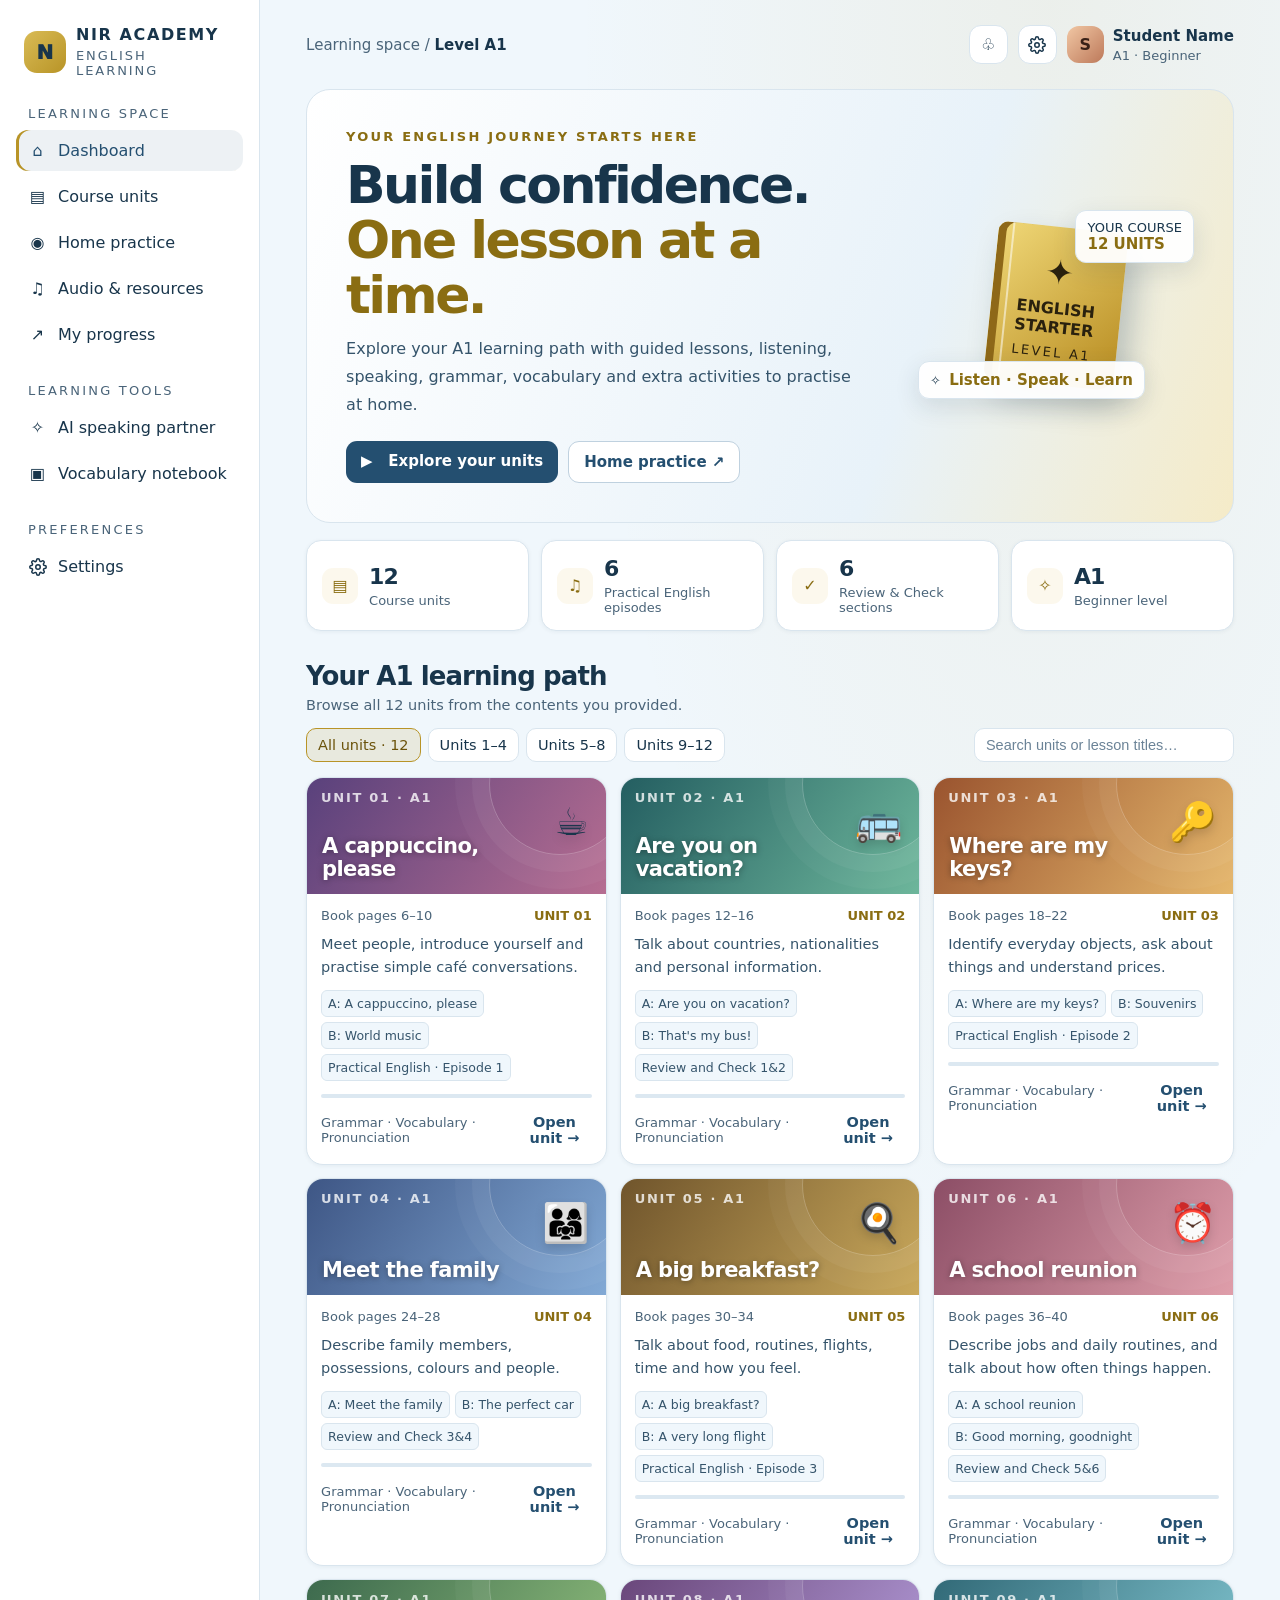
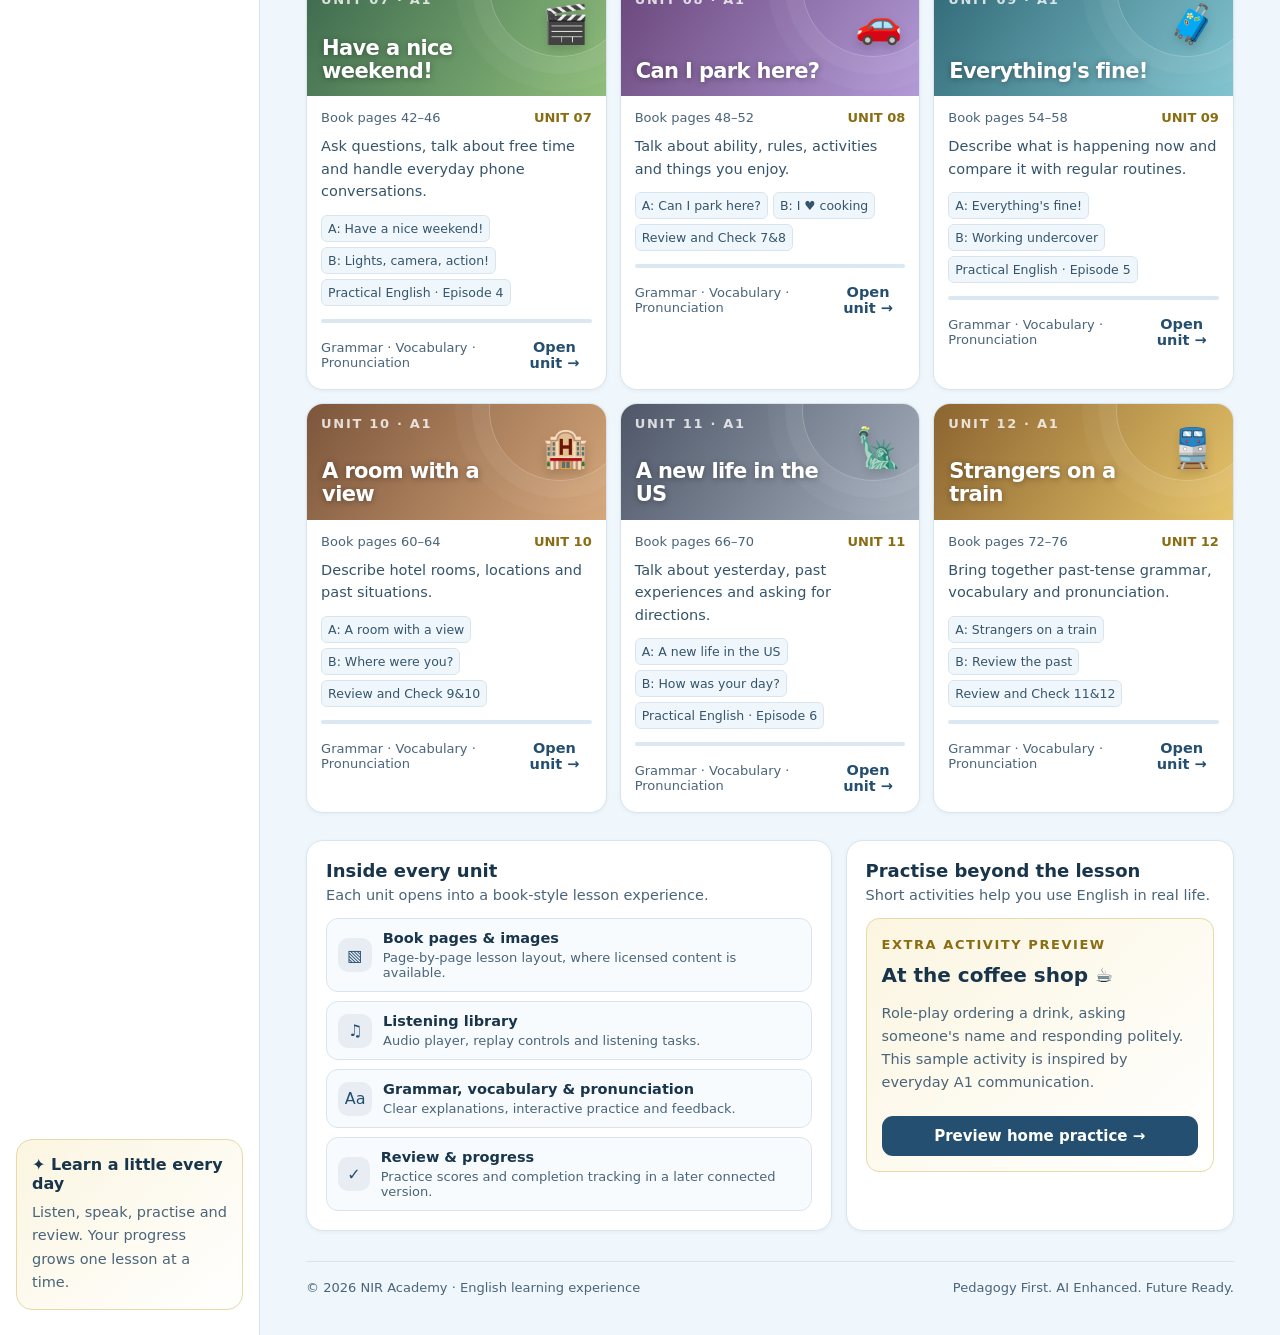
==== commit e6b50821: "Update print statement from 'Hello' to 'Goodbye'" ====
--- a/index.html
+++ b/index.html
@@ -1,8 +1,7 @@
 <!DOCTYPE html>
 <html lang="en">
 <head>
-<meta charset="UTF-8">
-<meta name="viewport" content="width=device-width,initial-scale=1">
+<meta charset="UTF-8"><meta name="viewport" content="width=device-width,initial-scale=1">
 <meta name="theme-color" content="#F0F7FC">
 <link rel="manifest" href="manifest.webmanifest">
 <link rel="icon" type="image/png" href="icon-192.png">
@@ -11,2851 +10,477 @@
 <meta name="apple-mobile-web-app-capable" content="yes">
 <meta name="apple-mobile-web-app-title" content="NIR A1">
 <meta name="apple-mobile-web-app-status-bar-style" content="black-translucent">
-<meta name="description" content="NIR Academy A1 English course, Unit 1: Lesson 1A, Lesson 1B and Practical English Episode 1.">
-<title>NIR Academy | Unit 1 · A1 Learning Path</title>
-<link rel="stylesheet" href="unit-1.css">
-<link rel="stylesheet" href="unit-notes.css">
+<meta name="description" content="NIR Academy A1 English course dashboard with 12 units, listening, speaking, grammar and home practice.">
+<title>NIR Academy | A1 Learning Path</title>
+<style>
+:root{--bg:#171410;--panel:#211d18;--panel2:#2a241c;--line:#3b3227;--gold:#d4af37;--gold2:#f0d878;--text:#f8f4e9;--muted:#b8afa0;--green:#9ee2c0;--red:#f2a08d}
+*{box-sizing:border-box}html{scroll-behavior:smooth}body{margin:0;background:radial-gradient(ellipse at 82% 0%,#d4af3710,transparent 30%),var(--bg);color:var(--text);font-family:Inter,system-ui,-apple-system,"Segoe UI",sans-serif}button,a{font:inherit}button{cursor:pointer}a{color:inherit;text-decoration:none}.app{min-height:100vh;display:grid;grid-template-columns:235px minmax(0,1fr)}.sidebar{background:#191611;border-right:1px solid var(--line);padding:25px 16px;display:flex;flex-direction:column;gap:28px}.brand{display:flex;align-items:center;gap:10px;padding:0 8px}.logo{width:42px;height:42px;border-radius:13px;background:linear-gradient(135deg,#f0d878,#b58a1e);color:#201a0c;display:grid;place-items:center;font-weight:950;font-size:20px}.brand b{font-size:14px;letter-spacing:.1em}.brand small{display:block;font-size:9px;color:var(--muted);letter-spacing:.15em;margin-top:4px}.nav-label{font-size:9px;color:#817768;letter-spacing:.17em;text-transform:uppercase;padding:0 12px;margin-bottom:9px}.nav{display:grid;gap:5px}.nav a{padding:11px 12px;border-radius:12px;color:var(--muted);font-size:12px;display:flex;gap:11px;align-items:center}.nav a:hover,.nav a.active{background:#d4af3715;color:var(--gold2)}.nav a.active{box-shadow:inset 3px 0 var(--gold)}.nav-icon{width:19px;text-align:center;font-size:16px}.side-note{margin-top:auto;padding:15px;border:1px solid var(--line);border-radius:16px;background:linear-gradient(140deg,#30271a,#211c16)}.side-note b{font-size:12px}.side-note p{font-size:10px;color:var(--muted);line-height:1.6;margin:8px 0 0}.main{min-width:0;padding:25px clamp(17px,3.6vw,48px) 40px;max-width:1550px;width:100%;margin:auto}.topbar{display:flex;justify-content:space-between;align-items:center;gap:15px;margin-bottom:25px}.crumb{font-size:11px;color:var(--muted)}.crumb b{color:var(--text)}.top-right{display:flex;align-items:center;gap:10px}.iconbtn{border:1px solid var(--line);border-radius:12px;background:var(--panel);color:var(--text);width:39px;height:39px}.profile{display:flex;align-items:center;gap:9px}.avatar{width:37px;height:37px;border-radius:12px;background:linear-gradient(135deg,#f1c7a4,#bd795a);display:grid;place-items:center;color:#392117;font-weight:900}.profile b{font-size:11px}.profile small{display:block;color:var(--muted);font-size:9px;margin-top:3px}.hero{position:relative;overflow:hidden;border:1px solid #584624;border-radius:24px;padding:clamp(23px,3.7vw,39px);background:linear-gradient(110deg,#30271a,#292219 60%,#382a19);display:grid;grid-template-columns:1.4fr .7fr;align-items:center;gap:20px}.eyebrow{font-size:9px;letter-spacing:.17em;color:var(--gold2);font-weight:850;text-transform:uppercase}.hero h1{font-size:clamp(31px,4vw,47px);letter-spacing:-.05em;line-height:1.06;margin:14px 0 12px}.hero h1 span{color:var(--gold2)}.hero p{font-size:12px;color:#c8bdab;line-height:1.75;max-width:520px;margin:0}.actions{display:flex;gap:10px;flex-wrap:wrap;margin-top:22px}.btn{padding:11px 15px;border:0;border-radius:11px;font-size:11px;font-weight:850}.primary{background:var(--gold);color:#241e10}.secondary{background:#ffffff0b;color:var(--text);border:1px solid #ffffff25}.hero-art{display:grid;place-items:center;min-height:175px;position:relative}.course-book{width:130px;height:158px;border-radius:10px 17px 17px 10px;background:linear-gradient(135deg,#f0d878,#b78b20);box-shadow:12px 16px 30px #0006,inset 8px 0 #8e6818;color:#2a210e;display:flex;flex-direction:column;justify-content:center;align-items:center;transform:rotate(6deg);text-align:center;position:relative}.course-book:before{content:"";position:absolute;left:14px;top:0;bottom:0;width:2px;background:#fff8}.course-book .star{font-size:34px}.course-book b{font-size:14px;line-height:1.15;margin-top:8px}.course-book small{font-size:9px;letter-spacing:.18em;margin-top:8px}.float{position:absolute;padding:9px 11px;border:1px solid #ffffff24;background:#211d18e8;border-radius:11px;font-size:9px;box-shadow:0 8px 24px #0003}.float b{color:var(--gold2);font-size:11px}.float.a{top:4px;right:0}.float.b{bottom:7px;left:0}.stats{display:grid;grid-template-columns:repeat(4,minmax(0,1fr));gap:12px;margin:17px 0 30px}.stat{border:1px solid var(--line);border-radius:15px;background:#211d18;padding:15px;display:flex;align-items:center;gap:11px}.stat-icon{width:36px;height:36px;border-radius:11px;background:#d4af3716;color:var(--gold2);display:grid;place-items:center;font-size:16px;flex-shrink:0}.stat strong{font-size:18px;letter-spacing:-.04em;display:block}.stat small{font-size:9px;color:var(--muted);display:block;margin-top:4px}.sectionhead{display:flex;justify-content:space-between;align-items:end;gap:15px;margin-bottom:15px}.sectionhead h2{font-size:20px;letter-spacing:-.035em;margin:0}.sectionhead p{font-size:10px;color:var(--muted);margin:6px 0 0}.filters{display:flex;gap:7px;flex-wrap:wrap;margin:0 0 15px}.filter{padding:8px 11px;border:1px solid var(--line);border-radius:10px;background:var(--panel);color:var(--muted);font-size:10px}.filter.active{background:#d4af3717;border-color:#92762c;color:var(--gold2)}.search{margin-left:auto;min-width:180px;max-width:260px;flex:1;background:var(--panel);border:1px solid var(--line);border-radius:10px;color:var(--text);padding:8px 11px;font-size:10px;outline:none}.units{display:grid;grid-template-columns:repeat(3,minmax(0,1fr));gap:13px}.unit{border:1px solid var(--line);border-radius:17px;background:var(--panel);overflow:hidden;transition:.2s}.unit:hover{transform:translateY(-3px);border-color:#78612e}.cover{height:104px;padding:14px 15px;position:relative;display:flex;align-items:end;overflow:hidden}.cover:after{content:"";position:absolute;width:140px;height:140px;border:1px solid #ffffff3c;border-radius:50%;right:-25px;top:-65px;box-shadow:0 0 0 17px #ffffff0c,0 0 0 34px #ffffff08}.c1{background:linear-gradient(125deg,#59417c,#b66d91)}.c2{background:linear-gradient(125deg,#245e61,#6db69b)}.c3{background:linear-gradient(125deg,#9a542f,#e5b76c)}.c4{background:linear-gradient(125deg,#3e5685,#82a9d5)}.c5{background:linear-gradient(125deg,#70552c,#c9a85b)}.c6{background:linear-gradient(125deg,#8c4e66,#df9eaa)}.c7{background:linear-gradient(125deg,#3d6a4e,#8fbd7b)}.c8{background:linear-gradient(125deg,#6a477b,#b29ad7)}.c9{background:linear-gradient(125deg,#326a78,#81c4cf)}.c10{background:linear-gradient(125deg,#7c553b,#d5a77b)}.c11{background:linear-gradient(125deg,#4e5667,#a5afbd)}.c12{background:linear-gradient(125deg,#8b6430,#e6c46a)}.unitnum{position:absolute;top:12px;left:14px;font-size:9px;letter-spacing:.13em;color:#ffffffc9;font-weight:850}.cover .emoji{position:absolute;right:17px;top:22px;font-size:38px;filter:drop-shadow(0 5px 5px #0002)}.cover h3{position:relative;z-index:1;margin:0;font-size:17px;line-height:1.08;max-width:80%;letter-spacing:-.03em}.unitbody{padding:14px}.unitmeta{display:flex;justify-content:space-between;gap:6px;color:var(--muted);font-size:9px;margin-bottom:10px}.state{color:var(--gold2);font-weight:800}.unitbody p{font-size:10px;line-height:1.55;color:#c3b9a9;margin:0 0 12px;min-height:31px}.tags{display:flex;flex-wrap:wrap;gap:5px;margin-bottom:13px}.tag{font-size:8px;color:#d3c7b5;border:1px solid #40372b;padding:5px 6px;border-radius:6px}.unitfoot{display:flex;align-items:center;justify-content:space-between;gap:7px}.progress{height:4px;background:#40382d;border-radius:9px;overflow:hidden;margin-bottom:12px}.progress span{height:100%;display:block;background:var(--gold);border-radius:9px}.open{background:none;border:0;color:var(--gold2);font-size:10px;font-weight:850;padding:4px 0}.unitfoot small{color:var(--muted);font-size:9px}.below{display:grid;grid-template-columns:1.15fr .85fr;gap:14px;margin-top:27px}.panel{border:1px solid var(--line);background:var(--panel);border-radius:17px;padding:19px}.panel h3{font-size:14px;margin:0}.panel>p{font-size:10px;color:var(--muted);margin:6px 0 15px}.featurelist{display:grid;gap:9px}.feature{display:flex;align-items:center;gap:11px;border:1px solid #ffffff0c;border-radius:12px;padding:11px;background:#ffffff03}.ficon{width:34px;height:34px;border-radius:10px;background:#a78bfa20;color:#c4b5fd;display:grid;place-items:center}.feature b{font-size:10px;display:block}.feature small{display:block;color:var(--muted);font-size:9px;margin-top:4px}.homebox{padding:15px;background:linear-gradient(140deg,#35291b,#242019);border:1px solid #514127;border-radius:13px}.homebox label{font-size:9px;color:var(--gold2);font-weight:850;letter-spacing:.12em;text-transform:uppercase}.homebox h4{font-size:16px;margin:10px 0 6px}.homebox p{font-size:10px;color:var(--muted);line-height:1.6}.homebox button{width:100%;margin-top:7px}footer{display:flex;justify-content:space-between;gap:12px;border-top:1px solid var(--line);margin-top:30px;padding-top:18px;color:#817768;font-size:9px}.toast{position:fixed;bottom:22px;left:50%;transform:translate(-50%,18px);opacity:0;pointer-events:none;background:#f0d878;color:#241e10;padding:12px 16px;border-radius:11px;font-size:11px;font-weight:850;z-index:30;box-shadow:0 10px 30px #0005;transition:.25s}.toast.show{opacity:1;transform:translate(-50%,0)}.mobile-menu{display:none}.empty{display:none;padding:25px;text-align:center;color:var(--muted);border:1px dashed var(--line);border-radius:14px;font-size:12px}
+@media(max-width:1080px){.app{grid-template-columns:205px 1fr}.units{grid-template-columns:repeat(2,minmax(0,1fr))}.stats{grid-template-columns:repeat(2,minmax(0,1fr))}}
+@media(max-width:760px){.app{display:block}.sidebar{display:flex;position:fixed;z-index:35;top:0;bottom:0;left:0;width:min(285px,calc(100vw - 56px));padding:80px 18px 28px;overflow-y:auto;overscroll-behavior:contain;-webkit-overflow-scrolling:touch;background:rgba(27,24,19,.97);-webkit-backdrop-filter:blur(16px);backdrop-filter:blur(16px);border-right:1px solid rgba(212,175,55,.38);box-shadow:18px 0 50px rgba(0,0,0,.55),0 0 0 1px rgba(0,0,0,.4);transform:translateX(-102%);visibility:hidden;transition:transform .28s ease,visibility .28s}.sidebar.open{transform:none;visibility:visible}.sidebar .nav-label{color:#a79d8b}.sidebar .nav a,.sidebar .nav .navbtn{color:#e0d7c5;padding:13px 12px}.sidebar .nav a:hover,.sidebar .nav a.active,.sidebar .nav .navbtn:hover{color:var(--gold2)}.nav-overlay{display:block;position:fixed;inset:0;z-index:30;background:rgba(8,6,3,.62);opacity:0;visibility:hidden;transition:opacity .28s,visibility .28s}.nav-overlay.show{opacity:1;visibility:visible}body.nav-open{overflow:hidden}.iconbtn.mobile-menu{display:grid;position:relative;z-index:36;width:44px;height:44px}.iconbtn.mobile-menu[aria-expanded="true"]{border-color:rgba(212,175,55,.6);color:var(--gold2);background:#2a241c}.main{padding:18px 14px 30px}.mobile-menu{display:inline-block}.topbar{margin-bottom:18px}.profile>div:last-child{display:none}.hero{grid-template-columns:1fr;padding:24px 20px}.hero-art{min-height:165px}.course-book{width:110px;height:132px}.float.a{right:3%}.float.b{left:3%}.hero h1{font-size:35px}.stats{gap:8px}.stat{padding:11px;gap:8px}.stat strong{font-size:16px}.stat-icon{width:31px;height:31px}.units{grid-template-columns:1fr}.cover{height:125px}.below{grid-template-columns:1fr}.sectionhead h2{font-size:18px}.search{order:3;max-width:none;flex-basis:100%}.filters{align-items:stretch}footer{flex-direction:column}}
+
+/* ===== Navigation menu (mobile) ===== */
+@media(min-width:761px){.iconbtn.mobile-menu,.nav-overlay{display:none}}
+.burger{position:relative;display:block;width:18px;height:14px}
+.burger i{position:absolute;left:0;width:18px;height:2px;border-radius:2px;background:currentColor;transition:transform .25s ease,opacity .2s ease}
+.burger i:nth-child(1){top:0}.burger i:nth-child(2){top:6px}.burger i:nth-child(3){top:12px}
+#menuBtn[aria-expanded="true"] .burger i:nth-child(1){transform:translateY(6px) rotate(45deg)}
+#menuBtn[aria-expanded="true"] .burger i:nth-child(2){opacity:0}
+#menuBtn[aria-expanded="true"] .burger i:nth-child(3){transform:translateY(-6px) rotate(-45deg)}
+/* ===== Settings: shared UI ===== */
+:focus-visible{outline:2px solid var(--gold2);outline-offset:2px}
+.search:focus-visible{outline:2px solid var(--gold2);outline-offset:1px}
+.iconbtn{display:grid;place-items:center;padding:0}
+.gear{width:18px;height:18px;fill:none;stroke:currentColor;stroke-width:2;stroke-linecap:round;stroke-linejoin:round;display:block}
+.nav .navbtn{width:100%;text-align:left;background:none;border:0;padding:11px 12px;border-radius:12px;color:var(--muted);font-size:12px;display:flex;gap:11px;align-items:center}
+.nav .navbtn:hover,.nav .navbtn[aria-expanded="true"]{background:#d4af3715;color:var(--gold2)}
+.nav .navbtn .nav-icon{display:grid;place-items:center}
+.iconbtn:hover{border-color:#78612e;color:var(--gold2)}
+/* ===== Settings: drawer ===== */
+body.settings-open{overflow:hidden}
+.s-overlay{position:fixed;inset:0;background:#000b;z-index:40;opacity:0;visibility:hidden;transition:opacity .25s,visibility .25s}
+.s-overlay.show{opacity:1;visibility:visible}
+.s-drawer{--sf:1;position:fixed;top:0;right:0;bottom:0;width:min(440px,100vw);background:#1c1813;border-left:1px solid var(--line);z-index:41;display:flex;flex-direction:column;transform:translateX(100%);visibility:hidden;transition:transform .3s ease,visibility .3s;box-shadow:-18px 0 50px #0008;color-scheme:dark}
+.s-drawer.open{transform:none;visibility:visible}
+.s-drawer:focus{outline:none}
+.s-head{display:flex;justify-content:space-between;align-items:flex-start;gap:12px;padding:20px 20px 16px;border-bottom:1px solid var(--line)}
+.s-head h2{margin:8px 0 6px;font-size:calc(22px*var(--sf));letter-spacing:-.03em}
+.s-head p{margin:0;font-size:calc(12px*var(--sf));color:var(--muted);line-height:1.55}
+.s-head .iconbtn{flex-shrink:0;width:44px;height:44px;font-size:16px}
+.s-body{flex:1;overflow-y:auto;overscroll-behavior:contain;padding:18px 20px;display:grid;gap:16px;align-content:start}
+.s-group{border:1px solid var(--line);border-radius:14px;background:var(--panel);padding:2px 15px;min-width:0}
+.s-group h3{font-size:calc(10px*var(--sf));letter-spacing:.16em;text-transform:uppercase;color:var(--gold2);margin:14px 0 2px}
+.s-row{padding:14px 0;border-bottom:1px solid #ffffff0d;min-width:0}
+.s-row:last-child{border-bottom:0}
+.s-top{display:flex;align-items:center;flex-wrap:wrap;gap:4px 8px;margin-bottom:5px}
+.s-label{font-size:calc(13px*var(--sf));font-weight:800;color:var(--text);padding:0}
+.s-help{display:block;font-size:calc(11px*var(--sf));color:var(--muted);line-height:1.55;margin-bottom:10px}
+.s-tag{display:inline-block;font-size:calc(9px*var(--sf));font-weight:850;letter-spacing:.08em;text-transform:uppercase;border:1px solid #6f5a25;color:var(--gold2);border-radius:6px;padding:2px 6px;white-space:nowrap}
+.s-tag.live{border-color:#2f6a52;color:var(--green)}
+.s-select{width:100%;min-height:44px;background:var(--panel2);color:var(--text);border:1px solid #5a4a2b;border-radius:10px;padding:10px 12px;font:inherit;font-size:calc(13px*var(--sf))}
+fieldset.s-fieldset{border:0;padding:0;margin:0;min-width:0}
+fieldset.s-fieldset legend{padding:0;display:flex;align-items:center;flex-wrap:wrap;gap:4px 8px;margin-bottom:5px}
+.seg{display:grid;grid-template-columns:repeat(4,minmax(0,1fr));gap:6px}
+.seg label{position:relative;display:block}
+.seg input{position:absolute;inset:0;width:100%;height:100%;margin:0;opacity:0;cursor:pointer}
+.seg span{display:block;text-align:center;padding:12px 2px;min-height:44px;border:1px solid var(--line);border-radius:10px;background:var(--panel2);font-size:calc(12px*var(--sf));font-weight:800;color:var(--muted)}
+.seg input:checked+span{background:#d4af3722;border-color:var(--gold);color:var(--gold2)}
+.seg input:focus-visible+span{outline:2px solid var(--gold2);outline-offset:2px}
+.switchrow{display:flex;align-items:center;justify-content:space-between;gap:14px}
+.switchrow .s-help{margin:0}
+.switch{position:relative;display:block;flex-shrink:0;cursor:pointer;padding:9px 0}
+.switch input{position:absolute;opacity:0;width:100%;height:100%;inset:0;margin:0;cursor:pointer}
+.track{display:block;width:48px;height:28px;border-radius:99px;background:#463d30;border:1px solid #7a6b53;position:relative;transition:background .2s,border-color .2s}
+.track:after{content:"";position:absolute;top:3px;left:3px;width:20px;height:20px;border-radius:50%;background:#e8dfcc;transition:transform .2s}
+.switch input:checked+.track{background:var(--gold);border-color:var(--gold)}
+.switch input:checked+.track:after{transform:translateX(20px);background:#241e10}
+.switch input:focus-visible+.track{outline:2px solid var(--gold2);outline-offset:3px}
+.s-foot{border-top:1px solid var(--line);padding:14px 20px 18px;background:#1c1813}
+.s-status{font-size:calc(11px*var(--sf));min-height:16px;color:var(--green);margin:0 0 8px;line-height:1.4}
+.s-privacy{font-size:calc(11px*var(--sf));color:var(--muted);line-height:1.6;margin:0 0 13px}
+.s-actions{display:flex;gap:10px}
+.s-actions .btn{flex:1;min-height:46px;font-size:calc(12px*var(--sf))}
+.toast{z-index:60}
+@media(max-width:480px){.s-head,.s-body,.s-foot{padding-left:16px;padding-right:16px}.s-actions{flex-direction:column-reverse}}
+/* ===== Settings: larger text ===== */
+html.large-text .s-drawer{--sf:1.2}
+html.large-text .tag{font-size:11px}
+html.large-text .brand small,html.large-text .nav-label,html.large-text .eyebrow,html.large-text .profile small,html.large-text .stat small,html.large-text .unitmeta,html.large-text .unitfoot small,html.large-text .float,html.large-text .homebox label,html.large-text footer,html.large-text .feature small,html.large-text .unitnum{font-size:12px}
+html.large-text .side-note p,html.large-text .sectionhead p,html.large-text .filter,html.large-text .search,html.large-text .unitbody p,html.large-text .open,html.large-text .panel>p,html.large-text .feature b,html.large-text .homebox p{font-size:13.5px}
+html.large-text .crumb,html.large-text .profile b,html.large-text .btn,html.large-text .float b,html.large-text .toast{font-size:13.5px}
+html.large-text .nav a,html.large-text .nav .navbtn,html.large-text .side-note b,html.large-text .hero p{font-size:14.5px}
+html.large-text .stat strong{font-size:21px}
+html.large-text .unit .cover h3{font-size:19px}
+/* ===== Settings: reduced motion (user toggle + OS preference) ===== */
+html.reduce-motion{scroll-behavior:auto!important}
+html.reduce-motion *,html.reduce-motion *:before,html.reduce-motion *:after{animation:none!important;transition:none!important;scroll-behavior:auto!important}
+html.reduce-motion .unit:hover{transform:none}
+@media(prefers-reduced-motion:reduce){
+html{scroll-behavior:auto!important}
+*,*:before,*:after{animation:none!important;transition:none!important;scroll-behavior:auto!important}
+.unit:hover{transform:none}
+}
+/* ===== Light theme (blue / white / gold) + larger type: overrides only ===== */
+:root{--bg:#F0F7FC;--panel:#FFFFFF;--panel2:#F0F7FC;--line:#D9E5EE;--gold:#B89427;--gold2:#8A6D12;--text:#18354B;--muted:#4A6479;--green:#1F7A56;--red:#B3402A;--primary:#244F70}
+body{background:radial-gradient(ellipse at 82% 0%,#b8942714,transparent 32%),var(--bg)}
+.app{grid-template-columns:260px minmax(0,1fr)}
+.sidebar{background:#FFFFFF;border-right-color:var(--line)}
+.logo{background:linear-gradient(135deg,#d9bb55,#B89427);color:#18354B}
+.nav-label{color:var(--muted)}
+.nav a{color:var(--text)}
+.nav a:hover,.nav a.active,.nav .navbtn:hover,.nav .navbtn[aria-expanded="true"]{background:rgba(36,79,112,.08);color:var(--primary)}
+.nav .navbtn{color:var(--text)}
+.side-note{background:linear-gradient(140deg,#FBF5E0,#FFFFFF);border-color:#E8D9A8}
+.iconbtn:hover{border-color:#B89427;color:var(--primary)}
+.hero{border-color:var(--line);background:linear-gradient(110deg,#FFFFFF,#E8F2F9 65%,#F5EBC8)}
+.hero p{color:#35546b}
+.hero-art{min-height:200px}
+.primary{background:var(--primary);color:#fff}
+.secondary{background:#fff;color:var(--primary);border:1px solid #BFD1DF}
+.course-book{box-shadow:12px 16px 30px rgba(24,53,75,.25),inset 8px 0 #8e6818}
+.float{background:rgba(255,255,255,.95);border-color:var(--line);box-shadow:0 8px 24px rgba(24,53,75,.12)}
+.stat{background:#fff}
+.stat,.unit,.panel{box-shadow:0 1px 4px rgba(24,53,75,.06)}
+.filter{color:var(--text)}
+.filter.active{background:rgba(184,148,39,.14);border-color:#B89427;color:#6B530B}
+.search::placeholder{color:#6b8397}
+.unit:hover{border-color:#B89427}
+.cover h3{color:#fff;text-shadow:0 1px 6px rgba(0,0,0,.35)}
+.unitbody p{color:#35546b}
+.tag{color:#35546b;border-color:var(--line);background:#F0F7FC}
+.progress{background:#DCE8F1}
+.open{color:var(--primary)}
+.ficon{background:rgba(36,79,112,.08);color:var(--primary)}
+.feature{border-color:var(--line);background:#F8FBFE}
+.homebox{background:linear-gradient(140deg,#FBF5E0,#FFFFFF);border-color:#E8D9A8}
+footer{color:var(--muted)}
+.toast{background:var(--primary);color:#fff}
+/* navigation menu + overlays */
+.nav-overlay{background:rgba(24,53,75,.5)}
+.iconbtn.mobile-menu[aria-expanded="true"]{background:#fff;color:var(--primary);border-color:#B89427}
+@media(max-width:760px){
+.sidebar{background:rgba(255,255,255,.98);border-right:1px solid rgba(184,148,39,.55);box-shadow:18px 0 50px rgba(24,53,75,.28)}
+.sidebar .nav-label{color:var(--muted)}
+.sidebar .nav a,.sidebar .nav .navbtn{color:var(--text)}
+.sidebar .nav a:hover,.sidebar .nav a.active,.sidebar .nav .navbtn:hover{color:var(--primary)}
+}
+/* settings drawer */
+.s-overlay{background:rgba(24,53,75,.5)}
+.s-drawer{background:#F0F7FC;border-left-color:var(--line);box-shadow:-18px 0 50px rgba(24,53,75,.25);color-scheme:light}
+.s-foot{background:#fff}
+.s-group{background:#fff}
+.s-row{border-bottom-color:var(--line)}
+.s-select{background:#F0F7FC;border-color:#BFD1DF;color:var(--text)}
+.s-tag{border-color:#B89427}
+.s-tag.live{border-color:#1F7A56}
+.seg span{background:#F0F7FC;color:var(--text)}
+.seg input:checked+span{background:rgba(36,79,112,.1);border-color:var(--primary);color:var(--primary)}
+.track{background:#C9D8E4;border-color:#8FA7BA}
+.track:after{background:#fff;box-shadow:0 1px 3px rgba(0,0,0,.3)}
+.switch input:checked+.track{background:var(--primary);border-color:var(--primary)}
+.switch input:checked+.track:after{background:#fff}
+/* larger text: default sizes */
+.brand b,.course-book b{font-size:16px}
+.brand small,.nav-label,.eyebrow,.profile small,.stat small,.unitmeta,.unitfoot small,.float,.homebox label,footer,.feature small,.unitnum,.course-book small{font-size:13px}
+.tag{font-size:12.5px}
+.side-note p,.sectionhead p,.filter,.search,.unitbody p,.open,.panel>p,.feature b,.homebox p{font-size:14.5px}
+.crumb,.profile b,.btn,.float b,.toast,.empty{font-size:15px}
+.nav a,.nav .navbtn,.side-note b,.hero p{font-size:16px}
+.hero h1{font-size:clamp(34px,4.4vw,52px)}
+.sectionhead h2{font-size:26px}
+.panel h3{font-size:18px}
+.cover h3{font-size:21px}
+.homebox h4{font-size:20px}
+.stat strong{font-size:22px}
+.s-head h2{font-size:calc(26px*var(--sf))}
+.s-head p{font-size:calc(15px*var(--sf))}
+.s-group h3{font-size:calc(13px*var(--sf))}
+.s-label{font-size:calc(16px*var(--sf))}
+.s-help,.s-status,.s-privacy{font-size:calc(14px*var(--sf))}
+.s-tag{font-size:calc(12px*var(--sf))}
+.s-select{font-size:calc(16px*var(--sf))}
+.seg span{font-size:calc(15px*var(--sf))}
+.s-actions .btn{font-size:calc(15px*var(--sf))}
+@media(min-width:761px){.cover{height:116px}}
+@media(max-width:760px){.hero h1{font-size:40px}.sectionhead h2{font-size:24px}.stat strong{font-size:20px}}
+/* larger text: user setting (Settings > Larger text) */
+html.large-text .brand b,html.large-text .course-book b{font-size:18px}
+html.large-text .brand small,html.large-text .nav-label,html.large-text .eyebrow,html.large-text .profile small,html.large-text .stat small,html.large-text .unitmeta,html.large-text .unitfoot small,html.large-text .float,html.large-text .homebox label,html.large-text footer,html.large-text .feature small,html.large-text .unitnum,html.large-text .course-book small{font-size:14.5px}
+html.large-text .tag{font-size:14px}
+html.large-text .side-note p,html.large-text .sectionhead p,html.large-text .filter,html.large-text .search,html.large-text .unitbody p,html.large-text .open,html.large-text .panel>p,html.large-text .feature b,html.large-text .homebox p{font-size:16px}
+html.large-text .crumb,html.large-text .profile b,html.large-text .btn,html.large-text .float b,html.large-text .toast,html.large-text .empty{font-size:17px}
+html.large-text .nav a,html.large-text .nav .navbtn,html.large-text .side-note b,html.large-text .hero p{font-size:18px}
+html.large-text .hero h1{font-size:clamp(38px,5vw,58px)}
+html.large-text .sectionhead h2{font-size:29px}
+html.large-text .panel h3{font-size:20px}
+html.large-text .unit .cover h3{font-size:23px}
+html.large-text .homebox h4{font-size:22px}
+html.large-text .stat strong{font-size:25px}
+@media(max-width:760px){html.large-text .hero h1{font-size:44px}html.large-text .sectionhead h2{font-size:27px}html.large-text .stat strong{font-size:23px}}
+</style>
+<style id="appSplashCss">
+/* In-app start screen (shown only when the app is opened from the home screen) */
+.app-splash{position:fixed;inset:0;z-index:100;display:flex;flex-direction:column;align-items:center;justify-content:center;gap:14px;padding:24px;text-align:center;background:#F0F7FC;color:#18354B;opacity:1;transition:opacity .45s ease}
+.app-splash[hidden]{display:none}
+.app-splash.is-out{opacity:0;pointer-events:none}
+.app-splash-logo{display:grid;place-items:center;width:84px;height:84px;border-radius:24px;background:linear-gradient(135deg,#d9bb55,#B89427);color:#18354B;font-size:44px;font-weight:900;box-shadow:0 14px 34px rgba(24,53,75,.18)}
+.app-splash b{font-size:1.35rem;letter-spacing:.06em}
+.app-splash span{font-size:.95rem;color:#4A6479}
+.app-splash em{font-style:normal;font-size:1.05rem;font-weight:700;color:#8A6D12;letter-spacing:.02em}
+@media(prefers-reduced-motion:reduce){.app-splash{transition:none}}
+</style>
 </head>
 <body>
-<a class="skip" href="#main">Skip to lesson content</a>
-
-<header class="topbar">
-  <div class="wrap">
-    <a class="back" id="backHome" href="index.html"><span aria-hidden="true">←</span> Back to NIR Academy</a>
-    <p class="crumb">NIR Academy / Level A1 / <b>Unit 1</b></p>
-  </div>
-</header>
-
-<div class="wrap">
-  <section class="hero" aria-labelledby="unitTitle">
-    <div class="eyebrow">Level A1 · Unit 1</div>
-    <h1 id="unitTitle">A cappuccino, <span>please</span></h1>
-    <p class="lead">Meet people, introduce yourself and practise simple café conversations.</p>
-    <dl class="focus">
-      <div><dt>Grammar</dt><dd>Verb be (singular): I and you</dd></div>
-      <div><dt>Vocabulary</dt><dd>Numbers 0–10 · Days · Goodbye</dd></div>
-      <div><dt>Pronunciation</dt><dd>/h/ · /aɪ/ · /iː/</dd></div>
-    </dl>
-  </section>
+<div class="app-splash" id="appSplash" aria-hidden="true" hidden>
+  <div class="app-splash-logo">N</div>
+  <b>NIR Academy</b>
+  <span>A1 English</span>
+  <em>Dr. Niki Majidi</em>
 </div>
-
-<nav class="tabs" aria-label="Unit 1 sections">
-  <div class="wrap">
-    <ul>
-      <li class="s-1a"><a href="#lesson-1a"><span class="n">1A</span>A cappuccino, please</a></li>
-      <li class="s-1b"><a href="#lesson-1b"><span class="n">1B</span>World music</a></li>
-      <li class="s-pe"><a href="#practical-english"><span class="n">PE</span>Practical English · Episode 1</a></li>
-    </ul>
-  </div>
-</nav>
-
-<main id="main" class="wrap">
-
-  <!--
-    HOW TO ADD REAL MEDIA (no other code changes needed)
-    Images: set data-image-src="images/unit-1/1a-1.png" (and data-image-alt="...") on the .media-slot figure.
-    Audio:  set data-audio-src="audio/unit-1/1a-listening-1.mp3" on the .audio-slot div.
-    Need more slots? Copy a whole <figure class="media-slot"> or <div class="audio-slot"> block and change its label.
-    For Unit 2, copy this file to unit-2.html and change the titles, ids and labels.
-  -->
-
-  <!-- ============ LESSON 1A ============ -->
-  <section class="lesson s-1a" id="lesson-1a" aria-labelledby="h-1a">
-    <div class="lesson-head">
-      <span class="badge">Lesson 1A</span>
-      <h2 id="h-1a">A cappuccino, please</h2>
-      <p class="note">Meet Helen, Tom and the barista in four café conversations.</p>
-    </div>
-
-    <h3 class="block-title">The story: A cappuccino, please</h3>
-    <div class="media-grid">
-      <figure class="media-slot">
-        <img
-          src="images/unit-1/image1.png"
-          alt="Helen, Tom and a barista in four café conversations"
-          loading="lazy"
-          style="width:100%;height:auto;display:block;border-radius:12px;"
-        >
-      </figure>
-    </div>
-
-    <h3 class="block-title">Listening</h3>
-    <div class="audio-list">
-      <div class="audio-slot" data-audio-src="audio/unit-1/track-1-02.mp3" data-label="Lesson 1A · Listening 1.2">
-        <div class="audio-meta"><b>Listening 1.2</b></div>
-        <audio controls preload="none" aria-label="Lesson 1A, Listening 1.2"></audio>
-      </div>
-    </div>
-
-    <section class="conversation-card" aria-labelledby="conversation-1-title">
-      <h3 id="conversation-1-title">Conversation 1 — A cappuccino, please</h3>
-      <p><strong>Barista 1:</strong> What's your name?</p>
-      <p><strong>Helen:</strong> Helen.</p>
-      <p><strong>Barista 1:</strong> Ellen?</p>
-      <p><strong>Helen:</strong> No, Helen.</p>
-      <p><strong>Barista 1:</strong> Helen. OK.</p>
-      <p><strong>Helen:</strong> A cappuccino, please.</p>
-    </section>
-
-    <section class="conversation-card" aria-labelledby="conversation-2-title">
-      <h3 id="conversation-2-title">Conversation 2 — Your cappuccino</h3>
-      <p><strong>Barista 2:</strong> Are you Diana?</p>
-      <p><strong>Helen:</strong> No, I'm not. I'm Helen.</p>
-      <p><strong>Barista 2:</strong> Sorry.</p>
-      <p><strong>Barista:</strong> Helen? Your cappuccino.</p>
-      <p><strong>Helen:</strong> Thanks.</p>
-    </section>
-
-    <section class="conversation-card" aria-labelledby="conversation-3-title">
-      <h3 id="conversation-3-title">Conversation 3 — Nice to meet you</h3>
-      <p><strong>Tom:</strong> Hello. Are you Helen?</p>
-      <p><strong>Helen:</strong> Yes, I am. And you're Tom.</p>
-      <p><strong>Tom:</strong> Yes! Nice to meet you.</p>
-      <p><strong>Helen:</strong> Nice to meet you.</p>
-      <p><strong>Tom:</strong> Just a minute.</p>
-    </section>
-
-    <section class="conversation-card" aria-labelledby="conversation-4-title">
-      <h3 id="conversation-4-title">Conversation 4 — A tea, please</h3>
-      <p><strong>Tom:</strong> Hi. A tea, please.</p>
-      <p><strong>Barista 1:</strong> What's your name?</p>
-      <p><strong>Tom:</strong> Tom.</p>
-      <p><strong>Barista 1:</strong> Dom. A tea.</p>
-      <p><strong>Tom:</strong> No, I'm Tom, not Dom.</p>
-    </section>
-
-    <h3 class="block-title">Listening</h3>
-    <div class="audio-list">
-      <div class="audio-slot" data-audio-src="audio/unit-1/AEF3e_Starter_SB_1.03.mp3" data-label="Lesson 1A · Listening 1.3">
-        <div class="audio-meta"><b>Listening 1.3</b></div>
-        <audio controls preload="none" aria-label="Lesson 1A, Listening 1.3"></audio>
-      </div>
-    </div>
-
-    <div class="activity-card pairwork-activity">
-      <h3 class="block-title">Speaking · Pairwork</h3>
-      <p><strong>c</strong> In pairs, practice the conversations.</p>
-    </div>
-
-    <!-- ============ GRAMMAR: VERB BE ============ -->
-    <div class="activity-card grammar-activity" id="grammar-activity">
-
-      <div class="grammar-heading">
-        <span class="grammar-kicker">GRAMMAR · A1</span>
-        <h3>Verb be: <span>I</span> and <span>you</span></h3>
-        <p>Learn the rule, explore examples and practise.</p>
-      </div>
-
-      <button
-        type="button"
-        class="grammar-tips-trigger"
-        id="openGrammarTips"
-        aria-haspopup="dialog"
-        aria-controls="grammarTipsDialog"
-      >
-        <span class="grammar-tip-icon" aria-hidden="true">✦</span>
-        <span class="grammar-button-copy">
-          <strong>Grammar Tips &amp; Examples</strong>
-          <small>Rules, examples and helpful hints</small>
-        </span>
-        <span class="grammar-button-arrow" aria-hidden="true">↗</span>
-      </button>
-
-      <div class="grammar-task">
-        <div class="grammar-task-heading">
-          <span class="grammar-task-letter">a</span>
-          <div>
-            <h4>Look and choose</h4>
-            <p>Write <strong>I</strong> or <strong>You</strong> in photos 1 and 2.</p>
-          </div>
-        </div>
-
-        <figure class="grammar-image">
-          <img
-            src="images/unit-1/image2.png"
-            alt="Picture for the grammar exercise: I and you"
-            loading="lazy"
-          >
-        </figure>
-
-        <div class="grammar-answers">
-          <label class="grammar-answer" for="grammar-photo-1">
-            <span class="grammar-answer-number">1</span>
-            <span class="grammar-answer-label">Photo 1</span>
-            <select id="grammar-photo-1" name="grammar-photo-1">
-              <option value="">Choose...</option>
-              <option value="I">I</option>
-              <option value="You">You</option>
-            </select>
-          </label>
-
-          <label class="grammar-answer" for="grammar-photo-2">
-            <span class="grammar-answer-number">2</span>
-            <span class="grammar-answer-label">Photo 2</span>
-            <select id="grammar-photo-2" name="grammar-photo-2">
-              <option value="">Choose...</option>
-              <option value="I">I</option>
-              <option value="You">You</option>
-            </select>
-          </label>
-        </div>
-      </div>
-
-      <div class="grammar-task contraction-task" id="contraction-task">
-        <div class="grammar-task-heading">
-          <span class="grammar-task-letter">c</span>
-          <div>
-            <h4>Listen and say the contractions.</h4>
-          </div>
-        </div>
-
-        <div class="audio-slot" data-audio-src="audio/unit-1/AEF3e_Starter_SB_1.04.mp3" data-label="Lesson 1A · Listening 1.4">
-          <div class="audio-meta"><b>Listening 1.4</b></div>
-          <audio controls preload="none" aria-label="Lesson 1A, Listening 1.4"></audio>
-        </div>
-
-        <ol class="contraction-list" aria-label="Contractions">
-          <li><span class="contraction-long">I am</span><span class="contraction-arrow" aria-hidden="true">→</span><strong class="contraction-short">I'm</strong></li>
-        </ol>
-      </div>
-    </div>
-
-    <!-- ============ GRAMMAR WORKSHEET (Lesson 1A) ============ -->
-    <div class="worksheet" id="grammarWorksheet" role="group" aria-labelledby="wsTitle">
-      <div class="ws-head">
-        <span class="ws-kicker">NIR Academy · Grammar Worksheet</span>
-        <h3 id="wsTitle">Verb be: <span>I am</span> / <span>You are</span></h3>
-        <p>Lesson 1A. Complete exercises A–E, then check your answers. Exercises F and G are for you and your partner.</p>
-      </div>
-
-      <div class="ws-meta">
-        <label>Name <input type="text" class="ws-field" autocomplete="name"></label>
-        <label>Date <input type="date" class="ws-field"></label>
-      </div>
-
-      <div class="ws-summary">
-        <p class="ws-total" role="status" aria-live="polite">Total score: <strong id="wsTotal">0 / 34</strong></p>
-        <button type="button" class="ws-btn" id="wsResetAll">Reset exercises A–E</button>
-      </div>
-
-      <section class="ws-section" data-ws-section="a" aria-labelledby="ws-a-title">
-        <div class="ws-sec-head">
-          <span class="ws-letter" aria-hidden="true">A</span>
-          <div>
-            <h4 id="ws-a-title">Complete with am or are.</h4>
-            <p>Choose am or are for each sentence.</p>
-          </div>
-        </div>
-        <ol class="ws-list">
-          <li class="ws-item" data-answer="am">
-            <span class="ws-num" aria-hidden="true">1</span>
-            <div class="ws-body">
-              <p class="ws-line">I <select class="ws-field ws-inline" aria-label="Exercise A, sentence 1: I blank a student."><option value="">…</option><option value="am">am</option><option value="are">are</option></select> a student.</p>
-              <span class="ws-fb" aria-hidden="false"></span>
-            </div>
-          </li>
-          <li class="ws-item" data-answer="are">
-            <span class="ws-num" aria-hidden="true">2</span>
-            <div class="ws-body">
-              <p class="ws-line">You <select class="ws-field ws-inline" aria-label="Exercise A, sentence 2: You blank my friend."><option value="">…</option><option value="am">am</option><option value="are">are</option></select> my friend.</p>
-              <span class="ws-fb" aria-hidden="false"></span>
-            </div>
-          </li>
-          <li class="ws-item" data-answer="am">
-            <span class="ws-num" aria-hidden="true">3</span>
-            <div class="ws-body">
-              <p class="ws-line">I <select class="ws-field ws-inline" aria-label="Exercise A, sentence 3: I blank happy."><option value="">…</option><option value="am">am</option><option value="are">are</option></select> happy.</p>
-              <span class="ws-fb" aria-hidden="false"></span>
-            </div>
-          </li>
-          <li class="ws-item" data-answer="are">
-            <span class="ws-num" aria-hidden="true">4</span>
-            <div class="ws-body">
-              <p class="ws-line">You <select class="ws-field ws-inline" aria-label="Exercise A, sentence 4: You blank very kind."><option value="">…</option><option value="am">am</option><option value="are">are</option></select> very kind.</p>
-              <span class="ws-fb" aria-hidden="false"></span>
-            </div>
-          </li>
-          <li class="ws-item" data-answer="am">
-            <span class="ws-num" aria-hidden="true">5</span>
-            <div class="ws-body">
-              <p class="ws-line">I <select class="ws-field ws-inline" aria-label="Exercise A, sentence 5: I blank from Iran."><option value="">…</option><option value="am">am</option><option value="are">are</option></select> from Iran.</p>
-              <span class="ws-fb" aria-hidden="false"></span>
-            </div>
-          </li>
-          <li class="ws-item" data-answer="are">
-            <span class="ws-num" aria-hidden="true">6</span>
-            <div class="ws-body">
-              <p class="ws-line">You <select class="ws-field ws-inline" aria-label="Exercise A, sentence 6: You blank in my class."><option value="">…</option><option value="am">am</option><option value="are">are</option></select> in my class.</p>
-              <span class="ws-fb" aria-hidden="false"></span>
-            </div>
-          </li>
-          <li class="ws-item" data-answer="am">
-            <span class="ws-num" aria-hidden="true">7</span>
-            <div class="ws-body">
-              <p class="ws-line">I <select class="ws-field ws-inline" aria-label="Exercise A, sentence 7: I blank ready."><option value="">…</option><option value="am">am</option><option value="are">are</option></select> ready.</p>
-              <span class="ws-fb" aria-hidden="false"></span>
-            </div>
-          </li>
-          <li class="ws-item" data-answer="are">
-            <span class="ws-num" aria-hidden="true">8</span>
-            <div class="ws-body">
-              <p class="ws-line">You <select class="ws-field ws-inline" aria-label="Exercise A, sentence 8: You blank a good student."><option value="">…</option><option value="am">am</option><option value="are">are</option></select> a good student.</p>
-              <span class="ws-fb" aria-hidden="false"></span>
-            </div>
-          </li>
-          <li class="ws-item" data-answer="am">
-            <span class="ws-num" aria-hidden="true">9</span>
-            <div class="ws-body">
-              <p class="ws-line">I <select class="ws-field ws-inline" aria-label="Exercise A, sentence 9: I blank 20 years old."><option value="">…</option><option value="am">am</option><option value="are">are</option></select> 20 years old.</p>
-              <span class="ws-fb" aria-hidden="false"></span>
-            </div>
-          </li>
-          <li class="ws-item" data-answer="are">
-            <span class="ws-num" aria-hidden="true">10</span>
-            <div class="ws-body">
-              <p class="ws-line">You <select class="ws-field ws-inline" aria-label="Exercise A, sentence 10: You blank here."><option value="">…</option><option value="am">am</option><option value="are">are</option></select> here.</p>
-              <span class="ws-fb" aria-hidden="false"></span>
-            </div>
-          </li>
-        </ol>
-        <div class="ws-actions">
-          <button type="button" class="ws-btn ws-btn-primary" data-ws-action="check">Check answers</button>
-          <button type="button" class="ws-btn" data-ws-action="show">Show answers</button>
-          <button type="button" class="ws-btn" data-ws-action="reset">Reset</button>
-        </div>
-        <p class="ws-score" role="status" aria-live="polite"></p>
-      </section>
-
-      <section class="ws-section" data-ws-section="b" aria-labelledby="ws-b-title">
-        <div class="ws-sec-head">
-          <span class="ws-letter" aria-hidden="true">B</span>
-          <div>
-            <h4 id="ws-b-title">Choose the correct answer.</h4>
-            <p>Tap the correct word.</p>
-          </div>
-        </div>
-        <ol class="ws-list">
-          <li class="ws-item" data-answer="am">
-            <span class="ws-num" aria-hidden="true">1</span>
-            <div class="ws-body">
-              <p class="ws-line">I <span class="ws-choice" role="radiogroup" aria-label="Exercise B, sentence 1: I blank a teacher.. Choose am or are"><label><input type="radio" name="ws-b-1" value="am"><span>am</span></label><label><input type="radio" name="ws-b-1" value="are"><span>are</span></label></span> a teacher.</p>
-              <span class="ws-fb" aria-hidden="false"></span>
-            </div>
-          </li>
-          <li class="ws-item" data-answer="are">
-            <span class="ws-num" aria-hidden="true">2</span>
-            <div class="ws-body">
-              <p class="ws-line">You <span class="ws-choice" role="radiogroup" aria-label="Exercise B, sentence 2: You blank nice.. Choose am or are"><label><input type="radio" name="ws-b-2" value="am"><span>am</span></label><label><input type="radio" name="ws-b-2" value="are"><span>are</span></label></span> nice.</p>
-              <span class="ws-fb" aria-hidden="false"></span>
-            </div>
-          </li>
-          <li class="ws-item" data-answer="am">
-            <span class="ws-num" aria-hidden="true">3</span>
-            <div class="ws-body">
-              <p class="ws-line">I <span class="ws-choice" role="radiogroup" aria-label="Exercise B, sentence 3: I blank tired.. Choose am or is"><label><input type="radio" name="ws-b-3" value="am"><span>am</span></label><label><input type="radio" name="ws-b-3" value="is"><span>is</span></label></span> tired.</p>
-              <span class="ws-fb" aria-hidden="false"></span>
-            </div>
-          </li>
-          <li class="ws-item" data-answer="are">
-            <span class="ws-num" aria-hidden="true">4</span>
-            <div class="ws-body">
-              <p class="ws-line">You <span class="ws-choice" role="radiogroup" aria-label="Exercise B, sentence 4: You blank my classmate.. Choose is or are"><label><input type="radio" name="ws-b-4" value="is"><span>is</span></label><label><input type="radio" name="ws-b-4" value="are"><span>are</span></label></span> my classmate.</p>
-              <span class="ws-fb" aria-hidden="false"></span>
-            </div>
-          </li>
-          <li class="ws-item" data-answer="am">
-            <span class="ws-num" aria-hidden="true">5</span>
-            <div class="ws-body">
-              <p class="ws-line">I <span class="ws-choice" role="radiogroup" aria-label="Exercise B, sentence 5: I blank ready.. Choose are or am"><label><input type="radio" name="ws-b-5" value="are"><span>are</span></label><label><input type="radio" name="ws-b-5" value="am"><span>am</span></label></span> ready.</p>
-              <span class="ws-fb" aria-hidden="false"></span>
-            </div>
-          </li>
-          <li class="ws-item" data-answer="are">
-            <span class="ws-num" aria-hidden="true">6</span>
-            <div class="ws-body">
-              <p class="ws-line">You <span class="ws-choice" role="radiogroup" aria-label="Exercise B, sentence 6: You blank welcome.. Choose am or are"><label><input type="radio" name="ws-b-6" value="am"><span>am</span></label><label><input type="radio" name="ws-b-6" value="are"><span>are</span></label></span> welcome.</p>
-              <span class="ws-fb" aria-hidden="false"></span>
-            </div>
-          </li>
-          <li class="ws-item" data-answer="am">
-            <span class="ws-num" aria-hidden="true">7</span>
-            <div class="ws-body">
-              <p class="ws-line">I <span class="ws-choice" role="radiogroup" aria-label="Exercise B, sentence 7: I blank from Turkey.. Choose is or am"><label><input type="radio" name="ws-b-7" value="is"><span>is</span></label><label><input type="radio" name="ws-b-7" value="am"><span>am</span></label></span> from Turkey.</p>
-              <span class="ws-fb" aria-hidden="false"></span>
-            </div>
-          </li>
-          <li class="ws-item" data-answer="are">
-            <span class="ws-num" aria-hidden="true">8</span>
-            <div class="ws-body">
-              <p class="ws-line">You <span class="ws-choice" role="radiogroup" aria-label="Exercise B, sentence 8: You blank a student.. Choose are or is"><label><input type="radio" name="ws-b-8" value="are"><span>are</span></label><label><input type="radio" name="ws-b-8" value="is"><span>is</span></label></span> a student.</p>
-              <span class="ws-fb" aria-hidden="false"></span>
-            </div>
-          </li>
-        </ol>
-        <div class="ws-actions">
-          <button type="button" class="ws-btn ws-btn-primary" data-ws-action="check">Check answers</button>
-          <button type="button" class="ws-btn" data-ws-action="show">Show answers</button>
-          <button type="button" class="ws-btn" data-ws-action="reset">Reset</button>
-        </div>
-        <p class="ws-score" role="status" aria-live="polite"></p>
-      </section>
-
-      <section class="ws-section" data-ws-section="c" aria-labelledby="ws-c-title">
-        <div class="ws-sec-head">
-          <span class="ws-letter" aria-hidden="true">C</span>
-          <div>
-            <h4 id="ws-c-title">Write the short form.</h4>
-            <p>Write the whole sentence with the short form.</p>
-          </div>
-        </div>
-        <p class="ws-example"><strong>Example:</strong> I am happy. → I'm happy.</p>
-        <ol class="ws-list">
-          <li class="ws-item" data-answer="I&#x27;m a student.">
-            <span class="ws-num" aria-hidden="true">1</span>
-            <div class="ws-body">
-              <p class="ws-line">I am a student. <span aria-hidden="true">→</span></p>
-              <input type="text" class="ws-field ws-wide" aria-label="Exercise C, sentence 1: I am a student. Write the short form." autocomplete="off" autocapitalize="off" spellcheck="false">
-              <span class="ws-fb" aria-hidden="false"></span>
-            </div>
-          </li>
-          <li class="ws-item" data-answer="I&#x27;m ready.">
-            <span class="ws-num" aria-hidden="true">2</span>
-            <div class="ws-body">
-              <p class="ws-line">I am ready. <span aria-hidden="true">→</span></p>
-              <input type="text" class="ws-field ws-wide" aria-label="Exercise C, sentence 2: I am ready. Write the short form." autocomplete="off" autocapitalize="off" spellcheck="false">
-              <span class="ws-fb" aria-hidden="false"></span>
-            </div>
-          </li>
-          <li class="ws-item" data-answer="You&#x27;re nice.">
-            <span class="ws-num" aria-hidden="true">3</span>
-            <div class="ws-body">
-              <p class="ws-line">You are nice. <span aria-hidden="true">→</span></p>
-              <input type="text" class="ws-field ws-wide" aria-label="Exercise C, sentence 3: You are nice. Write the short form." autocomplete="off" autocapitalize="off" spellcheck="false">
-              <span class="ws-fb" aria-hidden="false"></span>
-            </div>
-          </li>
-          <li class="ws-item" data-answer="You&#x27;re my friend.">
-            <span class="ws-num" aria-hidden="true">4</span>
-            <div class="ws-body">
-              <p class="ws-line">You are my friend. <span aria-hidden="true">→</span></p>
-              <input type="text" class="ws-field ws-wide" aria-label="Exercise C, sentence 4: You are my friend. Write the short form." autocomplete="off" autocapitalize="off" spellcheck="false">
-              <span class="ws-fb" aria-hidden="false"></span>
-            </div>
-          </li>
-          <li class="ws-item" data-answer="I&#x27;m not tired.">
-            <span class="ws-num" aria-hidden="true">5</span>
-            <div class="ws-body">
-              <p class="ws-line">I am not tired. <span aria-hidden="true">→</span></p>
-              <input type="text" class="ws-field ws-wide" aria-label="Exercise C, sentence 5: I am not tired. Write the short form." autocomplete="off" autocapitalize="off" spellcheck="false">
-              <span class="ws-fb" aria-hidden="false"></span>
-            </div>
-          </li>
-          <li class="ws-item" data-answer="You&#x27;re not late.|You aren&#x27;t late.">
-            <span class="ws-num" aria-hidden="true">6</span>
-            <div class="ws-body">
-              <p class="ws-line">You are not late. <span aria-hidden="true">→</span></p>
-              <input type="text" class="ws-field ws-wide" aria-label="Exercise C, sentence 6: You are not late. Write the short form." autocomplete="off" autocapitalize="off" spellcheck="false">
-              <span class="ws-fb" aria-hidden="false"></span>
-            </div>
-          </li>
-        </ol>
-        <div class="ws-actions">
-          <button type="button" class="ws-btn ws-btn-primary" data-ws-action="check">Check answers</button>
-          <button type="button" class="ws-btn" data-ws-action="show">Show answers</button>
-          <button type="button" class="ws-btn" data-ws-action="reset">Reset</button>
-        </div>
-        <p class="ws-score" role="status" aria-live="polite"></p>
-      </section>
-
-      <section class="ws-section" data-ws-section="d" aria-labelledby="ws-d-title">
-        <div class="ws-sec-head">
-          <span class="ws-letter" aria-hidden="true">D</span>
-          <div>
-            <h4 id="ws-d-title">Put the words in the correct order.</h4>
-            <p>Write the sentence in the correct order.</p>
-          </div>
-        </div>
-        <ol class="ws-list">
-          <li class="ws-item" data-answer="I am happy.">
-            <span class="ws-num" aria-hidden="true">1</span>
-            <div class="ws-body">
-              <p class="ws-line"><span class="ws-words"><span class="ws-word">am</span><span class="ws-word">I</span><span class="ws-word">happy</span></span></p>
-              <input type="text" class="ws-field ws-wide" aria-label="Exercise D, sentence 1: put the words in order: am, I, happy" autocomplete="off" autocapitalize="off" spellcheck="false">
-              <span class="ws-fb" aria-hidden="false"></span>
-            </div>
-          </li>
-          <li class="ws-item" data-answer="You are my friend.">
-            <span class="ws-num" aria-hidden="true">2</span>
-            <div class="ws-body">
-              <p class="ws-line"><span class="ws-words"><span class="ws-word">are</span><span class="ws-word">You</span><span class="ws-word">my friend</span></span></p>
-              <input type="text" class="ws-field ws-wide" aria-label="Exercise D, sentence 2: put the words in order: are, You, my friend" autocomplete="off" autocapitalize="off" spellcheck="false">
-              <span class="ws-fb" aria-hidden="false"></span>
-            </div>
-          </li>
-          <li class="ws-item" data-answer="I am a student.">
-            <span class="ws-num" aria-hidden="true">3</span>
-            <div class="ws-body">
-              <p class="ws-line"><span class="ws-words"><span class="ws-word">student</span><span class="ws-word">a</span><span class="ws-word">I</span><span class="ws-word">am</span></span></p>
-              <input type="text" class="ws-field ws-wide" aria-label="Exercise D, sentence 3: put the words in order: student, a, I, am" autocomplete="off" autocapitalize="off" spellcheck="false">
-              <span class="ws-fb" aria-hidden="false"></span>
-            </div>
-          </li>
-          <li class="ws-item" data-answer="You are ready.">
-            <span class="ws-num" aria-hidden="true">4</span>
-            <div class="ws-body">
-              <p class="ws-line"><span class="ws-words"><span class="ws-word">are</span><span class="ws-word">You</span><span class="ws-word">ready</span></span></p>
-              <input type="text" class="ws-field ws-wide" aria-label="Exercise D, sentence 4: put the words in order: are, You, ready" autocomplete="off" autocapitalize="off" spellcheck="false">
-              <span class="ws-fb" aria-hidden="false"></span>
-            </div>
-          </li>
-          <li class="ws-item" data-answer="I am not tired.">
-            <span class="ws-num" aria-hidden="true">5</span>
-            <div class="ws-body">
-              <p class="ws-line"><span class="ws-words"><span class="ws-word">not</span><span class="ws-word">I</span><span class="ws-word">tired</span><span class="ws-word">am</span></span></p>
-              <input type="text" class="ws-field ws-wide" aria-label="Exercise D, sentence 5: put the words in order: not, I, tired, am" autocomplete="off" autocapitalize="off" spellcheck="false">
-              <span class="ws-fb" aria-hidden="false"></span>
-            </div>
-          </li>
-        </ol>
-        <div class="ws-actions">
-          <button type="button" class="ws-btn ws-btn-primary" data-ws-action="check">Check answers</button>
-          <button type="button" class="ws-btn" data-ws-action="show">Show answers</button>
-          <button type="button" class="ws-btn" data-ws-action="reset">Reset</button>
-        </div>
-        <p class="ws-score" role="status" aria-live="polite"></p>
-      </section>
-
-      <section class="ws-section" data-ws-section="e" aria-labelledby="ws-e-title">
-        <div class="ws-sec-head">
-          <span class="ws-letter" aria-hidden="true">E</span>
-          <div>
-            <h4 id="ws-e-title">Correct the mistakes.</h4>
-            <p>Each sentence has a mistake. Write the correct sentence.</p>
-          </div>
-        </div>
-        <ol class="ws-list">
-          <li class="ws-item" data-answer="I am happy.|I&#x27;m happy.">
-            <span class="ws-num" aria-hidden="true">1</span>
-            <div class="ws-body">
-              <p class="ws-line"><span class="ws-wrong-text">I are happy.</span></p>
-              <input type="text" class="ws-field ws-wide" aria-label="Exercise E, sentence 1: correct the mistake in: I are happy." autocomplete="off" autocapitalize="off" spellcheck="false">
-              <span class="ws-fb" aria-hidden="false"></span>
-            </div>
-          </li>
-          <li class="ws-item" data-answer="You are my friend.|You&#x27;re my friend.">
-            <span class="ws-num" aria-hidden="true">2</span>
-            <div class="ws-body">
-              <p class="ws-line"><span class="ws-wrong-text">You am my friend.</span></p>
-              <input type="text" class="ws-field ws-wide" aria-label="Exercise E, sentence 2: correct the mistake in: You am my friend." autocomplete="off" autocapitalize="off" spellcheck="false">
-              <span class="ws-fb" aria-hidden="false"></span>
-            </div>
-          </li>
-          <li class="ws-item" data-answer="I am a student.|I&#x27;m a student.">
-            <span class="ws-num" aria-hidden="true">3</span>
-            <div class="ws-body">
-              <p class="ws-line"><span class="ws-wrong-text">I is a student.</span></p>
-              <input type="text" class="ws-field ws-wide" aria-label="Exercise E, sentence 3: correct the mistake in: I is a student." autocomplete="off" autocapitalize="off" spellcheck="false">
-              <span class="ws-fb" aria-hidden="false"></span>
-            </div>
-          </li>
-          <li class="ws-item" data-answer="You are ready.|You&#x27;re ready.">
-            <span class="ws-num" aria-hidden="true">4</span>
-            <div class="ws-body">
-              <p class="ws-line"><span class="ws-wrong-text">You is ready.</span></p>
-              <input type="text" class="ws-field ws-wide" aria-label="Exercise E, sentence 4: correct the mistake in: You is ready." autocomplete="off" autocapitalize="off" spellcheck="false">
-              <span class="ws-fb" aria-hidden="false"></span>
-            </div>
-          </li>
-          <li class="ws-item" data-answer="I&#x27;m not tired.|I am not tired.">
-            <span class="ws-num" aria-hidden="true">5</span>
-            <div class="ws-body">
-              <p class="ws-line"><span class="ws-wrong-text">I amn&#x27;t tired.</span></p>
-              <input type="text" class="ws-field ws-wide" aria-label="Exercise E, sentence 5: correct the mistake in: I amn&#x27;t tired." autocomplete="off" autocapitalize="off" spellcheck="false">
-              <span class="ws-fb" aria-hidden="false"></span>
-            </div>
-          </li>
-        </ol>
-        <div class="ws-actions">
-          <button type="button" class="ws-btn ws-btn-primary" data-ws-action="check">Check answers</button>
-          <button type="button" class="ws-btn" data-ws-action="show">Show answers</button>
-          <button type="button" class="ws-btn" data-ws-action="reset">Reset</button>
-        </div>
-        <p class="ws-score" role="status" aria-live="polite"></p>
-      </section>
-
-      <section class="ws-section ws-flex" data-ws-section="f" aria-labelledby="ws-f-title">
-        <div class="ws-sec-head">
-          <span class="ws-letter" aria-hidden="true">F</span>
-          <div>
-            <h4 id="ws-f-title">Complete the sentences about yourself.</h4>
-            <p>Write your own answers. There are no right or wrong answers.</p>
-          </div>
-        </div>
-        <ol class="ws-list">
-          <li class="ws-item ws-open">
-            <span class="ws-num" aria-hidden="true">1</span>
-            <div class="ws-body"><p class="ws-line">I am <input type="text" class="ws-field ws-inline ws-grow" aria-label="Exercise F, sentence 1: I am blank." autocomplete="off">.</p></div>
-          </li>
-          <li class="ws-item ws-open">
-            <span class="ws-num" aria-hidden="true">2</span>
-            <div class="ws-body"><p class="ws-line">I am from <input type="text" class="ws-field ws-inline ws-grow" aria-label="Exercise F, sentence 2: I am from blank." autocomplete="off">.</p></div>
-          </li>
-          <li class="ws-item ws-open">
-            <span class="ws-num" aria-hidden="true">3</span>
-            <div class="ws-body"><p class="ws-line">I am <input type="text" class="ws-field ws-inline ws-grow" aria-label="Exercise F, sentence 3: I am blank years old." autocomplete="off"> years old.</p></div>
-          </li>
-          <li class="ws-item ws-open">
-            <span class="ws-num" aria-hidden="true">4</span>
-            <div class="ws-body"><p class="ws-line">I am not <input type="text" class="ws-field ws-inline ws-grow" aria-label="Exercise F, sentence 4: I am not blank." autocomplete="off">.</p></div>
-          </li>
-        </ol>
-        <div class="ws-actions">
-          <button type="button" class="ws-btn" data-ws-action="clear">Clear my answers</button>
-        </div>
-      </section>
-
-      <section class="ws-section ws-flex" data-ws-section="g" aria-labelledby="ws-g-title">
-        <div class="ws-sec-head">
-          <span class="ws-letter" aria-hidden="true">G</span>
-          <div>
-            <h4 id="ws-g-title">Speaking practice</h4>
-            <p>Work with a partner. Take turns asking and answering.</p>
-          </div>
-        </div>
-        <div class="ws-model">
-          <p><strong>Student A:</strong> Are you a student?</p>
-          <p><strong>Student B:</strong> Yes, I am. / No, I'm not.</p>
-        </div>
-        <ol class="ws-list">
-          <li class="ws-item ws-open">
-            <span class="ws-num" aria-hidden="true">1</span>
-            <div class="ws-body"><label class="ws-check"><input type="checkbox"><span class="ws-line">Are you happy?</span><span class="ws-check-note">Practised</span></label></div>
-          </li>
-          <li class="ws-item ws-open">
-            <span class="ws-num" aria-hidden="true">2</span>
-            <div class="ws-body"><label class="ws-check"><input type="checkbox"><span class="ws-line">Are you tired?</span><span class="ws-check-note">Practised</span></label></div>
-          </li>
-          <li class="ws-item ws-open">
-            <span class="ws-num" aria-hidden="true">3</span>
-            <div class="ws-body"><label class="ws-check"><input type="checkbox"><span class="ws-line">Are you ready?</span><span class="ws-check-note">Practised</span></label></div>
-          </li>
-          <li class="ws-item ws-open">
-            <span class="ws-num" aria-hidden="true">4</span>
-            <div class="ws-body"><label class="ws-check"><input type="checkbox"><span class="ws-line">Are you from Turkey?</span><span class="ws-check-note">Practised</span></label></div>
-          </li>
-          <li class="ws-item ws-open">
-            <span class="ws-num" aria-hidden="true">5</span>
-            <div class="ws-body"><label class="ws-check"><input type="checkbox"><span class="ws-line">Are you in this class?</span><span class="ws-check-note">Practised</span></label></div>
-          </li>
-        </ol>
-        <div class="ws-actions">
-          <button type="button" class="ws-btn" data-ws-action="clear">Reset checklist</button>
-        </div>
-      </section>
-
-      <aside class="ws-remember" aria-labelledby="ws-remember-title">
-        <h4 id="ws-remember-title">Remember!</h4>
-        <ul>
-          <li>I am → <strong>I'm</strong></li>
-          <li>You are → <strong>You're</strong></li>
-          <li>I am not → <strong>I'm not</strong></li>
-          <li>You are not → <strong>You aren't</strong> / <strong>You're not</strong></li>
-        </ul>
-        <p class="ws-important"><strong>Important:</strong> Say <em>I am</em> and <em>You are</em>, not <em>I are</em> or <em>You am</em>.</p>
-      </aside>
-    </div>
-
-    <!-- ============ VOCABULARY: NUMBERS 0–10 ============ -->
-    <!-- One picture (images/unit-1/image3.png) shows photos 1, 2 and 3.
-         Once the answer key is confirmed, set data-correct="1", "2" or "3" on the fieldset below. -->
-    <div class="activity-card vocab-activity" id="vocab-activity">
-      <div class="vocab-heading">
-        <span class="vocab-kicker">VOCABULARY · A1</span>
-        <h3>Numbers 0–10</h3>
-      </div>
-
-      <div class="audio-list">
-        <div class="audio-slot" data-audio-src="audio/unit-1/AEF3e_Starter_SB_1.07.mp3" data-label="Vocabulary · Listening 1.7">
-          <div class="audio-meta"><b>Listening 1.7</b></div>
-          <audio controls preload="none" aria-label="Vocabulary: Numbers 0–10, Listening 1.7"></audio>
-        </div>
-      </div>
-
-      <fieldset class="listen-check" id="vocabListenCheck" data-listen-check data-correct="">
-        <legend>Listen and check (✓) the correct photo.</legend>
-        <figure class="vocab-image">
-          <img src="images/unit-1/image3.png" alt="Photos 1, 2 and 3 for the Listening 1.7 activity" loading="lazy">
-        </figure>
-        <div class="vp-grid">
-          <div class="vp-option">
-            <input type="radio" class="vp-input" id="vocab-photo-1" name="vocab-photo" value="1" aria-label="Photo 1">
-            <label class="vp-card" for="vocab-photo-1">
-              <span class="vp-tick" aria-hidden="true">✓</span>
-              <span class="vp-label">Photo 1</span>
-            </label>
-          </div>
-          <div class="vp-option">
-            <input type="radio" class="vp-input" id="vocab-photo-2" name="vocab-photo" value="2" aria-label="Photo 2">
-            <label class="vp-card" for="vocab-photo-2">
-              <span class="vp-tick" aria-hidden="true">✓</span>
-              <span class="vp-label">Photo 2</span>
-            </label>
-          </div>
-          <div class="vp-option">
-            <input type="radio" class="vp-input" id="vocab-photo-3" name="vocab-photo" value="3" aria-label="Photo 3">
-            <label class="vp-card" for="vocab-photo-3">
-              <span class="vp-tick" aria-hidden="true">✓</span>
-              <span class="vp-label">Photo 3</span>
-            </label>
-          </div>
-        </div>
-        <div class="ws-actions">
-          <button type="button" class="ws-btn ws-btn-primary" data-lc-action="check">Check answer</button>
-          <button type="button" class="ws-btn" data-lc-action="reset">Reset</button>
-        </div>
-        <p class="lc-feedback" role="status" aria-live="polite"></p>
-      </fieldset>
-
-      <!-- Numbers 0–10: listen and repeat (track 1.8). Numbers 11–100 are intentionally not included. -->
-      <div class="vocab-repeat" id="vocab-repeat">
-        <h4 class="vocab-sub">Listen and repeat.</h4>
-        <div class="audio-list">
-          <div class="audio-slot" data-audio-src="audio/unit-1/AEF3e_Starter_SB_1.08.mp3" data-label="Vocabulary · Listening 1.8">
-            <div class="audio-meta"><b>Listening 1.8</b></div>
-            <audio controls preload="none" aria-label="Vocabulary: Numbers 0–10, Listening 1.8"></audio>
-          </div>
-        </div>
-        <ul class="num-grid" aria-label="Numbers 0 to 10">
-          <li class="num-card">
-            <span class="num-digit" aria-hidden="true">0</span>
-            <span class="num-word">zero</span>
-            <span class="num-ipa" aria-hidden="true">/ˈzɪərəʊ/</span>
-            <button type="button" class="num-say" data-say="zero" aria-label="Hear zero"><svg viewBox="0 0 24 24" width="18" height="18" aria-hidden="true" focusable="false"><path d="M11 5 6 9H3v6h3l5 4V5Z"/><path d="M15.5 8.5a5 5 0 0 1 0 7"/><path d="M18.5 5.5a9 9 0 0 1 0 13"/></svg><span>Hear</span></button>
-          </li>
-          <li class="num-card">
-            <span class="num-digit" aria-hidden="true">1</span>
-            <span class="num-word">one</span>
-            <span class="num-ipa" aria-hidden="true">/wʌn/</span>
-            <button type="button" class="num-say" data-say="one" aria-label="Hear one"><svg viewBox="0 0 24 24" width="18" height="18" aria-hidden="true" focusable="false"><path d="M11 5 6 9H3v6h3l5 4V5Z"/><path d="M15.5 8.5a5 5 0 0 1 0 7"/><path d="M18.5 5.5a9 9 0 0 1 0 13"/></svg><span>Hear</span></button>
-          </li>
-          <li class="num-card">
-            <span class="num-digit" aria-hidden="true">2</span>
-            <span class="num-word">two</span>
-            <span class="num-ipa" aria-hidden="true">/tuː/</span>
-            <button type="button" class="num-say" data-say="two" aria-label="Hear two"><svg viewBox="0 0 24 24" width="18" height="18" aria-hidden="true" focusable="false"><path d="M11 5 6 9H3v6h3l5 4V5Z"/><path d="M15.5 8.5a5 5 0 0 1 0 7"/><path d="M18.5 5.5a9 9 0 0 1 0 13"/></svg><span>Hear</span></button>
-          </li>
-          <li class="num-card">
-            <span class="num-digit" aria-hidden="true">3</span>
-            <span class="num-word">three</span>
-            <span class="num-ipa" aria-hidden="true">/θriː/</span>
-            <button type="button" class="num-say" data-say="three" aria-label="Hear three"><svg viewBox="0 0 24 24" width="18" height="18" aria-hidden="true" focusable="false"><path d="M11 5 6 9H3v6h3l5 4V5Z"/><path d="M15.5 8.5a5 5 0 0 1 0 7"/><path d="M18.5 5.5a9 9 0 0 1 0 13"/></svg><span>Hear</span></button>
-          </li>
-          <li class="num-card">
-            <span class="num-digit" aria-hidden="true">4</span>
-            <span class="num-word">four</span>
-            <span class="num-ipa" aria-hidden="true">/fɔː/</span>
-            <button type="button" class="num-say" data-say="four" aria-label="Hear four"><svg viewBox="0 0 24 24" width="18" height="18" aria-hidden="true" focusable="false"><path d="M11 5 6 9H3v6h3l5 4V5Z"/><path d="M15.5 8.5a5 5 0 0 1 0 7"/><path d="M18.5 5.5a9 9 0 0 1 0 13"/></svg><span>Hear</span></button>
-          </li>
-          <li class="num-card">
-            <span class="num-digit" aria-hidden="true">5</span>
-            <span class="num-word">five</span>
-            <span class="num-ipa" aria-hidden="true">/faɪv/</span>
-            <button type="button" class="num-say" data-say="five" aria-label="Hear five"><svg viewBox="0 0 24 24" width="18" height="18" aria-hidden="true" focusable="false"><path d="M11 5 6 9H3v6h3l5 4V5Z"/><path d="M15.5 8.5a5 5 0 0 1 0 7"/><path d="M18.5 5.5a9 9 0 0 1 0 13"/></svg><span>Hear</span></button>
-          </li>
-          <li class="num-card">
-            <span class="num-digit" aria-hidden="true">6</span>
-            <span class="num-word">six</span>
-            <span class="num-ipa" aria-hidden="true">/sɪks/</span>
-            <button type="button" class="num-say" data-say="six" aria-label="Hear six"><svg viewBox="0 0 24 24" width="18" height="18" aria-hidden="true" focusable="false"><path d="M11 5 6 9H3v6h3l5 4V5Z"/><path d="M15.5 8.5a5 5 0 0 1 0 7"/><path d="M18.5 5.5a9 9 0 0 1 0 13"/></svg><span>Hear</span></button>
-          </li>
-          <li class="num-card">
-            <span class="num-digit" aria-hidden="true">7</span>
-            <span class="num-word">seven</span>
-            <span class="num-ipa" aria-hidden="true">/ˈsevn/</span>
-            <button type="button" class="num-say" data-say="seven" aria-label="Hear seven"><svg viewBox="0 0 24 24" width="18" height="18" aria-hidden="true" focusable="false"><path d="M11 5 6 9H3v6h3l5 4V5Z"/><path d="M15.5 8.5a5 5 0 0 1 0 7"/><path d="M18.5 5.5a9 9 0 0 1 0 13"/></svg><span>Hear</span></button>
-          </li>
-          <li class="num-card">
-            <span class="num-digit" aria-hidden="true">8</span>
-            <span class="num-word">eight</span>
-            <span class="num-ipa" aria-hidden="true">/eɪt/</span>
-            <button type="button" class="num-say" data-say="eight" aria-label="Hear eight"><svg viewBox="0 0 24 24" width="18" height="18" aria-hidden="true" focusable="false"><path d="M11 5 6 9H3v6h3l5 4V5Z"/><path d="M15.5 8.5a5 5 0 0 1 0 7"/><path d="M18.5 5.5a9 9 0 0 1 0 13"/></svg><span>Hear</span></button>
-          </li>
-          <li class="num-card">
-            <span class="num-digit" aria-hidden="true">9</span>
-            <span class="num-word">nine</span>
-            <span class="num-ipa" aria-hidden="true">/naɪn/</span>
-            <button type="button" class="num-say" data-say="nine" aria-label="Hear nine"><svg viewBox="0 0 24 24" width="18" height="18" aria-hidden="true" focusable="false"><path d="M11 5 6 9H3v6h3l5 4V5Z"/><path d="M15.5 8.5a5 5 0 0 1 0 7"/><path d="M18.5 5.5a9 9 0 0 1 0 13"/></svg><span>Hear</span></button>
-          </li>
-          <li class="num-card">
-            <span class="num-digit" aria-hidden="true">10</span>
-            <span class="num-word">ten</span>
-            <span class="num-ipa" aria-hidden="true">/ten/</span>
-            <button type="button" class="num-say" data-say="ten" aria-label="Hear ten"><svg viewBox="0 0 24 24" width="18" height="18" aria-hidden="true" focusable="false"><path d="M11 5 6 9H3v6h3l5 4V5Z"/><path d="M15.5 8.5a5 5 0 0 1 0 7"/><path d="M18.5 5.5a9 9 0 0 1 0 13"/></svg><span>Hear</span></button>
-          </li>
-        </ul>
-        <p class="num-note" data-say-note hidden>The “Hear” buttons use your device’s voice. For the course recording, play Listening 1.8.</p>
-      </div>
-    </div>
-
-    <!-- ============ PRONUNCIATION: /h/, /aɪ/, /iː/ ============ -->
-    <!-- Tracks: 1.11 (sounds and words) and 1.14 (days of the week). Swap the two data-audio-src values if the book numbers them the other way round. -->
-    <div class="activity-card pron-activity" id="pron-activity">
-      <div class="vocab-heading">
-        <span class="vocab-kicker">PRONUNCIATION · A1</span>
-        <h3><span>/h/</span>, <span>/aɪ/</span> and <span>/iː/</span></h3>
-      </div>
-
-      <div class="vocab-repeat pron-first">
-        <h4 class="vocab-sub">Listen and repeat.</h4>
-        <div class="audio-list">
-          <div class="audio-slot" data-audio-src="audio/unit-1/AEF3e_Starter_SB_1.11.mp3" data-label="Pronunciation · Listening 1.11">
-            <div class="audio-meta"><b>Listening 1.11</b></div>
-            <audio controls preload="none" aria-label="Pronunciation: /h/, /aɪ/ and /iː/, Listening 1.11"></audio>
-          </div>
-        </div>
-        <div class="pron-groups">
-          <section class="pron-group" aria-labelledby="pron-h-title">
-            <h4 class="pron-sound" id="pron-h-title">/h/</h4>
-            <ul class="pron-words" aria-label="Words with /h/">
-              <li><span class="pron-text"><b>h</b>i</span><button type="button" class="num-say" data-say="hi" aria-label="Hear hi"><svg viewBox="0 0 24 24" width="18" height="18" aria-hidden="true" focusable="false"><path d="M11 5 6 9H3v6h3l5 4V5Z"/><path d="M15.5 8.5a5 5 0 0 1 0 7"/><path d="M18.5 5.5a9 9 0 0 1 0 13"/></svg></button></li>
-              <li><span class="pron-text"><b>h</b>ello</span><button type="button" class="num-say" data-say="hello" aria-label="Hear hello"><svg viewBox="0 0 24 24" width="18" height="18" aria-hidden="true" focusable="false"><path d="M11 5 6 9H3v6h3l5 4V5Z"/><path d="M15.5 8.5a5 5 0 0 1 0 7"/><path d="M18.5 5.5a9 9 0 0 1 0 13"/></svg></button></li>
-              <li><span class="pron-text"><b>H</b>elen</span><button type="button" class="num-say" data-say="Helen" aria-label="Hear Helen"><svg viewBox="0 0 24 24" width="18" height="18" aria-hidden="true" focusable="false"><path d="M11 5 6 9H3v6h3l5 4V5Z"/><path d="M15.5 8.5a5 5 0 0 1 0 7"/><path d="M18.5 5.5a9 9 0 0 1 0 13"/></svg></button></li>
-            </ul>
-          </section>
-          <section class="pron-group" aria-labelledby="pron-ai-title">
-            <h4 class="pron-sound" id="pron-ai-title">/aɪ/</h4>
-            <ul class="pron-words" aria-label="Words with /aɪ/">
-              <li><span class="pron-text">b<b>i</b>ke</span><button type="button" class="num-say" data-say="bike" aria-label="Hear bike"><svg viewBox="0 0 24 24" width="18" height="18" aria-hidden="true" focusable="false"><path d="M11 5 6 9H3v6h3l5 4V5Z"/><path d="M15.5 8.5a5 5 0 0 1 0 7"/><path d="M18.5 5.5a9 9 0 0 1 0 13"/></svg></button></li>
-              <li><span class="pron-text"><b>I</b>'m</span><button type="button" class="num-say" data-say="I'm" aria-label="Hear I'm"><svg viewBox="0 0 24 24" width="18" height="18" aria-hidden="true" focusable="false"><path d="M11 5 6 9H3v6h3l5 4V5Z"/><path d="M15.5 8.5a5 5 0 0 1 0 7"/><path d="M18.5 5.5a9 9 0 0 1 0 13"/></svg></button></li>
-              <li><span class="pron-text">n<b>i</b>ce</span><button type="button" class="num-say" data-say="nice" aria-label="Hear nice"><svg viewBox="0 0 24 24" width="18" height="18" aria-hidden="true" focusable="false"><path d="M11 5 6 9H3v6h3l5 4V5Z"/><path d="M15.5 8.5a5 5 0 0 1 0 7"/><path d="M18.5 5.5a9 9 0 0 1 0 13"/></svg></button></li>
-              <li><span class="pron-text">f<b>i</b>ve</span><button type="button" class="num-say" data-say="five" aria-label="Hear five"><svg viewBox="0 0 24 24" width="18" height="18" aria-hidden="true" focusable="false"><path d="M11 5 6 9H3v6h3l5 4V5Z"/><path d="M15.5 8.5a5 5 0 0 1 0 7"/><path d="M18.5 5.5a9 9 0 0 1 0 13"/></svg></button></li>
-              <li><span class="pron-text">n<b>i</b>ne</span><button type="button" class="num-say" data-say="nine" aria-label="Hear nine"><svg viewBox="0 0 24 24" width="18" height="18" aria-hidden="true" focusable="false"><path d="M11 5 6 9H3v6h3l5 4V5Z"/><path d="M15.5 8.5a5 5 0 0 1 0 7"/><path d="M18.5 5.5a9 9 0 0 1 0 13"/></svg></button></li>
-            </ul>
-          </section>
-          <section class="pron-group" aria-labelledby="pron-ii-title">
-            <h4 class="pron-sound" id="pron-ii-title">/iː/</h4>
-            <ul class="pron-words" aria-label="Words with /iː/">
-              <li><span class="pron-text">tr<b>ee</b></span><button type="button" class="num-say" data-say="tree" aria-label="Hear tree"><svg viewBox="0 0 24 24" width="18" height="18" aria-hidden="true" focusable="false"><path d="M11 5 6 9H3v6h3l5 4V5Z"/><path d="M15.5 8.5a5 5 0 0 1 0 7"/><path d="M18.5 5.5a9 9 0 0 1 0 13"/></svg></button></li>
-              <li><span class="pron-text">m<b>ee</b>t</span><button type="button" class="num-say" data-say="meet" aria-label="Hear meet"><svg viewBox="0 0 24 24" width="18" height="18" aria-hidden="true" focusable="false"><path d="M11 5 6 9H3v6h3l5 4V5Z"/><path d="M15.5 8.5a5 5 0 0 1 0 7"/><path d="M18.5 5.5a9 9 0 0 1 0 13"/></svg></button></li>
-              <li><span class="pron-text">thr<b>ee</b></span><button type="button" class="num-say" data-say="three" aria-label="Hear three"><svg viewBox="0 0 24 24" width="18" height="18" aria-hidden="true" focusable="false"><path d="M11 5 6 9H3v6h3l5 4V5Z"/><path d="M15.5 8.5a5 5 0 0 1 0 7"/><path d="M18.5 5.5a9 9 0 0 1 0 13"/></svg></button></li>
-              <li><span class="pron-text">t<b>ea</b></span><button type="button" class="num-say" data-say="tea" aria-label="Hear tea"><svg viewBox="0 0 24 24" width="18" height="18" aria-hidden="true" focusable="false"><path d="M11 5 6 9H3v6h3l5 4V5Z"/><path d="M15.5 8.5a5 5 0 0 1 0 7"/><path d="M18.5 5.5a9 9 0 0 1 0 13"/></svg></button></li>
-              <li><span class="pron-text">pl<b>ea</b>se</span><button type="button" class="num-say" data-say="please" aria-label="Hear please"><svg viewBox="0 0 24 24" width="18" height="18" aria-hidden="true" focusable="false"><path d="M11 5 6 9H3v6h3l5 4V5Z"/><path d="M15.5 8.5a5 5 0 0 1 0 7"/><path d="M18.5 5.5a9 9 0 0 1 0 13"/></svg></button></li>
-            </ul>
-          </section>
-        </div>
-        <p class="num-note" data-say-note hidden>The speaker buttons use your device’s voice. For the course recording, play Listening 1.11.</p>
-      </div>
-
-      <div class="vocab-repeat" id="pron-days">
-        <span class="vocab-kicker">DAYS OF THE WEEK</span>
-        <h4 class="vocab-sub">Listen and repeat.</h4>
-        <div class="audio-list">
-          <div class="audio-slot" data-audio-src="audio/unit-1/AEF3e_Starter_SB_1.14.mp3" data-label="Pronunciation · Listening 1.14">
-            <div class="audio-meta"><b>Listening 1.14</b></div>
-            <audio controls preload="none" aria-label="Pronunciation: days of the week, Listening 1.14"></audio>
-          </div>
-        </div>
-        <ul class="num-grid day-grid" aria-label="Days of the week: Friday, Saturday, Sunday">
-          <li class="num-card day-card">
-            <span class="num-word day-name">Friday</span>
-            <span class="day-syl" aria-hidden="true"><strong>Fri</strong>·day</span>
-            <span class="num-ipa" aria-hidden="true">/ˈfraɪdeɪ/</span>
-            <span class="day-tag">/aɪ/</span>
-            <button type="button" class="num-say" data-say="Friday" aria-label="Hear Friday"><svg viewBox="0 0 24 24" width="18" height="18" aria-hidden="true" focusable="false"><path d="M11 5 6 9H3v6h3l5 4V5Z"/><path d="M15.5 8.5a5 5 0 0 1 0 7"/><path d="M18.5 5.5a9 9 0 0 1 0 13"/></svg><span>Hear</span></button>
-          </li>
-          <li class="num-card day-card">
-            <span class="num-word day-name">Saturday</span>
-            <span class="day-syl" aria-hidden="true"><strong>Sat</strong>·ur·day</span>
-            <span class="num-ipa" aria-hidden="true">/ˈsætədeɪ/</span>
-            
-            <button type="button" class="num-say" data-say="Saturday" aria-label="Hear Saturday"><svg viewBox="0 0 24 24" width="18" height="18" aria-hidden="true" focusable="false"><path d="M11 5 6 9H3v6h3l5 4V5Z"/><path d="M15.5 8.5a5 5 0 0 1 0 7"/><path d="M18.5 5.5a9 9 0 0 1 0 13"/></svg><span>Hear</span></button>
-          </li>
-          <li class="num-card day-card">
-            <span class="num-word day-name">Sunday</span>
-            <span class="day-syl" aria-hidden="true"><strong>Sun</strong>·day</span>
-            <span class="num-ipa" aria-hidden="true">/ˈsʌndeɪ/</span>
-            
-            <button type="button" class="num-say" data-say="Sunday" aria-label="Hear Sunday"><svg viewBox="0 0 24 24" width="18" height="18" aria-hidden="true" focusable="false"><path d="M11 5 6 9H3v6h3l5 4V5Z"/><path d="M15.5 8.5a5 5 0 0 1 0 7"/><path d="M18.5 5.5a9 9 0 0 1 0 13"/></svg><span>Hear</span></button>
-          </li>
-        </ul>
-      </div>
-    </div>
-
-    <!-- ============ VOCABULARY: DAYS OF THE WEEK ============ -->
-    <div class="activity-card vocab-activity days-activity" id="days-activity">
-      <div class="vocab-heading">
-        <span class="vocab-kicker">VOCABULARY · A1</span>
-        <h3>Days of the week</h3>
-      </div>
-
-      <div class="vocab-repeat days-first">
-        <h4 class="vocab-sub">Listen and repeat.</h4>
-        <div class="audio-list">
-          <div class="audio-slot" data-audio-src="audio/unit-1/AEF3e_Starter_SB_1.13.mp3" data-label="Vocabulary · Listening 1.13">
-            <div class="audio-meta"><b>Listening 1.13</b></div>
-            <audio controls preload="none" aria-label="Vocabulary: days of the week, Listening 1.13"></audio>
-          </div>
-        </div>
-        <ol class="num-grid day-grid days-seven" aria-label="The seven days of the week, in order">
-          <li class="num-card day-card">
-            <span class="num-word day-name">Monday</span>
-            <span class="day-syl" aria-hidden="true"><strong>Mon</strong>·day</span>
-            <span class="num-ipa" aria-hidden="true">/ˈmʌndeɪ/</span>
-            <button type="button" class="num-say" data-say="Monday" aria-label="Hear Monday"><svg viewBox="0 0 24 24" width="18" height="18" aria-hidden="true" focusable="false"><path d="M11 5 6 9H3v6h3l5 4V5Z"/><path d="M15.5 8.5a5 5 0 0 1 0 7"/><path d="M18.5 5.5a9 9 0 0 1 0 13"/></svg><span>Hear</span></button>
-          </li>
-          <li class="num-card day-card">
-            <span class="num-word day-name">Tuesday</span>
-            <span class="day-syl" aria-hidden="true"><strong>Tues</strong>·day</span>
-            <span class="num-ipa" aria-hidden="true">/ˈtjuːzdeɪ/</span>
-            <button type="button" class="num-say" data-say="Tuesday" aria-label="Hear Tuesday"><svg viewBox="0 0 24 24" width="18" height="18" aria-hidden="true" focusable="false"><path d="M11 5 6 9H3v6h3l5 4V5Z"/><path d="M15.5 8.5a5 5 0 0 1 0 7"/><path d="M18.5 5.5a9 9 0 0 1 0 13"/></svg><span>Hear</span></button>
-          </li>
-          <li class="num-card day-card">
-            <span class="num-word day-name">Wednesday</span>
-            <span class="day-syl" aria-hidden="true"><strong>Wednes</strong>·day</span>
-            <span class="num-ipa" aria-hidden="true">/ˈwenzdeɪ/</span>
-            <button type="button" class="num-say" data-say="Wednesday" aria-label="Hear Wednesday"><svg viewBox="0 0 24 24" width="18" height="18" aria-hidden="true" focusable="false"><path d="M11 5 6 9H3v6h3l5 4V5Z"/><path d="M15.5 8.5a5 5 0 0 1 0 7"/><path d="M18.5 5.5a9 9 0 0 1 0 13"/></svg><span>Hear</span></button>
-          </li>
-          <li class="num-card day-card">
-            <span class="num-word day-name">Thursday</span>
-            <span class="day-syl" aria-hidden="true"><strong>Thurs</strong>·day</span>
-            <span class="num-ipa" aria-hidden="true">/ˈθɜːzdeɪ/</span>
-            <button type="button" class="num-say" data-say="Thursday" aria-label="Hear Thursday"><svg viewBox="0 0 24 24" width="18" height="18" aria-hidden="true" focusable="false"><path d="M11 5 6 9H3v6h3l5 4V5Z"/><path d="M15.5 8.5a5 5 0 0 1 0 7"/><path d="M18.5 5.5a9 9 0 0 1 0 13"/></svg><span>Hear</span></button>
-          </li>
-          <li class="num-card day-card">
-            <span class="num-word day-name">Friday</span>
-            <span class="day-syl" aria-hidden="true"><strong>Fri</strong>·day</span>
-            <span class="num-ipa" aria-hidden="true">/ˈfraɪdeɪ/</span>
-            <button type="button" class="num-say" data-say="Friday" aria-label="Hear Friday"><svg viewBox="0 0 24 24" width="18" height="18" aria-hidden="true" focusable="false"><path d="M11 5 6 9H3v6h3l5 4V5Z"/><path d="M15.5 8.5a5 5 0 0 1 0 7"/><path d="M18.5 5.5a9 9 0 0 1 0 13"/></svg><span>Hear</span></button>
-          </li>
-          <li class="num-card day-card">
-            <span class="num-word day-name">Saturday</span>
-            <span class="day-syl" aria-hidden="true"><strong>Sat</strong>·ur·day</span>
-            <span class="num-ipa" aria-hidden="true">/ˈsætədeɪ/</span>
-            <button type="button" class="num-say" data-say="Saturday" aria-label="Hear Saturday"><svg viewBox="0 0 24 24" width="18" height="18" aria-hidden="true" focusable="false"><path d="M11 5 6 9H3v6h3l5 4V5Z"/><path d="M15.5 8.5a5 5 0 0 1 0 7"/><path d="M18.5 5.5a9 9 0 0 1 0 13"/></svg><span>Hear</span></button>
-          </li>
-          <li class="num-card day-card">
-            <span class="num-word day-name">Sunday</span>
-            <span class="day-syl" aria-hidden="true"><strong>Sun</strong>·day</span>
-            <span class="num-ipa" aria-hidden="true">/ˈsʌndeɪ/</span>
-            <button type="button" class="num-say" data-say="Sunday" aria-label="Hear Sunday"><svg viewBox="0 0 24 24" width="18" height="18" aria-hidden="true" focusable="false"><path d="M11 5 6 9H3v6h3l5 4V5Z"/><path d="M15.5 8.5a5 5 0 0 1 0 7"/><path d="M18.5 5.5a9 9 0 0 1 0 13"/></svg><span>Hear</span></button>
-          </li>
-        </ol>
-        <p class="num-note" data-say-note hidden>The “Hear” buttons use your device’s voice. For the course recording, play Listening 1.13.</p>
-      </div>
-
-      <form class="vocab-repeat days-fill" id="days-fill" aria-labelledby="days-fill-title" novalidate>
-        <h4 class="vocab-sub" id="days-fill-title">Write the days of the week.</h4>
-        <ul class="days-fill-list">
-          <li class="days-fill-row"><label for="df-today"><strong>today</strong> =</label><input class="ws-field" id="df-today" type="text" data-df="today" autocomplete="off" autocapitalize="words" spellcheck="false"></li>
-          <li class="days-fill-row"><label for="df-tomorrow"><strong>tomorrow</strong> =</label><input class="ws-field" id="df-tomorrow" type="text" data-df="tomorrow" autocomplete="off" autocapitalize="words" spellcheck="false"></li>
-          <li class="days-fill-row"><label for="df-weekend1"><strong>the weekend</strong> =</label><input class="ws-field" id="df-weekend1" type="text" data-df="weekend" autocomplete="off" autocapitalize="words" spellcheck="false"><span class="days-fill-and">and</span><label class="sr-only" for="df-weekend2">the weekend, second day</label><input class="ws-field" id="df-weekend2" type="text" data-df="weekend" autocomplete="off" autocapitalize="words" spellcheck="false"></li>
-        </ul>
-        <p class="days-hint">Use a capital letter, for example: Monday. “Today” and “tomorrow” are checked against the date on your device.</p>
-        <div class="ws-actions">
-          <button type="button" class="ws-btn ws-btn-primary" id="df-check">Check answers</button>
-          <button type="reset" class="ws-btn">Clear</button>
-        </div>
-        <p class="lc-feedback" id="df-feedback" role="status" aria-live="polite"></p>
-      </form>
-
-      <form class="vocab-repeat days-write" id="days-write" aria-labelledby="days-write-title">
-        <h4 class="vocab-sub" id="days-write-title">Write.</h4>
-        <p class="days-question" id="days-question">What days are your English classes?</p>
-        <label class="days-label" for="days-answer">Write your answer</label>
-        <textarea class="ws-field ws-wide" id="days-answer" rows="3" aria-describedby="days-question days-hint" autocomplete="off" placeholder="My English classes are on …"></textarea>
-        <p class="days-hint" id="days-hint">Write the days with a capital letter, for example: Monday, Tuesday.</p>
-        <div class="ws-actions">
-          <button type="reset" class="ws-btn">Clear my answer</button>
-        </div>
-      </form>
-    </div>
-
-    <!-- ============ SAY GOODBYE ============ -->
-    <!-- Image: images/unit-1/image4.png. Audio: Listening 1.14 (audio/unit-1/AEF3e_Starter_SB_1.14.mp3). -->
-    <div class="activity-card vocab-activity goodbye-activity" id="goodbye-activity">
-      <div class="vocab-heading">
-        <span class="vocab-kicker">VOCABULARY · A1</span>
-        <h3>Say goodbye</h3>
-      </div>
-      <figure class="vocab-image">
-        <img src="images/unit-1/image4.png" alt="Say goodbye: picture for Listening 1.14" loading="lazy">
-      </figure>
-      <div class="vocab-repeat goodbye-repeat">
-        <h4 class="vocab-sub">Listen and repeat.</h4>
-        <div class="audio-list">
-          <div class="audio-slot" data-audio-src="audio/unit-1/AEF3e_Starter_SB_1.14.mp3" data-label="Say goodbye · Listening 1.14">
-            <div class="audio-meta"><b>Listening 1.14</b></div>
-            <audio controls preload="none" aria-label="Say goodbye: Listening 1.14"></audio>
-          </div>
-        </div>
-      </div>
-      <div class="vocab-repeat goodbye-practice">
-        <h4 class="vocab-sub">Practise the expressions.</h4>
-        <p class="days-hint">Listen, then say each expression aloud.</p>
-        <ul class="goodbye-list">
-          <li class="goodbye-card"><span class="goodbye-phrase">Bye.</span>
-            <button type="button" class="num-say" data-say="Bye" aria-label="Hear Bye"><svg viewBox="0 0 24 24" width="18" height="18" aria-hidden="true" focusable="false"><path d="M11 5 6 9H3v6h3l5 4V5Z"/><path d="M15.5 8.5a5 5 0 0 1 0 7"/><path d="M18.5 5.5a9 9 0 0 1 0 13"/></svg><span>Hear</span></button>
-          </li>
-          <li class="goodbye-card"><span class="goodbye-phrase">See you tomorrow.</span>
-            <button type="button" class="num-say" data-say="See you tomorrow" aria-label="Hear See you tomorrow"><svg viewBox="0 0 24 24" width="18" height="18" aria-hidden="true" focusable="false"><path d="M11 5 6 9H3v6h3l5 4V5Z"/><path d="M15.5 8.5a5 5 0 0 1 0 7"/><path d="M18.5 5.5a9 9 0 0 1 0 13"/></svg><span>Hear</span></button>
-          </li>
-        </ul>
-        <p class="num-note" data-say-note hidden>The “Hear” buttons use your device’s voice. For the course recording, play Listening 1.14.</p>
-      </div>
-    </div>
-
-    <!-- ============ WORDS AND PHRASES TO LEARN ============ -->
-    <!-- Listening 1.15: audio/unit-1/AEF3e_Starter_SB_1.15.mp3 -->
-    <div class="activity-card vocab-activity phrases-activity" id="phrases-activity">
-      <div class="vocab-heading">
-        <span class="vocab-kicker">VOCABULARY · A1</span>
-        <h3>Words and Phrases to Learn</h3>
-      </div>
-      <div class="vocab-repeat">
-        <h4 class="vocab-sub">Listen and repeat.</h4>
-        <div class="audio-list">
-          <div class="audio-slot" data-audio-src="audio/unit-1/AEF3e_Starter_SB_1.15.mp3" data-label="Words and Phrases to Learn · Listening 1.15">
-            <div class="audio-meta"><b>Listening 1.15</b></div>
-            <audio controls preload="none" aria-label="Words and Phrases to Learn: Listening 1.15"></audio>
-          </div>
-        </div>
-      </div>
-      <div class="vocab-repeat">
-        <h4 class="vocab-sub">Practise the phrases.</h4>
-        <p class="days-hint">Listen, say each phrase aloud, then tick “I can say it”.</p>
-        <ol class="goodbye-list phrase-list" aria-label="Words and phrases to learn">
-          <li class="goodbye-card phrase-card">
-            <span class="phrase-num" aria-hidden="true">1</span>
-            <span class="goodbye-phrase">Hello.</span>
-            <span class="phrase-tools">
-              <button type="button" class="num-say" data-say="Hello." aria-label="Hear: Hello."><svg viewBox="0 0 24 24" width="18" height="18" aria-hidden="true" focusable="false"><path d="M11 5 6 9H3v6h3l5 4V5Z"/><path d="M15.5 8.5a5 5 0 0 1 0 7"/><path d="M18.5 5.5a9 9 0 0 1 0 13"/></svg><span>Hear</span></button>
-              <label class="phrase-done"><input type="checkbox" data-phrase-done> <span>I can say it</span></label>
-            </span>
-          </li>
-          <li class="goodbye-card phrase-card">
-            <span class="phrase-num" aria-hidden="true">2</span>
-            <span class="goodbye-phrase">Hi.</span>
-            <span class="phrase-tools">
-              <button type="button" class="num-say" data-say="Hi." aria-label="Hear: Hi."><svg viewBox="0 0 24 24" width="18" height="18" aria-hidden="true" focusable="false"><path d="M11 5 6 9H3v6h3l5 4V5Z"/><path d="M15.5 8.5a5 5 0 0 1 0 7"/><path d="M18.5 5.5a9 9 0 0 1 0 13"/></svg><span>Hear</span></button>
-              <label class="phrase-done"><input type="checkbox" data-phrase-done> <span>I can say it</span></label>
-            </span>
-          </li>
-          <li class="goodbye-card phrase-card">
-            <span class="phrase-num" aria-hidden="true">3</span>
-            <span class="goodbye-phrase">What's your name?</span>
-            <span class="phrase-tools">
-              <button type="button" class="num-say" data-say="What's your name?" aria-label="Hear: What's your name?"><svg viewBox="0 0 24 24" width="18" height="18" aria-hidden="true" focusable="false"><path d="M11 5 6 9H3v6h3l5 4V5Z"/><path d="M15.5 8.5a5 5 0 0 1 0 7"/><path d="M18.5 5.5a9 9 0 0 1 0 13"/></svg><span>Hear</span></button>
-              <label class="phrase-done"><input type="checkbox" data-phrase-done> <span>I can say it</span></label>
-            </span>
-          </li>
-          <li class="goodbye-card phrase-card">
-            <span class="phrase-num" aria-hidden="true">4</span>
-            <span class="goodbye-phrase">Nice to meet you.</span>
-            <span class="phrase-tools">
-              <button type="button" class="num-say" data-say="Nice to meet you." aria-label="Hear: Nice to meet you."><svg viewBox="0 0 24 24" width="18" height="18" aria-hidden="true" focusable="false"><path d="M11 5 6 9H3v6h3l5 4V5Z"/><path d="M15.5 8.5a5 5 0 0 1 0 7"/><path d="M18.5 5.5a9 9 0 0 1 0 13"/></svg><span>Hear</span></button>
-              <label class="phrase-done"><input type="checkbox" data-phrase-done> <span>I can say it</span></label>
-            </span>
-          </li>
-          <li class="goodbye-card phrase-card">
-            <span class="phrase-num" aria-hidden="true">5</span>
-            <span class="goodbye-phrase">A cappuccino, please.</span>
-            <span class="phrase-tools">
-              <button type="button" class="num-say" data-say="A cappuccino, please." aria-label="Hear: A cappuccino, please."><svg viewBox="0 0 24 24" width="18" height="18" aria-hidden="true" focusable="false"><path d="M11 5 6 9H3v6h3l5 4V5Z"/><path d="M15.5 8.5a5 5 0 0 1 0 7"/><path d="M18.5 5.5a9 9 0 0 1 0 13"/></svg><span>Hear</span></button>
-              <label class="phrase-done"><input type="checkbox" data-phrase-done> <span>I can say it</span></label>
-            </span>
-          </li>
-          <li class="goodbye-card phrase-card">
-            <span class="phrase-num" aria-hidden="true">6</span>
-            <span class="goodbye-phrase">A tea.</span>
-            <span class="phrase-tools">
-              <button type="button" class="num-say" data-say="A tea." aria-label="Hear: A tea."><svg viewBox="0 0 24 24" width="18" height="18" aria-hidden="true" focusable="false"><path d="M11 5 6 9H3v6h3l5 4V5Z"/><path d="M15.5 8.5a5 5 0 0 1 0 7"/><path d="M18.5 5.5a9 9 0 0 1 0 13"/></svg><span>Hear</span></button>
-              <label class="phrase-done"><input type="checkbox" data-phrase-done> <span>I can say it</span></label>
-            </span>
-          </li>
-          <li class="goodbye-card phrase-card">
-            <span class="phrase-num" aria-hidden="true">7</span>
-            <span class="goodbye-phrase">Yes.</span>
-            <span class="phrase-tools">
-              <button type="button" class="num-say" data-say="Yes." aria-label="Hear: Yes."><svg viewBox="0 0 24 24" width="18" height="18" aria-hidden="true" focusable="false"><path d="M11 5 6 9H3v6h3l5 4V5Z"/><path d="M15.5 8.5a5 5 0 0 1 0 7"/><path d="M18.5 5.5a9 9 0 0 1 0 13"/></svg><span>Hear</span></button>
-              <label class="phrase-done"><input type="checkbox" data-phrase-done> <span>I can say it</span></label>
-            </span>
-          </li>
-          <li class="goodbye-card phrase-card">
-            <span class="phrase-num" aria-hidden="true">8</span>
-            <span class="goodbye-phrase">No.</span>
-            <span class="phrase-tools">
-              <button type="button" class="num-say" data-say="No." aria-label="Hear: No."><svg viewBox="0 0 24 24" width="18" height="18" aria-hidden="true" focusable="false"><path d="M11 5 6 9H3v6h3l5 4V5Z"/><path d="M15.5 8.5a5 5 0 0 1 0 7"/><path d="M18.5 5.5a9 9 0 0 1 0 13"/></svg><span>Hear</span></button>
-              <label class="phrase-done"><input type="checkbox" data-phrase-done> <span>I can say it</span></label>
-            </span>
-          </li>
-          <li class="goodbye-card phrase-card">
-            <span class="phrase-num" aria-hidden="true">9</span>
-            <span class="goodbye-phrase">OK.</span>
-            <span class="phrase-tools">
-              <button type="button" class="num-say" data-say="OK." aria-label="Hear: OK."><svg viewBox="0 0 24 24" width="18" height="18" aria-hidden="true" focusable="false"><path d="M11 5 6 9H3v6h3l5 4V5Z"/><path d="M15.5 8.5a5 5 0 0 1 0 7"/><path d="M18.5 5.5a9 9 0 0 1 0 13"/></svg><span>Hear</span></button>
-              <label class="phrase-done"><input type="checkbox" data-phrase-done> <span>I can say it</span></label>
-            </span>
-          </li>
-          <li class="goodbye-card phrase-card">
-            <span class="phrase-num" aria-hidden="true">10</span>
-            <span class="goodbye-phrase">Thanks.</span>
-            <span class="phrase-tools">
-              <button type="button" class="num-say" data-say="Thanks." aria-label="Hear: Thanks."><svg viewBox="0 0 24 24" width="18" height="18" aria-hidden="true" focusable="false"><path d="M11 5 6 9H3v6h3l5 4V5Z"/><path d="M15.5 8.5a5 5 0 0 1 0 7"/><path d="M18.5 5.5a9 9 0 0 1 0 13"/></svg><span>Hear</span></button>
-              <label class="phrase-done"><input type="checkbox" data-phrase-done> <span>I can say it</span></label>
-            </span>
-          </li>
-          <li class="goodbye-card phrase-card">
-            <span class="phrase-num" aria-hidden="true">11</span>
-            <span class="goodbye-phrase">Sorry.</span>
-            <span class="phrase-tools">
-              <button type="button" class="num-say" data-say="Sorry." aria-label="Hear: Sorry."><svg viewBox="0 0 24 24" width="18" height="18" aria-hidden="true" focusable="false"><path d="M11 5 6 9H3v6h3l5 4V5Z"/><path d="M15.5 8.5a5 5 0 0 1 0 7"/><path d="M18.5 5.5a9 9 0 0 1 0 13"/></svg><span>Hear</span></button>
-              <label class="phrase-done"><input type="checkbox" data-phrase-done> <span>I can say it</span></label>
-            </span>
-          </li>
-          <li class="goodbye-card phrase-card">
-            <span class="phrase-num" aria-hidden="true">12</span>
-            <span class="goodbye-phrase">Just a minute.</span>
-            <span class="phrase-tools">
-              <button type="button" class="num-say" data-say="Just a minute." aria-label="Hear: Just a minute."><svg viewBox="0 0 24 24" width="18" height="18" aria-hidden="true" focusable="false"><path d="M11 5 6 9H3v6h3l5 4V5Z"/><path d="M15.5 8.5a5 5 0 0 1 0 7"/><path d="M18.5 5.5a9 9 0 0 1 0 13"/></svg><span>Hear</span></button>
-              <label class="phrase-done"><input type="checkbox" data-phrase-done> <span>I can say it</span></label>
-            </span>
-          </li>
-          <li class="goodbye-card phrase-card">
-            <span class="phrase-num" aria-hidden="true">13</span>
-            <span class="goodbye-phrase">Goodbye. / Bye.</span>
-            <span class="phrase-tools">
-              <button type="button" class="num-say" data-say="Goodbye. Bye." aria-label="Hear: Goodbye. / Bye."><svg viewBox="0 0 24 24" width="18" height="18" aria-hidden="true" focusable="false"><path d="M11 5 6 9H3v6h3l5 4V5Z"/><path d="M15.5 8.5a5 5 0 0 1 0 7"/><path d="M18.5 5.5a9 9 0 0 1 0 13"/></svg><span>Hear</span></button>
-              <label class="phrase-done"><input type="checkbox" data-phrase-done> <span>I can say it</span></label>
-            </span>
-          </li>
-          <li class="goodbye-card phrase-card">
-            <span class="phrase-num" aria-hidden="true">14</span>
-            <span class="goodbye-phrase">See you on Friday.</span>
-            <span class="phrase-tools">
-              <button type="button" class="num-say" data-say="See you on Friday." aria-label="Hear: See you on Friday."><svg viewBox="0 0 24 24" width="18" height="18" aria-hidden="true" focusable="false"><path d="M11 5 6 9H3v6h3l5 4V5Z"/><path d="M15.5 8.5a5 5 0 0 1 0 7"/><path d="M18.5 5.5a9 9 0 0 1 0 13"/></svg><span>Hear</span></button>
-              <label class="phrase-done"><input type="checkbox" data-phrase-done> <span>I can say it</span></label>
-            </span>
-          </li>
-          <li class="goodbye-card phrase-card">
-            <span class="phrase-num" aria-hidden="true">15</span>
-            <span class="goodbye-phrase">See you tomorrow.</span>
-            <span class="phrase-tools">
-              <button type="button" class="num-say" data-say="See you tomorrow." aria-label="Hear: See you tomorrow."><svg viewBox="0 0 24 24" width="18" height="18" aria-hidden="true" focusable="false"><path d="M11 5 6 9H3v6h3l5 4V5Z"/><path d="M15.5 8.5a5 5 0 0 1 0 7"/><path d="M18.5 5.5a9 9 0 0 1 0 13"/></svg><span>Hear</span></button>
-              <label class="phrase-done"><input type="checkbox" data-phrase-done> <span>I can say it</span></label>
-            </span>
-          </li>
-        </ol>
-        <p class="lc-feedback phrase-progress" id="phrases-progress" role="status" aria-live="polite"></p>
-        <p class="num-note" data-say-note hidden>The “Hear” buttons use your device’s voice. For the course recording, play Listening 1.15.</p>
-      </div>
-      <div class="vocab-repeat phrase-quiz" id="phrases-quiz" hidden>
-        <h4 class="vocab-sub">Listen and choose.</h4>
-        <p class="days-hint">Press Play. Then choose the phrase you hear.</p>
-        <div class="ws-actions"><button type="button" class="ws-btn ws-btn-primary" id="pq-play">Play a phrase</button></div>
-        <div class="phrase-options" id="pq-options" role="group" aria-label="Choose the phrase you heard"></div>
-        <p class="lc-feedback" id="pq-feedback" role="status" aria-live="polite"></p>
-        <p class="days-hint" id="pq-score"></p>
-      </div>
-    </div>
-
-    <!-- Grammar Tips Modal -->
-    <dialog
-      id="grammarTipsDialog"
-      class="grammar-tips-dialog"
-      aria-labelledby="grammarTipsTitle"
-    >
-      <div class="grammar-modal-header">
-        <div class="grammar-modal-brand">
-          <span class="grammar-modal-symbol">N</span>
-          <span>NIR Academy <small>ENGLISH GRAMMAR</small></span>
-        </div>
-
-        <button
-          type="button"
-          class="grammar-tips-close"
-          id="closeGrammarTips"
-          aria-label="Close grammar tips"
-        >×</button>
-      </div>
-
-      <div class="grammar-modal-body">
-        <span class="grammar-modal-level">A1 BEGINNER · GRAMMAR GUIDE</span>
-        <h2 id="grammarTipsTitle">Verb be: I and you</h2>
-        <p class="grammar-modal-intro">
-          Use <strong>am</strong> with <strong>I</strong> and
-          <strong>are</strong> with <strong>you</strong>.
-        </p>
-
-        <div class="grammar-rule-grid">
-          <article class="grammar-rule-card">
-            <span class="grammar-rule-number">01</span>
-            <h3>I + am</h3>
-            <p class="grammar-formula">I <strong>am</strong> ...</p>
-            <div class="grammar-example">
-              <span class="grammar-example-label">EXAMPLE</span>
-              <p>I am a student.</p>
-              <p class="grammar-contraction">I'm a student.</p>
-            </div>
-            <p class="grammar-explanation">
-              <strong>I'm</strong> is the short form of <strong>I am</strong>.
-            </p>
-          </article>
-
-          <article class="grammar-rule-card">
-            <span class="grammar-rule-number">02</span>
-            <h3>You + are</h3>
-            <p class="grammar-formula">You <strong>are</strong> ...</p>
-            <div class="grammar-example">
-              <span class="grammar-example-label">EXAMPLE</span>
-              <p>You are a student.</p>
-              <p class="grammar-contraction">You're a student.</p>
-            </div>
-            <p class="grammar-explanation">
-              <strong>You're</strong> is the short form of <strong>you are</strong>.
-            </p>
-          </article>
-        </div>
-
-        <section class="grammar-modal-section">
-          <h3><span>03</span> Ask a question</h3>
-          <div class="grammar-dialogue">
-            <p><strong>A:</strong> Are you Helen?</p>
-            <p><strong>B:</strong> Yes, I am.</p>
-            <p><strong>B:</strong> No, I'm not.</p>
-          </div>
-          <p class="grammar-explanation">
-            Put <strong>Are</strong> before <strong>you</strong> to make a question.
-          </p>
-        </section>
-
-        <section class="grammar-modal-section grammar-common-mistakes">
-          <h3><span>04</span> Remember!</h3>
-          <div class="grammar-correct-row">
-            <span class="grammar-status-correct">✓</span>
-            <span>I am / I'm</span>
-            <span class="grammar-status-correct">Correct</span>
-          </div>
-          <div class="grammar-correct-row">
-            <span class="grammar-status-correct">✓</span>
-            <span>You are / You're</span>
-            <span class="grammar-status-correct">Correct</span>
-          </div>
-          <div class="grammar-wrong-row">
-            <span class="grammar-status-wrong">×</span>
-            <span>I are</span>
-            <span class="grammar-status-wrong">Incorrect</span>
-          </div>
-          <div class="grammar-wrong-row">
-            <span class="grammar-status-wrong">×</span>
-            <span>You am</span>
-            <span class="grammar-status-wrong">Incorrect</span>
-          </div>
-        </section>
-
-        <aside class="grammar-hint-box">
-          <span class="grammar-hint-icon">✦</span>
-          <div>
-            <h3>Hint for exercise a</h3>
-            <p>
-              Look carefully at the picture. Use <strong>I</strong> when
-              you speak about yourself. Use <strong>you</strong> when
-              you speak to another person.
-            </p>
-          </div>
-        </aside>
-      </div>
-
-      <div class="grammar-modal-footer">
-        <span>Pedagogy First. AI Enhanced.</span>
-        <button type="button" id="closeGrammarTipsFooter">
-          Got it · Close
-        </button>
-      </div>
-    </dialog>
-  </section>
-
-  <!-- ============ LESSON 1B ============ -->
-  <section class="lesson s-1b" id="lesson-1b" aria-labelledby="h-1b">
-    <div class="lesson-head">
-      <span class="badge">Lesson 1B</span>
-      <h2 id="h-1b">World music</h2>
-      <p class="note">Lesson content pending. Images and audio will appear here once they are added.</p>
-    </div>
-
-    <!-- ============ LESSON 1B · VOCABULARY: COUNTRIES ============ -->
-    <!-- Listening 1.16 and 1.17. The answer key is not available, so these answers are not checked automatically. -->
-    <div class="activity-card vocab-activity countries-activity" id="countries-activity">
-      <div class="vocab-heading">
-        <span class="vocab-kicker">VOCABULARY · A1</span>
-        <h3>Countries</h3>
-      </div>
-      <figure class="vocab-image">
-        <img src="images/unit-1/image5.png" alt="Countries: picture for Lesson 1B" loading="lazy">
-      </figure>
-      <div class="vocab-repeat">
-        <h4 class="vocab-sub">Countries</h4>
-        <ul class="num-grid day-grid country-grid" aria-label="Countries: Brazil, China, Mexico, the US, Turkey">
-          <li class="num-card country-card">
-            <span class="num-word day-name">Brazil</span>
-            <span class="day-syl" aria-hidden="true">Bra·zil</span>
-            <span class="num-ipa" aria-hidden="true">/brəˈzɪl/</span>
-            <button type="button" class="num-say" data-say="Brazil" aria-label="Hear Brazil"><svg viewBox="0 0 24 24" width="18" height="18" aria-hidden="true" focusable="false"><path d="M11 5 6 9H3v6h3l5 4V5Z"/><path d="M15.5 8.5a5 5 0 0 1 0 7"/><path d="M18.5 5.5a9 9 0 0 1 0 13"/></svg><span>Hear</span></button>
-          </li>
-          <li class="num-card country-card">
-            <span class="num-word day-name">China</span>
-            <span class="day-syl" aria-hidden="true">Chi·na</span>
-            <span class="num-ipa" aria-hidden="true">/ˈtʃaɪnə/</span>
-            <button type="button" class="num-say" data-say="China" aria-label="Hear China"><svg viewBox="0 0 24 24" width="18" height="18" aria-hidden="true" focusable="false"><path d="M11 5 6 9H3v6h3l5 4V5Z"/><path d="M15.5 8.5a5 5 0 0 1 0 7"/><path d="M18.5 5.5a9 9 0 0 1 0 13"/></svg><span>Hear</span></button>
-          </li>
-          <li class="num-card country-card">
-            <span class="num-word day-name">Mexico</span>
-            <span class="day-syl" aria-hidden="true">Mex·i·co</span>
-            <span class="num-ipa" aria-hidden="true">/ˈmeksɪkəʊ/</span>
-            <button type="button" class="num-say" data-say="Mexico" aria-label="Hear Mexico"><svg viewBox="0 0 24 24" width="18" height="18" aria-hidden="true" focusable="false"><path d="M11 5 6 9H3v6h3l5 4V5Z"/><path d="M15.5 8.5a5 5 0 0 1 0 7"/><path d="M18.5 5.5a9 9 0 0 1 0 13"/></svg><span>Hear</span></button>
-          </li>
-          <li class="num-card country-card">
-            <span class="num-word day-name">the US</span>
-            <span class="day-syl" aria-hidden="true">the U·S</span>
-            <span class="num-ipa" aria-hidden="true">/ðə ˌjuː ˈes/</span>
-            <button type="button" class="num-say" data-say="the US" aria-label="Hear the US"><svg viewBox="0 0 24 24" width="18" height="18" aria-hidden="true" focusable="false"><path d="M11 5 6 9H3v6h3l5 4V5Z"/><path d="M15.5 8.5a5 5 0 0 1 0 7"/><path d="M18.5 5.5a9 9 0 0 1 0 13"/></svg><span>Hear</span></button>
-          </li>
-          <li class="num-card country-card">
-            <span class="num-word day-name">Turkey</span>
-            <span class="day-syl" aria-hidden="true">Tur·key</span>
-            <span class="num-ipa" aria-hidden="true">/ˈtɜːki/</span>
-            <button type="button" class="num-say" data-say="Turkey" aria-label="Hear Turkey"><svg viewBox="0 0 24 24" width="18" height="18" aria-hidden="true" focusable="false"><path d="M11 5 6 9H3v6h3l5 4V5Z"/><path d="M15.5 8.5a5 5 0 0 1 0 7"/><path d="M18.5 5.5a9 9 0 0 1 0 13"/></svg><span>Hear</span></button>
-          </li>
-        </ul>
-        <p class="num-note" data-say-note hidden>The “Hear” buttons use your device’s voice.</p>
-      </div>
-      <div class="vocab-repeat">
-        <h4 class="vocab-sub">Listen to the music. Where’s it from?</h4>
-        <p class="days-hint">Write answers for items 1–5. Use: Brazil, China, Mexico, the US, Turkey.</p>
-        <div class="audio-list">
-          <div class="audio-slot" data-audio-src="audio/unit-1/AEF3e_Starter_SB_1.16.mp3" data-label="Countries · Listening 1.16">
-            <div class="audio-meta"><b>Listening 1.16</b></div>
-            <audio controls preload="none" aria-label="Countries: Listening 1.16"></audio>
-          </div>
-        </div>
-        <form class="country-form" id="countries-form" novalidate>
-          <ol class="country-list" aria-label="Items 1 to 5">
-          <li class="country-row">
-            <label for="ct-1"><b>1</b> Where’s it from?</label>
-            <input class="ws-field" id="ct-1" type="text" autocomplete="off" autocapitalize="words" spellcheck="false" placeholder="It’s from …">
-          </li>
-          <li class="country-row">
-            <label for="ct-2"><b>2</b> Where’s it from?</label>
-            <input class="ws-field" id="ct-2" type="text" autocomplete="off" autocapitalize="words" spellcheck="false" placeholder="It’s from …">
-          </li>
-          <li class="country-row">
-            <label for="ct-3"><b>3</b> Where’s it from?</label>
-            <input class="ws-field" id="ct-3" type="text" autocomplete="off" autocapitalize="words" spellcheck="false" placeholder="It’s from …">
-          </li>
-          <li class="country-row">
-            <label for="ct-4"><b>4</b> Where’s it from?</label>
-            <input class="ws-field" id="ct-4" type="text" autocomplete="off" autocapitalize="words" spellcheck="false" placeholder="It’s from …">
-          </li>
-          <li class="country-row">
-            <label for="ct-5"><b>5</b> Where’s it from?</label>
-            <input class="ws-field" id="ct-5" type="text" autocomplete="off" autocapitalize="words" spellcheck="false" placeholder="It’s from …">
-          </li>
-          </ol>
-          <div class="ws-actions"><button type="reset" class="ws-btn">Clear my answers</button></div>
-        </form>
-        <p class="days-hint">Answer checking is not available yet because the answer key has not been added.</p>
-      </div>
-      <div class="vocab-repeat">
-        <h4 class="vocab-sub">Listen and check.</h4>
-        <p class="days-hint">Play the recording, then compare it with your answers. Tick “My answer is the same” for each item.</p>
-        <div class="audio-list">
-          <div class="audio-slot" data-audio-src="audio/unit-1/AEF3e_Starter_SB_1.17.mp3" data-label="Countries · Listening 1.17">
-            <div class="audio-meta"><b>Listening 1.17</b></div>
-            <audio controls preload="none" aria-label="Countries: Listening 1.17"></audio>
-          </div>
-        </div>
-        <ol class="country-list country-check" aria-label="Check items 1 to 5">
-          <li class="country-row"><span class="country-check-label"><b>1</b> My answer is the same</span><label class="phrase-done"><input type="checkbox" aria-label="Item 1: my answer is the same as Listening 1.17"> <span>✓</span></label></li>
-          <li class="country-row"><span class="country-check-label"><b>2</b> My answer is the same</span><label class="phrase-done"><input type="checkbox" aria-label="Item 2: my answer is the same as Listening 1.17"> <span>✓</span></label></li>
-          <li class="country-row"><span class="country-check-label"><b>3</b> My answer is the same</span><label class="phrase-done"><input type="checkbox" aria-label="Item 3: my answer is the same as Listening 1.17"> <span>✓</span></label></li>
-          <li class="country-row"><span class="country-check-label"><b>4</b> My answer is the same</span><label class="phrase-done"><input type="checkbox" aria-label="Item 4: my answer is the same as Listening 1.17"> <span>✓</span></label></li>
-          <li class="country-row"><span class="country-check-label"><b>5</b> My answer is the same</span><label class="phrase-done"><input type="checkbox" aria-label="Item 5: my answer is the same as Listening 1.17"> <span>✓</span></label></li>
-        </ol>
-      </div>
-    </div>
-
-    <!-- ============ LESSON 1B · CONVERSATION (Listening 1.19) ============ -->
-    <div class="activity-card vocab-activity dialogue-activity" id="lima-dialogue">
-      <div class="vocab-heading">
-        <span class="vocab-kicker">LISTENING · A1</span>
-        <h3>Listen and repeat the conversation</h3>
-      </div>
-      <div class="vocab-repeat">
-        <h4 class="vocab-sub">Listen and repeat the conversation. Copy the rhythm.</h4>
-        <div class="audio-list">
-          <div class="audio-slot" data-audio-src="audio/unit-1/AEF3e_Starter_SB_1.19.mp3" data-label="Conversation · Listening 1.19">
-            <div class="audio-meta"><b>Listening 1.19</b></div>
-            <audio controls preload="none" aria-label="Conversation: Listening 1.19"></audio>
-          </div>
-        </div>
-        <ol class="dlg-list" aria-label="Conversation: Where are you from?">
-          <li class="dlg-line dlg-a">
-            <span class="dlg-who">A:</span>
-            <span class="dlg-text">Where are you from?</span>
-            <button type="button" class="num-say" data-say="Where are you from?" aria-label="Hear A: Where are you from?"><svg viewBox="0 0 24 24" width="18" height="18" aria-hidden="true" focusable="false"><path d="M11 5 6 9H3v6h3l5 4V5Z"/><path d="M15.5 8.5a5 5 0 0 1 0 7"/><path d="M18.5 5.5a9 9 0 0 1 0 13"/></svg><span>Hear</span></button>
-          </li>
-          <li class="dlg-line dlg-b">
-            <span class="dlg-who">B:</span>
-            <span class="dlg-text">I’m from Lima.</span>
-            <button type="button" class="num-say" data-say="I'm from Lima." aria-label="Hear B: I’m from Lima."><svg viewBox="0 0 24 24" width="18" height="18" aria-hidden="true" focusable="false"><path d="M11 5 6 9H3v6h3l5 4V5Z"/><path d="M15.5 8.5a5 5 0 0 1 0 7"/><path d="M18.5 5.5a9 9 0 0 1 0 13"/></svg><span>Hear</span></button>
-          </li>
-          <li class="dlg-line dlg-a">
-            <span class="dlg-who">A:</span>
-            <span class="dlg-text">Where’s Lima?</span>
-            <button type="button" class="num-say" data-say="Where's Lima?" aria-label="Hear A: Where’s Lima?"><svg viewBox="0 0 24 24" width="18" height="18" aria-hidden="true" focusable="false"><path d="M11 5 6 9H3v6h3l5 4V5Z"/><path d="M15.5 8.5a5 5 0 0 1 0 7"/><path d="M18.5 5.5a9 9 0 0 1 0 13"/></svg><span>Hear</span></button>
-          </li>
-          <li class="dlg-line dlg-b">
-            <span class="dlg-who">B:</span>
-            <span class="dlg-text">It’s in Peru.</span>
-            <button type="button" class="num-say" data-say="It's in Peru." aria-label="Hear B: It’s in Peru."><svg viewBox="0 0 24 24" width="18" height="18" aria-hidden="true" focusable="false"><path d="M11 5 6 9H3v6h3l5 4V5Z"/><path d="M15.5 8.5a5 5 0 0 1 0 7"/><path d="M18.5 5.5a9 9 0 0 1 0 13"/></svg><span>Hear</span></button>
-          </li>
-        </ol>
-        <p class="num-note" data-say-note hidden>The “Hear” buttons use your device’s voice. For the course recording, play Listening 1.19.</p>
-      </div>
-      <fieldset class="vocab-repeat dlg-roles">
-        <legend class="vocab-sub">Practise with a partner.</legend>
-        <p class="days-hint">Choose your part. Your lines are highlighted. Say them aloud and copy the rhythm of the recording.</p>
-        <div class="dlg-choice">
-          <label class="dlg-radio"><input type="radio" name="dlg-role" value="a"> <span>I am A</span></label>
-          <label class="dlg-radio"><input type="radio" name="dlg-role" value="b"> <span>I am B</span></label>
-          <label class="dlg-radio"><input type="radio" name="dlg-role" value="" checked> <span>Show both</span></label>
-        </div>
-      </fieldset>
-    </div>
-
-    <!-- ============ LESSON 1B · WHERE IS IT? (pairwork) ============ -->
-    <div class="activity-card vocab-activity wi-activity" id="where-is-it">
-      <div class="vocab-heading">
-        <span class="vocab-kicker">PAIRWORK · A1</span>
-        <h3>Where is it?</h3>
-      </div>
-      <div class="vocab-repeat">
-        <h4 class="vocab-sub">Model conversation</h4>
-        <ol class="dlg-list" aria-label="Model conversation">
-          <li class="dlg-line dlg-a"><span class="dlg-who">A:</span><span class="dlg-text">Where’s Izmir?</span><button type="button" class="num-say" data-say="Where's Izmir?" aria-label="Hear A: Where’s Izmir?"><svg viewBox="0 0 24 24" width="18" height="18" aria-hidden="true" focusable="false"><path d="M11 5 6 9H3v6h3l5 4V5Z"/><path d="M15.5 8.5a5 5 0 0 1 0 7"/><path d="M18.5 5.5a9 9 0 0 1 0 13"/></svg><span>Hear</span></button></li>
-          <li class="dlg-line dlg-b"><span class="dlg-who">B:</span><span class="dlg-text">It’s in Turkey.</span><button type="button" class="num-say" data-say="It's in Turkey." aria-label="Hear B: It’s in Turkey."><svg viewBox="0 0 24 24" width="18" height="18" aria-hidden="true" focusable="false"><path d="M11 5 6 9H3v6h3l5 4V5Z"/><path d="M15.5 8.5a5 5 0 0 1 0 7"/><path d="M18.5 5.5a9 9 0 0 1 0 13"/></svg><span>Hear</span></button></li>
-        </ol>
-        <p class="num-note" data-say-note hidden>The “Hear” buttons use your device’s voice.</p>
-      </div>
-      <fieldset class="vocab-repeat dlg-roles wi-roles">
-        <legend class="vocab-sub">Choose your part.</legend>
-        <div class="dlg-choice">
-          <label class="dlg-radio"><input type="radio" name="wi-role" value="a" checked> <span>I am Student A</span></label>
-          <label class="dlg-radio"><input type="radio" name="wi-role" value="b"> <span>I am Student B</span></label>
-        </div>
-      </fieldset>
-      <div class="wi-panel" id="wi-panel-a" data-wi>
-        <div class="vocab-repeat">
-          <h4 class="vocab-sub">Student A: your instructions</h4>
-          <ol class="wi-steps">
-            <li>Ask Student B about the cities in <b>Ask your partner</b>. Say: “Where’s …?”</li>
-            <li>Write the country you hear. Then check your answers.</li>
-            <li>Answer Student B’s questions with the list in <b>Answer your partner</b>.</li>
-          </ol>
-        </div>
-        <div class="vocab-repeat">
-          <h4 class="vocab-sub">Answer your partner</h4>
-          <p class="days-hint">Student B will ask you about these cities. Say: “It’s in …”</p>
-          <ul class="wi-key"><li><b>Izmir</b> – Turkey</li><li><b>Atlanta</b> – the US</li><li><b>Hanoi</b> – Vietnam</li><li><b>Curitiba</b> – Brazil</li><li><b>Cusco</b> – Peru</li><li><b>Montreal</b> – Canada</li><li><b>Hong Kong</b> – China</li><li><b>Salta</b> – Argentina</li></ul>
-        </div>
-        <div class="vocab-repeat">
-          <h4 class="vocab-sub">Ask your partner</h4>
-          <p class="days-hint">Write the country. The answers are hidden until you check or show them.</p>
-          <ol class="wi-list">
-            <li class="wi-item" data-answer="Mexico">
-              <label for="wi-a-1">Where’s <b>Acapulco</b>?</label>
-              <input class="ws-field" id="wi-a-1" type="text" autocomplete="off" autocapitalize="words" spellcheck="false" placeholder="It’s in …">
-              <span class="wi-fb" aria-live="polite"></span>
-            </li>
-            <li class="wi-item" data-answer="the US|US|USA|United States|the USA|the United States">
-              <label for="wi-a-2">Where’s <b>Las Vegas</b>?</label>
-              <input class="ws-field" id="wi-a-2" type="text" autocomplete="off" autocapitalize="words" spellcheck="false" placeholder="It’s in …">
-              <span class="wi-fb" aria-live="polite"></span>
-            </li>
-            <li class="wi-item" data-answer="England">
-              <label for="wi-a-3">Where’s <b>Manchester</b>?</label>
-              <input class="ws-field" id="wi-a-3" type="text" autocomplete="off" autocapitalize="words" spellcheck="false" placeholder="It’s in …">
-              <span class="wi-fb" aria-live="polite"></span>
-            </li>
-            <li class="wi-item" data-answer="Korea|South Korea">
-              <label for="wi-a-4">Where’s <b>Busan</b>?</label>
-              <input class="ws-field" id="wi-a-4" type="text" autocomplete="off" autocapitalize="words" spellcheck="false" placeholder="It’s in …">
-              <span class="wi-fb" aria-live="polite"></span>
-            </li>
-            <li class="wi-item" data-answer="Japan">
-              <label for="wi-a-5">Where’s <b>Osaka</b>?</label>
-              <input class="ws-field" id="wi-a-5" type="text" autocomplete="off" autocapitalize="words" spellcheck="false" placeholder="It’s in …">
-              <span class="wi-fb" aria-live="polite"></span>
-            </li>
-            <li class="wi-item" data-answer="Chile">
-              <label for="wi-a-6">Where’s <b>Santiago</b>?</label>
-              <input class="ws-field" id="wi-a-6" type="text" autocomplete="off" autocapitalize="words" spellcheck="false" placeholder="It’s in …">
-              <span class="wi-fb" aria-live="polite"></span>
-            </li>
-            <li class="wi-item" data-answer="Saudi Arabia|Saudi">
-              <label for="wi-a-7">Where’s <b>Riyadh</b>?</label>
-              <input class="ws-field" id="wi-a-7" type="text" autocomplete="off" autocapitalize="words" spellcheck="false" placeholder="It’s in …">
-              <span class="wi-fb" aria-live="polite"></span>
-            </li>
-            <li class="wi-item" data-answer="Spain">
-              <label for="wi-a-8">Where’s <b>Valencia</b>?</label>
-              <input class="ws-field" id="wi-a-8" type="text" autocomplete="off" autocapitalize="words" spellcheck="false" placeholder="It’s in …">
-              <span class="wi-fb" aria-live="polite"></span>
-            </li>
-          </ol>
-          <div class="ws-actions">
-            <button type="button" class="ws-btn ws-btn-primary" data-wi-action="check">Check answers</button>
-            <button type="button" class="ws-btn" data-wi-action="show">Show answers</button>
-            <button type="button" class="ws-btn" data-wi-action="reset">Reset</button>
-          </div>
-          <p class="lc-feedback wi-score" role="status" aria-live="polite"></p>
-        </div>
-      </div>
-      <div class="wi-panel" id="wi-panel-b" data-wi>
-        <div class="vocab-repeat">
-          <h4 class="vocab-sub">Student B: your instructions</h4>
-          <ol class="wi-steps">
-            <li>Ask Student A about the cities in <b>Ask your partner</b>. Say: “Where’s …?”</li>
-            <li>Write the country you hear. Then check your answers.</li>
-            <li>Answer Student A’s questions with the list in <b>Answer your partner</b>.</li>
-          </ol>
-        </div>
-        <div class="vocab-repeat">
-          <h4 class="vocab-sub">Answer your partner</h4>
-          <p class="days-hint">Student A will ask you about these cities. Say: “It’s in …”</p>
-          <ul class="wi-key"><li><b>Acapulco</b> – Mexico</li><li><b>Las Vegas</b> – the US</li><li><b>Manchester</b> – England</li><li><b>Busan</b> – Korea</li><li><b>Osaka</b> – Japan</li><li><b>Santiago</b> – Chile</li><li><b>Riyadh</b> – Saudi Arabia</li><li><b>Valencia</b> – Spain</li></ul>
-        </div>
-        <div class="vocab-repeat">
-          <h4 class="vocab-sub">Ask your partner</h4>
-          <p class="days-hint">Write the country. The answers are hidden until you check or show them.</p>
-          <ol class="wi-list">
-            <li class="wi-item" data-answer="Turkey">
-              <label for="wi-b-1">Where’s <b>Izmir</b>?</label>
-              <input class="ws-field" id="wi-b-1" type="text" autocomplete="off" autocapitalize="words" spellcheck="false" placeholder="It’s in …">
-              <span class="wi-fb" aria-live="polite"></span>
-            </li>
-            <li class="wi-item" data-answer="the US|US|USA|United States|the USA|the United States">
-              <label for="wi-b-2">Where’s <b>Atlanta</b>?</label>
-              <input class="ws-field" id="wi-b-2" type="text" autocomplete="off" autocapitalize="words" spellcheck="false" placeholder="It’s in …">
-              <span class="wi-fb" aria-live="polite"></span>
-            </li>
-            <li class="wi-item" data-answer="Vietnam">
-              <label for="wi-b-3">Where’s <b>Hanoi</b>?</label>
-              <input class="ws-field" id="wi-b-3" type="text" autocomplete="off" autocapitalize="words" spellcheck="false" placeholder="It’s in …">
-              <span class="wi-fb" aria-live="polite"></span>
-            </li>
-            <li class="wi-item" data-answer="Brazil">
-              <label for="wi-b-4">Where’s <b>Curitiba</b>?</label>
-              <input class="ws-field" id="wi-b-4" type="text" autocomplete="off" autocapitalize="words" spellcheck="false" placeholder="It’s in …">
-              <span class="wi-fb" aria-live="polite"></span>
-            </li>
-            <li class="wi-item" data-answer="Peru">
-              <label for="wi-b-5">Where’s <b>Cusco</b>?</label>
-              <input class="ws-field" id="wi-b-5" type="text" autocomplete="off" autocapitalize="words" spellcheck="false" placeholder="It’s in …">
-              <span class="wi-fb" aria-live="polite"></span>
-            </li>
-            <li class="wi-item" data-answer="Canada">
-              <label for="wi-b-6">Where’s <b>Montreal</b>?</label>
-              <input class="ws-field" id="wi-b-6" type="text" autocomplete="off" autocapitalize="words" spellcheck="false" placeholder="It’s in …">
-              <span class="wi-fb" aria-live="polite"></span>
-            </li>
-            <li class="wi-item" data-answer="China">
-              <label for="wi-b-7">Where’s <b>Hong Kong</b>?</label>
-              <input class="ws-field" id="wi-b-7" type="text" autocomplete="off" autocapitalize="words" spellcheck="false" placeholder="It’s in …">
-              <span class="wi-fb" aria-live="polite"></span>
-            </li>
-            <li class="wi-item" data-answer="Argentina">
-              <label for="wi-b-8">Where’s <b>Salta</b>?</label>
-              <input class="ws-field" id="wi-b-8" type="text" autocomplete="off" autocapitalize="words" spellcheck="false" placeholder="It’s in …">
-              <span class="wi-fb" aria-live="polite"></span>
-            </li>
-          </ol>
-          <div class="ws-actions">
-            <button type="button" class="ws-btn ws-btn-primary" data-wi-action="check">Check answers</button>
-            <button type="button" class="ws-btn" data-wi-action="show">Show answers</button>
-            <button type="button" class="ws-btn" data-wi-action="reset">Reset</button>
-          </div>
-          <p class="lc-feedback wi-score" role="status" aria-live="polite"></p>
-        </div>
-      </div>
-    </div>
-
-    <!-- ============ LESSON 1B · GRAMMAR: VERB BE (SINGULAR): HE, SHE, IT ============ -->
-    <!-- Same format as the Lesson 1A grammar card. The textbook conversation for 1.20 has not been supplied, so no conversation text or answers are included. -->
-    <div class="activity-card grammar-activity gbe-roleplay" id="grammar-activity-1b">
-
-      <div class="grammar-heading">
-        <span class="grammar-kicker">GRAMMAR · A1</span>
-        <h3>Verb be (singular): <span>he</span>, <span>she</span>, <span>it</span></h3>
-        <p>Learn the rule, explore examples and practise.</p>
-      </div>
-
-      <button
-        type="button"
-        class="grammar-tips-trigger"
-        id="openGrammarTips1B"
-        aria-haspopup="dialog"
-        aria-controls="grammarTipsDialog1B"
-      >
-        <span class="grammar-tip-icon" aria-hidden="true">✦</span>
-        <span class="grammar-button-copy">
-          <strong>Grammar Tips &amp; Examples</strong>
-          <small>Rules, examples and helpful hints</small>
-        </span>
-        <span class="grammar-button-arrow" aria-hidden="true">↗</span>
-      </button>
-
-      <div class="grammar-task">
-        <div class="grammar-task-heading">
-          <span class="grammar-task-letter">a</span>
-          <div>
-            <h4>Look and choose</h4>
-            <p>Write <strong>He</strong>, <strong>She</strong> or <strong>It</strong> for each sentence.</p>
-          </div>
-        </div>
-
-        <div class="grammar-answers">
-          <label class="grammar-answer" for="grammar1b-s1">
-            <span class="grammar-answer-number">1</span>
-            <span class="grammar-answer-label">Helen is a teacher.</span>
-            <select id="grammar1b-s1" name="grammar1b-s1">
-              <option value="">Choose...</option>
-              <option value="He">He</option>
-              <option value="She">She</option>
-              <option value="It">It</option>
-            </select>
-          </label>
-          <label class="grammar-answer" for="grammar1b-s2">
-            <span class="grammar-answer-number">2</span>
-            <span class="grammar-answer-label">Carlos is from Mexico.</span>
-            <select id="grammar1b-s2" name="grammar1b-s2">
-              <option value="">Choose...</option>
-              <option value="He">He</option>
-              <option value="She">She</option>
-              <option value="It">It</option>
-            </select>
-          </label>
-          <label class="grammar-answer" for="grammar1b-s3">
-            <span class="grammar-answer-number">3</span>
-            <span class="grammar-answer-label">Lima is in Peru.</span>
-            <select id="grammar1b-s3" name="grammar1b-s3">
-              <option value="">Choose...</option>
-              <option value="He">He</option>
-              <option value="She">She</option>
-              <option value="It">It</option>
-            </select>
-          </label>
-        </div>
-      </div>
-
-      <div class="grammar-task" id="grammar1b-listen">
-        <div class="grammar-task-heading">
-          <span class="grammar-task-letter">b</span>
-          <div>
-            <h4>Listen and complete the conversation.</h4>
-            <p>Write the countries in the blanks.</p>
-          </div>
-        </div>
-        <div class="audio-slot" data-audio-src="audio/unit-1/AEF3e_Starter_SB_1.20.mp3" data-label="Lesson 1B · Listening 1.20">
-          <div class="audio-meta"><b>Listening 1.20</b></div>
-          <audio controls preload="none" aria-label="Lesson 1B, Listening 1.20"></audio>
-        </div>
-        <ol class="dlg-list gbe-conv-list" aria-label="Conversation with two blanks for the countries">
-          <li class="dlg-line dlg-a"><span class="dlg-who">A</span><span class="dlg-text gbe-text">Wow! Caetano Veloso!</span></li>
-          <li class="dlg-line dlg-b"><span class="dlg-who">B</span><span class="dlg-text gbe-text">Where’s he from?</span></li>
-          <li class="dlg-line dlg-a"><span class="dlg-who">A</span><span class="dlg-text gbe-text">He’s from <input type="text" class="ws-field ws-inline ws-grow gbe-blank" id="gbe-blank-1" aria-label="Blank 1: write the country" autocomplete="off" autocapitalize="words" spellcheck="false"></span></li>
-          <li class="dlg-line dlg-b"><span class="dlg-who">B</span><span class="dlg-text gbe-text">Is Lila Downs from</span></li>
-          <li class="dlg-line dlg-a"><span class="dlg-who">A</span><span class="dlg-text gbe-text">No, she isn’t. She’s from <input type="text" class="ws-field ws-inline ws-grow gbe-blank" id="gbe-blank-2" aria-label="Blank 2: write the country" autocomplete="off" autocapitalize="words" spellcheck="false">, too?</span></li>
-          <li class="dlg-line dlg-b"><span class="dlg-who">B</span><span class="dlg-text gbe-text">Is she good?</span></li>
-          <li class="dlg-line dlg-a"><span class="dlg-who">A</span><span class="dlg-text gbe-text">Yes, she is. Very good.</span></li>
-        </ol>
-        <div class="ws-actions"><button type="button" class="ws-btn" id="gbe-clear">Clear my answers</button></div>
-        <p class="days-hint">Answer checking is not available yet because the answer key has not been added.</p>
-      </div>
-
-      <div class="grammar-task" id="grammar1b-repeat">
-        <div class="grammar-task-heading">
-          <span class="grammar-task-letter">c</span>
-          <div>
-            <h4>Listen and repeat.</h4>
-            <p>Pause after each sentence and say it aloud. Copy the rhythm.</p>
-          </div>
-        </div>
-        <div class="audio-slot" data-audio-src="audio/unit-1/AEF3e_Starter_SB_1.21.mp3" data-label="Lesson 1B · Listening 1.21">
-          <div class="audio-meta"><b>Listening 1.21</b></div>
-          <audio controls preload="none" aria-label="Lesson 1B, Listening 1.21"></audio>
-        </div>
-      </div>
-
-      <div class="grammar-task contraction-task" id="contraction-task-1b">
-        <div class="grammar-task-heading">
-          <span class="grammar-task-letter">d</span>
-          <div>
-            <h4>Say the contractions.</h4>
-          </div>
-        </div>
-
-        <ol class="contraction-list" aria-label="Contractions">
-          <li><span class="contraction-long">He is</span><span class="contraction-arrow" aria-hidden="true">→</span><strong class="contraction-short">He's</strong></li>
-          <li><span class="contraction-long">She is</span><span class="contraction-arrow" aria-hidden="true">→</span><strong class="contraction-short">She's</strong></li>
-          <li><span class="contraction-long">It is</span><span class="contraction-arrow" aria-hidden="true">→</span><strong class="contraction-short">It's</strong></li>
-        </ol>
-      </div>
-
-      <div class="grammar-task" id="grammar1b-pairwork">
-        <div class="grammar-task-heading">
-          <span class="grammar-task-letter">e</span>
-          <div>
-            <h4>Pairwork</h4>
-            <p>Practise the completed conversation with a partner.</p>
-          </div>
-        </div>
-        <ol class="wi-steps">
-          <li>Write the countries in the conversation.</li>
-          <li>Student A reads the first part. Student B reads the second part.</li>
-          <li>Change roles and practise again.</li>
-        </ol>
-        <fieldset class="dlg-roles">
-          <legend class="vocab-sub">Choose your part.</legend>
-          <div class="dlg-choice">
-            <label class="dlg-radio"><input type="radio" name="gbe-role" value="a"> <span>I am A</span></label>
-            <label class="dlg-radio"><input type="radio" name="gbe-role" value="b"> <span>I am B</span></label>
-            <label class="dlg-radio"><input type="radio" name="gbe-role" value="" checked> <span>Show both</span></label>
-          </div>
-        </fieldset>
-      </div>
-    </div>
-
-    <!-- ============ GRAMMAR WORKSHEET (Lesson 1B) ============ -->
-    <div class="worksheet" id="grammarWorksheet1b" role="group" aria-labelledby="wsTitle1B">
-      <div class="ws-head">
-        <span class="ws-kicker">NIR Academy · Grammar Worksheet</span>
-        <h3 id="wsTitle1B">Verb be: <span>He is</span> / <span>She is</span> / <span>It is</span></h3>
-        <p>Lesson 1B. Complete exercises A–E, then check your answers. Exercises F and G are for you and your partner.</p>
-      </div>
-
-      <div class="ws-meta">
-        <label>Name <input type="text" class="ws-field" autocomplete="name"></label>
-        <label>Date <input type="date" class="ws-field"></label>
-      </div>
-
-      <div class="ws-summary">
-        <p class="ws-total" role="status" aria-live="polite">Total score: <strong id="wsTotal1b">0 / 34</strong></p>
-        <button type="button" class="ws-btn" id="wsResetAll1b">Reset exercises A–E</button>
-      </div>
-
-      <section class="ws-section" data-ws-section="a" aria-labelledby="ws1b-a-title">
-        <div class="ws-sec-head">
-          <span class="ws-letter" aria-hidden="true">A</span>
-          <div>
-            <h4 id="ws1b-a-title">Complete with am, is or are.</h4>
-            <p>Choose am, is or are for each sentence.</p>
-          </div>
-        </div>
-        <ol class="ws-list">
-          <li class="ws-item" data-answer="is">
-            <span class="ws-num" aria-hidden="true">1</span>
-            <div class="ws-body">
-              <p class="ws-line">He <select class="ws-field ws-inline" aria-label="Exercise A, sentence 1: He blank from Brazil."><option value="">…</option><option value="am">am</option><option value="is">is</option><option value="are">are</option></select> from Brazil.</p>
-              <span class="ws-fb" aria-hidden="false"></span>
-            </div>
-          </li>
-          <li class="ws-item" data-answer="is">
-            <span class="ws-num" aria-hidden="true">2</span>
-            <div class="ws-body">
-              <p class="ws-line">She <select class="ws-field ws-inline" aria-label="Exercise A, sentence 2: She blank from China."><option value="">…</option><option value="am">am</option><option value="is">is</option><option value="are">are</option></select> from China.</p>
-              <span class="ws-fb" aria-hidden="false"></span>
-            </div>
-          </li>
-          <li class="ws-item" data-answer="is">
-            <span class="ws-num" aria-hidden="true">3</span>
-            <div class="ws-body">
-              <p class="ws-line">It <select class="ws-field ws-inline" aria-label="Exercise A, sentence 3: It blank in Peru."><option value="">…</option><option value="am">am</option><option value="is">is</option><option value="are">are</option></select> in Peru.</p>
-              <span class="ws-fb" aria-hidden="false"></span>
-            </div>
-          </li>
-          <li class="ws-item" data-answer="is">
-            <span class="ws-num" aria-hidden="true">4</span>
-            <div class="ws-body">
-              <p class="ws-line">He <select class="ws-field ws-inline" aria-label="Exercise A, sentence 4: He blank my friend."><option value="">…</option><option value="am">am</option><option value="is">is</option><option value="are">are</option></select> my friend.</p>
-              <span class="ws-fb" aria-hidden="false"></span>
-            </div>
-          </li>
-          <li class="ws-item" data-answer="is">
-            <span class="ws-num" aria-hidden="true">5</span>
-            <div class="ws-body">
-              <p class="ws-line">She <select class="ws-field ws-inline" aria-label="Exercise A, sentence 5: She blank a teacher."><option value="">…</option><option value="am">am</option><option value="is">is</option><option value="are">are</option></select> a teacher.</p>
-              <span class="ws-fb" aria-hidden="false"></span>
-            </div>
-          </li>
-          <li class="ws-item" data-answer="is">
-            <span class="ws-num" aria-hidden="true">6</span>
-            <div class="ws-body">
-              <p class="ws-line">It <select class="ws-field ws-inline" aria-label="Exercise A, sentence 6: It blank a nice city."><option value="">…</option><option value="am">am</option><option value="is">is</option><option value="are">are</option></select> a nice city.</p>
-              <span class="ws-fb" aria-hidden="false"></span>
-            </div>
-          </li>
-          <li class="ws-item" data-answer="are">
-            <span class="ws-num" aria-hidden="true">7</span>
-            <div class="ws-body">
-              <p class="ws-line">You <select class="ws-field ws-inline" aria-label="Exercise A, sentence 7: You blank from Turkey."><option value="">…</option><option value="am">am</option><option value="is">is</option><option value="are">are</option></select> from Turkey.</p>
-              <span class="ws-fb" aria-hidden="false"></span>
-            </div>
-          </li>
-          <li class="ws-item" data-answer="am">
-            <span class="ws-num" aria-hidden="true">8</span>
-            <div class="ws-body">
-              <p class="ws-line">I <select class="ws-field ws-inline" aria-label="Exercise A, sentence 8: I blank from Mexico."><option value="">…</option><option value="am">am</option><option value="is">is</option><option value="are">are</option></select> from Mexico.</p>
-              <span class="ws-fb" aria-hidden="false"></span>
-            </div>
-          </li>
-          <li class="ws-item" data-answer="is">
-            <span class="ws-num" aria-hidden="true">9</span>
-            <div class="ws-body">
-              <p class="ws-line">She <select class="ws-field ws-inline" aria-label="Exercise A, sentence 9: She blank from Japan."><option value="">…</option><option value="am">am</option><option value="is">is</option><option value="are">are</option></select> from Japan.</p>
-              <span class="ws-fb" aria-hidden="false"></span>
-            </div>
-          </li>
-          <li class="ws-item" data-answer="is">
-            <span class="ws-num" aria-hidden="true">10</span>
-            <div class="ws-body">
-              <p class="ws-line">It <select class="ws-field ws-inline" aria-label="Exercise A, sentence 10: It blank in Spain."><option value="">…</option><option value="am">am</option><option value="is">is</option><option value="are">are</option></select> in Spain.</p>
-              <span class="ws-fb" aria-hidden="false"></span>
-            </div>
-          </li>
-        </ol>
-        <div class="ws-actions">
-          <button type="button" class="ws-btn ws-btn-primary" data-ws-action="check">Check answers</button>
-          <button type="button" class="ws-btn" data-ws-action="show">Show answers</button>
-          <button type="button" class="ws-btn" data-ws-action="reset">Reset</button>
-        </div>
-        <p class="ws-score" role="status" aria-live="polite"></p>
-      </section>
-
-      <section class="ws-section" data-ws-section="b" aria-labelledby="ws1b-b-title">
-        <div class="ws-sec-head">
-          <span class="ws-letter" aria-hidden="true">B</span>
-          <div>
-            <h4 id="ws1b-b-title">Choose the correct answer.</h4>
-            <p>Tap the correct word.</p>
-          </div>
-        </div>
-        <ol class="ws-list">
-          <li class="ws-item" data-answer="is">
-            <span class="ws-num" aria-hidden="true">1</span>
-            <div class="ws-body">
-              <p class="ws-line">He <span class="ws-choice" role="radiogroup" aria-label="Exercise B, sentence 1: He blank a doctor. Choose is or are"><label><input type="radio" name="ws1b-b-1" value="is"><span>is</span></label><label><input type="radio" name="ws1b-b-1" value="are"><span>are</span></label></span> a doctor.</p>
-              <span class="ws-fb" aria-hidden="false"></span>
-            </div>
-          </li>
-          <li class="ws-item" data-answer="is">
-            <span class="ws-num" aria-hidden="true">2</span>
-            <div class="ws-body">
-              <p class="ws-line">She <span class="ws-choice" role="radiogroup" aria-label="Exercise B, sentence 2: She blank from Brazil. Choose is or are"><label><input type="radio" name="ws1b-b-2" value="is"><span>is</span></label><label><input type="radio" name="ws1b-b-2" value="are"><span>are</span></label></span> from Brazil.</p>
-              <span class="ws-fb" aria-hidden="false"></span>
-            </div>
-          </li>
-          <li class="ws-item" data-answer="is">
-            <span class="ws-num" aria-hidden="true">3</span>
-            <div class="ws-body">
-              <p class="ws-line">It <span class="ws-choice" role="radiogroup" aria-label="Exercise B, sentence 3: It blank in China. Choose is or are"><label><input type="radio" name="ws1b-b-3" value="is"><span>is</span></label><label><input type="radio" name="ws1b-b-3" value="are"><span>are</span></label></span> in China.</p>
-              <span class="ws-fb" aria-hidden="false"></span>
-            </div>
-          </li>
-          <li class="ws-item" data-answer="are">
-            <span class="ws-num" aria-hidden="true">4</span>
-            <div class="ws-body">
-              <p class="ws-line">You <span class="ws-choice" role="radiogroup" aria-label="Exercise B, sentence 4: You blank my friend. Choose is or are"><label><input type="radio" name="ws1b-b-4" value="is"><span>is</span></label><label><input type="radio" name="ws1b-b-4" value="are"><span>are</span></label></span> my friend.</p>
-              <span class="ws-fb" aria-hidden="false"></span>
-            </div>
-          </li>
-          <li class="ws-item" data-answer="is">
-            <span class="ws-num" aria-hidden="true">5</span>
-            <div class="ws-body">
-              <p class="ws-line">She <span class="ws-choice" role="radiogroup" aria-label="Exercise B, sentence 5: She blank my teacher. Choose is or are"><label><input type="radio" name="ws1b-b-5" value="is"><span>is</span></label><label><input type="radio" name="ws1b-b-5" value="are"><span>are</span></label></span> my teacher.</p>
-              <span class="ws-fb" aria-hidden="false"></span>
-            </div>
-          </li>
-          <li class="ws-item" data-answer="is">
-            <span class="ws-num" aria-hidden="true">6</span>
-            <div class="ws-body">
-              <p class="ws-line">It <span class="ws-choice" role="radiogroup" aria-label="Exercise B, sentence 6: It blank a big city. Choose is or are"><label><input type="radio" name="ws1b-b-6" value="is"><span>is</span></label><label><input type="radio" name="ws1b-b-6" value="are"><span>are</span></label></span> a big city.</p>
-              <span class="ws-fb" aria-hidden="false"></span>
-            </div>
-          </li>
-          <li class="ws-item" data-answer="is">
-            <span class="ws-num" aria-hidden="true">7</span>
-            <div class="ws-body">
-              <p class="ws-line">He <span class="ws-choice" role="radiogroup" aria-label="Exercise B, sentence 7: He blank from Mexico. Choose is or are"><label><input type="radio" name="ws1b-b-7" value="is"><span>is</span></label><label><input type="radio" name="ws1b-b-7" value="are"><span>are</span></label></span> from Mexico.</p>
-              <span class="ws-fb" aria-hidden="false"></span>
-            </div>
-          </li>
-          <li class="ws-item" data-answer="are">
-            <span class="ws-num" aria-hidden="true">8</span>
-            <div class="ws-body">
-              <p class="ws-line">You <span class="ws-choice" role="radiogroup" aria-label="Exercise B, sentence 8: You blank in class. Choose is or are"><label><input type="radio" name="ws1b-b-8" value="is"><span>is</span></label><label><input type="radio" name="ws1b-b-8" value="are"><span>are</span></label></span> in class.</p>
-              <span class="ws-fb" aria-hidden="false"></span>
-            </div>
-          </li>
-        </ol>
-        <div class="ws-actions">
-          <button type="button" class="ws-btn ws-btn-primary" data-ws-action="check">Check answers</button>
-          <button type="button" class="ws-btn" data-ws-action="show">Show answers</button>
-          <button type="button" class="ws-btn" data-ws-action="reset">Reset</button>
-        </div>
-        <p class="ws-score" role="status" aria-live="polite"></p>
-      </section>
-
-      <section class="ws-section" data-ws-section="c" aria-labelledby="ws1b-c-title">
-        <div class="ws-sec-head">
-          <span class="ws-letter" aria-hidden="true">C</span>
-          <div>
-            <h4 id="ws1b-c-title">Write the short form.</h4>
-            <p>Write the whole sentence with the short form.</p>
-          </div>
-        </div>
-        <p class="ws-example"><strong>Example:</strong> He is tired. → He's tired.</p>
-        <ol class="ws-list">
-          <li class="ws-item" data-answer="He&#x27;s a student.">
-            <span class="ws-num" aria-hidden="true">1</span>
-            <div class="ws-body">
-              <p class="ws-line">He is a student. <span aria-hidden="true">→</span></p>
-              <input type="text" class="ws-field ws-wide" aria-label="Exercise C, sentence 1: He is a student. Write the short form." autocomplete="off" autocapitalize="off" spellcheck="false">
-              <span class="ws-fb" aria-hidden="false"></span>
-            </div>
-          </li>
-          <li class="ws-item" data-answer="She&#x27;s from Spain.">
-            <span class="ws-num" aria-hidden="true">2</span>
-            <div class="ws-body">
-              <p class="ws-line">She is from Spain. <span aria-hidden="true">→</span></p>
-              <input type="text" class="ws-field ws-wide" aria-label="Exercise C, sentence 2: She is from Spain. Write the short form." autocomplete="off" autocapitalize="off" spellcheck="false">
-              <span class="ws-fb" aria-hidden="false"></span>
-            </div>
-          </li>
-          <li class="ws-item" data-answer="It&#x27;s in Peru.">
-            <span class="ws-num" aria-hidden="true">3</span>
-            <div class="ws-body">
-              <p class="ws-line">It is in Peru. <span aria-hidden="true">→</span></p>
-              <input type="text" class="ws-field ws-wide" aria-label="Exercise C, sentence 3: It is in Peru. Write the short form." autocomplete="off" autocapitalize="off" spellcheck="false">
-              <span class="ws-fb" aria-hidden="false"></span>
-            </div>
-          </li>
-          <li class="ws-item" data-answer="He&#x27;s happy.">
-            <span class="ws-num" aria-hidden="true">4</span>
-            <div class="ws-body">
-              <p class="ws-line">He is happy. <span aria-hidden="true">→</span></p>
-              <input type="text" class="ws-field ws-wide" aria-label="Exercise C, sentence 4: He is happy. Write the short form." autocomplete="off" autocapitalize="off" spellcheck="false">
-              <span class="ws-fb" aria-hidden="false"></span>
-            </div>
-          </li>
-          <li class="ws-item" data-answer="She&#x27;s ready.">
-            <span class="ws-num" aria-hidden="true">5</span>
-            <div class="ws-body">
-              <p class="ws-line">She is ready. <span aria-hidden="true">→</span></p>
-              <input type="text" class="ws-field ws-wide" aria-label="Exercise C, sentence 5: She is ready. Write the short form." autocomplete="off" autocapitalize="off" spellcheck="false">
-              <span class="ws-fb" aria-hidden="false"></span>
-            </div>
-          </li>
-          <li class="ws-item" data-answer="It&#x27;s a nice city.">
-            <span class="ws-num" aria-hidden="true">6</span>
-            <div class="ws-body">
-              <p class="ws-line">It is a nice city. <span aria-hidden="true">→</span></p>
-              <input type="text" class="ws-field ws-wide" aria-label="Exercise C, sentence 6: It is a nice city. Write the short form." autocomplete="off" autocapitalize="off" spellcheck="false">
-              <span class="ws-fb" aria-hidden="false"></span>
-            </div>
-          </li>
-        </ol>
-        <div class="ws-actions">
-          <button type="button" class="ws-btn ws-btn-primary" data-ws-action="check">Check answers</button>
-          <button type="button" class="ws-btn" data-ws-action="show">Show answers</button>
-          <button type="button" class="ws-btn" data-ws-action="reset">Reset</button>
-        </div>
-        <p class="ws-score" role="status" aria-live="polite"></p>
-      </section>
-
-      <section class="ws-section" data-ws-section="d" aria-labelledby="ws1b-d-title">
-        <div class="ws-sec-head">
-          <span class="ws-letter" aria-hidden="true">D</span>
-          <div>
-            <h4 id="ws1b-d-title">Put the words in the correct order.</h4>
-            <p>Write the sentence in the correct order.</p>
-          </div>
-        </div>
-        <ol class="ws-list">
-          <li class="ws-item" data-answer="He is tired.">
-            <span class="ws-num" aria-hidden="true">1</span>
-            <div class="ws-body">
-              <p class="ws-line"><span class="ws-words"><span class="ws-word">is</span><span class="ws-word">He</span><span class="ws-word">tired</span></span></p>
-              <input type="text" class="ws-field ws-wide" aria-label="Exercise D, sentence 1: put the words in order: is, He, tired" autocomplete="off" autocapitalize="off" spellcheck="false">
-              <span class="ws-fb" aria-hidden="false"></span>
-            </div>
-          </li>
-          <li class="ws-item" data-answer="She is from Japan.">
-            <span class="ws-num" aria-hidden="true">2</span>
-            <div class="ws-body">
-              <p class="ws-line"><span class="ws-words"><span class="ws-word">is</span><span class="ws-word">She</span><span class="ws-word">from Japan</span></span></p>
-              <input type="text" class="ws-field ws-wide" aria-label="Exercise D, sentence 2: put the words in order: is, She, from Japan" autocomplete="off" autocapitalize="off" spellcheck="false">
-              <span class="ws-fb" aria-hidden="false"></span>
-            </div>
-          </li>
-          <li class="ws-item" data-answer="It is in Peru.">
-            <span class="ws-num" aria-hidden="true">3</span>
-            <div class="ws-body">
-              <p class="ws-line"><span class="ws-words"><span class="ws-word">is</span><span class="ws-word">It</span><span class="ws-word">in Peru</span></span></p>
-              <input type="text" class="ws-field ws-wide" aria-label="Exercise D, sentence 3: put the words in order: is, It, in Peru" autocomplete="off" autocapitalize="off" spellcheck="false">
-              <span class="ws-fb" aria-hidden="false"></span>
-            </div>
-          </li>
-          <li class="ws-item" data-answer="He is my friend.">
-            <span class="ws-num" aria-hidden="true">4</span>
-            <div class="ws-body">
-              <p class="ws-line"><span class="ws-words"><span class="ws-word">is</span><span class="ws-word">He</span><span class="ws-word">my friend</span></span></p>
-              <input type="text" class="ws-field ws-wide" aria-label="Exercise D, sentence 4: put the words in order: is, He, my friend" autocomplete="off" autocapitalize="off" spellcheck="false">
-              <span class="ws-fb" aria-hidden="false"></span>
-            </div>
-          </li>
-          <li class="ws-item" data-answer="She is a teacher.">
-            <span class="ws-num" aria-hidden="true">5</span>
-            <div class="ws-body">
-              <p class="ws-line"><span class="ws-words"><span class="ws-word">is</span><span class="ws-word">She</span><span class="ws-word">a teacher</span></span></p>
-              <input type="text" class="ws-field ws-wide" aria-label="Exercise D, sentence 5: put the words in order: is, She, a teacher" autocomplete="off" autocapitalize="off" spellcheck="false">
-              <span class="ws-fb" aria-hidden="false"></span>
-            </div>
-          </li>
-        </ol>
-        <div class="ws-actions">
-          <button type="button" class="ws-btn ws-btn-primary" data-ws-action="check">Check answers</button>
-          <button type="button" class="ws-btn" data-ws-action="show">Show answers</button>
-          <button type="button" class="ws-btn" data-ws-action="reset">Reset</button>
-        </div>
-        <p class="ws-score" role="status" aria-live="polite"></p>
-      </section>
-
-      <section class="ws-section" data-ws-section="e" aria-labelledby="ws1b-e-title">
-        <div class="ws-sec-head">
-          <span class="ws-letter" aria-hidden="true">E</span>
-          <div>
-            <h4 id="ws1b-e-title">Correct the mistakes.</h4>
-            <p>Each sentence has a mistake. Write the correct sentence.</p>
-          </div>
-        </div>
-        <ol class="ws-list">
-          <li class="ws-item" data-answer="He is happy.|He&#x27;s happy.">
-            <span class="ws-num" aria-hidden="true">1</span>
-            <div class="ws-body">
-              <p class="ws-line"><span class="ws-wrong-text">He are happy.</span></p>
-              <input type="text" class="ws-field ws-wide" aria-label="Exercise E, sentence 1: correct the mistake in: He are happy." autocomplete="off" autocapitalize="off" spellcheck="false">
-              <span class="ws-fb" aria-hidden="false"></span>
-            </div>
-          </li>
-          <li class="ws-item" data-answer="She is from Spain.|She&#x27;s from Spain.">
-            <span class="ws-num" aria-hidden="true">2</span>
-            <div class="ws-body">
-              <p class="ws-line"><span class="ws-wrong-text">She am from Spain.</span></p>
-              <input type="text" class="ws-field ws-wide" aria-label="Exercise E, sentence 2: correct the mistake in: She am from Spain." autocomplete="off" autocapitalize="off" spellcheck="false">
-              <span class="ws-fb" aria-hidden="false"></span>
-            </div>
-          </li>
-          <li class="ws-item" data-answer="It is in Peru.|It&#x27;s in Peru.">
-            <span class="ws-num" aria-hidden="true">3</span>
-            <div class="ws-body">
-              <p class="ws-line"><span class="ws-wrong-text">It are in Peru.</span></p>
-              <input type="text" class="ws-field ws-wide" aria-label="Exercise E, sentence 3: correct the mistake in: It are in Peru." autocomplete="off" autocapitalize="off" spellcheck="false">
-              <span class="ws-fb" aria-hidden="false"></span>
-            </div>
-          </li>
-          <li class="ws-item" data-answer="He is my friend.|He&#x27;s my friend.">
-            <span class="ws-num" aria-hidden="true">4</span>
-            <div class="ws-body">
-              <p class="ws-line"><span class="ws-wrong-text">He am my friend.</span></p>
-              <input type="text" class="ws-field ws-wide" aria-label="Exercise E, sentence 4: correct the mistake in: He am my friend." autocomplete="off" autocapitalize="off" spellcheck="false">
-              <span class="ws-fb" aria-hidden="false"></span>
-            </div>
-          </li>
-          <li class="ws-item" data-answer="She is a teacher.|She&#x27;s a teacher.">
-            <span class="ws-num" aria-hidden="true">5</span>
-            <div class="ws-body">
-              <p class="ws-line"><span class="ws-wrong-text">She are a teacher.</span></p>
-              <input type="text" class="ws-field ws-wide" aria-label="Exercise E, sentence 5: correct the mistake in: She are a teacher." autocomplete="off" autocapitalize="off" spellcheck="false">
-              <span class="ws-fb" aria-hidden="false"></span>
-            </div>
-          </li>
-        </ol>
-        <div class="ws-actions">
-          <button type="button" class="ws-btn ws-btn-primary" data-ws-action="check">Check answers</button>
-          <button type="button" class="ws-btn" data-ws-action="show">Show answers</button>
-          <button type="button" class="ws-btn" data-ws-action="reset">Reset</button>
-        </div>
-        <p class="ws-score" role="status" aria-live="polite"></p>
-      </section>
-
-      <section class="ws-section ws-flex" data-ws-section="f" aria-labelledby="ws1b-f-title">
-        <div class="ws-sec-head">
-          <span class="ws-letter" aria-hidden="true">F</span>
-          <div>
-            <h4 id="ws1b-f-title">Complete the sentences about people and places you know.</h4>
-            <p>Write your own answers. There are no right or wrong answers.</p>
-          </div>
-        </div>
-        <ol class="ws-list">
-          <li class="ws-item ws-open">
-            <span class="ws-num" aria-hidden="true">1</span>
-            <div class="ws-body"><p class="ws-line">He is <input type="text" class="ws-field ws-inline ws-grow" aria-label="Exercise F, sentence 1: He is blank." autocomplete="off">.</p></div>
-          </li>
-          <li class="ws-item ws-open">
-            <span class="ws-num" aria-hidden="true">2</span>
-            <div class="ws-body"><p class="ws-line">She is from <input type="text" class="ws-field ws-inline ws-grow" aria-label="Exercise F, sentence 2: She is from blank." autocomplete="off">.</p></div>
-          </li>
-          <li class="ws-item ws-open">
-            <span class="ws-num" aria-hidden="true">3</span>
-            <div class="ws-body"><p class="ws-line">It is in <input type="text" class="ws-field ws-inline ws-grow" aria-label="Exercise F, sentence 3: It is in blank." autocomplete="off">.</p></div>
-          </li>
-          <li class="ws-item ws-open">
-            <span class="ws-num" aria-hidden="true">4</span>
-            <div class="ws-body"><p class="ws-line">My city is <input type="text" class="ws-field ws-inline ws-grow" aria-label="Exercise F, sentence 4: My city is blank." autocomplete="off">.</p></div>
-          </li>
-        </ol>
-        <div class="ws-actions">
-          <button type="button" class="ws-btn" data-ws-action="clear">Clear my answers</button>
-        </div>
-      </section>
-
-      <section class="ws-section ws-flex" data-ws-section="g" aria-labelledby="ws1b-g-title">
-        <div class="ws-sec-head">
-          <span class="ws-letter" aria-hidden="true">G</span>
-          <div>
-            <h4 id="ws1b-g-title">Speaking practice</h4>
-            <p>Work with a partner. Take turns asking and answering.</p>
-          </div>
-        </div>
-        <div class="ws-model">
-          <p><strong>Student A:</strong> Is she from Brazil?</p>
-          <p><strong>Student B:</strong> Yes, she is. / No, she isn't.</p>
-        </div>
-        <ol class="ws-list">
-          <li class="ws-item ws-open">
-            <span class="ws-num" aria-hidden="true">1</span>
-            <div class="ws-body"><label class="ws-check"><input type="checkbox"><span class="ws-line">Is he from Turkey?</span><span class="ws-check-note">Practised</span></label></div>
-          </li>
-          <li class="ws-item ws-open">
-            <span class="ws-num" aria-hidden="true">2</span>
-            <div class="ws-body"><label class="ws-check"><input type="checkbox"><span class="ws-line">Is she from Spain?</span><span class="ws-check-note">Practised</span></label></div>
-          </li>
-          <li class="ws-item ws-open">
-            <span class="ws-num" aria-hidden="true">3</span>
-            <div class="ws-body"><label class="ws-check"><input type="checkbox"><span class="ws-line">Is it in Peru?</span><span class="ws-check-note">Practised</span></label></div>
-          </li>
-          <li class="ws-item ws-open">
-            <span class="ws-num" aria-hidden="true">4</span>
-            <div class="ws-body"><label class="ws-check"><input type="checkbox"><span class="ws-line">Is he a teacher?</span><span class="ws-check-note">Practised</span></label></div>
-          </li>
-          <li class="ws-item ws-open">
-            <span class="ws-num" aria-hidden="true">5</span>
-            <div class="ws-body"><label class="ws-check"><input type="checkbox"><span class="ws-line">Is she in this class?</span><span class="ws-check-note">Practised</span></label></div>
-          </li>
-        </ol>
-        <div class="ws-actions">
-          <button type="button" class="ws-btn" data-ws-action="clear">Reset checklist</button>
-        </div>
-      </section>
-
-      <aside class="ws-remember" aria-labelledby="ws1b-remember-title">
-        <h4 id="ws1b-remember-title">Remember!</h4>
-        <ul>
-          <li>He is → <strong>He's</strong></li>
-          <li>She is → <strong>She's</strong></li>
-          <li>It is → <strong>It's</strong></li>
-          <li>He / She / It is not → <strong>isn't</strong> / <strong>'s not</strong></li>
-        </ul>
-        <p class="ws-important"><strong>Important:</strong> Say <em>he is</em>, <em>she is</em> and <em>it is</em>, not <em>he are</em> or <em>she am</em>.</p>
-      </aside>
-    </div>
-
-    <!-- ============ LESSON 1B · QUIZ: VERB BE (SINGULAR) ============ -->
-    <div class="activity-card grammar-activity be-quiz" id="beQuiz1b" role="group" aria-labelledby="beQuizTitle">
-      <div class="grammar-heading">
-        <span class="grammar-kicker">QUIZ · A1</span>
-        <h3 id="beQuizTitle">Verb be: I'm, you're, he's, she's, it's</h3>
-        <p>Choose the answer or write it. For fill-in questions, write the short form (for example <strong>He's</strong>) or the negative (for example <strong>isn't</strong>).</p>
-      </div>
-      <p class="ws-total be-quiz-score" role="status" aria-live="polite">Score: <strong id="beQuizScore">0 / 12</strong></p>
-      <section class="ws-section" aria-label="Verb be quiz, 12 questions">
-        <ol class="ws-list">
-          <li class="ws-item" data-type="mc" data-answer="I&#x27;m">
-            <span class="ws-num" aria-hidden="true">1</span>
-            <div class="ws-body">
-              <p class="ws-line">Hello! <span class="ws-choice" role="radiogroup" aria-label="Question 1: Hello! blank Ali."><label><input type="radio" name="beq-1" value="I&#x27;m"><span>I&#x27;m</span></label><label><input type="radio" name="beq-1" value="I are"><span>I are</span></label><label><input type="radio" name="beq-1" value="I is"><span>I is</span></label></span> Ali.</p>
-              <span class="ws-fb" aria-live="polite"></span>
-            </div>
-          </li>
-          <li class="ws-item" data-type="fill" data-answer="You&#x27;re">
-            <span class="ws-num" aria-hidden="true">2</span>
-            <div class="ws-body">
-              <p class="ws-line">(you) <input type="text" class="ws-field ws-inline" aria-label="Question 2: (you) blank my teacher." autocomplete="off" autocapitalize="off" spellcheck="false" size="9"> my teacher.</p>
-              <span class="ws-fb" aria-live="polite"></span>
-            </div>
-          </li>
-          <li class="ws-item" data-type="mc" data-answer="She&#x27;s">
-            <span class="ws-num" aria-hidden="true">3</span>
-            <div class="ws-body">
-              <p class="ws-line">Look at Ana. <span class="ws-choice" role="radiogroup" aria-label="Question 3: Look at Ana. blank from Brazil."><label><input type="radio" name="beq-3" value="He&#x27;s"><span>He&#x27;s</span></label><label><input type="radio" name="beq-3" value="She&#x27;s"><span>She&#x27;s</span></label><label><input type="radio" name="beq-3" value="It&#x27;s"><span>It&#x27;s</span></label></span> from Brazil.</p>
-              <span class="ws-fb" aria-live="polite"></span>
-            </div>
-          </li>
-          <li class="ws-item" data-type="fill" data-answer="He&#x27;s">
-            <span class="ws-num" aria-hidden="true">4</span>
-            <div class="ws-body">
-              <p class="ws-line">(he) <input type="text" class="ws-field ws-inline" aria-label="Question 4: (he) blank a doctor." autocomplete="off" autocapitalize="off" spellcheck="false" size="9"> a doctor.</p>
-              <span class="ws-fb" aria-live="polite"></span>
-            </div>
-          </li>
-          <li class="ws-item" data-type="mc" data-answer="It&#x27;s">
-            <span class="ws-num" aria-hidden="true">5</span>
-            <div class="ws-body">
-              <p class="ws-line">Lima is a city. <span class="ws-choice" role="radiogroup" aria-label="Question 5: Lima is a city. blank in Peru."><label><input type="radio" name="beq-5" value="It&#x27;s"><span>It&#x27;s</span></label><label><input type="radio" name="beq-5" value="He&#x27;s"><span>He&#x27;s</span></label><label><input type="radio" name="beq-5" value="She&#x27;s"><span>She&#x27;s</span></label></span> in Peru.</p>
-              <span class="ws-fb" aria-live="polite"></span>
-            </div>
-          </li>
-          <li class="ws-item" data-type="mc" data-answer="I&#x27;m not">
-            <span class="ws-num" aria-hidden="true">6</span>
-            <div class="ws-body">
-              <p class="ws-line">I <span class="ws-choice" role="radiogroup" aria-label="Question 6: I blank a teacher. I&#x27;m a student."><label><input type="radio" name="beq-6" value="I&#x27;m not"><span>I&#x27;m not</span></label><label><input type="radio" name="beq-6" value="I isn&#x27;t"><span>I isn&#x27;t</span></label><label><input type="radio" name="beq-6" value="I aren&#x27;t"><span>I aren&#x27;t</span></label></span> a teacher. I&#x27;m a student.</p>
-              <span class="ws-fb" aria-live="polite"></span>
-            </div>
-          </li>
-          <li class="ws-item" data-type="fill" data-answer="aren&#x27;t|are not|you aren&#x27;t|you are not|you&#x27;re not">
-            <span class="ws-num" aria-hidden="true">7</span>
-            <div class="ws-body">
-              <p class="ws-line">You <input type="text" class="ws-field ws-inline" aria-label="Question 7: You blank in my class. (not)" autocomplete="off" autocapitalize="off" spellcheck="false" size="9"> in my class. (not)</p>
-              <span class="ws-fb" aria-live="polite"></span>
-            </div>
-          </li>
-          <li class="ws-item" data-type="mc" data-answer="isn&#x27;t">
-            <span class="ws-num" aria-hidden="true">8</span>
-            <div class="ws-body">
-              <p class="ws-line">Tom is not here. He <span class="ws-choice" role="radiogroup" aria-label="Question 8: Tom is not here. He blank here."><label><input type="radio" name="beq-8" value="isn&#x27;t"><span>isn&#x27;t</span></label><label><input type="radio" name="beq-8" value="aren&#x27;t"><span>aren&#x27;t</span></label><label><input type="radio" name="beq-8" value="am not"><span>am not</span></label></span> here.</p>
-              <span class="ws-fb" aria-live="polite"></span>
-            </div>
-          </li>
-          <li class="ws-item" data-type="fill" data-answer="isn&#x27;t|is not|she isn&#x27;t|she is not|she&#x27;s not">
-            <span class="ws-num" aria-hidden="true">9</span>
-            <div class="ws-body">
-              <p class="ws-line">Maria <input type="text" class="ws-field ws-inline" aria-label="Question 9: Maria blank from Spain. (not)" autocomplete="off" autocapitalize="off" spellcheck="false" size="9"> from Spain. (not)</p>
-              <span class="ws-fb" aria-live="polite"></span>
-            </div>
-          </li>
-          <li class="ws-item" data-type="mc" data-answer="isn&#x27;t">
-            <span class="ws-num" aria-hidden="true">10</span>
-            <div class="ws-body">
-              <p class="ws-line">Cusco is small. It <span class="ws-choice" role="radiogroup" aria-label="Question 10: Cusco is small. It blank a big city."><label><input type="radio" name="beq-10" value="isn&#x27;t"><span>isn&#x27;t</span></label><label><input type="radio" name="beq-10" value="aren&#x27;t"><span>aren&#x27;t</span></label><label><input type="radio" name="beq-10" value="am not"><span>am not</span></label></span> a big city.</p>
-              <span class="ws-fb" aria-live="polite"></span>
-            </div>
-          </li>
-          <li class="ws-item" data-type="fill" data-answer="It&#x27;s">
-            <span class="ws-num" aria-hidden="true">11</span>
-            <div class="ws-body">
-              <p class="ws-line">(it) <input type="text" class="ws-field ws-inline" aria-label="Question 11: (it) blank a nice day." autocomplete="off" autocapitalize="off" spellcheck="false" size="9"> a nice day.</p>
-              <span class="ws-fb" aria-live="polite"></span>
-            </div>
-          </li>
-          <li class="ws-item" data-type="mc" data-answer="aren&#x27;t">
-            <span class="ws-num" aria-hidden="true">12</span>
-            <div class="ws-body">
-              <p class="ws-line">You <span class="ws-choice" role="radiogroup" aria-label="Question 12: You blank from Japan. You&#x27;re from China."><label><input type="radio" name="beq-12" value="aren&#x27;t"><span>aren&#x27;t</span></label><label><input type="radio" name="beq-12" value="isn&#x27;t"><span>isn&#x27;t</span></label><label><input type="radio" name="beq-12" value="I&#x27;m not"><span>I&#x27;m not</span></label></span> from Japan. You&#x27;re from China.</p>
-              <span class="ws-fb" aria-live="polite"></span>
-            </div>
-          </li>
-        </ol>
-        <div class="ws-actions">
-          <button type="button" class="ws-btn ws-btn-primary" id="beQuizCheck">Check Answers</button>
-          <button type="button" class="ws-btn" id="beQuizRetry">Try Again</button>
-        </div>
-        <p class="ws-score" id="beQuizResult" role="status" aria-live="polite"></p>
-      </section>
-    </div>
-
-    <!-- ============ LESSON 1B · PRONUNCIATION: /ɪ/, /əʊ/, /s/, /ʃ/ ============ -->
-    <!-- Tracks: 1.25 (sounds and words), 1.26 (sentences), 1.27 (he and she). Swap the data-audio-src values if the book numbers them differently. -->
-    <div class="activity-card pron-activity" id="pron-1b" data-rep-root>
-      <div class="vocab-heading">
-        <span class="vocab-kicker">PRONUNCIATION · A1</span>
-        <h3><span>/ɪ/</span>, <span>/əʊ/</span>, <span>/s/</span> and <span>/ʃ/</span></h3>
-      </div>
-
-      <div class="vocab-repeat pron-first">
-        <h4 class="vocab-sub">a. Listen and repeat the words and sounds.</h4>
-        <p class="days-hint">Play the recording. Then press Hear for each word and say it aloud.</p>
-        <div class="audio-list">
-          <div class="audio-slot" data-audio-src="audio/unit-1/AEF3e_Starter_SB_1.25.mp3" data-label="Pronunciation: sounds and words · Listening 1.25">
-            <div class="audio-meta"><b>Listening 1.25</b></div>
-            <audio controls preload="none" aria-label="Pronunciation: sounds and words: Listening 1.25"></audio>
-          </div>
-        </div>
-        <div class="pron-groups">
-          <section class="pron-group" aria-labelledby="pron1b-i-title">
-            <h4 class="pron-sound" id="pron1b-i-title">/ɪ/</h4>
-            <ul class="pron-words" aria-label="Words with /ɪ/">
-              <li><span class="pron-text">f<b>i</b>sh</span><button type="button" class="num-say" data-say="fish" aria-label="Hear fish"><svg viewBox="0 0 24 24" width="18" height="18" aria-hidden="true" focusable="false"><path d="M11 5 6 9H3v6h3l5 4V5Z"/><path d="M15.5 8.5a5 5 0 0 1 0 7"/><path d="M18.5 5.5a9 9 0 0 1 0 13"/></svg><span>Hear</span></button></li>
-              <li><span class="pron-text"><b>i</b>t</span><button type="button" class="num-say" data-say="it" aria-label="Hear it"><svg viewBox="0 0 24 24" width="18" height="18" aria-hidden="true" focusable="false"><path d="M11 5 6 9H3v6h3l5 4V5Z"/><path d="M15.5 8.5a5 5 0 0 1 0 7"/><path d="M18.5 5.5a9 9 0 0 1 0 13"/></svg><span>Hear</span></button></li>
-              <li><span class="pron-text">s<b>i</b>x</span><button type="button" class="num-say" data-say="six" aria-label="Hear six"><svg viewBox="0 0 24 24" width="18" height="18" aria-hidden="true" focusable="false"><path d="M11 5 6 9H3v6h3l5 4V5Z"/><path d="M15.5 8.5a5 5 0 0 1 0 7"/><path d="M18.5 5.5a9 9 0 0 1 0 13"/></svg><span>Hear</span></button></li>
-              <li><span class="pron-text"><b>i</b>sn't</span><button type="button" class="num-say" data-say="isn&#x27;t" aria-label="Hear isn&#x27;t"><svg viewBox="0 0 24 24" width="18" height="18" aria-hidden="true" focusable="false"><path d="M11 5 6 9H3v6h3l5 4V5Z"/><path d="M15.5 8.5a5 5 0 0 1 0 7"/><path d="M18.5 5.5a9 9 0 0 1 0 13"/></svg><span>Hear</span></button></li>
-              <li><span class="pron-text">Braz<b>i</b>l</span><button type="button" class="num-say" data-say="Brazil" aria-label="Hear Brazil"><svg viewBox="0 0 24 24" width="18" height="18" aria-hidden="true" focusable="false"><path d="M11 5 6 9H3v6h3l5 4V5Z"/><path d="M15.5 8.5a5 5 0 0 1 0 7"/><path d="M18.5 5.5a9 9 0 0 1 0 13"/></svg><span>Hear</span></button></li>
-              <li><span class="pron-text"><b>E</b>ngland</span><button type="button" class="num-say" data-say="England" aria-label="Hear England"><svg viewBox="0 0 24 24" width="18" height="18" aria-hidden="true" focusable="false"><path d="M11 5 6 9H3v6h3l5 4V5Z"/><path d="M15.5 8.5a5 5 0 0 1 0 7"/><path d="M18.5 5.5a9 9 0 0 1 0 13"/></svg><span>Hear</span></button></li>
-            </ul>
-          </section>
-          <section class="pron-group" aria-labelledby="pron1b-ou-title">
-            <h4 class="pron-sound" id="pron1b-ou-title">/əʊ/</h4>
-            <ul class="pron-words" aria-label="Words with /əʊ/">
-              <li><span class="pron-text">ph<b>o</b>ne</span><button type="button" class="num-say" data-say="phone" aria-label="Hear phone"><svg viewBox="0 0 24 24" width="18" height="18" aria-hidden="true" focusable="false"><path d="M11 5 6 9H3v6h3l5 4V5Z"/><path d="M15.5 8.5a5 5 0 0 1 0 7"/><path d="M18.5 5.5a9 9 0 0 1 0 13"/></svg><span>Hear</span></button></li>
-              <li><span class="pron-text">n<b>o</b></span><button type="button" class="num-say" data-say="no" aria-label="Hear no"><svg viewBox="0 0 24 24" width="18" height="18" aria-hidden="true" focusable="false"><path d="M11 5 6 9H3v6h3l5 4V5Z"/><path d="M15.5 8.5a5 5 0 0 1 0 7"/><path d="M18.5 5.5a9 9 0 0 1 0 13"/></svg><span>Hear</span></button></li>
-              <li><span class="pron-text">d<b>o</b>n't</span><button type="button" class="num-say" data-say="don&#x27;t" aria-label="Hear don&#x27;t"><svg viewBox="0 0 24 24" width="18" height="18" aria-hidden="true" focusable="false"><path d="M11 5 6 9H3v6h3l5 4V5Z"/><path d="M15.5 8.5a5 5 0 0 1 0 7"/><path d="M18.5 5.5a9 9 0 0 1 0 13"/></svg><span>Hear</span></button></li>
-              <li><span class="pron-text">ph<b>o</b>to</span><button type="button" class="num-say" data-say="photo" aria-label="Hear photo"><svg viewBox="0 0 24 24" width="18" height="18" aria-hidden="true" focusable="false"><path d="M11 5 6 9H3v6h3l5 4V5Z"/><path d="M15.5 8.5a5 5 0 0 1 0 7"/><path d="M18.5 5.5a9 9 0 0 1 0 13"/></svg><span>Hear</span></button></li>
-              <li><span class="pron-text">Mexic<b>o</b></span><button type="button" class="num-say" data-say="Mexico" aria-label="Hear Mexico"><svg viewBox="0 0 24 24" width="18" height="18" aria-hidden="true" focusable="false"><path d="M11 5 6 9H3v6h3l5 4V5Z"/><path d="M15.5 8.5a5 5 0 0 1 0 7"/><path d="M18.5 5.5a9 9 0 0 1 0 13"/></svg><span>Hear</span></button></li>
-              <li><span class="pron-text">kn<b>ow</b></span><button type="button" class="num-say" data-say="know" aria-label="Hear know"><svg viewBox="0 0 24 24" width="18" height="18" aria-hidden="true" focusable="false"><path d="M11 5 6 9H3v6h3l5 4V5Z"/><path d="M15.5 8.5a5 5 0 0 1 0 7"/><path d="M18.5 5.5a9 9 0 0 1 0 13"/></svg><span>Hear</span></button></li>
-            </ul>
-          </section>
-          <section class="pron-group" aria-labelledby="pron1b-s-title">
-            <h4 class="pron-sound" id="pron1b-s-title">/s/</h4>
-            <ul class="pron-words" aria-label="Words with /s/">
-              <li><span class="pron-text"><b>s</b>nake</span><button type="button" class="num-say" data-say="snake" aria-label="Hear snake"><svg viewBox="0 0 24 24" width="18" height="18" aria-hidden="true" focusable="false"><path d="M11 5 6 9H3v6h3l5 4V5Z"/><path d="M15.5 8.5a5 5 0 0 1 0 7"/><path d="M18.5 5.5a9 9 0 0 1 0 13"/></svg><span>Hear</span></button></li>
-              <li><span class="pron-text"><b>s</b>ay</span><button type="button" class="num-say" data-say="say" aria-label="Hear say"><svg viewBox="0 0 24 24" width="18" height="18" aria-hidden="true" focusable="false"><path d="M11 5 6 9H3v6h3l5 4V5Z"/><path d="M15.5 8.5a5 5 0 0 1 0 7"/><path d="M18.5 5.5a9 9 0 0 1 0 13"/></svg><span>Hear</span></button></li>
-              <li><span class="pron-text"><b>s</b>even</span><button type="button" class="num-say" data-say="seven" aria-label="Hear seven"><svg viewBox="0 0 24 24" width="18" height="18" aria-hidden="true" focusable="false"><path d="M11 5 6 9H3v6h3l5 4V5Z"/><path d="M15.5 8.5a5 5 0 0 1 0 7"/><path d="M18.5 5.5a9 9 0 0 1 0 13"/></svg><span>Hear</span></button></li>
-              <li><span class="pron-text"><b>c</b>ity</span><button type="button" class="num-say" data-say="city" aria-label="Hear city"><svg viewBox="0 0 24 24" width="18" height="18" aria-hidden="true" focusable="false"><path d="M11 5 6 9H3v6h3l5 4V5Z"/><path d="M15.5 8.5a5 5 0 0 1 0 7"/><path d="M18.5 5.5a9 9 0 0 1 0 13"/></svg><span>Hear</span></button></li>
-              <li><span class="pron-text">ni<b>c</b>e</span><button type="button" class="num-say" data-say="nice" aria-label="Hear nice"><svg viewBox="0 0 24 24" width="18" height="18" aria-hidden="true" focusable="false"><path d="M11 5 6 9H3v6h3l5 4V5Z"/><path d="M15.5 8.5a5 5 0 0 1 0 7"/><path d="M18.5 5.5a9 9 0 0 1 0 13"/></svg><span>Hear</span></button></li>
-            </ul>
-          </section>
-          <section class="pron-group" aria-labelledby="pron1b-sh-title">
-            <h4 class="pron-sound" id="pron1b-sh-title">/ʃ/</h4>
-            <ul class="pron-words" aria-label="Words with /ʃ/">
-              <li><span class="pron-text"><b>sh</b>ower</span><button type="button" class="num-say" data-say="shower" aria-label="Hear shower"><svg viewBox="0 0 24 24" width="18" height="18" aria-hidden="true" focusable="false"><path d="M11 5 6 9H3v6h3l5 4V5Z"/><path d="M15.5 8.5a5 5 0 0 1 0 7"/><path d="M18.5 5.5a9 9 0 0 1 0 13"/></svg><span>Hear</span></button></li>
-              <li><span class="pron-text"><b>sh</b>e</span><button type="button" class="num-say" data-say="she" aria-label="Hear she"><svg viewBox="0 0 24 24" width="18" height="18" aria-hidden="true" focusable="false"><path d="M11 5 6 9H3v6h3l5 4V5Z"/><path d="M15.5 8.5a5 5 0 0 1 0 7"/><path d="M18.5 5.5a9 9 0 0 1 0 13"/></svg><span>Hear</span></button></li>
-              <li><span class="pron-text">Engli<b>sh</b></span><button type="button" class="num-say" data-say="English" aria-label="Hear English"><svg viewBox="0 0 24 24" width="18" height="18" aria-hidden="true" focusable="false"><path d="M11 5 6 9H3v6h3l5 4V5Z"/><path d="M15.5 8.5a5 5 0 0 1 0 7"/><path d="M18.5 5.5a9 9 0 0 1 0 13"/></svg><span>Hear</span></button></li>
-            </ul>
-          </section>
-        </div>
-        <p class="num-note" data-say-note hidden>The speaker buttons use your device’s voice. For the course recording, play Listening 1.25.</p>
-      </div>
-
-      <div class="vocab-repeat">
-        <h4 class="vocab-sub">b. Listen and repeat the sentences.</h4>
-        <p class="days-hint">Listen. Repeat after the audio. Tick “Repeated” when you finish each sentence.</p>
-        <div class="audio-list">
-          <div class="audio-slot" data-audio-src="audio/unit-1/AEF3e_Starter_SB_1.26.mp3" data-label="Pronunciation: sentences · Listening 1.26">
-            <div class="audio-meta"><b>Listening 1.26</b></div>
-            <audio controls preload="none" aria-label="Pronunciation: sentences: Listening 1.26"></audio>
-          </div>
-        </div>
-        <ol class="goodbye-list phrase-list" aria-label="Sentences to repeat">
-          <li class="goodbye-card phrase-card" data-sentence>
-            <span class="phrase-num" aria-hidden="true">1</span>
-            <span class="goodbye-phrase">It&#x27;s six in Mexico.</span>
-            <span class="phrase-tools"><button type="button" class="num-say" data-say="It&#x27;s six in Mexico." aria-label="Hear It&#x27;s six in Mexico."><svg viewBox="0 0 24 24" width="18" height="18" aria-hidden="true" focusable="false"><path d="M11 5 6 9H3v6h3l5 4V5Z"/><path d="M15.5 8.5a5 5 0 0 1 0 7"/><path d="M18.5 5.5a9 9 0 0 1 0 13"/></svg><span>Hear</span></button><label class="phrase-done"><input type="checkbox" data-rep aria-label="I repeated: It&#x27;s six in Mexico."> <span>Repeated</span></label></span>
-          </li>
-          <li class="goodbye-card phrase-card" data-sentence>
-            <span class="phrase-num" aria-hidden="true">2</span>
-            <span class="goodbye-phrase">I don&#x27;t know.</span>
-            <span class="phrase-tools"><button type="button" class="num-say" data-say="I don&#x27;t know." aria-label="Hear I don&#x27;t know."><svg viewBox="0 0 24 24" width="18" height="18" aria-hidden="true" focusable="false"><path d="M11 5 6 9H3v6h3l5 4V5Z"/><path d="M15.5 8.5a5 5 0 0 1 0 7"/><path d="M18.5 5.5a9 9 0 0 1 0 13"/></svg><span>Hear</span></button><label class="phrase-done"><input type="checkbox" data-rep aria-label="I repeated: I don&#x27;t know."> <span>Repeated</span></label></span>
-          </li>
-          <li class="goodbye-card phrase-card" data-sentence>
-            <span class="phrase-num" aria-hidden="true">3</span>
-            <span class="goodbye-phrase">It&#x27;s a nice city.</span>
-            <span class="phrase-tools"><button type="button" class="num-say" data-say="It&#x27;s a nice city." aria-label="Hear It&#x27;s a nice city."><svg viewBox="0 0 24 24" width="18" height="18" aria-hidden="true" focusable="false"><path d="M11 5 6 9H3v6h3l5 4V5Z"/><path d="M15.5 8.5a5 5 0 0 1 0 7"/><path d="M18.5 5.5a9 9 0 0 1 0 13"/></svg><span>Hear</span></button><label class="phrase-done"><input type="checkbox" data-rep aria-label="I repeated: It&#x27;s a nice city."> <span>Repeated</span></label></span>
-          </li>
-          <li class="goodbye-card phrase-card" data-sentence>
-            <span class="phrase-num" aria-hidden="true">4</span>
-            <span class="goodbye-phrase">She speaks English.</span>
-            <span class="phrase-tools"><button type="button" class="num-say" data-say="She speaks English." aria-label="Hear She speaks English."><svg viewBox="0 0 24 24" width="18" height="18" aria-hidden="true" focusable="false"><path d="M11 5 6 9H3v6h3l5 4V5Z"/><path d="M15.5 8.5a5 5 0 0 1 0 7"/><path d="M18.5 5.5a9 9 0 0 1 0 13"/></svg><span>Hear</span></button><label class="phrase-done"><input type="checkbox" data-rep aria-label="I repeated: She speaks English."> <span>Repeated</span></label></span>
-          </li>
-        </ol>
-        <p class="lc-feedback phrase-progress" data-rep-progress role="status" aria-live="polite"></p>
-      </div>
-    </div>
-
-    <!-- ============ LESSON 1B · LISTENING & SPEAKING: HE AND SHE ============ -->
-    <div class="activity-card vocab-activity heshe-activity" id="heshe-1b" data-rep-root>
-      <div class="vocab-heading">
-        <span class="vocab-kicker">LISTENING &amp; SPEAKING · A1</span>
-        <h3>He and she</h3>
-      </div>
-
-      <div class="vocab-repeat">
-        <h4 class="vocab-sub">a. Listen to the difference between <em>he</em> and <em>she</em>.</h4>
-        <p class="days-hint">Play the recording. Then press Hear to listen to sentence a and sentence b.</p>
-        <div class="audio-list">
-          <div class="audio-slot" data-audio-src="audio/unit-1/AEF3e_Starter_SB_1.27.mp3" data-label="He and she · Listening 1.27">
-            <div class="audio-meta"><b>Listening 1.27</b></div>
-            <audio controls preload="none" aria-label="He and she: Listening 1.27"></audio>
-          </div>
-        </div>
-        <ol class="hs-list" aria-label="Five pairs of sentences">
-          <li class="hs-pair" data-pair data-a="Is he from Vietnam?" data-b="Is she from Vietnam?">
-            <span class="phrase-num" aria-hidden="true">1</span>
-            <div class="hs-lines">
-              <div class="hs-line"><span class="hs-letter">a</span><span class="goodbye-phrase">Is he from Vietnam?</span><button type="button" class="num-say" data-say="Is he from Vietnam?" aria-label="Hear Is he from Vietnam?"><svg viewBox="0 0 24 24" width="18" height="18" aria-hidden="true" focusable="false"><path d="M11 5 6 9H3v6h3l5 4V5Z"/><path d="M15.5 8.5a5 5 0 0 1 0 7"/><path d="M18.5 5.5a9 9 0 0 1 0 13"/></svg><span>Hear</span></button><label class="phrase-done"><input type="checkbox" data-rep aria-label="I repeated: a. Is he from Vietnam?"> <span>Repeated</span></label></div>
-              <div class="hs-line"><span class="hs-letter">b</span><span class="goodbye-phrase">Is she from Vietnam?</span><button type="button" class="num-say" data-say="Is she from Vietnam?" aria-label="Hear Is she from Vietnam?"><svg viewBox="0 0 24 24" width="18" height="18" aria-hidden="true" focusable="false"><path d="M11 5 6 9H3v6h3l5 4V5Z"/><path d="M15.5 8.5a5 5 0 0 1 0 7"/><path d="M18.5 5.5a9 9 0 0 1 0 13"/></svg><span>Hear</span></button><label class="phrase-done"><input type="checkbox" data-rep aria-label="I repeated: b. Is she from Vietnam?"> <span>Repeated</span></label></div>
-            </div>
-          </li>
-          <li class="hs-pair" data-pair data-a="He&#x27;s from Turkey." data-b="She&#x27;s from Turkey.">
-            <span class="phrase-num" aria-hidden="true">2</span>
-            <div class="hs-lines">
-              <div class="hs-line"><span class="hs-letter">a</span><span class="goodbye-phrase">He&#x27;s from Turkey.</span><button type="button" class="num-say" data-say="He&#x27;s from Turkey." aria-label="Hear He&#x27;s from Turkey."><svg viewBox="0 0 24 24" width="18" height="18" aria-hidden="true" focusable="false"><path d="M11 5 6 9H3v6h3l5 4V5Z"/><path d="M15.5 8.5a5 5 0 0 1 0 7"/><path d="M18.5 5.5a9 9 0 0 1 0 13"/></svg><span>Hear</span></button><label class="phrase-done"><input type="checkbox" data-rep aria-label="I repeated: a. He&#x27;s from Turkey."> <span>Repeated</span></label></div>
-              <div class="hs-line"><span class="hs-letter">b</span><span class="goodbye-phrase">She&#x27;s from Turkey.</span><button type="button" class="num-say" data-say="She&#x27;s from Turkey." aria-label="Hear She&#x27;s from Turkey."><svg viewBox="0 0 24 24" width="18" height="18" aria-hidden="true" focusable="false"><path d="M11 5 6 9H3v6h3l5 4V5Z"/><path d="M15.5 8.5a5 5 0 0 1 0 7"/><path d="M18.5 5.5a9 9 0 0 1 0 13"/></svg><span>Hear</span></button><label class="phrase-done"><input type="checkbox" data-rep aria-label="I repeated: b. She&#x27;s from Turkey."> <span>Repeated</span></label></div>
-            </div>
-          </li>
-          <li class="hs-pair" data-pair data-a="Where&#x27;s he from?" data-b="Where&#x27;s she from?">
-            <span class="phrase-num" aria-hidden="true">3</span>
-            <div class="hs-lines">
-              <div class="hs-line"><span class="hs-letter">a</span><span class="goodbye-phrase">Where&#x27;s he from?</span><button type="button" class="num-say" data-say="Where&#x27;s he from?" aria-label="Hear Where&#x27;s he from?"><svg viewBox="0 0 24 24" width="18" height="18" aria-hidden="true" focusable="false"><path d="M11 5 6 9H3v6h3l5 4V5Z"/><path d="M15.5 8.5a5 5 0 0 1 0 7"/><path d="M18.5 5.5a9 9 0 0 1 0 13"/></svg><span>Hear</span></button><label class="phrase-done"><input type="checkbox" data-rep aria-label="I repeated: a. Where&#x27;s he from?"> <span>Repeated</span></label></div>
-              <div class="hs-line"><span class="hs-letter">b</span><span class="goodbye-phrase">Where&#x27;s she from?</span><button type="button" class="num-say" data-say="Where&#x27;s she from?" aria-label="Hear Where&#x27;s she from?"><svg viewBox="0 0 24 24" width="18" height="18" aria-hidden="true" focusable="false"><path d="M11 5 6 9H3v6h3l5 4V5Z"/><path d="M15.5 8.5a5 5 0 0 1 0 7"/><path d="M18.5 5.5a9 9 0 0 1 0 13"/></svg><span>Hear</span></button><label class="phrase-done"><input type="checkbox" data-rep aria-label="I repeated: b. Where&#x27;s she from?"> <span>Repeated</span></label></div>
-            </div>
-          </li>
-          <li class="hs-pair" data-pair data-a="He&#x27;s nice." data-b="She&#x27;s nice.">
-            <span class="phrase-num" aria-hidden="true">4</span>
-            <div class="hs-lines">
-              <div class="hs-line"><span class="hs-letter">a</span><span class="goodbye-phrase">He&#x27;s nice.</span><button type="button" class="num-say" data-say="He&#x27;s nice." aria-label="Hear He&#x27;s nice."><svg viewBox="0 0 24 24" width="18" height="18" aria-hidden="true" focusable="false"><path d="M11 5 6 9H3v6h3l5 4V5Z"/><path d="M15.5 8.5a5 5 0 0 1 0 7"/><path d="M18.5 5.5a9 9 0 0 1 0 13"/></svg><span>Hear</span></button><label class="phrase-done"><input type="checkbox" data-rep aria-label="I repeated: a. He&#x27;s nice."> <span>Repeated</span></label></div>
-              <div class="hs-line"><span class="hs-letter">b</span><span class="goodbye-phrase">She&#x27;s nice.</span><button type="button" class="num-say" data-say="She&#x27;s nice." aria-label="Hear She&#x27;s nice."><svg viewBox="0 0 24 24" width="18" height="18" aria-hidden="true" focusable="false"><path d="M11 5 6 9H3v6h3l5 4V5Z"/><path d="M15.5 8.5a5 5 0 0 1 0 7"/><path d="M18.5 5.5a9 9 0 0 1 0 13"/></svg><span>Hear</span></button><label class="phrase-done"><input type="checkbox" data-rep aria-label="I repeated: b. She&#x27;s nice."> <span>Repeated</span></label></div>
-            </div>
-          </li>
-          <li class="hs-pair" data-pair data-a="Where is he?" data-b="Where is she?">
-            <span class="phrase-num" aria-hidden="true">5</span>
-            <div class="hs-lines">
-              <div class="hs-line"><span class="hs-letter">a</span><span class="goodbye-phrase">Where is he?</span><button type="button" class="num-say" data-say="Where is he?" aria-label="Hear Where is he?"><svg viewBox="0 0 24 24" width="18" height="18" aria-hidden="true" focusable="false"><path d="M11 5 6 9H3v6h3l5 4V5Z"/><path d="M15.5 8.5a5 5 0 0 1 0 7"/><path d="M18.5 5.5a9 9 0 0 1 0 13"/></svg><span>Hear</span></button><label class="phrase-done"><input type="checkbox" data-rep aria-label="I repeated: a. Where is he?"> <span>Repeated</span></label></div>
-              <div class="hs-line"><span class="hs-letter">b</span><span class="goodbye-phrase">Where is she?</span><button type="button" class="num-say" data-say="Where is she?" aria-label="Hear Where is she?"><svg viewBox="0 0 24 24" width="18" height="18" aria-hidden="true" focusable="false"><path d="M11 5 6 9H3v6h3l5 4V5Z"/><path d="M15.5 8.5a5 5 0 0 1 0 7"/><path d="M18.5 5.5a9 9 0 0 1 0 13"/></svg><span>Hear</span></button><label class="phrase-done"><input type="checkbox" data-rep aria-label="I repeated: b. Where is she?"> <span>Repeated</span></label></div>
-            </div>
-          </li>
-        </ol>
-        <p class="num-note" data-say-note hidden>The speaker buttons use your device’s voice. For the course recording, play Listening 1.27.</p>
-      </div>
-
-      <div class="vocab-repeat">
-        <h4 class="vocab-sub">b. Practise saying sentences a and b.</h4>
-        <p class="days-hint">Say sentence a, then sentence b. Tick “Repeated” for each one.</p>
-        <p class="lc-feedback phrase-progress" data-rep-progress role="status" aria-live="polite"></p>
-      </div>
-
-      <div class="vocab-repeat">
-        <h4 class="vocab-sub">c. Listen and check (✓) the sentence you hear.</h4>
-        <p class="days-hint">Choose the correct sentence from Exercise 4a. The answer key has not been added yet, so the answers cannot be checked.</p>
-        <div class="audio-list">
-          <div class="audio-slot" data-audio-src="audio/unit-1/AEF3e_Starter_SB_1.28.mp3" data-label="He and she: check the sentence · Listening 1.28">
-            <div class="audio-meta"><b>Listening 1.28</b></div>
-            <audio controls preload="none" aria-label="He and she: check the sentence: Listening 1.28"></audio>
-          </div>
-        </div>
-        <fieldset class="listen-check hs-check" data-lc-noun="sentence" id="hs-check-1" data-listen-check data-correct="">
-          <legend>1. Which sentence do you hear?</legend>
-          <span class="ws-choice" role="radiogroup" aria-label="Item 1: choose a or b">
-            <label><input type="radio" name="hs-check-1" value="a"><span>a. Is he from Vietnam?</span></label>
-            <label><input type="radio" name="hs-check-1" value="b"><span>b. Is she from Vietnam?</span></label>
-          </span>
-          <div class="ws-actions">
-            <button type="button" class="ws-btn ws-btn-primary" data-lc-action="check">Check answer</button>
-            <button type="button" class="ws-btn" data-lc-action="reset">Clear</button>
-          </div>
-          <p class="lc-feedback" role="status" aria-live="polite"></p>
-        </fieldset>
-        <fieldset class="listen-check hs-check" data-lc-noun="sentence" id="hs-check-2" data-listen-check data-correct="">
-          <legend>2. Which sentence do you hear?</legend>
-          <span class="ws-choice" role="radiogroup" aria-label="Item 2: choose a or b">
-            <label><input type="radio" name="hs-check-2" value="a"><span>a. He’s from Turkey.</span></label>
-            <label><input type="radio" name="hs-check-2" value="b"><span>b. She’s from Turkey.</span></label>
-          </span>
-          <div class="ws-actions">
-            <button type="button" class="ws-btn ws-btn-primary" data-lc-action="check">Check answer</button>
-            <button type="button" class="ws-btn" data-lc-action="reset">Clear</button>
-          </div>
-          <p class="lc-feedback" role="status" aria-live="polite"></p>
-        </fieldset>
-        <fieldset class="listen-check hs-check" data-lc-noun="sentence" id="hs-check-3" data-listen-check data-correct="">
-          <legend>3. Which sentence do you hear?</legend>
-          <span class="ws-choice" role="radiogroup" aria-label="Item 3: choose a or b">
-            <label><input type="radio" name="hs-check-3" value="a"><span>a. Where’s he from?</span></label>
-            <label><input type="radio" name="hs-check-3" value="b"><span>b. Where’s she from?</span></label>
-          </span>
-          <div class="ws-actions">
-            <button type="button" class="ws-btn ws-btn-primary" data-lc-action="check">Check answer</button>
-            <button type="button" class="ws-btn" data-lc-action="reset">Clear</button>
-          </div>
-          <p class="lc-feedback" role="status" aria-live="polite"></p>
-        </fieldset>
-        <fieldset class="listen-check hs-check" data-lc-noun="sentence" id="hs-check-4" data-listen-check data-correct="">
-          <legend>4. Which sentence do you hear?</legend>
-          <span class="ws-choice" role="radiogroup" aria-label="Item 4: choose a or b">
-            <label><input type="radio" name="hs-check-4" value="a"><span>a. He’s nice.</span></label>
-            <label><input type="radio" name="hs-check-4" value="b"><span>b. She’s nice.</span></label>
-          </span>
-          <div class="ws-actions">
-            <button type="button" class="ws-btn ws-btn-primary" data-lc-action="check">Check answer</button>
-            <button type="button" class="ws-btn" data-lc-action="reset">Clear</button>
-          </div>
-          <p class="lc-feedback" role="status" aria-live="polite"></p>
-        </fieldset>
-        <fieldset class="listen-check hs-check" data-lc-noun="sentence" id="hs-check-5" data-listen-check data-correct="">
-          <legend>5. Which sentence do you hear?</legend>
-          <span class="ws-choice" role="radiogroup" aria-label="Item 5: choose a or b">
-            <label><input type="radio" name="hs-check-5" value="a"><span>a. Where is he?</span></label>
-            <label><input type="radio" name="hs-check-5" value="b"><span>b. Where is she?</span></label>
-          </span>
-          <div class="ws-actions">
-            <button type="button" class="ws-btn ws-btn-primary" data-lc-action="check">Check answer</button>
-            <button type="button" class="ws-btn" data-lc-action="reset">Clear</button>
-          </div>
-          <p class="lc-feedback" role="status" aria-live="polite"></p>
-        </fieldset>
-      </div>
-
-      <form class="vocab-repeat hs-write" id="hs-write" novalidate>
-        <h4 class="vocab-sub">d. Listen and write six sentences or questions.</h4>
-        <p class="days-hint">Play the recording and write what you hear. Sentence 1 is an example. The answer key has not been added yet, so the sentences are not checked.</p>
-        <div class="audio-list">
-          <div class="audio-slot" data-audio-src="audio/unit-1/AEF3e_Starter_SB_1.29.mp3" data-label="He and she: write the sentences · Listening 1.29">
-            <div class="audio-meta"><b>Listening 1.29</b></div>
-            <audio controls preload="none" aria-label="He and she: write the sentences: Listening 1.29"></audio>
-          </div>
-        </div>
-        <ol class="hs-write-list" aria-label="Six sentences to write">
-          <li class="hs-write-row"><label for="hsw-1"><b>1</b> Example</label><input class="ws-field" id="hsw-1" type="text" value="He’s from Vietnam." readonly aria-readonly="true"></li>
-          <li class="hs-write-row"><label for="hsw-2"><b>2</b></label><input class="ws-field" id="hsw-2" type="text" autocomplete="off" autocapitalize="sentences" spellcheck="false" placeholder="Write the sentence"></li>
-          <li class="hs-write-row"><label for="hsw-3"><b>3</b></label><input class="ws-field" id="hsw-3" type="text" autocomplete="off" autocapitalize="sentences" spellcheck="false" placeholder="Write the sentence"></li>
-          <li class="hs-write-row"><label for="hsw-4"><b>4</b></label><input class="ws-field" id="hsw-4" type="text" autocomplete="off" autocapitalize="sentences" spellcheck="false" placeholder="Write the sentence"></li>
-          <li class="hs-write-row"><label for="hsw-5"><b>5</b></label><input class="ws-field" id="hsw-5" type="text" autocomplete="off" autocapitalize="sentences" spellcheck="false" placeholder="Write the sentence"></li>
-          <li class="hs-write-row"><label for="hsw-6"><b>6</b></label><input class="ws-field" id="hsw-6" type="text" autocomplete="off" autocapitalize="sentences" spellcheck="false" placeholder="Write the sentence"></li>
-        </ol>
-        <div class="ws-actions"><button type="reset" class="ws-btn">Clear my answers</button></div>
-      </form>
-
-      <div class="vocab-repeat hs-quiz" id="hs-quiz" hidden>
-        <h4 class="vocab-sub">Listen and choose.</h4>
-        <p class="days-hint">Press Play. You hear one sentence from a pair. Choose a or b.</p>
-        <div class="ws-actions"><button type="button" class="ws-btn ws-btn-primary" id="hs-play">Play</button></div>
-        <div class="phrase-options" id="hs-options" role="group" aria-label="Choose the sentence you heard"></div>
-        <p class="lc-feedback" id="hs-feedback" role="status" aria-live="polite"></p>
-        <p class="days-hint" id="hs-score"></p>
-        <div class="ws-actions"><button type="button" class="ws-btn" id="hs-retry" hidden>Try again</button></div>
-      </div>
-    </div>
-
-    <!-- ============ LESSON 1B · SPEAKING ============ -->
-    <!-- Photos: images/unit-1/image6.png -->
-    <div class="activity-card vocab-activity speaking-activity" id="speaking-1b" data-rep-root>
-      <div class="vocab-heading">
-        <span class="vocab-kicker">SPEAKING · A1</span>
-        <h3>Ask and answer</h3>
-      </div>
-      <div class="vocab-repeat">
-        <h4 class="vocab-sub">Look at the photos. Ask and answer questions with a partner about the artists or instruments.</h4>
-        <div class="media-grid">
-          <figure class="vocab-image">
-            <img src="images/unit-1/image6.png" alt="Photos of artists and instruments for the Speaking activity" loading="lazy">
-          </figure>
-        </div>
-      </div>
-        <div class="vocab-repeat sp-example">
-          <h4 class="vocab-sub">Example 1</h4>
-          <ol class="dlg-list" aria-label="Example 1">
-            <li class="dlg-line dlg-a"><span class="dlg-who">A:</span><span class="dlg-text">Where’s he from?</span><button type="button" class="num-say" data-say="Where’s he from?" aria-label="Hear Where’s he from?"><svg viewBox="0 0 24 24" width="18" height="18" aria-hidden="true" focusable="false"><path d="M11 5 6 9H3v6h3l5 4V5Z"/><path d="M15.5 8.5a5 5 0 0 1 0 7"/><path d="M18.5 5.5a9 9 0 0 1 0 13"/></svg><span>Hear</span></button><label class="phrase-done"><input type="checkbox" data-rep aria-label="I said: Where’s he from?"> <span>Repeated</span></label></li>
-            <li class="dlg-line dlg-b"><span class="dlg-who">B:</span><span class="dlg-text">He’s from the US.</span><button type="button" class="num-say" data-say="He’s from the US." aria-label="Hear He’s from the US."><svg viewBox="0 0 24 24" width="18" height="18" aria-hidden="true" focusable="false"><path d="M11 5 6 9H3v6h3l5 4V5Z"/><path d="M15.5 8.5a5 5 0 0 1 0 7"/><path d="M18.5 5.5a9 9 0 0 1 0 13"/></svg><span>Hear</span></button><label class="phrase-done"><input type="checkbox" data-rep aria-label="I said: He’s from the US."> <span>Repeated</span></label></li>
-          </ol>
-          <p class="lc-feedback phrase-progress" data-rep-progress role="status" aria-live="polite"></p>
-        </div>
-        <div class="vocab-repeat sp-example">
-          <h4 class="vocab-sub">Example 2</h4>
-          <ol class="dlg-list" aria-label="Example 2">
-            <li class="dlg-line dlg-a"><span class="dlg-who">A:</span><span class="dlg-text">Where’s she from?</span><button type="button" class="num-say" data-say="Where’s she from?" aria-label="Hear Where’s she from?"><svg viewBox="0 0 24 24" width="18" height="18" aria-hidden="true" focusable="false"><path d="M11 5 6 9H3v6h3l5 4V5Z"/><path d="M15.5 8.5a5 5 0 0 1 0 7"/><path d="M18.5 5.5a9 9 0 0 1 0 13"/></svg><span>Hear</span></button><label class="phrase-done"><input type="checkbox" data-rep aria-label="I said: Where’s she from?"> <span>Repeated</span></label></li>
-            <li class="dlg-line dlg-b"><span class="dlg-who">B:</span><span class="dlg-text">She’s from Turkey.</span><button type="button" class="num-say" data-say="She’s from Turkey." aria-label="Hear She’s from Turkey."><svg viewBox="0 0 24 24" width="18" height="18" aria-hidden="true" focusable="false"><path d="M11 5 6 9H3v6h3l5 4V5Z"/><path d="M15.5 8.5a5 5 0 0 1 0 7"/><path d="M18.5 5.5a9 9 0 0 1 0 13"/></svg><span>Hear</span></button><label class="phrase-done"><input type="checkbox" data-rep aria-label="I said: She’s from Turkey."> <span>Repeated</span></label></li>
-          </ol>
-          <p class="lc-feedback phrase-progress" data-rep-progress role="status" aria-live="polite"></p>
-        </div>
-        <div class="vocab-repeat sp-example">
-          <h4 class="vocab-sub">Example 3</h4>
-          <ol class="dlg-list" aria-label="Example 3">
-            <li class="dlg-line dlg-a"><span class="dlg-who">A:</span><span class="dlg-text">Where’s it from?</span><button type="button" class="num-say" data-say="Where’s it from?" aria-label="Hear Where’s it from?"><svg viewBox="0 0 24 24" width="18" height="18" aria-hidden="true" focusable="false"><path d="M11 5 6 9H3v6h3l5 4V5Z"/><path d="M15.5 8.5a5 5 0 0 1 0 7"/><path d="M18.5 5.5a9 9 0 0 1 0 13"/></svg><span>Hear</span></button><label class="phrase-done"><input type="checkbox" data-rep aria-label="I said: Where’s it from?"> <span>Repeated</span></label></li>
-            <li class="dlg-line dlg-b"><span class="dlg-who">B:</span><span class="dlg-text">It’s from China.</span><button type="button" class="num-say" data-say="It’s from China." aria-label="Hear It’s from China."><svg viewBox="0 0 24 24" width="18" height="18" aria-hidden="true" focusable="false"><path d="M11 5 6 9H3v6h3l5 4V5Z"/><path d="M15.5 8.5a5 5 0 0 1 0 7"/><path d="M18.5 5.5a9 9 0 0 1 0 13"/></svg><span>Hear</span></button><label class="phrase-done"><input type="checkbox" data-rep aria-label="I said: It’s from China."> <span>Repeated</span></label></li>
-          </ol>
-          <p class="lc-feedback phrase-progress" data-rep-progress role="status" aria-live="polite"></p>
-        </div>
-      <div class="vocab-repeat">
-        <h4 class="vocab-sub">Now practise with a partner.</h4>
-        <ol class="wi-steps">
-          <li>Look at a photo. Student A asks: “Where’s he / she / it from?”</li>
-          <li>Student B answers: “He’s / She’s / It’s from …”</li>
-          <li>Change roles and choose another photo.</li>
-        </ol>
-        <p class="num-note" data-say-note hidden>The “Hear” buttons use your device’s voice.</p>
-      </div>
-    </div>
-
-    <!-- Grammar Tips Modal (Lesson 1B) -->
-    <dialog
-      id="grammarTipsDialog1B"
-      class="grammar-tips-dialog"
-      aria-labelledby="grammarTipsTitle1B"
-    >
-      <div class="grammar-modal-header">
-        <div class="grammar-modal-brand">
-          <span class="grammar-modal-symbol">N</span>
-          <span>NIR Academy <small>ENGLISH GRAMMAR</small></span>
-        </div>
-
-        <button
-          type="button"
-          class="grammar-tips-close"
-          id="closeGrammarTips1B"
-          aria-label="Close grammar tips"
-        >×</button>
-      </div>
-
-      <div class="grammar-modal-body">
-        <span class="grammar-modal-level">A1 BEGINNER · GRAMMAR GUIDE</span>
-        <h2 id="grammarTipsTitle1B">Verb be: he, she and it</h2>
-        <p class="grammar-modal-intro">
-          Use <strong>is</strong> with <strong>he</strong>, <strong>she</strong> and
-          <strong>it</strong>.
-        </p>
-
-        <div class="grammar-rule-grid">
-          <article class="grammar-rule-card">
-            <span class="grammar-rule-number">01</span>
-            <h3>He + is</h3>
-            <p class="grammar-formula">He <strong>is</strong> ...</p>
-            <div class="grammar-example">
-              <span class="grammar-example-label">EXAMPLE</span>
-              <p>He is a student.</p>
-              <p class="grammar-contraction">He's a student.</p>
-            </div>
-            <p class="grammar-explanation"><strong>He</strong> is for a man or a boy. <strong>He's</strong> is the short form of <strong>he is</strong>.</p>
-          </article>
-          <article class="grammar-rule-card">
-            <span class="grammar-rule-number">02</span>
-            <h3>She + is</h3>
-            <p class="grammar-formula">She <strong>is</strong> ...</p>
-            <div class="grammar-example">
-              <span class="grammar-example-label">EXAMPLE</span>
-              <p>She is from Spain.</p>
-              <p class="grammar-contraction">She's from Spain.</p>
-            </div>
-            <p class="grammar-explanation"><strong>She</strong> is for a woman or a girl. <strong>She's</strong> is the short form of <strong>she is</strong>.</p>
-          </article>
-          <article class="grammar-rule-card">
-            <span class="grammar-rule-number">03</span>
-            <h3>It + is</h3>
-            <p class="grammar-formula">It <strong>is</strong> ...</p>
-            <div class="grammar-example">
-              <span class="grammar-example-label">EXAMPLE</span>
-              <p>Lima is in Peru. It is a big city.</p>
-              <p class="grammar-contraction">It's a big city.</p>
-            </div>
-            <p class="grammar-explanation"><strong>It</strong> is for a thing or a place. <strong>It's</strong> is the short form of <strong>it is</strong>.</p>
-          </article>
-        </div>
-
-        <section class="grammar-modal-section">
-          <h3><span>04</span> Ask a question</h3>
-          <div class="grammar-dialogue">
-            <p><strong>A:</strong> Is she from Brazil?</p>
-            <p><strong>B:</strong> Yes, she is.</p>
-            <p><strong>B:</strong> No, she isn't.</p>
-          </div>
-          <p class="grammar-explanation">
-            Put <strong>Is</strong> before <strong>he</strong>, <strong>she</strong> or <strong>it</strong> to make a question.
-          </p>
-        </section>
-
-        <section class="grammar-modal-section grammar-common-mistakes">
-          <h3><span>05</span> Remember!</h3>
-          <div class="grammar-correct-row">
-            <span class="grammar-status-correct">✓</span>
-            <span>He is / He's</span>
-            <span class="grammar-status-correct">Correct</span>
-          </div>
-          <div class="grammar-correct-row">
-            <span class="grammar-status-correct">✓</span>
-            <span>She is / She's</span>
-            <span class="grammar-status-correct">Correct</span>
-          </div>
-          <div class="grammar-correct-row">
-            <span class="grammar-status-correct">✓</span>
-            <span>It is / It's</span>
-            <span class="grammar-status-correct">Correct</span>
-          </div>
-          <div class="grammar-wrong-row">
-            <span class="grammar-status-wrong">×</span>
-            <span>He are</span>
-            <span class="grammar-status-wrong">Incorrect</span>
-          </div>
-          <div class="grammar-wrong-row">
-            <span class="grammar-status-wrong">×</span>
-            <span>She am</span>
-            <span class="grammar-status-wrong">Incorrect</span>
-          </div>
-        </section>
-
-        <aside class="grammar-hint-box">
-          <span class="grammar-hint-icon">✦</span>
-          <div>
-            <h3>Hint for exercise a</h3>
-            <p>
-              Use <strong>he</strong> for a man, <strong>she</strong> for a
-              woman and <strong>it</strong> for a thing or a place.
-            </p>
-          </div>
-        </aside>
-      </div>
-
-      <div class="grammar-modal-footer">
-        <span>Pedagogy First. AI Enhanced.</span>
-        <button type="button" id="closeGrammarTipsFooter1B">
-          Got it · Close
-        </button>
-      </div>
-    </dialog>
-
-    <h3 class="block-title">Lesson images</h3>
-    <div class="media-grid">
-      <figure class="media-slot" data-image-src="" data-image-alt="" data-label="Lesson 1B · Image 1">
-        <div class="ph" role="img" aria-label="Image placeholder: Lesson 1B, image 1. Textbook image to be added.">
-          <span class="ph-icon" aria-hidden="true">▧</span>
-          <b>Image placeholder</b>
-          <span>Lesson 1B · Image 1</span>
-          <small>Textbook image to be added</small>
-        </div>
-      </figure>
-
-      <figure class="media-slot" data-image-src="" data-image-alt="" data-label="Lesson 1B · Image 2">
-        <div class="ph" role="img" aria-label="Image placeholder: Lesson 1B, image 2. Textbook image to be added.">
-          <span class="ph-icon" aria-hidden="true">▧</span>
-          <b>Image placeholder</b>
-          <span>Lesson 1B · Image 2</span>
-          <small>Textbook image to be added</small>
-        </div>
-      </figure>
-    </div>
-
-    <h3 class="block-title">Listening</h3>
-    <div class="audio-list">
-      <div class="audio-slot" data-audio-src="" data-label="Lesson 1B · Listening 1">
-        <div class="audio-meta"><b>Listening 1</b><span class="pending">Audio link pending.</span></div>
-        <audio controls preload="none" aria-label="Lesson 1B, Listening 1"></audio>
-      </div>
-      <div class="audio-slot" data-audio-src="" data-label="Lesson 1B · Listening 2">
-        <div class="audio-meta"><b>Listening 2</b><span class="pending">Audio link pending.</span></div>
-        <audio controls preload="none" aria-label="Lesson 1B, Listening 2"></audio>
-      </div>
-    </div>
-  </section>
-
-  <!-- ============ PRACTICAL ENGLISH · EPISODE 1 ============ -->
-  <section class="lesson s-pe" id="practical-english" aria-labelledby="h-pe">
-    <div class="lesson-head">
-      <span class="badge">Practical English</span>
-      <h2 id="h-pe">Episode 1</h2>
-      <p class="note">Episode content pending. Images and audio will appear here once they are added.</p>
-    </div>
-
-    <h3 class="block-title">Episode images</h3>
-    <div class="media-grid">
-      <figure class="media-slot" data-image-src="" data-image-alt="" data-label="Practical English Episode 1 · Image 1">
-        <div class="ph" role="img" aria-label="Image placeholder: Practical English Episode 1, image 1. Textbook image to be added.">
-          <span class="ph-icon" aria-hidden="true">▧</span>
-          <b>Image placeholder</b>
-          <span>Practical English Episode 1 · Image 1</span>
-          <small>Textbook image to be added</small>
-        </div>
-      </figure>
-      <figure class="media-slot" data-image-src="" data-image-alt="" data-label="Practical English Episode 1 · Image 2">
-        <div class="ph" role="img" aria-label="Image placeholder: Practical English Episode 1, image 2. Textbook image to be added.">
-          <span class="ph-icon" aria-hidden="true">▧</span>
-          <b>Image placeholder</b>
-          <span>Practical English Episode 1 · Image 2</span>
-          <small>Textbook image to be added</small>
-        </div>
-      </figure>
-    </div>
-
-    <h3 class="block-title">Listening</h3>
-    <div class="audio-list">
-      <div class="audio-slot" data-audio-src="" data-label="Practical English Episode 1 · Listening 1">
-        <div class="audio-meta"><b>Listening 1</b><span class="pending">Audio link pending.</span></div>
-        <audio controls preload="none" aria-label="Practical English Episode 1, Listening 1"></audio>
-      </div>
-      <div class="audio-slot" data-audio-src="" data-label="Practical English Episode 1 · Listening 2">
-        <div class="audio-meta"><b>Listening 2</b><span class="pending">Audio link pending.</span></div>
-        <audio controls preload="none" aria-label="Practical English Episode 1, Listening 2"></audio>
-      </div>
-    </div>
-  </section>
-
-</main>
-
-<footer class="wrap foot">
-  <a class="back" href="index.html"><span aria-hidden="true">←</span> Back to NIR Academy</a>
-  <span>Pedagogy First. AI Enhanced. Future Ready.</span>
-</footer>
-
-<script src="unit-1.js"></script>
-<script src="pwa.js"></script>
-<script src="unit-notes.js"></script>
-<script src="unit-worksheet.js"></script>
-<script src="unit-listen-check.js"></script>
-<script src="unit-say.js"></script>
-<script src="unit-days.js"></script>
-<script src="unit-phrases.js"></script>
-<script src="unit-whereisit.js"></script>
-<script src="unit-be-quiz.js"></script>
-<script src="unit-pron-1b.js"></script>
 <script>
-(function(){var b=document.getElementById("gbe-clear");if(!b)return;b.addEventListener("click",function(){Array.prototype.forEach.call(document.querySelectorAll(".gbe-blank"),function(i){i.value="";});var f=document.getElementById("gbe-blank-1");if(f)f.focus();});})();
-</script>
-
-<script>
-(() => {
-  const dialog = document.getElementById('grammarTipsDialog');
-  const openButton = document.getElementById('openGrammarTips');
-  const closeButton = document.getElementById('closeGrammarTips');
-  const footerCloseButton = document.getElementById('closeGrammarTipsFooter');
-
-  if (!dialog || !openButton || dialog.dataset.initialized === 'true') return;
-
-  dialog.dataset.initialized = 'true';
-
-  openButton.addEventListener('click', () => {
-    if (!dialog.open) dialog.showModal();
-  });
-
-  [closeButton, footerCloseButton].forEach((button) => {
-    if (button) button.addEventListener('click', () => dialog.close());
-  });
-
-  dialog.addEventListener('click', (event) => {
-    if (event.target === dialog) dialog.close();
-  });
+(function(){
+  try{
+    var standalone=(window.matchMedia&&window.matchMedia('(display-mode: standalone)').matches)||window.navigator.standalone===true;
+    var seen=false; try{seen=sessionStorage.getItem('nirSplashSeen')==='1';}catch(e){}
+    var el=document.getElementById('appSplash');
+    if(!el||!standalone||seen){ if(el&&el.parentNode)el.parentNode.removeChild(el); return; }
+    try{sessionStorage.setItem('nirSplashSeen','1');}catch(e){}
+    el.hidden=false;
+    var done=false;
+    function hide(){ if(done)return; done=true; el.classList.add('is-out'); setTimeout(function(){ if(el.parentNode)el.parentNode.removeChild(el); },500); }
+    el.addEventListener('click',hide);
+    setTimeout(hide,1100);
+  }catch(e){ var x=document.getElementById('appSplash'); if(x&&x.parentNode)x.parentNode.removeChild(x); }
 })();
 </script>
-
+<div class="nav-overlay" id="navOverlay" aria-hidden="true"></div>
+<div class="app">
+<aside class="sidebar" id="sidebar">
+<a class="brand" href="#home"><div class="logo">N</div><div><b>NIR ACADEMY</b><small>ENGLISH LEARNING</small></div></a>
+<div><div class="nav-label">Learning space</div><nav class="nav">
+<a class="active" href="#home"><span class="nav-icon">⌂</span>Dashboard</a><a href="#units"><span class="nav-icon">▤</span>Course units</a><a href="#practice"><span class="nav-icon">◉</span>Home practice</a><a href="#resources"><span class="nav-icon">♫</span>Audio & resources</a><a href="#progress"><span class="nav-icon">↗</span>My progress</a>
+</nav></div>
+<div><div class="nav-label">Learning tools</div><nav class="nav"><a href="#practice"><span class="nav-icon">✧</span>AI speaking partner</a><a href="#resources"><span class="nav-icon">▣</span>Vocabulary notebook</a></nav></div>
+<div><div class="nav-label">Preferences</div><nav class="nav" aria-label="Preferences"><button type="button" class="navbtn" id="navSettings" data-settings-open aria-haspopup="dialog" aria-expanded="false" aria-controls="settingsDrawer"><span class="nav-icon" aria-hidden="true"><svg class="gear" focusable="false"><use href="#icon-gear"/></svg></span>Settings</button></nav></div>
+<div class="side-note"><b>✦ Learn a little every day</b><p>Listen, speak, practise and review. Your progress grows one lesson at a time.</p></div>
+</aside>
+<main class="main" id="home">
+<header class="topbar"><div style="display:flex;align-items:center;gap:10px"><button class="iconbtn mobile-menu" id="menuBtn" type="button" aria-label="Open menu" aria-expanded="false" aria-controls="sidebar"><span class="burger" aria-hidden="true"><i></i><i></i><i></i></span></button><div class="crumb">Learning space / <b>Level A1</b></div></div><div class="top-right"><button class="iconbtn" id="notify" aria-label="Notifications">♧</button><button class="iconbtn" id="settingsBtn" type="button" data-settings-open aria-label="Open settings" aria-haspopup="dialog" aria-expanded="false" aria-controls="settingsDrawer"><svg class="gear" aria-hidden="true" focusable="false"><use href="#icon-gear"/></svg></button><div class="profile"><div class="avatar">S</div><div><b>Student Name</b><small>A1 · Beginner</small></div></div></div></header>
+<section class="hero"><div><div class="eyebrow">Your English journey starts here</div><h1>Build confidence.<br><span>One lesson at a time.</span></h1><p>Explore your A1 learning path with guided lessons, listening, speaking, grammar, vocabulary and extra activities to practise at home.</p><div class="actions"><a class="btn primary" href="#units">▶ &nbsp; Explore your units</a><a class="btn secondary" href="#practice">Home practice ↗</a></div></div><div class="hero-art"><div class="course-book"><div class="star">✦</div><b>ENGLISH<br>STARTER</b><small>LEVEL A1</small></div><div class="float a">YOUR COURSE<br><b>12 UNITS</b></div><div class="float b">✧ &nbsp;<b>Listen · Speak · Learn</b></div></div></section>
+<section class="stats" id="progress"><div class="stat"><div class="stat-icon">▤</div><div><strong>12</strong><small>Course units</small></div></div><div class="stat"><div class="stat-icon">♫</div><div><strong>6</strong><small>Practical English episodes</small></div></div><div class="stat"><div class="stat-icon">✓</div><div><strong>6</strong><small>Review & Check sections</small></div></div><div class="stat"><div class="stat-icon">✧</div><div><strong>A1</strong><small>Beginner level</small></div></div></section>
+<section id="units"><div class="sectionhead"><div><h2>Your A1 learning path</h2><p>Browse all 12 units from the contents you provided.</p></div></div>
+<div class="filters" id="filters"><button class="filter active" data-filter="all">All units · 12</button><button class="filter" data-filter="early">Units 1–4</button><button class="filter" data-filter="middle">Units 5–8</button><button class="filter" data-filter="later">Units 9–12</button><input class="search" id="search" placeholder="Search units or lesson titles…" aria-label="Search units"></div>
+<div class="units" id="unitGrid"></div><div class="empty" id="empty">No matching units. Try another search.</div>
+</section>
+<section class="below">
+<div class="panel" id="resources"><h3>Inside every unit</h3><p>Each unit opens into a book-style lesson experience.</p><div class="featurelist">
+<div class="feature"><div class="ficon">▧</div><div><b>Book pages & images</b><small>Page-by-page lesson layout, where licensed content is available.</small></div></div>
+<div class="feature"><div class="ficon">♫</div><div><b>Listening library</b><small>Audio player, replay controls and listening tasks.</small></div></div>
+<div class="feature"><div class="ficon">Aa</div><div><b>Grammar, vocabulary & pronunciation</b><small>Clear explanations, interactive practice and feedback.</small></div></div>
+<div class="feature"><div class="ficon">✓</div><div><b>Review & progress</b><small>Practice scores and completion tracking in a later connected version.</small></div></div>
+</div></div>
+<div class="panel" id="practice"><h3>Practise beyond the lesson</h3><p>Short activities help you use English in real life.</p><div class="homebox"><label>Extra activity preview</label><h4>At the coffee shop ☕</h4><p>Role-play ordering a drink, asking someone's name and responding politely. This sample activity is inspired by everyday A1 communication.</p><button class="btn primary" id="practiceBtn">Preview home practice →</button></div></div>
+</section>
+<footer><span>© 2026 NIR Academy · English learning experience</span><span>Pedagogy First. AI Enhanced. Future Ready.</span></footer>
+</main></div>
+<svg width="0" height="0" style="position:absolute" aria-hidden="true" focusable="false"><symbol id="icon-gear" viewBox="0 0 24 24"><circle cx="12" cy="12" r="3"/><path d="M19.4 15a1.65 1.65 0 0 0 .33 1.82l.06.06a2 2 0 0 1 0 2.83 2 2 0 0 1-2.83 0l-.06-.06a1.65 1.65 0 0 0-1.82-.33 1.65 1.65 0 0 0-1 1.51V21a2 2 0 0 1-2 2 2 2 0 0 1-2-2v-.09A1.65 1.65 0 0 0 9 19.4a1.65 1.65 0 0 0-1.82.33l-.06.06a2 2 0 0 1-2.83 0 2 2 0 0 1 0-2.83l.06-.06a1.65 1.65 0 0 0 .33-1.82 1.65 1.65 0 0 0-1.51-1H3a2 2 0 0 1-2-2 2 2 0 0 1 2-2h.09A1.65 1.65 0 0 0 4.6 9a1.65 1.65 0 0 0-.33-1.82l-.06-.06a2 2 0 0 1 0-2.83 2 2 0 0 1 2.83 0l.06.06a1.65 1.65 0 0 0 1.82.33H9a1.65 1.65 0 0 0 1-1.51V3a2 2 0 0 1 2-2 2 2 0 0 1 2 2v.09a1.65 1.65 0 0 0 1 1.51 1.65 1.65 0 0 0 1.82-.33l.06-.06a2 2 0 0 1 2.83 0 2 2 0 0 1 0 2.83l-.06.06a1.65 1.65 0 0 0-.33 1.82V9a1.65 1.65 0 0 0 1.51 1H21a2 2 0 0 1 2 2 2 2 0 0 1-2 2h-.09a1.65 1.65 0 0 0-1.51 1z"/></symbol></svg>
+<div class="s-overlay" id="settingsOverlay" aria-hidden="true"></div>
+<aside class="s-drawer" id="settingsDrawer" role="dialog" aria-modal="true" aria-labelledby="settingsTitle" aria-describedby="settingsIntro" tabindex="-1">
+<div class="s-head"><div><div class="eyebrow">Preferences</div><h2 id="settingsTitle">Settings</h2><p id="settingsIntro">Personalise how NIR Academy looks and feels on this device.</p></div><button type="button" class="iconbtn" id="settingsClose" aria-label="Close settings"><span aria-hidden="true">✕</span></button></div>
+<div class="s-body">
+<section class="s-group" aria-labelledby="gLearning"><h3 id="gLearning">Learning</h3>
+<div class="s-row"><div class="s-top"><label class="s-label" for="setLevel">Course level</label><span class="s-tag">Preference only</span></div><span class="s-help" id="helpLevel">Your preferred level. This dashboard currently contains A1 content only, so changing this does not unlock other levels.</span><select class="s-select" id="setLevel" aria-describedby="helpLevel"><option value="A1">A1 – Beginner</option><option value="A2">A2 – Elementary</option><option value="B1">B1 – Intermediate</option><option value="B2">B2 – Upper-intermediate</option><option value="C1">C1 – Advanced</option><option value="C2">C2 – Proficient</option></select></div>
+<div class="s-row"><div class="s-top"><label class="s-label" for="setLanguage">Interface language</label><span class="s-tag">Preference only</span></div><span class="s-help" id="helpLanguage">Your preferred language. The interface is not translated yet and stays in English.</span><select class="s-select" id="setLanguage" aria-describedby="helpLanguage"><option value="en">English</option><option value="fa">Persian (فارسی)</option><option value="tr">Turkish (Türkçe)</option></select></div>
+<div class="s-row"><fieldset class="s-fieldset" aria-describedby="helpSpeed"><legend><span class="s-label">Audio playback speed</span><span class="s-tag">Preference only</span></legend><span class="s-help" id="helpSpeed">Your default speed for future audio lessons. There is no audio player yet, so nothing is played.</span><div class="seg"><label><input type="radio" name="audioSpeed" value="0.75"><span>0.75x</span></label><label><input type="radio" name="audioSpeed" value="1"><span>1x</span></label><label><input type="radio" name="audioSpeed" value="1.25"><span>1.25x</span></label><label><input type="radio" name="audioSpeed" value="1.5"><span>1.5x</span></label></div></fieldset></div>
+</section>
+<section class="s-group" aria-labelledby="gDisplay"><h3 id="gDisplay">Display &amp; accessibility</h3>
+<div class="s-row switchrow"><div><div class="s-top"><label class="s-label" for="setLargeText">Larger text</label><span class="s-tag live">Works now</span></div><span class="s-help" id="helpLarge">Increases text size across the dashboard.</span></div><label class="switch"><input type="checkbox" role="switch" id="setLargeText" aria-describedby="helpLarge"><span class="track" aria-hidden="true"></span></label></div>
+<div class="s-row switchrow"><div><div class="s-top"><label class="s-label" for="setReduceMotion">Reduce animations</label><span class="s-tag live">Works now</span></div><span class="s-help" id="helpMotion">Turns off transitions and hover movement. Your device's reduced-motion setting is always respected.</span></div><label class="switch"><input type="checkbox" role="switch" id="setReduceMotion" aria-describedby="helpMotion"><span class="track" aria-hidden="true"></span></label></div>
+</section>
+<section class="s-group" aria-labelledby="gReminder"><h3 id="gReminder">Reminders</h3>
+<div class="s-row switchrow"><div><div class="s-top"><label class="s-label" for="setReminder">Daily practice reminder</label><span class="s-tag">Preference only</span></div><span class="s-help" id="helpReminder">Records that you would like a daily reminder. No notifications are sent yet and no browser permission is requested.</span></div><label class="switch"><input type="checkbox" role="switch" id="setReminder" aria-describedby="helpReminder"><span class="track" aria-hidden="true"></span></label></div>
+</section>
+</div>
+<div class="s-foot"><p class="s-status" id="settingsStatus" role="status" aria-live="polite"></p><p class="s-privacy"><b>Privacy:</b> your preferences are stored only in this browser, on this device (localStorage). They are not sent to a server and do not sync to other devices.</p><div class="s-actions"><button type="button" class="btn secondary" id="resetSettings">Reset settings</button><button type="button" class="btn primary" id="saveSettings">Save preferences</button></div></div>
+</aside>
+<div class="toast" id="toast" role="status" aria-live="polite"></div>
 <script>
-(() => {
-  const dialog = document.getElementById('grammarTipsDialog1B');
-  const openButton = document.getElementById('openGrammarTips1B');
-  const closeButton = document.getElementById('closeGrammarTips1B');
-  const footerCloseButton = document.getElementById('closeGrammarTipsFooter1B');
-  if (!dialog || !openButton || dialog.dataset.initialized === 'true') return;
-  dialog.dataset.initialized = 'true';
-  openButton.addEventListener('click', () => { if (!dialog.open) dialog.showModal(); });
-  [closeButton, footerCloseButton].forEach((button) => {
-    if (button) button.addEventListener('click', () => dialog.close());
-  });
-  dialog.addEventListener('click', (event) => { if (event.target === dialog) dialog.close(); });
+const units=[
+{n:1,pages:"6–10",title:"A cappuccino, please",a:"A cappuccino, please",b:"World music",extra:"Practical English · Episode 1",g:"Verb be (singular): I and you",v:"Numbers 0–10 · Days · Goodbye",p:"/h/ · /aɪ/ · /iː/",desc:"Meet people, introduce yourself and practise simple café conversations.",e:"☕",c:"c1",range:"early"},
+{n:2,pages:"12–16",title:"Are you on vacation?",a:"Are you on vacation?",b:"That's my bus!",extra:"Review and Check 1&2",g:"Verb be: he, she, it; plural be; Wh- and How questions",v:"Countries · Classroom · Nationalities · Phone numbers",p:"Alphabet · /dʒ/ · /tʃ/ · /ʃ/",desc:"Talk about countries, nationalities and personal information.",e:"🚌",c:"c2",range:"early"},
+{n:3,pages:"18–22",title:"Where are my keys?",a:"Where are my keys?",b:"Souvenirs",extra:"Practical English · Episode 2",g:"Singular and plural nouns · a/an · this/that/these/those",v:"Small things · Souvenirs · Prices",p:"Plural endings · Sentence rhythm",desc:"Identify everyday objects, ask about things and understand prices.",e:"🔑",c:"c3",range:"early"},
+{n:4,pages:"24–28",title:"Meet the family",a:"Meet the family",b:"The perfect car",extra:"Review and Check 3&4",g:"Possessive adjectives · possessive ’s · adjectives",v:"People and family · Colours · Common adjectives",p:"Vowel sounds · Linking",desc:"Describe family members, possessions, colours and people.",e:"👨‍👩‍👧",c:"c4",range:"early"},
+{n:5,pages:"30–34",title:"A big breakfast?",a:"A big breakfast?",b:"A very long flight",extra:"Practical English · Episode 3",g:"Simple present: I, you, we, they",v:"Food and drink · Common verb phrases · Telling the time",p:"/dʒ/ · /g/ · /w/ · /v/ · Silent consonants",desc:"Talk about food, routines, flights, time and how you feel.",e:"🍳",c:"c5",range:"middle"},
+{n:6,pages:"36–40",title:"A school reunion",a:"A school reunion",b:"Good morning, goodnight",extra:"Review and Check 5&6",g:"Simple present: he, she, it · Adverbs of frequency",v:"Jobs and workplaces · A typical day",p:"Third-person -s/-es · Sentence rhythm · /j/ and /juː/",desc:"Describe jobs and daily routines, and talk about how often things happen.",e:"⏰",c:"c6",range:"middle"},
+{n:7,pages:"42–46",title:"Have a nice weekend!",a:"Have a nice weekend!",b:"Lights, camera, action!",extra:"Practical English · Episode 4",g:"Question word order · Imperatives · Object pronouns",v:"Free time · Common verb phrases · Kinds of movies · Dates",p:"Sentence rhythm · Phone conversations · Polite intonation",desc:"Ask questions, talk about free time and handle everyday phone conversations.",e:"🎬",c:"c7",range:"middle"},
+{n:8,pages:"48–52",title:"Can I park here?",a:"Can I park here?",b:"I ♥ cooking",extra:"Review and Check 7&8",g:"Can/can't · Like/love/hate + verb-ing",v:"More verb phrases · Activities",p:"/æ/ · /ə/ · Sentence rhythm",desc:"Talk about ability, rules, activities and things you enjoy.",e:"🚗",c:"c8",range:"middle"},
+{n:9,pages:"54–58",title:"Everything's fine!",a:"Everything's fine!",b:"Working undercover",extra:"Practical English · Episode 5",g:"Present continuous · Present continuous or simple present",v:"Travel · Clothes · Common verb phrases",p:"Sentence rhythm · Vowel sounds",desc:"Describe what is happening now and compare it with regular routines.",e:"🧳",c:"c9",range:"later"},
+{n:10,pages:"60–64",title:"A room with a view",a:"A room with a view",b:"Where were you?",extra:"Review and Check 9&10",g:"There is/there are · Simple past: be",v:"Hotels · In/on/under · Places and time expressions",p:"/ɪə/ · /eə/ · Was/were · Sentence rhythm",desc:"Describe hotel rooms, locations and past situations.",e:"🏨",c:"c10",range:"later"},
+{n:11,pages:"66–70",title:"A new life in the US",a:"A new life in the US",b:"How was your day?",extra:"Practical English · Episode 6",g:"Simple past: regular and irregular verbs",v:"Regular verbs · get/go/have/do · Directions",p:"Past endings · Sentence rhythm · Polite intonation",desc:"Talk about yesterday, past experiences and asking for directions.",e:"🗽",c:"c11",range:"later"},
+{n:12,pages:"72–76",title:"Strangers on a train",a:"Strangers on a train",b:"Review the past",extra:"Review and Check 11&12",g:"Simple past review",v:"Regular and irregular verbs · Review of past forms",p:"Review of vowel sounds",desc:"Bring together past-tense grammar, vocabulary and pronunciation.",e:"🚆",c:"c12",range:"later"}
+];
+const READY_UNITS=[1];/* units that already have a page (unit-N.html); add 2, 3, ... as they are built */
+const grid=document.getElementById('unitGrid'),search=document.getElementById('search'),empty=document.getElementById('empty');let activeFilter='all';
+function render(){const q=search.value.trim().toLowerCase();const filtered=units.filter(u=>(activeFilter==='all'||u.range===activeFilter)&&[u.title,u.a,u.b,u.g,u.v,u.p,u.extra].join(' ').toLowerCase().includes(q));grid.innerHTML=filtered.map(u=>`<article class="unit"><div class="cover ${u.c}"><span class="unitnum">UNIT ${String(u.n).padStart(2,'0')} · A1</span><span class="emoji">${u.e}</span><h3>${u.title}</h3></div><div class="unitbody"><div class="unitmeta"><span>Book pages ${u.pages}</span><span class="state">UNIT ${String(u.n).padStart(2,'0')}</span></div><p>${u.desc}</p><div class="tags"><span class="tag">A: ${u.a}</span><span class="tag">B: ${u.b}</span><span class="tag">${u.extra}</span></div><div class="progress"><span style="width:0%"></span></div><div class="unitfoot"><small>Grammar · Vocabulary · Pronunciation</small><button class="open" data-open="${u.n}">Open unit →</button></div></div></article>`).join('');empty.style.display=filtered.length?'none':'block';document.querySelectorAll('[data-open]').forEach(b=>b.addEventListener('click',()=>{const u=units.find(x=>x.n===Number(b.dataset.open));if(READY_UNITS.indexOf(u.n)>-1){window.location.href='unit-'+u.n+'.html';return}showToast(`Unit ${u.n}: ${u.title} — lesson reader is the next build step.`)}))}
+document.querySelectorAll('[data-filter]').forEach(b=>b.addEventListener('click',()=>{document.querySelectorAll('[data-filter]').forEach(x=>x.classList.remove('active'));b.classList.add('active');activeFilter=b.dataset.filter;render()}));search.addEventListener('input',render);
+const toast=document.getElementById('toast');let timer;function showToast(s){toast.textContent=s;toast.classList.add('show');clearTimeout(timer);timer=setTimeout(()=>toast.classList.remove('show'),2800)}
+document.getElementById('practiceBtn').addEventListener('click',()=>showToast('Practice preview — interactive activities will be added in the next build.'));document.getElementById('notify').addEventListener('click',()=>showToast('You are all caught up!'));document.getElementById('menuBtn').addEventListener('click',()=>document.getElementById('sidebar').classList.toggle('open'));document.querySelectorAll('.sidebar a').forEach(a=>a.addEventListener('click',()=>document.getElementById('sidebar').classList.remove('open')));render();
+</script>
+<script>
+(function(){
+'use strict';
+var KEY='nirAcademy.a1.settings.v1';
+var OPTIONS={level:['A1','A2','B1','B2','C1','C2'],language:['en','fa','tr'],speed:['0.75','1','1.25','1.5']};
+var osReduce=false;
+try{osReduce=!!(window.matchMedia&&window.matchMedia('(prefers-reduced-motion: reduce)').matches)}catch(e){}
+var DEFAULTS={level:'A1',language:'en',speed:'1',largeText:false,reduceMotion:osReduce,reminder:false};
+
+var root=document.documentElement,app=document.querySelector('.app');
+var drawer=document.getElementById('settingsDrawer'),overlay=document.getElementById('settingsOverlay');
+var closeBtn=document.getElementById('settingsClose'),saveBtn=document.getElementById('saveSettings'),resetBtn=document.getElementById('resetSettings');
+var statusEl=document.getElementById('settingsStatus');
+var elLevel=document.getElementById('setLevel'),elLang=document.getElementById('setLanguage');
+var elLarge=document.getElementById('setLargeText'),elMotion=document.getElementById('setReduceMotion'),elRemind=document.getElementById('setReminder');
+var speedRadios=Array.prototype.slice.call(document.querySelectorAll('input[name="audioSpeed"]'));
+var openers=Array.prototype.slice.call(document.querySelectorAll('[data-settings-open]'));
+
+function notify(msg){if(typeof showToast==='function')showToast(msg)}
+
+/* storage: access itself can throw (private mode, blocked cookies) */
+function getStore(){try{var s=window.localStorage,t='__nir_probe__';s.setItem(t,'1');s.removeItem(t);return s}catch(e){return null}}
+var store=getStore();
+
+function sanitize(raw){
+var out={level:DEFAULTS.level,language:DEFAULTS.language,speed:DEFAULTS.speed,largeText:DEFAULTS.largeText,reduceMotion:DEFAULTS.reduceMotion,reminder:DEFAULTS.reminder};
+if(raw&&typeof raw==='object'&&!Array.isArray(raw)){
+if(OPTIONS.level.indexOf(raw.level)>-1)out.level=raw.level;
+if(OPTIONS.language.indexOf(raw.language)>-1)out.language=raw.language;
+var sp=(typeof raw.speed==='number'||typeof raw.speed==='string')?String(raw.speed):'';
+if(OPTIONS.speed.indexOf(sp)>-1)out.speed=sp;
+['largeText','reduceMotion','reminder'].forEach(function(k){if(typeof raw[k]==='boolean')out[k]=raw[k]});
+}
+return out;
+}
+function load(){
+if(!store)return sanitize(null);
+try{var r=store.getItem(KEY);return r===null?sanitize(null):sanitize(JSON.parse(r))}catch(e){return sanitize(null)}
+}
+function persist(s){
+if(!store)return false;
+try{store.setItem(KEY,JSON.stringify(s));return true}catch(e){return false}
+}
+
+var saved=load();
+
+function applyPrefs(s){
+root.classList.toggle('large-text',s.largeText);
+root.classList.toggle('reduce-motion',s.reduceMotion);
+drawer.style.removeProperty('--sf');
+/* exposed for future features; the interface itself is not translated and html lang stays "en" */
+root.setAttribute('data-pref-level',s.level);
+root.setAttribute('data-pref-ui-language',s.language);
+root.setAttribute('data-pref-audio-speed',s.speed);
+root.setAttribute('data-pref-reminder',s.reminder?'on':'off');
+}
+function writeForm(s){
+elLevel.value=s.level;elLang.value=s.language;
+speedRadios.forEach(function(r){r.checked=(r.value===s.speed)});
+elLarge.checked=s.largeText;elMotion.checked=s.reduceMotion;elRemind.checked=s.reminder;
+}
+function readForm(){
+var sp=DEFAULTS.speed;
+speedRadios.forEach(function(r){if(r.checked)sp=r.value});
+return sanitize({level:elLevel.value,language:elLang.value,speed:sp,largeText:elLarge.checked,reduceMotion:elMotion.checked,reminder:elRemind.checked});
+}
+function same(a,b){return Object.keys(a).every(function(k){return a[k]===b[k]})}
+
+var isOpen=false,lastFocus=null;
+function setExpanded(v){openers.forEach(function(o){o.setAttribute('aria-expanded',v?'true':'false')})}
+function focusables(){
+return Array.prototype.slice.call(drawer.querySelectorAll('button,select,input,[href],[tabindex]:not([tabindex="-1"])')).filter(function(el){return !el.disabled&&el.offsetParent!==null||el===closeBtn});
+}
+function openSettings(trigger){
+if(isOpen)return;
+lastFocus=trigger||document.activeElement;
+var sb=document.getElementById('sidebar');if(sb)sb.classList.remove('open');
+writeForm(saved);applyPrefs(saved);statusEl.textContent='';
+if(!store)statusEl.textContent='Local storage is unavailable here. Changes will apply only until you reload.';
+overlay.classList.add('show');drawer.classList.add('open');
+document.body.classList.add('settings-open');
+if(app)app.inert=true;
+setExpanded(true);isOpen=true;
+window.setTimeout(function(){closeBtn.focus()},30);
+}
+function closeSettings(){
+if(!isOpen)return;
+var dirty=!same(readForm(),saved);
+isOpen=false;
+applyPrefs(saved);
+overlay.classList.remove('show');drawer.classList.remove('open');
+document.body.classList.remove('settings-open');
+if(app)app.inert=false;
+setExpanded(false);
+var target=(lastFocus&&lastFocus.offsetParent!==null)?lastFocus:document.getElementById('settingsBtn');
+if(target&&target.focus)target.focus();
+if(dirty)notify('Unsaved changes were discarded.');
+}
+
+openers.forEach(function(o){o.addEventListener('click',function(){openSettings(o)})});
+closeBtn.addEventListener('click',closeSettings);
+overlay.addEventListener('click',closeSettings);
+document.addEventListener('keydown',function(e){
+if(!isOpen)return;
+if(e.key==='Escape'){e.preventDefault();closeSettings();return}
+if(e.key==='Tab'){
+var f=focusables();if(!f.length)return;
+var first=f[0],last=f[f.length-1],a=document.activeElement;
+if(!drawer.contains(a)){e.preventDefault();first.focus()}
+else if(e.shiftKey&&a===first){e.preventDefault();last.focus()}
+else if(!e.shiftKey&&a===last){e.preventDefault();first.focus()}
+}
+});
+
+/* live preview for the two settings that change the interface */
+function preview(){applyPrefs(readForm());statusEl.textContent='Previewing. Press Save preferences to keep these changes.'}
+elLarge.addEventListener('change',preview);
+elMotion.addEventListener('change',preview);
+
+saveBtn.addEventListener('click',function(){
+saved=readForm();
+var ok=persist(saved);
+applyPrefs(saved);
+var msg=ok?'Preferences saved on this device.':'Applied for this visit only. This browser is blocking local storage, so they will not be remembered.';
+statusEl.textContent=msg;
+isOpen&&closeSettings();
+notify(msg);
+});
+resetBtn.addEventListener('click',function(){
+saved=sanitize(null);
+var cleared=true;
+if(store){try{store.removeItem(KEY)}catch(e){cleared=false}}
+writeForm(saved);applyPrefs(saved);
+statusEl.textContent=cleared?'Settings reset to defaults.':'Defaults restored for this visit, but saved data could not be cleared.';
+});
+
+applyPrefs(saved);
 })();
 </script>
-
-</body>
-</html>
+<script>
+(function(){
+'use strict';
+var sb=document.getElementById('sidebar'),btn=document.getElementById('menuBtn'),ov=document.getElementById('navOverlay');
+if(!sb||!btn||!ov)return;
+var mq=window.matchMedia('(max-width:760px)'),wasOpen=false;
+function isOpen(){return sb.classList.contains('open')&&mq.matches}
+function items(){return [btn].concat(Array.prototype.slice.call(sb.querySelectorAll('a[href],button')))}
+/* the existing handlers only toggle .open on the sidebar; keep button, overlay and scroll lock in sync with it */
+function sync(){
+var o=isOpen();
+btn.setAttribute('aria-expanded',o?'true':'false');
+btn.setAttribute('aria-label',o?'Close menu':'Open menu');
+ov.classList.toggle('show',o);
+document.body.classList.toggle('nav-open',o);
+if(o&&!wasOpen){window.setTimeout(function(){var l=sb.querySelector('a[href],button');if(l&&isOpen())l.focus()},40)}
+wasOpen=o;
+}
+new MutationObserver(sync).observe(sb,{attributes:true,attributeFilter:['class']});
+function closeNav(returnFocus){sb.classList.remove('open');if(returnFocus)btn.focus()}
+ov.addEventListener('click',function(){closeNav(true)});
+document.addEventListener('keydown',function(e){
+if(!isOpen()||document.body.classList.contains('settings-open'))return;
+if(e.key==='Escape'){e.preventDefault();closeNav(true);return}
+if(e.key==='Tab'){
+var list=items(),i=list.indexOf(document.activeElement),n=list.length;
+if(i===-1){e.preventDefault();list[1].focus();return}
+if(e.shiftKey&&i===0){e.preventDefault();list[n-1].focus()}
+else if(!e.shiftKey&&i===n-1){e.preventDefault();btn.focus()}
+else if(!e.shiftKey&&i===0){e.preventDefault();list[1].focus()}
+else if(e.shiftKey&&i===1){e.preventDefault();btn.focus()}
+}
+});
+function onChange(){if(!mq.matches)sb.classList.remove('open');sync()}
+if(mq.addEventListener)mq.addEventListener('change',onChange);else if(mq.addListener)mq.addListener(onChange);
+sync();
+})();
+</script>
+<script src="pwa.js"></script>
+</body></html>
